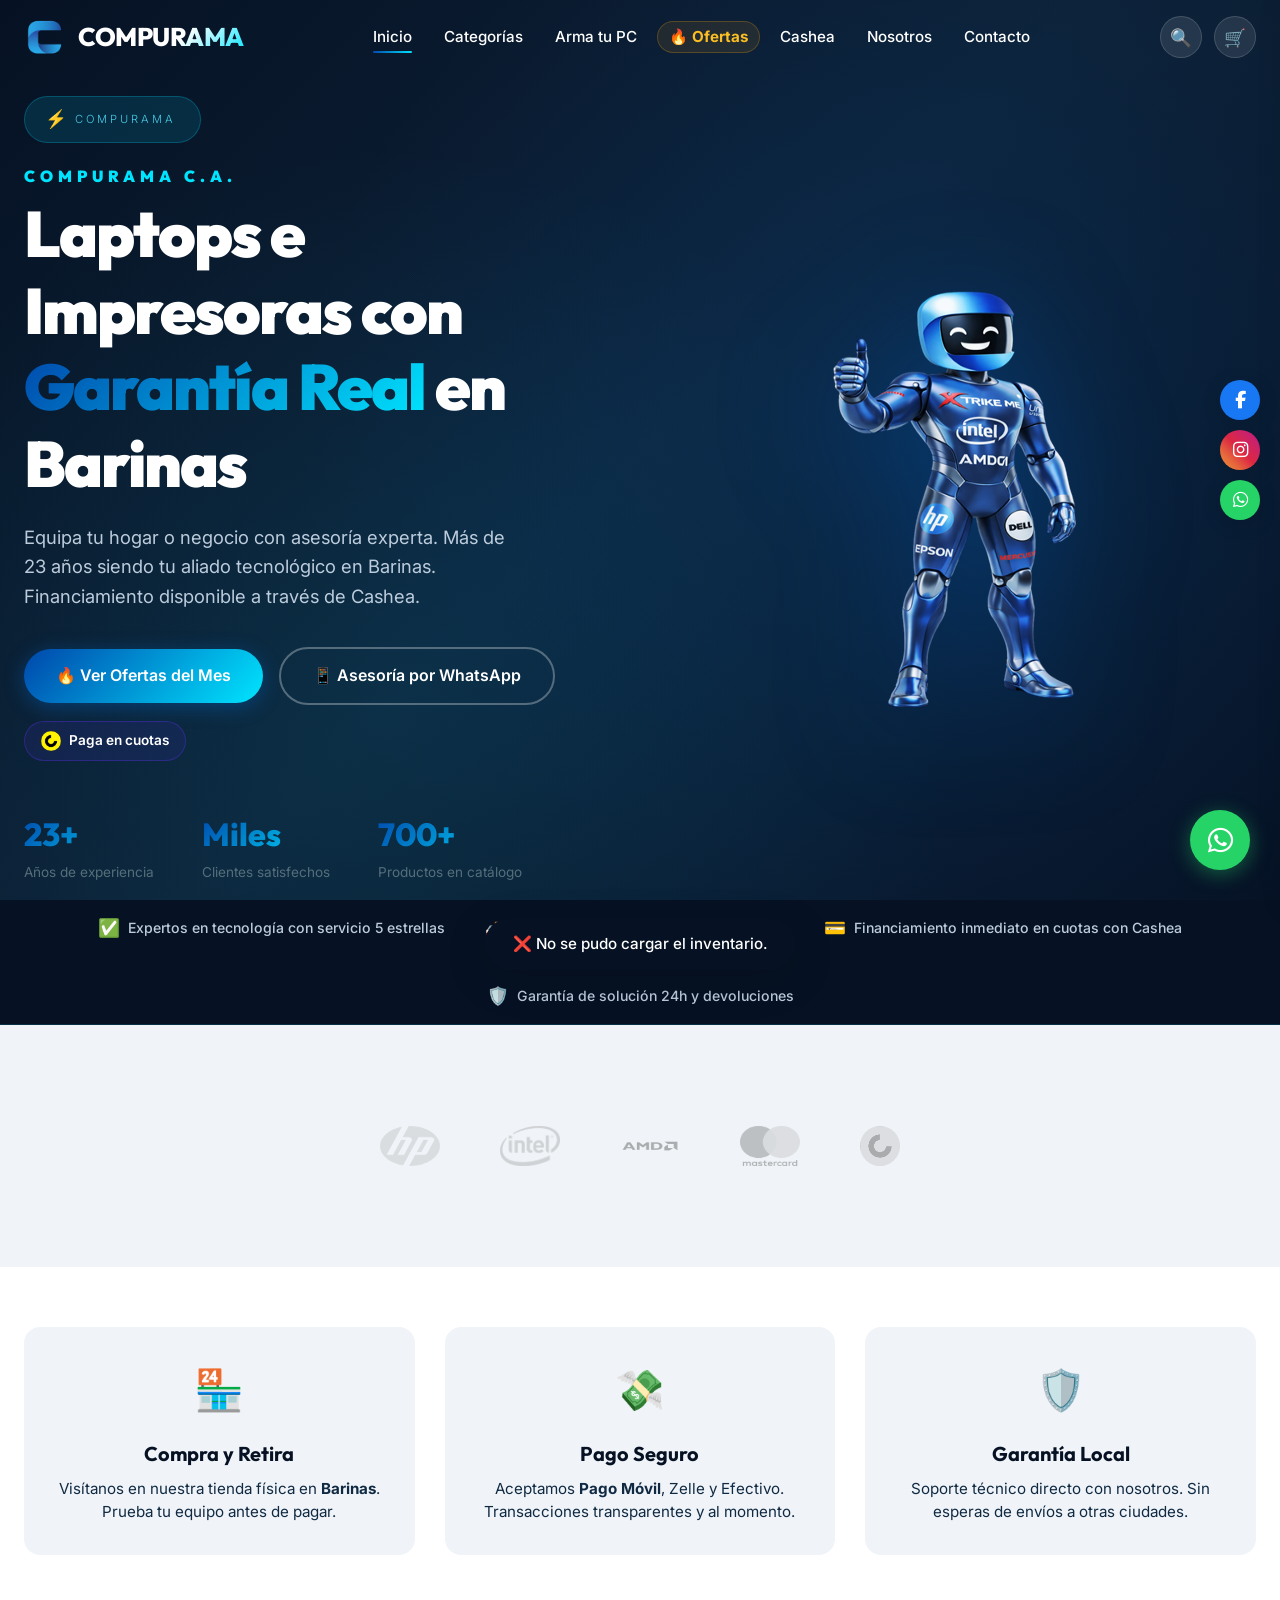
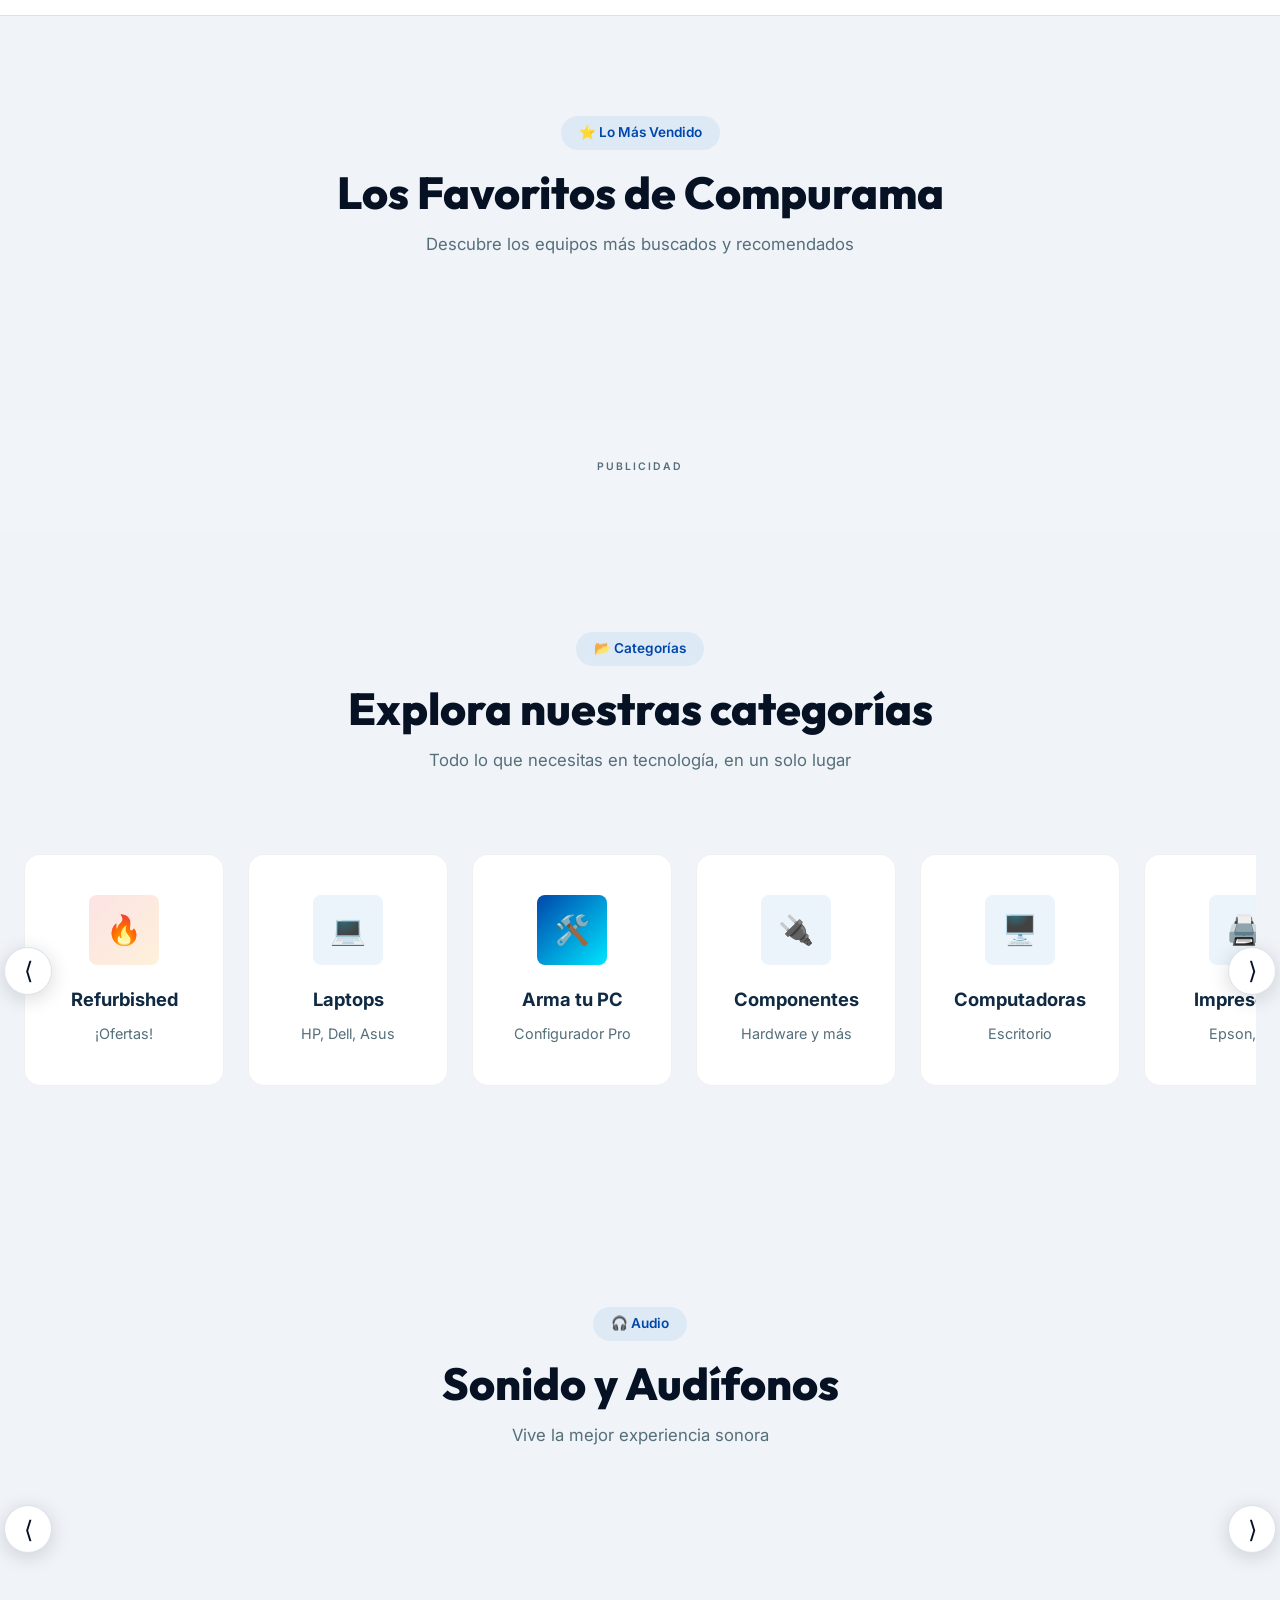
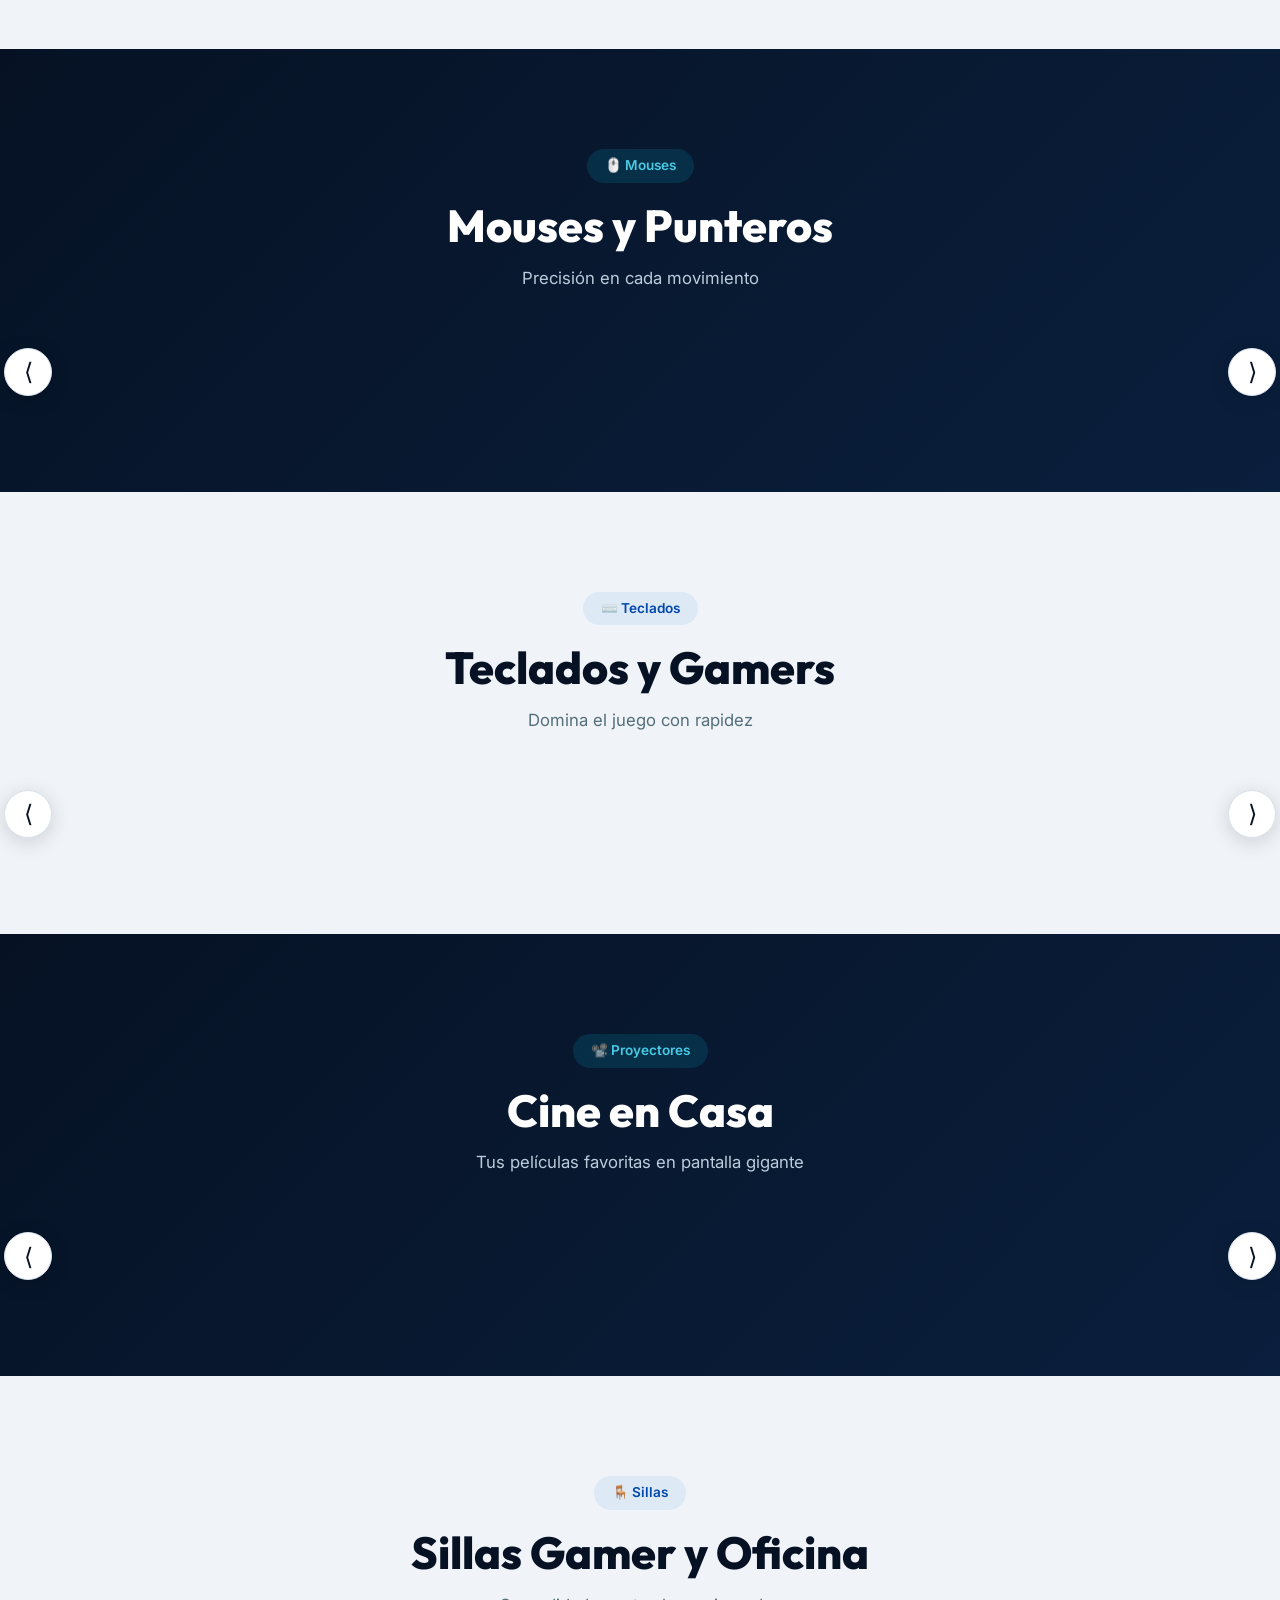
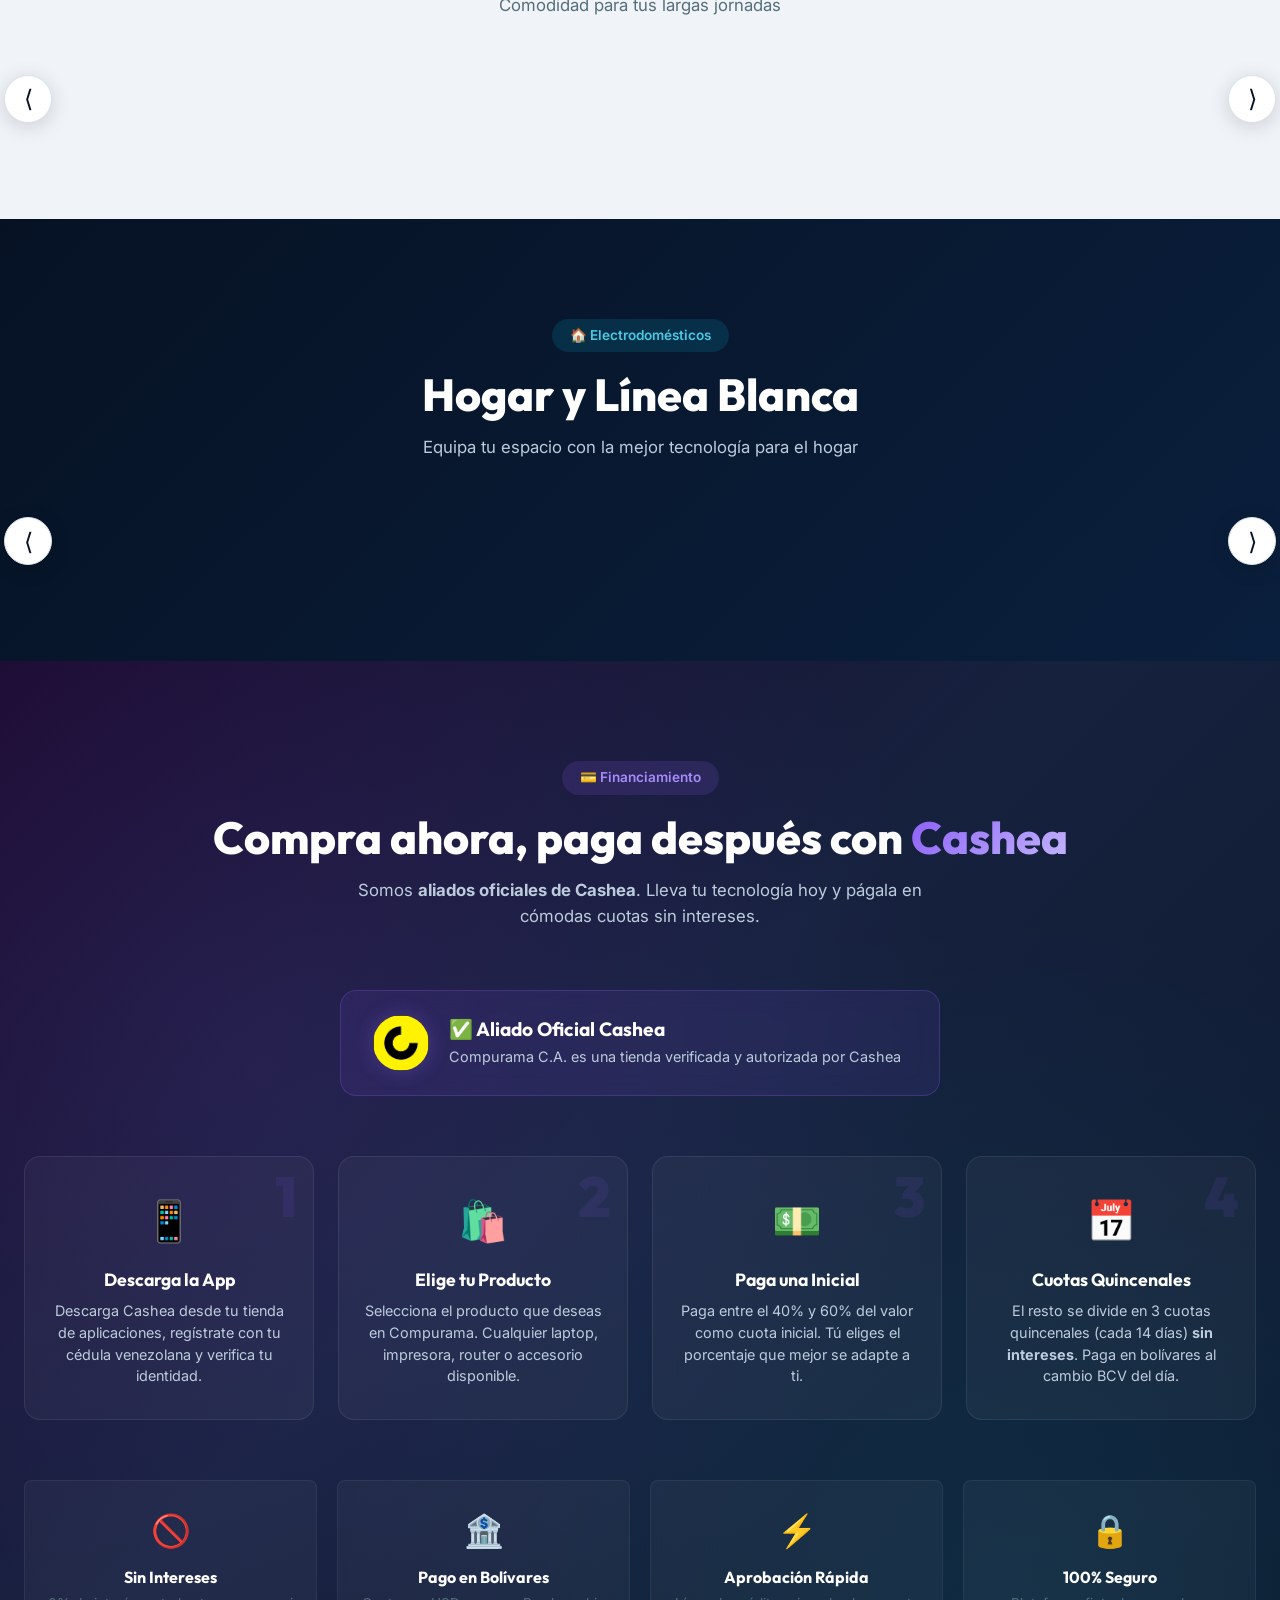
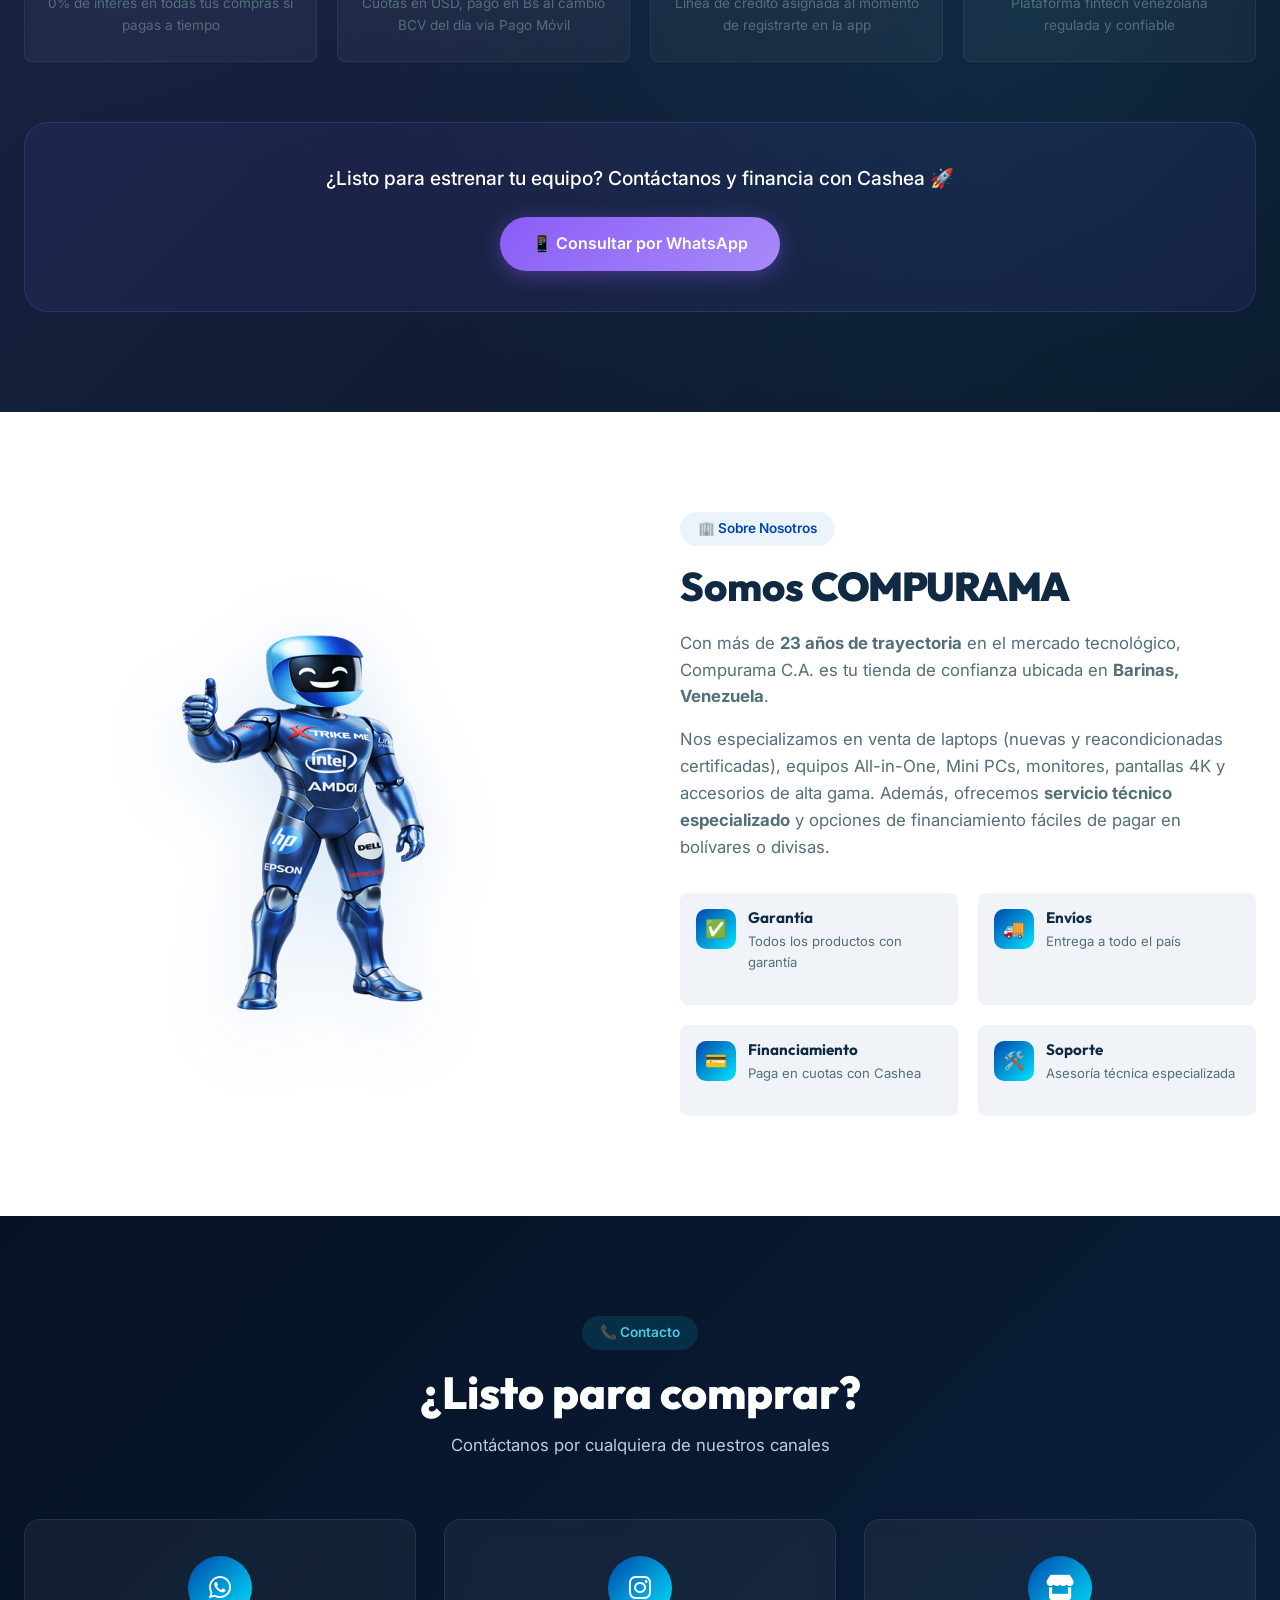
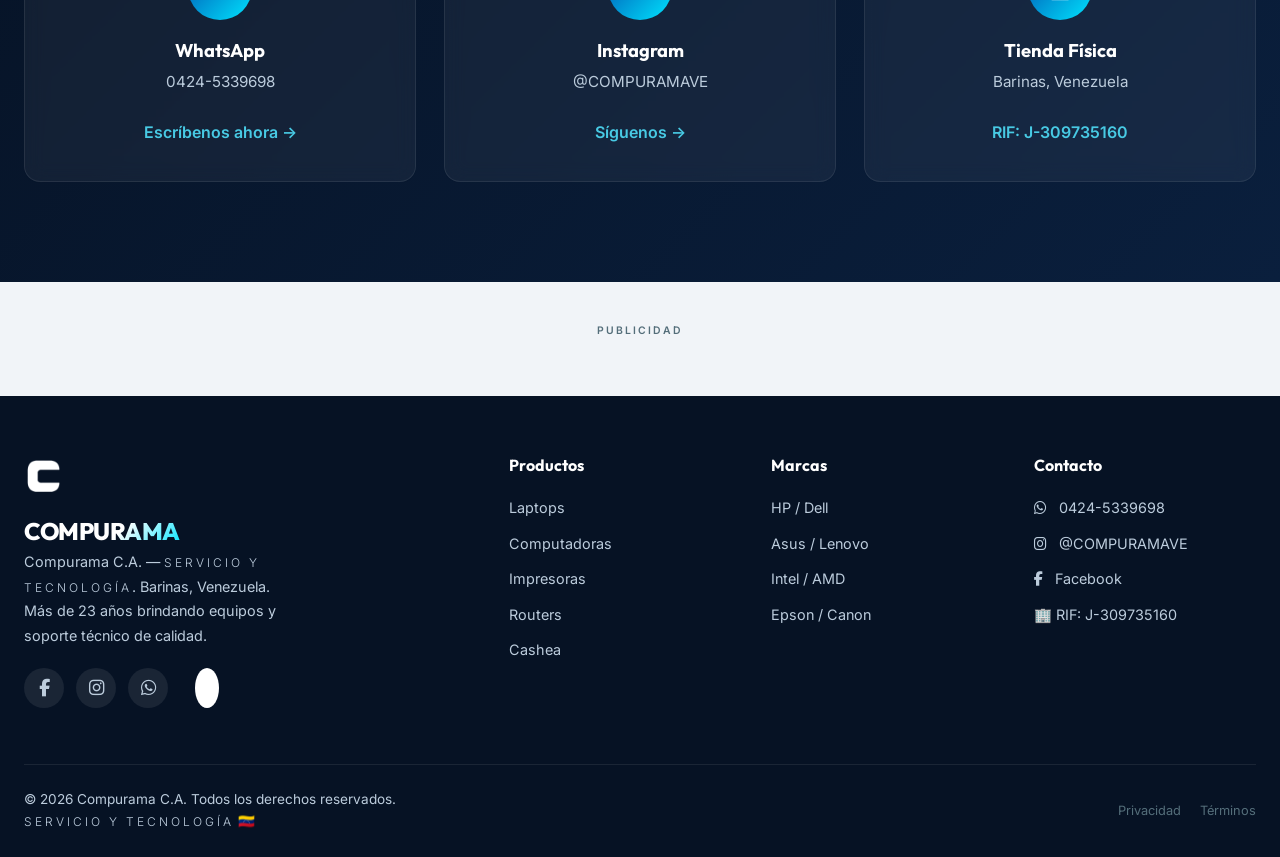
==== index.html @ 7b898afd "feat: Restructuracion SPA y feed basado en ventas" ====
<!DOCTYPE html>
<html lang="es">

<head>
  <meta charset="UTF-8">
  <meta name="google-adsense-account" content="ca-pub-1525892082687811">
  <meta name="viewport" content="width=device-width, initial-scale=1.0">

  <!-- Preconnect: Speed optimization -->
  <link rel="preconnect" href="https://fonts.googleapis.com">
  <link rel="preconnect" href="https://fonts.gstatic.com" crossorigin>
  <link rel="preconnect" href="https://docs.google.com">
  <link rel="dns-prefetch" href="https://www.googletagmanager.com">
  <link rel="dns-prefetch" href="https://cdnjs.cloudflare.com">

  <title>Compurama C.A. | Laptops, Impresoras y Tecnología en Barinas</title>

  <!-- HTTPS is enforced by GitHub Pages — no JS redirect needed -->

  <meta name="description"
    content="Compurama C.A. - Tienda de tecnología en Barinas, Venezuela. Laptops, impresoras, routers y accesorios con garantía. Financiamiento con Cashea.">
  <meta name="keywords"
    content="Compurama, laptops Barinas, impresoras Venezuela, routers, tecnología, laptops reacondicionadas, Cashea Barinas, servicio técnico computadoras, tienda tecnología Barinas">
  <meta name="author" content="Compurama C.A.">
  <meta name="geo.region" content="VE-E">
  <meta name="geo.placename" content="Barinas">
  <meta name="theme-color" content="#061224">

  <!-- Open Graph / Social Media -->
  <meta property="og:type" content="website">
  <meta property="og:url" content="https://compuramave.github.io/inicio/">
  <meta property="og:title" content="Compurama C.A. | Laptops, Impresoras y Tecnología en Barinas">
  <meta property="og:description"
    content="Laptops, impresoras y financiamiento Cashea. Tu aliado tecnológico en Barinas, Venezuela.">
  <meta property="og:image" content="https://compuramave.github.io/inicio/media/logo.png">
  <meta property="og:locale" content="es_VE">
  <meta property="og:site_name" content="Compurama C.A.">

  <!-- SEO / Canonical / Language -->
  <link rel="canonical" href="https://compuramave.github.io/inicio/">
  <link rel="alternate" hreflang="es" href="https://compuramave.github.io/inicio/">
  <meta name="robots" content="index, follow, max-image-preview:large">

  <!-- Schema.org / Local Business (Expanded) -->
  <script type="application/ld+json">
  {
    "@context": "https://schema.org",
    "@type": "LocalBusiness",
    "name": "Compurama C.A.",
    "alternateName": "Compurama",
    "description": "Tienda de tecnología en Barinas, Venezuela. Venta de laptops nuevas y reacondicionadas, impresoras, routers, monitores, tablets y accesorios. Financiamiento con Cashea y servicio técnico especializado.",
    "image": "https://compuramave.github.io/inicio/media/logo.png",
    "@id": "https://compuramave.github.io/inicio/",
    "url": "https://compuramave.github.io/inicio/",
    "telephone": "+584245339698",
    "priceRange": "$$",
    "currenciesAccepted": "USD, VES",
    "paymentAccepted": "Efectivo, Pago Móvil, Cashea, Mastercard",
    "openingHours": "Mo-Fr 08:00-17:00, Sa 08:00-12:00",
    "areaServed": {
      "@type": "Country",
      "name": "Venezuela"
    },
    "address": {
      "@type": "PostalAddress",
      "streetAddress": "Barinas",
      "addressLocality": "Barinas",
      "addressRegion": "Barinas",
      "addressCountry": "VE"
    },
    "geo": {
      "@type": "GeoCoordinates",
      "latitude": 8.6226,
      "longitude": -70.2339
    },
    "sameAs": [
      "https://instagram.com/compuramave",
      "https://wa.me/584245339698"
    ]
  }
  </script>

  <!-- Schema.org / WebSite with SearchAction -->
  <script type="application/ld+json">
  {
    "@context": "https://schema.org",
    "@type": "WebSite",
    "name": "Compurama C.A.",
    "url": "https://compuramave.github.io/inicio/",
    "potentialAction": {
      "@type": "SearchAction",
      "target": "https://compuramave.github.io/inicio/?q={search_term_string}",
      "query-input": "required name=search_term_string"
    }
  }
  </script>

  <!-- Critical CSS: Inline above-the-fold styles for instant render -->
  <style>
    /* Inline critical: fonts fallback, loader, navbar, hero shell */
    :root {
      --primary: #061224;
      --accent: #0047AB;
      --cyan: #00E5FF;
      --cyan-light: #48cae4;
      --white: #ffffff;
      --gray-100: #f0f4f8;
      --gray-200: #d9e2ec;
      --gray-300: #bcccdc;
      --gray-500: #546e7a;
      --gradient-brand: linear-gradient(135deg, #0047AB 0%, #00E5FF 100%);
      --transition: all 0.3s cubic-bezier(0.4, 0, 0.2, 1);
    }
    *, *::before, *::after { box-sizing: border-box; margin: 0; padding: 0; }
    html { scroll-behavior: smooth; scroll-padding-top: 80px; }
    body { font-family: 'Inter', -apple-system, BlinkMacSystemFont, 'Segoe UI', sans-serif; background: var(--gray-100); color: #102a43; line-height: 1.6; overflow-x: hidden; }
    h1,h2,h3,h4,h5,h6 { font-family: 'Outfit', -apple-system, sans-serif; line-height: 1.2; }
    img { max-width: 100%; height: auto; display: block; }
    .global-loader { position: fixed; inset: 0; background: var(--white); z-index: 9999; display: flex; flex-direction: column; align-items: center; justify-content: center; gap: 20px; }
    .spinner { width: 50px; height: 50px; border: 5px solid var(--gray-200); border-top-color: var(--accent); border-radius: 50%; animation: spin 1s linear infinite; }
    @keyframes spin { to { transform: rotate(360deg); } }
    .global-loader p { color: #334e68; font-weight: 600; letter-spacing: 1px; }
    .navbar { position: fixed; top: 0; left: 0; width: 100%; z-index: 1000; background: transparent; transition: var(--transition); }
    .navbar .container { padding: 16px 24px; display: flex; align-items: center; justify-content: space-between; max-width: 1280px; margin: 0 auto; }
    .nav-logo { display: flex; align-items: center; gap: 12px; text-decoration: none; }
    .nav-logo img { height: 42px; }
    .hero { min-height: 100vh; display: flex; align-items: center; background: linear-gradient(135deg, var(--primary) 0%, #0d2137 50%, var(--primary) 100%); padding-top: 80px; }
  </style>

  <!-- Main stylesheet: loaded non-blocking with preload -->
  <link rel="preload" href="styles.css" as="style" onload="this.onload=null;this.rel='stylesheet'">
  <noscript><link rel="stylesheet" href="styles.css"></noscript>

  <link rel="icon" type="image/png" href="media/favicon.png">
  <link rel="apple-touch-icon" href="media/favicon.png">

  <!-- Google Fonts: Non-blocking preload (moved from CSS @import) -->
  <link rel="preload" href="https://fonts.googleapis.com/css2?family=Inter:wght@300;400;500;600;700;800;900&family=Outfit:wght@400;500;600;700;800&display=swap" as="style" onload="this.onload=null;this.rel='stylesheet'">
  <noscript><link rel="stylesheet" href="https://fonts.googleapis.com/css2?family=Inter:wght@300;400;500;600;700;800;900&family=Outfit:wght@400;500;600;700;800&display=swap"></noscript>

  <!-- FontAwesome: Deferred load (only used for ~5 footer icons) -->
  <link rel="preload" href="https://cdnjs.cloudflare.com/ajax/libs/font-awesome/6.5.1/css/all.min.css" as="style" onload="this.onload=null;this.rel='stylesheet'">
  <noscript><link rel="stylesheet" href="https://cdnjs.cloudflare.com/ajax/libs/font-awesome/6.5.1/css/all.min.css"></noscript>

  <!-- Google Analytics (async — non-blocking) -->
  <script async src="https://www.googletagmanager.com/gtag/js?id=G-2EP0XH6XEY"></script>
  <script>
    window.dataLayer = window.dataLayer || [];
    function gtag() { dataLayer.push(arguments); }
    gtag('js', new Date());
    gtag('config', 'G-2EP0XH6XEY');
  </script>

  <!-- Google AdSense: defer to not block rendering -->
  <script defer src="https://pagead2.googlesyndication.com/pagead/js/adsbygoogle.js?client=ca-pub-1525892082687811"
    crossorigin="anonymous"></script>
</head>

<body>

  <!-- Noscript fallback for SEO crawlers -->
  <noscript>
    <div style="padding:40px;text-align:center;font-family:sans-serif;">
      <h1>Compurama C.A. — Laptops, Impresoras y Tecnología en Barinas</h1>
      <p>Venta de laptops, impresoras, routers y accesorios tecnológicos en Barinas, Venezuela. Financiamiento con
        Cashea.</p>
      <p>Contacto: <a href="https://wa.me/584245339698">0424-5339698</a> | <a
          href="https://instagram.com/compuramave">@compuramave</a></p>
    </div>
  </noscript>


  <!-- ===== SEARCH BAR ===== -->
  <div class="search-bar">
    <div class="container" style="position: relative;">
      <input type="text" placeholder="Buscar laptops, impresoras, marcas..." id="search-input">
      <button class="search-close">✕</button>
      <div id="search-results" class="search-results"></div>
    </div>
  </div>

  <!-- ===== GLOBAL LOADER ===== -->
  <div id="loader" class="global-loader">
    <div class="spinner"></div>
    <p>Cargando inventario actualizado...</p>
  </div>

  <!-- ===== NAVBAR ===== -->
  <nav class="navbar" id="navbar">
    <div class="container">
      <a href="#" class="nav-logo">
        <img src="media/logo.png" alt="Compurama Logo" width="42" height="42">
        <span class="brand-name font-primary">COMPURAMA</span>
      </a>
      <div class="nav-links" id="nav-links">
        <a href="#inicio" class="active">Inicio</a>
        <a href="#categorias">Categorías</a>
        <a href="#pc-builder">Arma tu PC</a>
        <a href="#cat-refurbished" class="nav-ofertas" onclick="trackEvent('click_ofertas')">🔥 Ofertas</a>
        <a href="#cashea">Cashea</a>
        <a href="#nosotros">Nosotros</a>
        <a href="#contacto">Contacto</a>
      </div>
      <div class="nav-actions">
        <button class="search-toggle" title="Buscar">🔍</button>
        <button class="cart-toggle" title="Carrito">
          🛒
          <span class="cart-count">0</span>
        </button>
        <button class="mobile-toggle" aria-label="Menú">☰</button>
      </div>
    </div>
  </nav>

  <main>
    <div id="view-main">

    <!-- ===== HERO ===== -->
    <section class="hero" id="inicio">
      <div class="container">
        <div class="hero-grid">
          <div class="hero-content">
            <div class="hero-badge">
              <span>⚡</span> <span class="font-secondary" style="font-size:0.7rem; margin-right:4px;">COMPURAMA</span>
            </div>
            <h1>
              <span class="font-primary"
                style="color: var(--cyan); display: block; font-size: 1rem; letter-spacing: 5px; margin-bottom: 10px;">COMPURAMA
                C.A.</span>
              Laptops e Impresoras con
              <span class="gradient-text">Garantía Real</span>
              en Barinas
            </h1>
            <p>
              Equipa tu hogar o negocio con asesoría experta. Más de 23 años siendo tu aliado tecnológico en Barinas.
              Financiamiento disponible a través de Cashea.
            </p>
            <div class="hero-buttons">
              <a href="#destacados" class="btn btn-primary">
                🔥 Ver Ofertas del Mes
              </a>
              <a href="https://wa.me/584245339698?text=Hola%20Compurama!%20Necesito%20asesor%C3%ADa%20sobre%20un%20equipo"
                target="_blank" class="btn btn-outline" onclick="trackEvent('whatsapp_contact', { location: 'hero' })">
                📱 Asesoría por WhatsApp
              </a>
              <div class="cashea-hero-badge">
                <img src="media/cashea logo.jpg" alt="Cashea" width="20" height="20">
                <span>Paga en cuotas</span>
              </div>
            </div>
            <div class="hero-stats">
              <div class="stat-item">
                <div class="stat-number">23+</div>
                <div class="stat-label">Años de experiencia</div>
              </div>
              <div class="stat-item">
                <div class="stat-number">Miles</div>
                <div class="stat-label">Clientes satisfechos</div>
              </div>
              <div class="stat-item">
                <div class="stat-number">700+</div>
                <div class="stat-label">Productos en catálogo</div>
              </div>
            </div>
          </div>
          <div class="hero-image">
            <img src="media/compuraman mascota fondo blanco.png" alt="Compuramán - Mascota de Compurama"
              width="400" height="500" fetchpriority="high">
          </div>
        </div>
      </div>
    </section>

    <!-- ===== TRUST BAR ===== -->
    <section class="trust-bar">
      <div class="container">
        <div class="trust-items">
          <div class="trust-item"><span class="trust-icon">✅</span> Expertos en tecnología con servicio 5 estrellas
          </div>
          <div class="trust-item"><span class="trust-icon">🚚</span> Envíos rápidos y seguros a todo el país</div>
          <div class="trust-item"><span class="trust-icon">💳</span> Financiamiento inmediato en cuotas con Cashea</div>
          <div class="trust-item"><span class="trust-icon">🛡️</span> Garantía de solución 24h y devoluciones</div>
        </div>
      </div>
    </section>

    <!-- ===== BRAND PARTNERS ===== -->
    <section class="brand-partners reveal">
      <div class="container">
        <div class="partners-flex">
          <img src="media/hp logo.png" alt="HP" title="HP Partner" loading="lazy" width="60" height="40" decoding="async">
          <img src="media/intel logo.png" alt="Intel" title="Intel Technology" loading="lazy" width="60" height="40" decoding="async">
          <img src="media/amd logo.png" alt="AMD" title="AMD Partner" loading="lazy" width="60" height="40" decoding="async">
          <img src="media/Mastercard-logo.svg.png" alt="Mastercard" title="Pagos con Mastercard" loading="lazy" width="60" height="40" decoding="async">
          <img src="media/cashea logo.jpg" alt="Cashea" title="Financiamiento con Cashea" loading="lazy" width="40" height="40" decoding="async">
        </div>
      </div>
    </section>

    <!-- ===== TRUST PROCESS SECTION ===== -->
    <section class="trust-process reveal">
      <div class="container">
        <div class="process-grid">
          <div class="process-card">
            <div class="process-icon">🏪</div>
            <h3>Compra y Retira</h3>
            <p>Visítanos en nuestra tienda física en <strong>Barinas</strong>. Prueba tu equipo antes de pagar.</p>
          </div>
          <div class="process-card">
            <div class="process-icon">💸</div>
            <h3>Pago Seguro</h3>
            <p>Aceptamos <strong>Pago Móvil</strong>, Zelle y Efectivo. Transacciones transparentes y al momento.</p>
          </div>
          <div class="process-card">
            <div class="process-icon">🛡️</div>
            <h3>Garantía Local</h3>
            <p>Soporte técnico directo con nosotros. Sin esperas de envíos a otras ciudades.</p>
          </div>
        </div>
      </div>
    </section>

    <!-- ===== FEED PRINCIPAL (SOPA DE PRODUCTOS) ===== -->
    <section class="products" id="feed-principal">
      <div class="container">
        <div class="section-header reveal">
          <div class="section-tag">⭐ Lo Más Vendido</div>
          <h2>Los Favoritos de Compurama</h2>
          <p>Descubre los equipos más buscados y recomendados</p>
        </div>
        <div class="products-grid" id="home-feed-grid">
          <!-- Products injected by JS -->
        </div>
      </div>
    </section>

    <!-- ===== ESPACIO PUBLICITARIO 1 ===== -->
    <section class="ad-banner-section">
      <div class="container">
        <span class="ad-label">Publicidad</span>
        <ins class="adsbygoogle" style="display:block" data-ad-client="ca-pub-1525892082687811"
          data-ad-slot="TU_CODIGO_AQUI" data-ad-format="auto" data-full-width-responsive="true"></ins>
        <script>
          (adsbygoogle = window.adsbygoogle || []).push({});
        </script>
      </div>
    </section>

    <!-- ===== CATEGORIES ===== -->
    <section class="categories" id="categorias">
      <div class="container">
        <div class="section-header reveal">
          <div class="section-tag">📂 Categorías</div>
          <h2>Explora nuestras categorías</h2>
          <p>Todo lo que necesitas en tecnología, en un solo lugar</p>
        </div>
        <div class="carousel-container reveal">
          <button class="carousel-btn prev-btn" aria-label="Anterior">⟨</button>
          <div class="carousel-track-wrapper">
            <div class="carousel-track">
              <div class="category-card" onclick="scrollToSection('refurbished')">
                <div class="category-icon category-icon-fire">🔥</div>
                <span class="category-title">Refurbished</span>
                <p>¡Ofertas!</p>
              </div>
              <div class="category-card" onclick="scrollToSection('laptops')">
                <div class="category-icon">💻</div>
                <span class="category-title">Laptops</span>
                <p>HP, Dell, Asus</p>
              </div>
              <div class="category-card" onclick="window.location.hash='pc-builder'">
                <div class="category-icon" style="background: var(--gradient-brand); color: white;">🛠️</div>
                <span class="category-title">Arma tu PC</span>
                <p>Configurador Pro</p>
              </div>
              <div class="category-card" onclick="scrollToSection('componentes')">
                <div class="category-icon">🔌</div>
                <span class="category-title">Componentes</span>
                <p>Hardware y más</p>
              </div>
              <div class="category-card" onclick="scrollToSection('pc')">
                <div class="category-icon">🖥️</div>
                <span class="category-title">Computadoras</span>
                <p>Escritorio</p>
              </div>
              <div class="category-card" onclick="scrollToSection('impresoras')">
                <div class="category-icon">🖨️</div>
                <span class="category-title">Impresoras</span>
                <p>Epson, HP</p>
              </div>
              <div class="category-card" onclick="scrollToSection('routers')">
                <div class="category-icon">📡</div>
                <span class="category-title">Routers</span>
                <p>TP-Link, Mercusys</p>
              </div>
              <div class="category-card" onclick="scrollToSection('monitores')">
                <div class="category-icon">🖥️</div>
                <span class="category-title">Monitores</span>
                <p>Spidertec, Xiaomi</p>
              </div>
              <div class="category-card" onclick="scrollToSection('audio')">
                <div class="category-icon">🎧</div>
                <span class="category-title">Audio</span>
                <p>Audífonos, Cornetas</p>
              </div>
              <div class="category-card" onclick="scrollToSection('mouses')">
                <div class="category-icon">🖱️</div>
                <span class="category-title">Mouses</span>
                <p>Gamer, Bluetooth</p>
              </div>
              <div class="category-card" onclick="scrollToSection('teclados')">
                <div class="category-icon">⌨️</div>
                <span class="category-title">Teclados</span>
                <p>Mecánicos, Ofimática</p>
              </div>
              <div class="category-card" onclick="scrollToSection('proyectores')">
                <div class="category-icon">📽️</div>
                <span class="category-title">Proyectores</span>
                <p>Magcubic, Cine</p>
              </div>
              <div class="category-card" onclick="scrollToSection('tablets')">
                <div class="category-icon">📱</div>
                <span class="category-title">Tablets</span>
                <p>Apple, Lenovo</p>
              </div>
              <div class="category-card" onclick="scrollToSection('ups')">
                <div class="category-icon">🔋</div>
                <span class="category-title">Mini UPS</span>
                <p>Respaldo</p>
              </div>
              <div class="category-card" onclick="scrollToSection('accesorios')">
                <div class="category-icon">🎧</div>
                <span class="category-title">Accesorios</span>
                <p>Audio y más</p>
              </div>
              <div class="category-card" onclick="scrollToSection('sillas')">
                <div class="category-icon">🪑</div>
                <span class="category-title">Sillas</span>
                <p>Gamer y Oficina</p>
              </div>
              <div class="category-card" onclick="scrollToSection('electrodomesticos')">
                <div class="category-icon">🏠</div>
                <span class="category-title">Electrodomésticos</span>
                <p>Hogar y Cocina</p>
              </div>
            </div>
          </div>
          <button class="carousel-btn next-btn" aria-label="Siguiente">⟩</button>
        </div>
      </div>
    </section>

    </section>

    <!-- ===== CASHEA SECTION ===== -->
    <!-- ===== AUDIO ===== -->
    <section class="products" id="audio">
      <div class="container">
        <div class="section-header reveal">
          <div class="section-tag">🎧 Audio</div>
          <h2>Sonido y Audífonos</h2>
          <p>Vive la mejor experiencia sonora</p>
        </div>
        <div class="carousel-container reveal">
          <button class="carousel-btn prev-btn" aria-label="Anterior">⟨</button>
          <div class="carousel-track-wrapper">
            <div class="carousel-track" data-section="audio"></div>
          </div>
          <button class="carousel-btn next-btn" aria-label="Siguiente">⟩</button>
        </div>
      </div>
    </section>

    <!-- ===== MOUSES ===== -->
    <section class="products products-dark" id="mouses">
      <div class="container">
        <div class="section-header reveal">
          <div class="section-tag">🖱️ Mouses</div>
          <h2>Mouses y Punteros</h2>
          <p>Precisión en cada movimiento</p>
        </div>
        <div class="carousel-container reveal">
          <button class="carousel-btn prev-btn" aria-label="Anterior">⟨</button>
          <div class="carousel-track-wrapper">
            <div class="carousel-track" data-section="mouses"></div>
          </div>
          <button class="carousel-btn next-btn" aria-label="Siguiente">⟩</button>
        </div>
      </div>
    </section>

    <!-- ===== TECLADOS ===== -->
    <section class="products" id="teclados">
      <div class="container">
        <div class="section-header reveal">
          <div class="section-tag">⌨️ Teclados</div>
          <h2>Teclados y Gamers</h2>
          <p>Domina el juego con rapidez</p>
        </div>
        <div class="carousel-container reveal">
          <button class="carousel-btn prev-btn" aria-label="Anterior">⟨</button>
          <div class="carousel-track-wrapper">
            <div class="carousel-track" data-section="teclados"></div>
          </div>
          <button class="carousel-btn next-btn" aria-label="Siguiente">⟩</button>
        </div>
      </div>
    </section>

    <!-- ===== PROYECTORES ===== -->
    <section class="products products-dark" id="proyectores">
      <div class="container">
        <div class="section-header reveal">
          <div class="section-tag">📽️ Proyectores</div>
          <h2>Cine en Casa</h2>
          <p>Tus películas favoritas en pantalla gigante</p>
        </div>
        <div class="carousel-container reveal">
          <button class="carousel-btn prev-btn" aria-label="Anterior">⟨</button>
          <div class="carousel-track-wrapper">
            <div class="carousel-track" data-section="proyectores"></div>
          </div>
          <button class="carousel-btn next-btn" aria-label="Siguiente">⟩</button>
        </div>
      </div>
    </section>

    <!-- ===== SILLAS ===== -->
    <section class="products" id="sillas">
      <div class="container">
        <div class="section-header reveal">
          <div class="section-tag">🪑 Sillas</div>
          <h2>Sillas Gamer y Oficina</h2>
          <p>Comodidad para tus largas jornadas</p>
        </div>
        <div class="carousel-container reveal">
          <button class="carousel-btn prev-btn" aria-label="Anterior">⟨</button>
          <div class="carousel-track-wrapper">
            <div class="carousel-track" data-section="sillas"></div>
          </div>
          <button class="carousel-btn next-btn" aria-label="Siguiente">⟩</button>
        </div>
      </div>
    </section>

    <!-- ===== ELECTRODOMESTICOS ===== -->
    <section class="products products-dark" id="electrodomesticos">
      <div class="container">
        <div class="section-header reveal">
          <div class="section-tag">🏠 Electrodomésticos</div>
          <h2>Hogar y Línea Blanca</h2>
          <p>Equipa tu espacio con la mejor tecnología para el hogar</p>
        </div>
        <div class="carousel-container reveal">
          <button class="carousel-btn prev-btn" aria-label="Anterior">⟨</button>
          <div class="carousel-track-wrapper">
            <div class="carousel-track" data-section="electrodomesticos"></div>
          </div>
          <button class="carousel-btn next-btn" aria-label="Siguiente">⟩</button>
        </div>
      </div>
    </section>

    <section class="cashea-section" id="cashea">
      <div class="container">
        <div class="section-header reveal">
          <div class="section-tag cashea-tag">💳 Financiamiento</div>
          <h2>Compra ahora, paga después con <span class="gradient-text-cashea">Cashea</span></h2>
          <p>Somos <strong>aliados oficiales de Cashea</strong>. Lleva tu tecnología hoy y págala en cómodas cuotas sin
            intereses.</p>
        </div>

        <div class="cashea-partner-badge reveal">
          <img src="media/cashea logo.jpg" alt="Cashea Logo" width="56" height="56" loading="lazy" decoding="async">
          <div>
            <h3>✅ Aliado Oficial Cashea</h3>
            <p>Compurama C.A. es una tienda verificada y autorizada por Cashea</p>
          </div>
        </div>

        <div class="cashea-how-grid">
          <div class="cashea-step reveal">
            <div class="cashea-step-number">1</div>
            <div class="cashea-step-icon">📱</div>
            <h3>Descarga la App</h3>
            <p>Descarga Cashea desde tu tienda de aplicaciones, regístrate con tu cédula venezolana y verifica tu
              identidad.</p>
          </div>
          <div class="cashea-step reveal">
            <div class="cashea-step-number">2</div>
            <div class="cashea-step-icon">🛍️</div>
            <h3>Elige tu Producto</h3>
            <p>Selecciona el producto que deseas en Compurama. Cualquier laptop, impresora, router o accesorio
              disponible.
            </p>
          </div>
          <div class="cashea-step reveal">
            <div class="cashea-step-number">3</div>
            <div class="cashea-step-icon">💵</div>
            <h3>Paga una Inicial</h3>
            <p>Paga entre el 40% y 60% del valor como cuota inicial. Tú eliges el porcentaje que mejor se adapte a ti.
            </p>
          </div>
          <div class="cashea-step reveal">
            <div class="cashea-step-number">4</div>
            <div class="cashea-step-icon">📅</div>
            <h3>Cuotas Quincenales</h3>
            <p>El resto se divide en 3 cuotas quincenales (cada 14 días) <strong>sin intereses</strong>. Paga en
              bolívares
              al cambio BCV del día.</p>
          </div>
        </div>

        <div class="cashea-features reveal">
          <div class="cashea-feature">
            <span class="cashea-feature-icon">🚫</span>
            <h4>Sin Intereses</h4>
            <p>0% de interés en todas tus compras si pagas a tiempo</p>
          </div>
          <div class="cashea-feature">
            <span class="cashea-feature-icon">🏦</span>
            <h4>Pago en Bolívares</h4>
            <p>Cuotas en USD, pago en Bs al cambio BCV del día vía Pago Móvil</p>
          </div>
          <div class="cashea-feature">
            <span class="cashea-feature-icon">⚡</span>
            <h4>Aprobación Rápida</h4>
            <p>Línea de crédito asignada al momento de registrarte en la app</p>
          </div>
          <div class="cashea-feature">
            <span class="cashea-feature-icon">🔒</span>
            <h4>100% Seguro</h4>
            <p>Plataforma fintech venezolana regulada y confiable</p>
          </div>
        </div>

        <div class="cashea-cta reveal">
          <p>¿Listo para estrenar tu equipo? Contáctanos y financia con Cashea 🚀</p>
          <a href="https://wa.me/584245339698?text=Hola%20Compurama!%20Me%20interesa%20comprar%20con%20Cashea"
            target="_blank" class="btn btn-primary"
            onclick="trackEvent('cashea_click', { location: 'cashea_section' })">
            📱 Consultar por WhatsApp
          </a>
        </div>
      </div>
    </section>

    <!-- ===== ABOUT ===== -->
    <section class="about" id="nosotros">
      <div class="container">
        <div class="about-grid">
          <div class="about-image reveal">
            <img src="media/compuraman mascota fondo blanco.png" alt="Compuramán" loading="lazy" width="400" height="500" decoding="async">
          </div>
          <div class="about-content reveal">
            <div class="section-tag">🏢 Sobre Nosotros</div>
            <h2>Somos <span class="gradient-text font-primary"
                style="text-transform:uppercase; font-size: 2.5rem;">COMPURAMA</span></h2>
            <p>
              Con más de <strong>23 años de trayectoria</strong> en el mercado tecnológico, Compurama C.A. es tu tienda
              de
              confianza ubicada en <strong>Barinas, Venezuela</strong>.
            </p>
            <p>
              Nos especializamos en venta de laptops (nuevas y reacondicionadas certificadas), equipos All-in-One, Mini
              PCs, monitores, pantallas 4K y accesorios de alta gama. Además, ofrecemos <strong>servicio técnico
                especializado</strong> y opciones de financiamiento fáciles de pagar en bolívares o divisas.
            </p>
            <div class="about-features">
              <div class="feature-item">
                <div class="feature-icon">✅</div>
                <div>
                  <h4>Garantía</h4>
                  <p>Todos los productos con garantía</p>
                </div>
              </div>
              <div class="feature-item">
                <div class="feature-icon">🚚</div>
                <div>
                  <h4>Envíos</h4>
                  <p>Entrega a todo el país</p>
                </div>
              </div>
              <div class="feature-item">
                <div class="feature-icon">💳</div>
                <div>
                  <h4>Financiamiento</h4>
                  <p>Paga en cuotas con Cashea</p>
                </div>
              </div>
              <div class="feature-item">
                <div class="feature-icon">🛠️</div>
                <div>
                  <h4>Soporte</h4>
                  <p>Asesoría técnica especializada</p>
                </div>
              </div>
            </div>
          </div>
        </div>
      </div>
    </section>

    <!-- ===== CONTACT ===== -->
    <section class="contact" id="contacto">
      <div class="container">
        <div class="section-header reveal">
          <div class="section-tag">📞 Contacto</div>
          <h2>¿Listo para comprar?</h2>
          <p>Contáctanos por cualquiera de nuestros canales</p>
        </div>
        <div class="contact-grid">
          <a href="https://wa.me/584245339698?text=Hola%20Compurama!" target="_blank" class="contact-card reveal"
            onclick="trackEvent('whatsapp_contact', { location: 'contact_section' })">
            <div class="contact-card-icon"><i class="fab fa-whatsapp"></i></div>
            <h3>WhatsApp</h3>
            <p>0424-5339698</p>
            <br><span style="color:var(--cyan-light);font-weight:600;">Escríbenos ahora →</span>
          </a>
          <a href="https://instagram.com/compuramave" target="_blank" class="contact-card reveal"
            onclick="trackEvent('social_click', { platform: 'instagram', location: 'contact_section' })">
            <div class="contact-card-icon"><i class="fab fa-instagram"></i></div>
            <h3>Instagram</h3>
            <p>@COMPURAMAVE</p>
            <br><span style="color:var(--cyan-light);font-weight:600;">Síguenos →</span>
          </a>
          <div class="contact-card reveal">
            <div class="contact-card-icon"><i class="fas fa-store"></i></div>
            <h3>Tienda Física</h3>
            <p>Barinas, Venezuela</p>
            <br><span style="color:var(--cyan-light);font-weight:600;">RIF: J-309735160</span>
          </div>
        </div>
      </div>
    </section>

    <!-- ===== ESPACIO PUBLICITARIO 3 ===== -->
    <section class="ad-banner-section">
      <div class="container">
        <span class="ad-label">Publicidad</span>
        <ins class="adsbygoogle" style="display:block" data-ad-client="ca-pub-1525892082687811"
          data-ad-slot="TU_CODIGO_AQUI" data-ad-format="auto" data-full-width-responsive="true"></ins>
        <script>
          (adsbygoogle = window.adsbygoogle || []).push({});
        </script>
      </div>
    </section>

    </div><!-- End #view-main -->

        <!-- ===== VIEW: CATEGORY (SPA) ===== -->
    <div id="view-category" style="display: none; padding-bottom: 100px; min-height: 80vh; background: var(--gray-100);">
      <section class="products" style="padding-top: 100px;">
        <div class="container">
          <div class="builder-nav-header" style="margin-bottom: 20px;">
            <button class="btn btn-outline" onclick="window.location.hash = ''" style="color: var(--primary); border-color: var(--gray-300);">
              â† Volver al Inicio
            </button>
          </div>
          <div class="section-header reveal">
            <div class="section-tag" id="cat-view-tag">ðŸ“‚ CategorÃ­a</div>
            <h2 id="cat-view-title">Cargando...</h2>
            <p id="cat-view-desc"></p>
          </div>
          <div class="products-toolbar reveal" id="cat-view-toolbar" style="display:none;">
             <!-- Filters injected by JS -->
          </div>
          <div class="products-grid" id="cat-view-grid">
             <!-- Products injected by JS -->
          </div>
        </div>
      </section>
    </div>

    <!-- ===== VIEW: SEARCH (SPA) ===== -->
    <div id="view-search" style="display: none; padding-bottom: 100px; min-height: 80vh; background: var(--gray-100);">
      <section class="products" style="padding-top: 100px;">
        <div class="container">
          <div class="builder-nav-header" style="margin-bottom: 20px;">
            <button class="btn btn-outline" onclick="window.location.hash = ''" style="color: var(--primary); border-color: var(--gray-300);">
              â† Volver al Inicio
            </button>
          </div>
          <div class="section-header reveal">
            <div class="section-tag">ðŸ” BÃºsqueda</div>
            <h2 id="search-view-title">Resultados de bÃºsqueda</h2>
          </div>
          <div class="products-grid" id="search-view-grid">
             <!-- Products injected by JS -->
          </div>
        </div>
      </section>
    </div>
<!-- ===== VIEW: PC BUILDER (SPA) ===== -->
    <div id="view-builder" style="display: none; padding-top: 100px; padding-bottom: 100px; min-height: 80vh; background: var(--gray-100);">
      <div class="container">
        <div class="builder-nav-header" style="margin-bottom: 40px;">
          <button class="btn btn-outline" onclick="window.location.hash = ''">
            ← Volver al Catálogo Principal
          </button>
        </div>
        
        <div class="section-header reveal">
          <div class="section-tag builder-tag">🛠️ Configurador Pro</div>
          <h2>Arma tu PC <span class="gradient-text">Componente por Componente</span></h2>
          <p>Selecciona los componentes disponibles y nosotros nos encargamos del ensamble experto.</p>
        </div>

        <div class="builder-grid">
          <!-- Selection -->
          <div class="builder-selection">
            <div class="builder-step" data-step="prebuilt">
              <div class="step-header">
                <span class="step-num">★</span>
                <h3>PCs ya Listas (Entrega Inmediata)</h3>
              </div>
              <div class="step-options" id="builder-prebuilt-options">
                <p class="loading-msg">Cargando PCs...</p>
              </div>
            </div>

            <div class="builder-step" data-step="cpu">
              <div class="step-header">
                <span class="step-num">1</span>
                <h3>Procesador (CPU)</h3>
              </div>
              <div class="step-options" id="builder-cpu-options">
                <p class="loading-msg">Cargando componentes...</p>
              </div>
            </div>

            <div class="builder-step" data-step="motherboard">
              <div class="step-header">
                <span class="step-num">2</span>
                <h3>Tarjeta Madre</h3>
              </div>
              <div class="step-options" id="builder-motherboard-options">
                <p class="loading-msg">Cargando componentes...</p>
              </div>
            </div>

            <div class="builder-step" data-step="ram">
              <div class="step-header">
                <span class="step-num">3</span>
                <h3>Memoria RAM</h3>
              </div>
              <div class="step-options" id="builder-ram-options">
                <p class="loading-msg">Cargando componentes...</p>
              </div>
            </div>

            <div class="builder-step" data-step="gpu">
              <div class="step-header">
                <span class="step-num">4</span>
                <h3>Tarjeta de Video (GPU)</h3>
              </div>
              <div class="step-options" id="builder-gpu-options">
                <p class="loading-msg">Cargando componentes...</p>
              </div>
            </div>

            <div class="builder-step" data-step="storage">
              <div class="step-header">
                <span class="step-num">5</span>
                <h3>Almacenamiento (SSD)</h3>
              </div>
              <div class="step-options" id="builder-storage-options">
                <p class="loading-msg">Cargando componentes...</p>
              </div>
            </div>

            <div class="builder-step" data-step="psu">
              <div class="step-header">
                <span class="step-num">6</span>
                <h3>Fuente de Poder</h3>
              </div>
              <div class="step-options" id="builder-psu-options">
                <p class="loading-msg">Cargando componentes...</p>
              </div>
            </div>

            <div class="builder-step" data-step="case">
              <div class="step-header">
                <span class="step-num">7</span>
                <h3>Chasis / Case</h3>
              </div>
              <div class="step-options" id="builder-case-options">
                <p class="loading-msg">Cargando componentes...</p>
              </div>
            </div>
          </div>

          <!-- Summary -->
          <div class="builder-summary-container">
            <div class="builder-summary-card">
              <h3>Resumen de Ensamblado</h3>
              <div class="summary-items" id="builder-summary-items">
                <p class="empty-msg">No has seleccionado componentes aún.</p>
              </div>
              <div class="summary-total">
                <div class="total-row">
                  <span>Total estimado:</span>
                  <span id="builder-total-price">$0.00</span>
                </div>
                <div class="cashea-builder">
                  <img src="media/cashea logo.jpg" alt="Cashea">
                  <span id="builder-cashea-quote">Inicial desde $0.00</span>
                </div>
              </div>
              <button class="btn btn-primary btn-block" id="builder-checkout" onclick="checkoutBuilder()" style="width: 100%; justify-content: center;">
                📩 Consultar Presupuesto por WhatsApp
              </button>
              <p class="builder-note">* El precio no incluye costo de ensamble (consultar según complejidad).</p>
            </div>
          </div>
        </div>
      </div>
    </div><!-- End #view-builder -->
    <footer class="footer">
      <div class="container">
        <div class="footer-grid">
          <div class="footer-brand">
            <div class="footer-logo-box">
              <img src="media/logo.png" alt="Compurama" width="40" height="40" loading="lazy" decoding="async">
              <span class="brand-name font-primary" style="font-size: 1.5rem; color: #fff;">COMPURAMA</span>
            </div>
            <p>Compurama C.A. — <span class="font-secondary" style="font-size:0.75rem;">Servicio y Tecnología</span>.
              Barinas, Venezuela.<br>Más de 23 años brindando equipos y soporte técnico de calidad.</p>
            <div class="footer-social">
              <a href="https://www.facebook.com/profile.php?id=61551884969800" target="_blank" title="Facebook"><i
                  class="fab fa-facebook-f"></i></a>
              <a href="https://instagram.com/compuramave" target="_blank" title="Instagram"><i
                  class="fab fa-instagram"></i></a>
              <a href="https://wa.me/584245339698" target="_blank" title="WhatsApp"><i class="fab fa-whatsapp"></i></a>
              <img src="media/cashea logo.jpg" alt="Cashea" class="footer-cashea" width="24" height="24" loading="lazy" decoding="async">
            </div>
          </div>
          <div>
            <h4>Productos</h4>
            <ul>
              <li><a href="#laptops">Laptops</a></li>
              <li><a href="#pc">Computadoras</a></li>
              <li><a href="#impresoras">Impresoras</a></li>
              <li><a href="#routers">Routers</a></li>
              <li><a href="#cashea">Cashea</a></li>
            </ul>
          </div>
          <div>
            <h4>Marcas</h4>
            <ul>
              <li><a href="#">HP / Dell</a></li>
              <li><a href="#">Asus / Lenovo</a></li>
              <li><a href="#">Intel / AMD</a></li>
              <li><a href="#">Epson / Canon</a></li>
            </ul>
          </div>
          <div>
            <h4>Contacto</h4>
            <ul>
              <li><a href="https://wa.me/584245339698" target="_blank"><i class="fab fa-whatsapp"
                    style="margin-right:8px;"></i> 0424-5339698</a></li>
              <li><a href="https://instagram.com/compuramave" target="_blank"><i class="fab fa-instagram"
                    style="margin-right:8px;"></i> @COMPURAMAVE</a></li>
              <li><a href="https://www.facebook.com/profile.php?id=61551884969800" target="_blank"><i
                    class="fab fa-facebook-f" style="margin-right:8px;"></i> Facebook</a></li>
              <li><a href="#">🏢 RIF: J-309735160</a></li>
            </ul>
          </div>
        </div>
        <div class="footer-bottom">
          <div class="footer-copyright">
            <p>© 2026 Compurama C.A. Todos los derechos reservados.</p>
            <p><span class="font-secondary" style="font-size:0.75rem;">Servicio y Tecnología</span> 🇻🇪</p>
          </div>
          <div class="footer-legal-links">
            <a href="privacidad.html"
              style="margin-right: 15px; color: var(--gray-500); text-decoration: none; font-size: 0.8rem;">Privacidad</a>
            <a href="terminos.html"
              style="color: var(--gray-500); text-decoration: none; font-size: 0.8rem;">Términos</a>
          </div>
        </div>
      </div>
    </footer>

  </main>

  <!-- ===== CART SIDEBAR ===== -->
  <div class="cart-overlay"></div>
  <div class="cart-sidebar">
    <div class="cart-header">
      <h2>🛒 Mi Carrito</h2>
      <button class="cart-close">✕</button>
    </div>
    <div class="cart-items">
      <div class="cart-empty">
        <span>🛒</span>
        <h3>Tu carrito está vacío</h3>
        <p>¡Explora nuestros productos y encuentra lo que necesitas!</p>
      </div>
    </div>
    <div class="cart-footer" style="display:none;">
      <div class="cart-total">
        <span>Total:</span>
        <span>$0.00</span>
      </div>
      <button class="btn-checkout" onclick="checkout()">
        📱 Pedir por WhatsApp
      </button>
    </div>
  </div>

  <!-- ===== PRODUCT MODAL ===== -->
  <div class="modal-overlay">
    <div class="product-modal"></div>
  </div>

  <!-- ===== WHATSAPP FLOAT ===== -->
  <a href="https://wa.me/584245339698?text=Hola%20Compurama!%20Me%20interesa%20un%20producto" target="_blank"
    class="whatsapp-float" title="Contáctanos por WhatsApp"
    onclick="trackEvent('whatsapp_contact', { location: 'floating_button' })">
    <i class="fab fa-whatsapp"></i>
  </a>

  <!-- ===== MOBILE STICKY CTA ===== -->
  <div class="mobile-sticky-cta">
    <a href="#laptops" class="sticky-btn sticky-btn-catalog"
      onclick="trackEvent('navigation_click', { section_id: 'laptops', location: 'sticky_cta' })">💻 Ver Catálogo</a>
    <a href="https://wa.me/584245339698?text=Hola%20Compurama!%20Me%20interesa%20un%20producto" target="_blank"
      class="sticky-btn sticky-btn-whatsapp" onclick="trackEvent('whatsapp_contact', { location: 'sticky_cta' })">📱
      WhatsApp</a>
  </div>



  <!-- ===== FLOATING SOCIAL FOLLOW ===== -->
  <div class="social-share-floating">
    <a href="https://www.facebook.com/profile.php?id=61551884969800" target="_blank" title="Síguenos en Facebook"
      class="share-fb"><i class="fab fa-facebook-f"></i></a>
    <a href="https://instagram.com/compuramave" target="_blank" title="Síguenos en Instagram" class="share-ig"><i
        class="fab fa-instagram"></i></a>
    <a href="https://wa.me/584245339698?text=Hola%20Compurama!%20Vengo%20desde%20la%20web" target="_blank"
      title="Escríbenos por WhatsApp" class="share-wa"><i class="fab fa-whatsapp"></i></a>
  </div>

  <script src="app.js" defer></script>
</body>

</html>
---- styles.css ----
/* Google Fonts are loaded via <link rel="preload"> in index.html for performance.
   The @import was removed because it creates a render-blocking chain:
   HTML → styles.css → @import → fonts.googleapis.com */

:root {
  /* Branding Palette - Corporate Tech Modern */
  --primary: #061224;
  /* Azul Marino / Oxford (Fondo) */
  --primary-light: #0d1e38;
  --accent: #0047AB;
  /* Azul Real / Cobalto */
  --accent-light: #0066D4;
  --cyan: #00E5FF;
  /* Azul Eléctrico / Cyan (Acento y centro) */
  --cyan-light: #48cae4;
  --white: #ffffff;
  --gray-100: #f0f4f8;
  --gray-200: #d9e2ec;
  --gray-300: #bcccdc;
  --gray-500: #546e7a; /* Adjusted for WCAG AA contrast ratio (≥4.5:1 on white) */
  --gray-700: #334e68;
  --gray-900: #102a43;
  --success: #10b981;
  --warning: #f59e0b;
  --danger: #ef4444;
  --gradient-brand: linear-gradient(135deg, var(--accent) 0%, var(--cyan) 100%);
  --gradient-dark: linear-gradient(135deg, var(--primary) 0%, #0a1f3d 100%);
  --gradient-hero: linear-gradient(135deg, var(--primary) 0%, #0d2137 50%, var(--primary) 100%);
  --shadow-sm: 0 1px 3px rgba(0, 0, 0, 0.12);
  --shadow-md: 0 4px 20px rgba(0, 0, 0, 0.15);
  --shadow-lg: 0 10px 40px rgba(0, 0, 0, 0.2);
  --shadow-glow: 0 0 30px rgba(0, 102, 204, 0.3);
  --radius: 16px;
  --radius-sm: 8px;
  --radius-lg: 24px;
  --transition: all 0.3s cubic-bezier(0.4, 0, 0.2, 1);
}

*,
*::before,
*::after {
  box-sizing: border-box;
  margin: 0;
  padding: 0;
}

html {
  scroll-behavior: smooth;
  scroll-padding-top: 80px;
}

body {
  font-family: 'Inter', sans-serif;
  background: var(--gray-100);
  color: var(--gray-900);
  line-height: 1.6;
  overflow-x: hidden;
}

h1,
h2,
h3,
h4,
h5,
h6 {
  font-family: 'Outfit', sans-serif;
  line-height: 1.2;
}

.font-primary {
  font-family: 'Outfit', sans-serif;
  font-weight: 900;
  letter-spacing: -1.5px;
}

.font-secondary {
  font-family: 'Inter', sans-serif;
  font-weight: 300;
  letter-spacing: 3px;
  text-transform: uppercase;
}

a {
  text-decoration: none;
  color: inherit;
}

img {
  max-width: 100%;
  height: auto;
  display: block;
}

button {
  cursor: pointer;
  border: none;
  font-family: inherit;
}

ul {
  list-style: none;
}

.container {
  max-width: 1280px;
  margin: 0 auto;
  padding: 0 24px;
}

/* ===== NAVBAR ===== */
.navbar {
  position: fixed;
  top: 0;
  left: 0;
  width: 100%;
  z-index: 1000;
  background: transparent;
  transition: var(--transition);
}

.navbar.scrolled {
  background: rgba(10, 22, 40, 0.95);
  backdrop-filter: blur(20px);
  box-shadow: 0 4px 30px rgba(0, 0, 0, 0.3);
}

.navbar .container {
  padding-top: 16px;
  padding-bottom: 16px;
  display: flex;
  align-items: center;
  justify-content: space-between;
  transition: padding 0.3s ease;
}

.navbar.scrolled .container {
  padding-top: 10px;
  padding-bottom: 10px;
}

.nav-logo {
  display: flex;
  align-items: center;
  gap: 12px;
  text-decoration: none;
}

.nav-logo img {
  height: 42px;
  transition: var(--transition);
}

@media (max-width: 480px) {
  .nav-logo img {
    height: 38px;
  }
}

.brand-name {
  font-size: 1.6rem;
  font-weight: 800;
  color: #fff;
  letter-spacing: -0.5px;
  background: linear-gradient(135deg, #fff 60%, var(--cyan) 100%);
  -webkit-background-clip: text;
  background-clip: text;
  -webkit-text-fill-color: transparent;
}

@media (max-width: 480px) {
  .brand-name {
    display: none;
  }
}

.navbar.scrolled .nav-logo img {
  height: 38px;
}

.nav-links {
  display: flex;
  gap: 32px;
  align-items: center;
}

.nav-links a {
  color: var(--white);
  font-weight: 500;
  font-size: 0.95rem;
  position: relative;
  transition: var(--transition);
}

.nav-links a::after {
  content: '';
  position: absolute;
  bottom: -4px;
  left: 0;
  width: 0;
  height: 2px;
  background: var(--gradient-brand);
  transition: var(--transition);
  border-radius: 2px;
}

.nav-links a:hover::after,
.nav-links a.active::after {
  width: 100%;
}

.nav-links a:hover {
  color: var(--cyan-light);
}

.nav-actions {
  display: flex;
  align-items: center;
  gap: 12px;
}

@media (max-width: 480px) {
  .nav-actions {
    gap: 8px;
  }
}

.search-toggle,
.cart-toggle {
  background: rgba(255, 255, 255, 0.1);
  border: 1px solid rgba(255, 255, 255, 0.15);
  color: var(--white);
  width: 42px;
  height: 42px;
  border-radius: 50%;
  display: flex;
  align-items: center;
  justify-content: center;
  transition: var(--transition);
  position: relative;
  font-size: 1.1rem;
}

.search-toggle:hover,
.cart-toggle:hover {
  background: var(--accent);
  border-color: var(--accent);
  transform: translateY(-2px);
  box-shadow: var(--shadow-glow);
}

.cart-count {
  position: absolute;
  top: -4px;
  right: -4px;
  background: var(--danger);
  color: var(--white);
  font-size: 0.7rem;
  font-weight: 700;
  width: 20px;
  height: 20px;
  border-radius: 50%;
  display: flex;
  align-items: center;
  justify-content: center;
  transform: scale(0);
  transition: var(--transition);
}

.cart-count.show {
  transform: scale(1);
}

/* SEARCH BAR */
.search-bar {
  position: fixed;
  top: 0;
  left: 0;
  width: 100%;
  height: 80px;
  background: var(--navy);
  border-bottom: 1px solid rgba(255, 255, 255, 0.1);
  display: flex;
  align-items: center;
  z-index: 2000;
  transform: translateY(-100%);
  transition: var(--transition);
  box-shadow: 0 10px 30px rgba(0, 0, 0, 0.3);
}

.search-bar.open {
  transform: translateY(0);
}

.search-bar .container {
  display: flex;
  align-items: center;
  gap: 20px;
}

.search-bar input {
  flex: 1;
  background: rgba(255, 255, 255, 0.05);
  border: 1px solid rgba(255, 255, 255, 0.1);
  padding: 12px 20px;
  border-radius: 8px;
  color: #fff;
  font-family: inherit;
  font-size: 1.1rem;
  outline: none;
}

.search-bar input:focus {
  border-color: var(--cyan);
  background: rgba(255, 255, 255, 0.08);
}

.search-close {
  background: none;
  border: none;
  color: #fff;
  font-size: 1.5rem;
  cursor: pointer;
  padding: 10px;
  transition: var(--transition);
}

.search-close:hover {
  color: var(--cyan);
  transform: rotate(90deg);
}

.mobile-toggle {
  display: none;
  background: none;
  border: none;
  color: var(--white);
  font-size: 1.5rem;
  cursor: pointer;
  padding: 8px;
}

/* ===== HERO ===== */
.hero {
  min-height: 100vh;
  display: flex;
  align-items: center;
  background: var(--gradient-hero);
  position: relative;
  overflow: hidden;
  padding-top: 80px;
}

.hero::before {
  content: '';
  position: absolute;
  inset: 0;
  background: radial-gradient(circle at 70% 50%, rgba(0, 102, 204, 0.15) 0%, transparent 60%),
    radial-gradient(circle at 30% 80%, rgba(0, 180, 216, 0.1) 0%, transparent 50%);
}

.hero-grid {
  display: grid;
  grid-template-columns: 1fr 1fr;
  gap: 60px;
  align-items: center;
  position: relative;
  z-index: 2;
}

.hero-content {
  color: var(--white);
}

.hero-badge {
  display: inline-flex;
  align-items: center;
  gap: 8px;
  background: rgba(0, 180, 216, 0.15);
  border: 1px solid rgba(0, 180, 216, 0.3);
  padding: 8px 20px;
  border-radius: 50px;
  font-size: 0.85rem;
  color: var(--cyan-light);
  margin-bottom: 24px;
  animation: fadeInUp 0.6s ease;
}

.hero-badge span {
  font-size: 1.1rem;
}

.hero-content h1 {
  font-size: clamp(2.8rem, 5vw, 4.5rem);
  font-weight: 900;
  letter-spacing: -2px;
  font-family: 'Outfit', sans-serif;
  margin-bottom: 20px;
  animation: fadeInUp 0.6s ease 0.1s both;
}

.hero-content h1 .gradient-text {
  background: var(--gradient-brand);
  -webkit-background-clip: text;
  -webkit-text-fill-color: transparent;
  background-clip: text;
}

.hero-content p {
  font-size: 1.15rem;
  color: var(--gray-300);
  margin-bottom: 36px;
  max-width: 500px;
  animation: fadeInUp 0.6s ease 0.2s both;
}

.hero-buttons {
  display: flex;
  gap: 16px;
  margin-bottom: 40px;
  flex-wrap: wrap;
  align-items: center;
  animation: fadeInUp 0.6s ease 0.3s both;
}

.cashea-hero-badge {
  display: flex;
  align-items: center;
  gap: 8px;
  background: rgba(100, 50, 255, 0.1);
  padding: 8px 16px;
  border-radius: 50px;
  border: 1px solid rgba(100, 50, 255, 0.3);
}

.cashea-hero-badge img {
  height: 20px;
  border-radius: 50%;
  /* Fix black corners if it's a circular logo in a square jpg */
  object-fit: cover;
}

.cashea-hero-badge span {
  font-size: 0.85rem;
  font-weight: 600;
  color: #fff;
}

.btn {
  display: inline-flex;
  align-items: center;
  gap: 8px;
  padding: 14px 32px;
  border-radius: 50px;
  font-weight: 600;
  font-size: 1rem;
  transition: var(--transition);
}

.btn-primary {
  background: var(--gradient-brand);
  color: var(--white);
  box-shadow: 0 4px 20px rgba(0, 102, 204, 0.4);
}

.btn-primary:hover {
  transform: translateY(-3px);
  box-shadow: 0 8px 30px rgba(0, 102, 204, 0.5);
}

.btn-outline {
  background: transparent;
  color: var(--white);
  border: 2px solid rgba(255, 255, 255, 0.3);
}

.btn-outline:hover {
  border-color: var(--cyan);
  color: var(--cyan);
  transform: translateY(-3px);
}

.hero-image {
  display: flex;
  justify-content: center;
  align-items: center;
  animation: float 6s ease-in-out infinite;
}

.hero-image img {
  max-height: 500px;
  filter: drop-shadow(0 20px 60px rgba(0, 102, 204, 0.3));
}

/* Stats bar */
.hero-stats {
  display: flex;
  gap: 48px;
  margin-top: 48px;
  animation: fadeInUp 0.6s ease 0.4s both;
}

.stat-item {
  text-align: left;
}

.stat-number {
  font-family: 'Outfit', sans-serif;
  font-size: 2rem;
  font-weight: 800;
  background: var(--gradient-brand);
  -webkit-background-clip: text;
  -webkit-text-fill-color: transparent;
  background-clip: text;
}

.stat-label {
  font-size: 0.85rem;
  color: var(--gray-500);
  margin-top: 2px;
}

/* ===== CATEGORIES ===== */
.categories {
  padding: 100px 0;
}

.section-header {
  text-align: center;
  margin-bottom: 60px;
}

.section-tag {
  display: inline-flex;
  align-items: center;
  gap: 6px;
  background: rgba(0, 102, 204, 0.08);
  color: var(--accent);
  padding: 6px 18px;
  border-radius: 50px;
  font-size: 0.85rem;
  font-weight: 600;
  margin-bottom: 16px;
}

.section-header h2 {
  font-size: clamp(2rem, 3.5vw, 2.8rem);
  font-weight: 800;
  color: var(--primary);
}

.section-header p {
  color: var(--gray-500);
  font-size: 1.05rem;
  margin-top: 12px;
  max-width: 600px;
  margin-left: auto;
  margin-right: auto;
}

.categories-grid {
  display: grid;
  grid-template-columns: repeat(4, 1fr);
  gap: 24px;
}

/* Removed categories-grid-7/9 as we now use carousel */

.category-card {
  background: var(--white);
  border-radius: var(--radius);
  padding: 40px 24px;
  text-align: center;
  transition: var(--transition);
  border: 1px solid rgba(0, 0, 0, 0.06);
  cursor: pointer;
  position: relative;
  overflow: hidden;
}

.category-card::before {
  content: '';
  position: absolute;
  inset: 0;
  background: var(--gradient-brand);
  opacity: 0;
  transition: var(--transition);
}

.category-card:hover {
  transform: translateY(-8px);
  box-shadow: var(--shadow-lg);
}

.category-card:hover::before {
  opacity: 1;
}

.category-card>* {
  position: relative;
  z-index: 1;
}

.category-icon {
  width: 70px;
  height: 70px;
  border-radius: var(--radius-sm);
  background: rgba(0, 102, 204, 0.08);
  display: flex;
  align-items: center;
  justify-content: center;
  margin: 0 auto 20px;
  font-size: 1.8rem;
  transition: var(--transition);
}

.category-card:hover .category-icon {
  background: rgba(255, 255, 255, 0.2);
}

.category-card .category-title {
  display: block;
  font-size: 1.15rem;
  font-weight: bold;
  margin-bottom: 8px;
  transition: var(--transition);
}

.category-card p {
  font-size: 0.9rem;
  color: var(--gray-500);
  transition: var(--transition);
}

.category-card:hover .category-title,
.category-card:hover p {
  color: var(--white);
}

/* ===== BESTSELLERS CAROUSEL ===== */
.bestsellers {
  padding: 100px 0;
  background: var(--white);
}

.carousel-container {
  position: relative;
  display: flex;
  align-items: center;
  max-width: 100%;
}

.carousel-track-wrapper {
  overflow: hidden;
  width: 100%;
  padding: 20px 0;
}

.carousel-track {
  display: flex;
  transition: transform 0.5s ease-in-out;
  gap: 24px;
  will-change: transform;
}

/* Reducimos el ancho de las tarjetas dentro del carrusel para móvil y web */
.carousel-track .product-card {
  min-width: 280px;
  flex: 0 0 280px;
}

.carousel-track .category-card {
  min-width: 200px;
  flex: 0 0 200px;
}

.carousel-btn {
  position: absolute;
  top: 50%;
  transform: translateY(-50%);
  z-index: 10;
  width: 48px;
  height: 48px;
  border-radius: 50%;
  background: var(--white);
  color: var(--primary);
  border: 1px solid var(--gray-200);
  box-shadow: var(--shadow-md);
  font-size: 1.5rem;
  display: flex;
  align-items: center;
  justify-content: center;
  cursor: pointer;
  transition: var(--transition);
}

.carousel-btn:hover {
  background: var(--gradient-brand);
  color: var(--white);
  border-color: transparent;
  transform: translateY(-50%) scale(1.1);
}

.prev-btn {
  left: -20px;
}

.next-btn {
  right: -20px;
}

@media (max-width: 768px) {
  .prev-btn {
    left: -10px;
  }

  .next-btn {
    right: -10px;
  }
}

/* ===== PRODUCTS ===== */
.products {
  padding: 100px 0;
}

.products-dark {
  background: var(--gradient-dark);
}

.products-dark .section-header h2 {
  color: var(--white);
}

.products-dark .section-tag {
  background: rgba(0, 180, 216, 0.15);
  color: var(--cyan-light);
}

.products-dark .section-header p {
  color: var(--gray-300);
}

.products-toolbar {
  display: flex;
  justify-content: space-between;
  align-items: center;
  margin-bottom: 40px;
  flex-wrap: wrap;
  gap: 16px;
}

.filter-buttons {
  display: flex;
  gap: 10px;
  flex-wrap: wrap;
}

.filter-btn {
  padding: 8px 22px;
  border-radius: 50px;
  font-size: 0.88rem;
  font-weight: 500;
  background: var(--white);
  color: var(--gray-700);
  border: 1px solid var(--gray-200);
  transition: var(--transition);
}

.filter-btn.active,
.filter-btn:hover {
  background: var(--gradient-brand);
  color: var(--white);
  border-color: transparent;
}

.products-dark .filter-btn {
  background: rgba(255, 255, 255, 0.08);
  color: var(--gray-300);
  border-color: rgba(255, 255, 255, 0.1);
}

.products-dark .filter-btn.active,
.products-dark .filter-btn:hover {
  background: var(--gradient-brand);
  color: var(--white);
}

.products-grid {
  display: grid;
  grid-template-columns: repeat(auto-fill, minmax(280px, 1fr));
  gap: 28px;
}

.product-card {
  background: var(--white);
  border-radius: var(--radius);
  overflow: hidden;
  transition: var(--transition);
  border: 1px solid rgba(0, 0, 0, 0.06);
  position: relative;
}

.product-card:hover {
  transform: translateY(-8px);
  box-shadow: var(--shadow-lg);
}

.products-dark .product-card {
  background: rgba(255, 255, 255, 0.05);
  border-color: rgba(255, 255, 255, 0.08);
  /* Removed backdrop-filter: blur(10px) for GPU performance */
}

.product-badge {
  position: absolute;
  top: 16px;
  left: 16px;
  z-index: 5;
  padding: 4px 14px;
  border-radius: 50px;
  font-size: 0.75rem;
  font-weight: 700;
  text-transform: uppercase;
  letter-spacing: 0.5px;
}

.badge-new {
  background: var(--success);
  color: var(--white);
}

.badge-sale {
  background: var(--danger);
  color: var(--white);
}

.badge-top {
  background: var(--warning);
  color: var(--white);
}

.product-image {
  height: 240px;
  display: flex;
  align-items: center;
  justify-content: center;
  padding: 30px;
  /* More breathing room */
  background: transparent;
  position: relative;
  overflow: hidden;
}

.products-dark .product-image {
  background: transparent;
}

.product-image img {
  max-width: 100%;
  max-height: 100%;
  object-fit: contain;
  transition: transform 0.5s cubic-bezier(0.4, 0, 0.2, 1);
  filter: drop-shadow(0 15px 35px rgba(0, 0, 0, 0.4));
  pointer-events: none;
}

.product-card:hover .product-image img {
  transform: scale(1.08);
}

.products-dark .product-image img {
  filter: drop-shadow(0 15px 30px rgba(0, 0, 0, 0.5));
  mix-blend-mode: multiply;
  /* Removes white background on dark cards */
}

.product-card:hover .product-image img {
  transform: scale(1.05) translateY(-5px);
}

.product-actions {
  position: absolute;
  bottom: -50px;
  left: 50%;
  transform: translateX(-50%);
  display: flex;
  gap: 8px;
  transition: var(--transition);
}

.product-card:hover .product-actions {
  bottom: 16px;
}

.action-btn {
  width: 40px;
  height: 40px;
  border-radius: 50%;
  background: var(--white);
  color: var(--primary);
  display: flex;
  align-items: center;
  justify-content: center;
  box-shadow: var(--shadow-md);
  transition: var(--transition);
  font-size: 0.95rem;
}

.action-btn:hover {
  background: var(--accent);
  color: var(--white);
}

.product-info {
  padding: 20px;
}

.product-brand {
  font-size: 0.78rem;
  font-weight: 600;
  color: var(--accent);
  text-transform: uppercase;
  letter-spacing: 1px;
  margin-bottom: 6px;
}

.products-dark .product-brand {
  color: var(--cyan-light);
}

.product-title {
  font-family: 'Outfit', sans-serif;
  font-size: 1.05rem;
  font-weight: 700;
  margin-bottom: 8px;
  display: -webkit-box;
  -webkit-line-clamp: 3;
  line-clamp: 3;
  -webkit-box-orient: vertical;
  overflow: hidden;
  line-height: 1.2;
}

.products-dark .product-title {
  color: var(--white);
}

.product-specs {
  display: flex;
  gap: 12px;
  flex-wrap: wrap;
  margin-bottom: 12px;
}

.spec-tag {
  font-size: 0.72rem;
  padding: 3px 10px;
  border-radius: 50px;
  background: rgba(0, 102, 204, 0.06);
  color: var(--accent);
  font-weight: 500;
}

.products-dark .spec-tag {
  background: rgba(0, 180, 216, 0.1);
  color: var(--cyan-light);
}

.product-footer {
  display: flex;
  align-items: center;
  justify-content: space-between;
  padding-top: 12px;
  border-top: 1px solid var(--gray-100);
}

.products-dark .product-footer {
  border-color: rgba(255, 255, 255, 0.08);
}

.product-price {
  font-family: 'Outfit', sans-serif;
  font-size: 1.4rem;
  font-weight: 800;
  color: var(--primary);
}

.products-dark .product-price {
  color: var(--white);
}

.product-price small {
  font-size: 0.75rem;
  font-weight: 500;
  color: var(--gray-500);
}

.btn-add-cart {
  background: var(--gradient-brand);
  color: var(--white);
  padding: 10px 20px;
  border-radius: 50px;
  font-weight: 600;
  font-size: 0.85rem;
  transition: var(--transition);
  display: flex;
  align-items: center;
  gap: 6px;
}

.btn-add-cart:hover {
  transform: scale(1.05);
  box-shadow: var(--shadow-glow);
}

/* ===== ABOUT ===== */
.about {
  padding: 100px 0;
  background: var(--white);
}

.about-grid {
  display: grid;
  grid-template-columns: 1fr 1fr;
  gap: 80px;
  align-items: center;
}

.about-image {
  position: relative;
}

.about-image img {
  max-height: 450px;
  margin: 0 auto;
  filter: drop-shadow(0 20px 40px rgba(0, 102, 204, 0.15));
}

.about-content h2 {
  font-size: 2.5rem;
  font-weight: 800;
  margin-bottom: 20px;
}

.about-content p {
  color: var(--gray-500);
  margin-bottom: 16px;
  font-size: 1.05rem;
}

.about-features {
  margin-top: 32px;
  display: grid;
  grid-template-columns: 1fr 1fr;
  gap: 20px;
}

.feature-item {
  display: flex;
  align-items: flex-start;
  gap: 12px;
  padding: 16px;
  background: var(--gray-100);
  border-radius: var(--radius-sm);
}

.feature-icon {
  width: 40px;
  height: 40px;
  border-radius: 10px;
  flex-shrink: 0;
  background: var(--gradient-brand);
  color: var(--white);
  display: flex;
  align-items: center;
  justify-content: center;
  font-size: 1.1rem;
}

.feature-item h4 {
  font-size: 0.95rem;
  margin-bottom: 4px;
}

.feature-item p {
  font-size: 0.82rem;
  color: var(--gray-500);
}

/* ===== CONTACT ===== */
.contact {
  padding: 100px 0;
  background: var(--gradient-dark);
  color: var(--white);
}

.contact .section-header h2 {
  color: var(--white);
}

.contact .section-tag {
  background: rgba(0, 180, 216, 0.15);
  color: var(--cyan-light);
}

.contact .section-header p {
  color: var(--gray-300);
}

.contact-grid {
  display: grid;
  grid-template-columns: repeat(3, 1fr);
  gap: 28px;
}

.contact-card {
  background: rgba(255, 255, 255, 0.05);
  backdrop-filter: blur(10px);
  border: 1px solid rgba(255, 255, 255, 0.08);
  border-radius: var(--radius);
  padding: 36px;
  text-align: center;
  transition: var(--transition);
}

.contact-card:hover {
  transform: translateY(-8px);
  background: rgba(255, 255, 255, 0.1);
  box-shadow: var(--shadow-glow);
}

.contact-card-icon {
  width: 64px;
  height: 64px;
  border-radius: 50%;
  background: var(--gradient-brand);
  margin: 0 auto 20px;
  display: flex;
  align-items: center;
  justify-content: center;
  font-size: 1.6rem;
}

.contact-card h3 {
  font-size: 1.15rem;
  margin-bottom: 8px;
}

.contact-card p {
  color: var(--gray-300);
  font-size: 0.95rem;
}

.contact-card a {
  color: var(--cyan-light);
  font-weight: 600;
  transition: var(--transition);
}

.contact-card a:hover {
  color: var(--white);
}

/* ===== FOOTER ===== */
.footer {
  background: var(--primary);
  color: var(--gray-300);
  padding: 60px 0 24px;
}

.footer-grid {
  display: grid;
  grid-template-columns: 2fr 1fr 1fr 1fr;
  gap: 40px;
  padding-bottom: 40px;
  border-bottom: 1px solid rgba(255, 255, 255, 0.08);
}

.footer-brand img {
  height: 40px;
  filter: brightness(0) invert(1);
  margin-bottom: 16px;
}

.footer-brand p {
  font-size: 0.9rem;
  line-height: 1.7;
  max-width: 300px;
}

.footer h4 {
  color: var(--white);
  font-size: 1rem;
  margin-bottom: 20px;
}

.footer ul li {
  margin-bottom: 10px;
}

.footer ul li a {
  color: var(--gray-300);
  font-size: 0.9rem;
  transition: var(--transition);
}

.footer ul li a:hover {
  color: var(--cyan-light);
  padding-left: 6px;
}

.footer-social {
  display: flex;
  gap: 12px;
  margin-top: 20px;
}

.footer-social a {
  width: 40px;
  height: 40px;
  border-radius: 50%;
  background: rgba(255, 255, 255, 0.08);
  display: flex;
  align-items: center;
  justify-content: center;
  color: var(--gray-300);
  transition: var(--transition);
  font-size: 1.1rem;
}

.footer-social a:hover {
  background: var(--gradient-brand);
  color: var(--white);
  transform: translateY(-3px);
}

.footer-bottom {
  display: flex;
  justify-content: space-between;
  align-items: center;
  padding-top: 24px;
  font-size: 0.85rem;
}

/* ===== CART SIDEBAR ===== */
.cart-overlay {
  position: fixed;
  inset: 0;
  background: rgba(0, 0, 0, 0.6);
  z-index: 2000;
  opacity: 0;
  visibility: hidden;
  transition: var(--transition);
  backdrop-filter: blur(4px);
}

.cart-overlay.open {
  opacity: 1;
  visibility: visible;
}

.cart-sidebar {
  position: fixed;
  top: 0;
  right: -450px;
  width: 420px;
  max-width: 90vw;
  height: 100vh;
  background: var(--white);
  z-index: 2001;
  transition: all 0.4s cubic-bezier(0.4, 0, 0.2, 1);
  display: flex;
  flex-direction: column;
  box-shadow: -10px 0 40px rgba(0, 0, 0, 0.2);
}

.cart-sidebar.open {
  right: 0;
}

.cart-header {
  display: flex;
  justify-content: space-between;
  align-items: center;
  padding: 24px;
  border-bottom: 1px solid var(--gray-200);
}

.cart-header h2 {
  font-size: 1.3rem;
}

.cart-close {
  background: var(--gray-100);
  width: 36px;
  height: 36px;
  border-radius: 50%;
  display: flex;
  align-items: center;
  justify-content: center;
  transition: var(--transition);
  font-size: 1.1rem;
}

.cart-close:hover {
  background: var(--danger);
  color: var(--white);
}

.cart-items {
  flex: 1;
  overflow-y: auto;
  padding: 24px;
}

.cart-item {
  display: flex;
  gap: 16px;
  padding: 16px;
  margin-bottom: 12px;
  background: var(--gray-100);
  border-radius: var(--radius-sm);
  position: relative;
}

.cart-item-img {
  width: 70px;
  height: 70px;
  object-fit: contain;
  border-radius: var(--radius-sm);
  background: var(--white);
  padding: 8px;
}

.cart-item-info h4 {
  font-size: 0.9rem;
  margin-bottom: 4px;
}

.cart-item-info p {
  font-size: 0.8rem;
  color: var(--gray-500);
}

.cart-item-price {
  font-weight: 700;
  color: var(--accent);
  font-size: 1rem;
  margin-top: 4px;
}

.cart-item-remove {
  position: absolute;
  top: 8px;
  right: 8px;
  background: none;
  color: var(--gray-500);
  font-size: 1rem;
  transition: var(--transition);
}

.cart-item-remove:hover {
  color: var(--danger);
}

.cart-item-qty {
  display: flex;
  align-items: center;
  gap: 8px;
  margin-top: 8px;
}

.qty-btn {
  width: 28px;
  height: 28px;
  border-radius: 50%;
  background: var(--white);
  border: 1px solid var(--gray-200);
  display: flex;
  align-items: center;
  justify-content: center;
  font-size: 0.9rem;
  transition: var(--transition);
}

.qty-btn:hover {
  background: var(--accent);
  color: var(--white);
  border-color: var(--accent);
}

.cart-empty {
  text-align: center;
  padding: 60px 20px;
  color: var(--gray-500);
}

.cart-empty span {
  font-size: 4rem;
  display: block;
  margin-bottom: 16px;
}

.cart-footer {
  padding: 24px;
  border-top: 1px solid var(--gray-200);
}

.cart-total {
  display: flex;
  justify-content: space-between;
  align-items: center;
  margin-bottom: 16px;
  font-size: 1.1rem;
  font-weight: 700;
}

.cart-total span:last-child {
  font-size: 1.4rem;
  color: var(--accent);
}

.btn-checkout {
  width: 100%;
  padding: 16px;
  border-radius: 50px;
  background: var(--gradient-brand);
  color: var(--white);
  font-size: 1.05rem;
  font-weight: 700;
  transition: var(--transition);
}

.btn-checkout:hover {
  transform: scale(1.02);
  box-shadow: var(--shadow-glow);
}

/* ===== PRODUCT MODAL ===== */
.modal-overlay {
  position: fixed;
  inset: 0;
  background: rgba(0, 0, 0, 0.7);
  z-index: 3000;
  opacity: 0;
  visibility: hidden;
  transition: var(--transition);
  display: flex;
  align-items: center;
  justify-content: center;
  backdrop-filter: blur(6px);
}

.modal-overlay.open {
  opacity: 1;
  visibility: visible;
}

.product-modal {
  background: var(--white);
  border-radius: var(--radius-lg);
  max-width: 900px;
  width: 90%;
  max-height: 90vh;
  overflow-y: auto;
  transform: scale(0.9) translateY(30px);
  transition: all 0.4s cubic-bezier(0.4, 0, 0.2, 1);
  box-shadow: var(--shadow-lg);
}

.modal-overlay.open .product-modal {
  transform: scale(1) translateY(0);
}

.modal-grid {
  display: grid;
  grid-template-columns: 1fr 1fr;
}

.modal-image {
  padding: 40px;
  background: var(--gray-100);
  display: flex;
  align-items: center;
  justify-content: center;
  border-radius: var(--radius-lg) 0 0 var(--radius-lg);
}

.modal-image img {
  max-height: 350px;
  object-fit: contain;
}

.modal-details {
  padding: 40px;
}

.modal-close {
  position: absolute;
  top: 20px;
  right: 20px;
  background: var(--gray-100);
  width: 40px;
  height: 40px;
  border-radius: 50%;
  display: flex;
  align-items: center;
  justify-content: center;
  font-size: 1.2rem;
  transition: var(--transition);
}

.modal-close:hover {
  background: var(--danger);
  color: var(--white);
}

.modal-details .product-brand {
  margin-bottom: 8px;
}

.modal-details h2 {
  font-size: 1.6rem;
  margin-bottom: 16px;
}

.modal-details .product-price {
  font-size: 2rem;
  margin-bottom: 20px;
  display: block;
}

.modal-description {
  color: var(--gray-500);
  font-size: 0.95rem;
  margin-bottom: 24px;
  line-height: 1.8;
  max-height: 200px;
  overflow-y: auto;
}

.modal-specs {
  margin-bottom: 24px;
}

.modal-specs h4 {
  font-size: 0.9rem;
  margin-bottom: 12px;
  color: var(--gray-700);
}

.modal-specs .spec-tag {
  margin: 0 6px 6px 0;
  display: inline-block;
}

.modal-add-cart {
  width: 100%;
  padding: 16px;
  border-radius: 50px;
  background: var(--gradient-brand);
  color: var(--white);
  font-size: 1.05rem;
  font-weight: 700;
  transition: var(--transition);
  display: flex;
  align-items: center;
  justify-content: center;
  gap: 8px;
}

.modal-add-cart:hover {
  transform: scale(1.02);
  box-shadow: var(--shadow-glow);
}

.modal-share-btn {
  width: 56px;
  height: 56px;
  border-radius: 50%;
  background: var(--gray-100);
  color: var(--gray-700);
  font-size: 1.3rem;
  transition: var(--transition);
  display: flex;
  align-items: center;
  justify-content: center;
  flex-shrink: 0;
  border: 1px solid var(--gray-200);
}

.modal-share-btn:hover {
  background: var(--gradient-brand);
  color: var(--white);
  border-color: transparent;
  transform: scale(1.05);
  box-shadow: var(--shadow-glow);
}

/* ===== TOAST ===== */
.toast {
  position: fixed;
  bottom: 30px;
  left: 50%;
  transform: translateX(-50%) translateY(100px);
  background: var(--primary);
  color: var(--white);
  padding: 14px 28px;
  border-radius: 50px;
  font-size: 0.95rem;
  font-weight: 500;
  z-index: 5000;
  transition: all 0.4s ease;
  box-shadow: var(--shadow-lg);
  display: flex;
  align-items: center;
  gap: 10px;
}

.toast.show {
  transform: translateX(-50%) translateY(0);
}

/* ===== WHATSAPP FLOAT ===== */
.whatsapp-float {
  position: fixed;
  bottom: 30px;
  right: 30px;
  z-index: 999;
  width: 60px;
  height: 60px;
  border-radius: 50%;
  background: #25d366;
  color: var(--white);
  display: flex;
  align-items: center;
  justify-content: center;
  font-size: 1.8rem;
  box-shadow: 0 4px 20px rgba(37, 211, 102, 0.4);
  transition: var(--transition);
  animation: pulse 2s infinite;
}

.whatsapp-float:hover {
  transform: scale(1.1);
  box-shadow: 0 6px 30px rgba(37, 211, 102, 0.5);
}

/* ===== SEARCH BAR ===== */
.search-bar {
  position: fixed;
  top: 0;
  left: 0;
  width: 100%;
  z-index: 1500;
  background: rgba(10, 22, 40, 0.98);
  backdrop-filter: blur(20px);
  padding: 0;
  height: 0;
  transition: all 0.4s ease;
  overflow: visible; /* Changed to visible to allow dropdown overflow */
  pointer-events: none; /* Disable when closed */
  opacity: 0;
}

.search-bar.open {
  height: 80px;
  padding: 16px 0;
  pointer-events: auto;
  opacity: 1;
}

.search-bar .container {
  display: flex;
  align-items: center;
  gap: 16px;
  height: 100%;
}

.search-bar input {
  flex: 1;
  padding: 14px 24px;
  border-radius: 50px;
  background: rgba(255, 255, 255, 0.1);
  border: 1px solid rgba(255, 255, 255, 0.15);
  color: var(--white);
  font-size: 1rem;
  outline: none;
}

.search-bar input::placeholder {
  color: var(--gray-500);
}

.search-bar input:focus {
  border-color: var(--cyan);
}

.search-close {
  background: rgba(255, 255, 255, 0.1);
  color: var(--white);
  width: 42px;
  height: 42px;
  border-radius: 50%;
  display: flex;
  align-items: center;
  justify-content: center;
  font-size: 1.1rem;
  transition: var(--transition);
}

.search-close:hover {
  background: var(--danger);
}

/* ===== SEARCH RESULTS DROPDOWN ===== */
.search-results {
  position: absolute;
  top: calc(100% + 10px);
  left: 0;
  width: 100%;
  max-width: 600px;
  max-height: 450px;
  background: rgba(15, 25, 45, 0.95);
  backdrop-filter: blur(25px);
  border: 1px solid rgba(255, 255, 255, 0.1);
  border-radius: 20px;
  box-shadow: 0 20px 50px rgba(0, 0, 0, 0.5), var(--shadow-glow-cyan);
  overflow-y: auto;
  z-index: 1510;
  display: none; /* Hidden by default */
  padding: 10px;
  animation: dropdownFade 0.3s ease;
}

.search-results.active {
  display: block;
}

@keyframes dropdownFade {
  from { opacity: 0; transform: translateY(-10px); }
  to { opacity: 1; transform: translateY(0); }
}

.search-item {
  display: flex;
  align-items: center;
  gap: 15px;
  padding: 12px;
  border-radius: 12px;
  cursor: pointer;
  transition: all 0.2s ease;
  border-bottom: 1px solid rgba(255, 255, 255, 0.05);
}

.search-item:last-child {
  border-bottom: none;
}

.search-item:hover {
  background: rgba(255, 255, 255, 0.1);
  transform: translateX(5px);
}

.search-item-img {
  width: 50px;
  height: 50px;
  background: white;
  border-radius: 8px;
  padding: 5px;
  object-fit: contain;
  flex-shrink: 0;
}

.search-item-info {
  flex: 1;
}

.search-item-info h4 {
  font-size: 0.95rem;
  color: var(--white);
  margin-bottom: 2px;
  display: -webkit-box;
  -webkit-line-clamp: 1;
  line-clamp: 1;
  -webkit-box-orient: vertical;
  overflow: hidden;
}

.search-item-info p {
  font-size: 0.8rem;
  color: var(--gray-400);
}

.search-item-price {
  font-weight: 700;
  color: var(--cyan-light);
  font-size: 1rem;
}

.search-no-results {
  padding: 30px;
  text-align: center;
  color: var(--gray-400);
}

.search-results::-webkit-scrollbar {
  width: 6px;
}

.search-results::-webkit-scrollbar-track {
  background: rgba(255, 255, 255, 0.05);
}

.search-results::-webkit-scrollbar-thumb {
  background: var(--cyan);
  border-radius: 10px;
}

/* ===== GLOBAL LOADER ===== */
.global-loader {
  position: fixed;
  inset: 0;
  background: var(--white);
  z-index: 9999;
  display: flex;
  flex-direction: column;
  align-items: center;
  justify-content: center;
  gap: 20px;
}

.spinner {
  width: 50px;
  height: 50px;
  border: 5px solid var(--gray-200);
  border-top-color: var(--accent);
  border-radius: 50%;
  animation: spin 1s linear infinite;
}

.global-loader p {
  color: var(--gray-700);
  font-weight: 600;
  font-family: 'Outfit', sans-serif;
  letter-spacing: 1px;
}

/* ===== ANIMATIONS ===== */
@keyframes spin {
  to {
    transform: rotate(360deg);
  }
}

@keyframes fadeInUp {
  from {
    opacity: 0;
    transform: translateY(30px);
  }

  to {
    opacity: 1;
    transform: translateY(0);
  }
}

@keyframes float {

  0%,
  100% {
    transform: translateY(0);
  }

  50% {
    transform: translateY(-20px);
  }
}

@keyframes pulse {
  0% {
    box-shadow: 0 0 0 0 rgba(37, 211, 102, 0.5);
  }

  70% {
    box-shadow: 0 0 0 15px rgba(37, 211, 102, 0);
  }

  100% {
    box-shadow: 0 0 0 0 rgba(37, 211, 102, 0);
  }
}

.reveal {
  opacity: 0;
  transform: translateY(40px);
  transition: all 0.8s cubic-bezier(0.4, 0, 0.2, 1);
}

.reveal.visible {
  opacity: 1;
  transform: translateY(0);
}

/* ===== RESPONSIVE ===== */
@media (max-width: 1024px) {
  .hero-grid {
    grid-template-columns: 1fr;
    text-align: center;
  }

  .hero-content p {
    margin: 0 auto 36px;
  }

  .hero-buttons {
    justify-content: center;
  }

  .hero-stats {
    justify-content: center;
  }

  .hero-image {
    display: none;
  }

  .categories-grid {
    grid-template-columns: repeat(2, 1fr);
  }

  .about-grid {
    grid-template-columns: 1fr;
  }

  .about-image {
    order: -1;
  }

  .contact-grid {
    grid-template-columns: 1fr;
  }

  .footer-grid {
    grid-template-columns: 1fr 1fr;
  }

  .modal-grid {
    grid-template-columns: 1fr;
  }

  .modal-image {
    border-radius: var(--radius-lg) var(--radius-lg) 0 0;
  }
}

@media (max-width: 768px) {
  .nav-links {
    display: none;
    position: fixed;
    top: 0;
    left: 0;
    width: 100%;
    height: 100vh;
    background: rgba(10, 22, 40, 0.98);
    flex-direction: column;
    justify-content: center;
    align-items: center;
    gap: 24px;
    z-index: 999;
  }

  .nav-links.open {
    display: flex;
  }

  .nav-links a {
    font-size: 1.3rem;
  }

  .mobile-toggle {
    display: block;
    z-index: 1001;
  }

  .categories-grid {
    grid-template-columns: 1fr;
  }

  .products-grid {
    grid-template-columns: 1fr;
  }

  .about-features {
    grid-template-columns: 1fr;
  }

  .footer-grid {
    grid-template-columns: 1fr;
  }

  .footer-bottom {
    flex-direction: column;
    gap: 8px;
    text-align: center;
  }
}

/* BRAND PARTNERS */
.brand-partners {
  padding: 60px 0;
  background: rgba(255, 255, 255, 0.02);
  border-top: 1px solid rgba(255, 255, 255, 0.05);
  border-bottom: 1px solid rgba(255, 255, 255, 0.05);
  margin: 40px 0;
}

.partners-flex {
  display: flex;
  justify-content: center;
  align-items: center;
  flex-wrap: wrap;
  gap: 60px;
}

.partners-flex img {
  height: 40px;
  filter: grayscale(1) brightness(2) contrast(0.5);
  opacity: 0.4;
  transition: var(--transition);
}

.partners-flex img:hover {
  filter: grayscale(0) brightness(1) contrast(1);
  opacity: 1;
  transform: translateY(-5px);
}

.partners-flex img[alt="Cashea"] {
  border-radius: 50%;
  object-fit: cover;
  background: white;
  /* Base for the circular logo */
}

/* CASHEA CALC MODAL */
.cashea-calc {
  margin: 24px 0;
  background: rgba(10, 15, 30, 0.9);
  /* Dark navy/black background */
  border: 1px solid rgba(100, 50, 255, 0.4);
  border-radius: 16px;
  padding: 20px;
}

.cashea-header {
  display: flex;
  align-items: center;
  gap: 12px;
  margin-bottom: 16px;
}

.cashea-header img {
  height: 24px;
  border-radius: 50%;
  /* Rounded corners for logo */
  object-fit: cover;
}

.cashea-header h4 {
  font-size: 1rem;
  color: #fff;
  margin: 0;
  font-weight: 600;
}

.cashea-grid {
  display: grid;
  grid-template-columns: repeat(3, 1fr);
  gap: 12px;
}

@media (max-width: 600px) {
  .cashea-grid {
    grid-template-columns: 1fr;
  }
}

.cashea-item {
  background: rgba(255, 255, 255, 0.08);
  /* Better contrast */
  padding: 12px 8px;
  border-radius: 12px;
  text-align: center;
  border: 1px solid rgba(255, 255, 255, 0.1);
  transition: var(--transition);
}

.cashea-item:hover {
  background: rgba(255, 255, 255, 0.15);
  border-color: var(--cyan);
}

.cashea-item .label {
  display: block;
  font-size: 0.75rem;
  color: #fff;
  /* White text for better visibility on dark background */
  margin-bottom: 6px;
  font-weight: 500;
}

.cashea-item .value {
  display: block;
  font-size: 1.1rem;
  font-weight: 800;
  color: var(--cyan);
  margin-bottom: 4px;
  text-shadow: 0 0 10px rgba(0, 255, 242, 0.3);
}

@media (max-width: 600px) {
  .cashea-item {
    display: flex;
    justify-content: space-between;
    align-items: center;
    text-align: left;
    padding: 8px 16px;
  }

  .cashea-item .label,
  .cashea-item .value {
    margin: 0;
  }

  .cashea-item .label:last-child {
    display: none;
    /* Hide the "3 cuotas de..." text to keep it extra clean on mobile */
  }
}

.cashea-footer {
  margin-top: 14px;
  font-size: 0.8rem;
  color: var(--gray-400);
  /* Slightly lighter gray */
  text-align: center;
  font-style: italic;
}

.footer-cashea {
  height: 24px;
  border-radius: 50%;
  /* Rounded corners for logo */
  object-fit: cover;
  margin-left: 15px;
  vertical-align: middle;
}

/* ===== CASHEA DEDICATED SECTION ===== */
.cashea-section {
  padding: 100px 0;
  background: linear-gradient(135deg, #1a0a2e 0%, #16213e 40%, #0a1628 100%);
  position: relative;
  overflow: hidden;
}

.cashea-section::before {
  content: '';
  position: absolute;
  inset: 0;
  background:
    radial-gradient(circle at 20% 30%, rgba(139, 92, 246, 0.12) 0%, transparent 50%),
    radial-gradient(circle at 80% 70%, rgba(0, 229, 255, 0.08) 0%, transparent 50%);
}

.cashea-section .container {
  position: relative;
  z-index: 2;
}

.cashea-section .section-header h2 {
  color: var(--white);
}

.cashea-section .section-header p {
  color: var(--gray-300);
}

.cashea-tag {
  background: rgba(139, 92, 246, 0.15) !important;
  color: #a78bfa !important;
}

.gradient-text-cashea {
  background: linear-gradient(135deg, #8b5cf6 0%, #a78bfa 50%, #c4b5fd 100%);
  -webkit-background-clip: text;
  -webkit-text-fill-color: transparent;
  background-clip: text;
}

/* Partner Badge */
.cashea-partner-badge {
  display: flex;
  align-items: center;
  gap: 20px;
  background: rgba(139, 92, 246, 0.1);
  border: 1px solid rgba(139, 92, 246, 0.25);
  border-radius: var(--radius);
  padding: 24px 32px;
  margin-bottom: 60px;
  backdrop-filter: blur(10px);
  max-width: 600px;
  margin-left: auto;
  margin-right: auto;
}

.cashea-partner-badge img {
  width: 56px;
  height: 56px;
  border-radius: 50%;
  object-fit: cover;
  box-shadow: 0 0 20px rgba(139, 92, 246, 0.3);
}

.cashea-partner-badge h3 {
  color: var(--white);
  font-size: 1.2rem;
  margin-bottom: 4px;
}

.cashea-partner-badge p {
  color: var(--gray-300);
  font-size: 0.9rem;
}

/* How it works - Steps */
.cashea-how-grid {
  display: grid;
  grid-template-columns: repeat(4, 1fr);
  gap: 24px;
  margin-bottom: 60px;
}

.cashea-step {
  background: rgba(255, 255, 255, 0.04);
  border: 1px solid rgba(255, 255, 255, 0.08);
  border-radius: var(--radius);
  padding: 32px 24px;
  text-align: center;
  position: relative;
  transition: var(--transition);
  overflow: hidden;
}

.cashea-step:hover {
  background: rgba(139, 92, 246, 0.1);
  border-color: rgba(139, 92, 246, 0.3);
  transform: translateY(-6px);
  box-shadow: 0 10px 40px rgba(139, 92, 246, 0.15);
}

.cashea-step-number {
  position: absolute;
  top: 12px;
  right: 16px;
  font-family: 'Outfit', sans-serif;
  font-size: 3.5rem;
  font-weight: 900;
  color: rgba(139, 92, 246, 0.1);
  line-height: 1;
}

.cashea-step-icon {
  font-size: 2.5rem;
  margin-bottom: 16px;
}

.cashea-step h3 {
  color: var(--white);
  font-size: 1.1rem;
  margin-bottom: 10px;
}

.cashea-step p {
  color: var(--gray-300);
  font-size: 0.9rem;
  line-height: 1.5;
}

/* Features */
.cashea-features {
  display: grid;
  grid-template-columns: repeat(4, 1fr);
  gap: 20px;
  margin-bottom: 60px;
}

.cashea-feature {
  background: rgba(255, 255, 255, 0.04);
  border: 1px solid rgba(255, 255, 255, 0.06);
  border-radius: var(--radius-sm);
  padding: 24px 20px;
  text-align: center;
  transition: var(--transition);
}

.cashea-feature:hover {
  background: rgba(0, 229, 255, 0.06);
  border-color: rgba(0, 229, 255, 0.2);
}

.cashea-feature-icon {
  font-size: 2rem;
  display: block;
  margin-bottom: 12px;
}

.cashea-feature h4 {
  color: var(--white);
  font-size: 1rem;
  margin-bottom: 6px;
}

.cashea-feature p {
  color: var(--gray-500);
  font-size: 0.85rem;
}

/* CTA */
.cashea-cta {
  text-align: center;
  background: rgba(139, 92, 246, 0.08);
  border: 1px solid rgba(139, 92, 246, 0.2);
  border-radius: var(--radius-lg);
  padding: 40px;
}

.cashea-cta p {
  color: var(--white);
  font-size: 1.2rem;
  margin-bottom: 24px;
  font-weight: 500;
}

.cashea-cta .btn-primary {
  background: linear-gradient(135deg, #8b5cf6 0%, #a78bfa 100%);
  box-shadow: 0 4px 20px rgba(139, 92, 246, 0.4);
}

.cashea-cta .btn-primary:hover {
  box-shadow: 0 8px 30px rgba(139, 92, 246, 0.5);
}

/* ===== RESPONSIVE - CASHEA ===== */
@media (max-width: 1100px) {
  .cashea-how-grid {
    grid-template-columns: repeat(2, 1fr);
  }

  .cashea-features {
    grid-template-columns: repeat(2, 1fr);
  }
}

@media (max-width: 768px) {
  .cashea-how-grid {
    grid-template-columns: 1fr;
  }

  .cashea-features {
    grid-template-columns: 1fr 1fr;
  }

  .cashea-partner-badge {
    flex-direction: column;
    text-align: center;
    padding: 20px;
  }

  .cashea-cta {
    padding: 24px;
  }

  .cashea-cta p {
    font-size: 1rem;
  }
}

@media (max-width: 480px) {
  .cashea-features {
    grid-template-columns: 1fr;
  }
}

/* ===== REFURBISHED / OFERTAS SECTION ===== */
.refurbished-section {
  background: linear-gradient(135deg, #1a0a0a 0%, #2d1015 25%, #1a0f05 50%, #0d1e38 100%);
  position: relative;
  overflow: hidden;
}

.refurbished-section::before {
  content: '';
  position: absolute;
  inset: 0;
  background: radial-gradient(circle at 50% 0%, rgba(245, 158, 11, 0.08) 0%, transparent 60%);
  pointer-events: none;
}

.refurbished-section .section-header h2 {
  color: var(--white);
}

.refurbished-section .section-header p {
  color: var(--gray-300);
}

.gradient-text-refurb {
  background: linear-gradient(135deg, #ef4444 0%, #f59e0b 50%, #fbbf24 100%);
  -webkit-background-clip: text;
  -webkit-text-fill-color: transparent;
  background-clip: text;
}

.refurbished-tag {
  background: linear-gradient(135deg, rgba(239, 68, 68, 0.2), rgba(245, 158, 11, 0.2));
  color: #fbbf24 !important;
  border: 1px solid rgba(245, 158, 11, 0.3);
  animation: refurbPulse 2s ease-in-out infinite;
}

@keyframes refurbPulse {
  0%, 100% { box-shadow: 0 0 0 0 rgba(245, 158, 11, 0); }
  50% { box-shadow: 0 0 10px 2px rgba(245, 158, 11, 0.15); }
}

/* Refurbished Banner */
.refurbished-banner {
  display: flex;
  align-items: center;
  justify-content: space-between;
  background: linear-gradient(135deg, rgba(239, 68, 68, 0.1), rgba(245, 158, 11, 0.08));
  border: 1px solid rgba(245, 158, 11, 0.25);
  border-radius: var(--radius-lg);
  padding: 32px 40px;
  margin-bottom: 48px;
  position: relative;
  overflow: hidden;
}

.refurbished-banner::before {
  content: '';
  position: absolute;
  top: -50%;
  left: -50%;
  width: 200%;
  height: 200%;
  background: linear-gradient(
    45deg,
    transparent 40%,
    rgba(245, 158, 11, 0.05) 45%,
    rgba(245, 158, 11, 0.08) 50%,
    rgba(245, 158, 11, 0.05) 55%,
    transparent 60%
  );
  animation: bannerShine 4s ease-in-out infinite;
}

@keyframes bannerShine {
  0% { transform: translateX(-100%) rotate(0deg); }
  100% { transform: translateX(100%) rotate(0deg); }
}

.refurbished-banner-content {
  display: flex;
  align-items: center;
  gap: 24px;
  position: relative;
  z-index: 1;
}

.refurbished-banner-icon {
  font-size: 3rem;
  flex-shrink: 0;
}

.refurbished-banner-text h3 {
  color: var(--white);
  font-size: 1.3rem;
  margin-bottom: 12px;
}

.refurbished-benefits {
  display: flex;
  flex-wrap: wrap;
  gap: 8px 24px;
}

.refurbished-benefits span {
  color: var(--gray-300);
  font-size: 0.9rem;
  white-space: nowrap;
}

.refurbished-banner-badge {
  display: flex;
  flex-direction: column;
  align-items: center;
  justify-content: center;
  position: relative;
  z-index: 1;
  background: linear-gradient(135deg, #ef4444, #f59e0b);
  border-radius: 50%;
  width: 120px;
  height: 120px;
  flex-shrink: 0;
  animation: badgePop 2s ease-in-out infinite;
  box-shadow: 0 0 30px rgba(239, 68, 68, 0.4), 0 0 60px rgba(245, 158, 11, 0.2);
}

@keyframes badgePop {
  0%, 100% { transform: scale(1); box-shadow: 0 0 15px rgba(239, 68, 68, 0.3); }
  50% { transform: scale(1.05); box-shadow: 0 0 25px rgba(245, 158, 11, 0.2); }
}

.refurbished-discount {
  color: var(--white);
  font-size: 0.7rem;
  font-weight: 700;
  letter-spacing: 2px;
  text-transform: uppercase;
}

.refurbished-percent {
  color: var(--white);
  font-size: 1.2rem;
  font-weight: 900;
  font-family: 'Outfit', sans-serif;
  line-height: 1;
  text-align: center;
}

/* Refurbished filter buttons */
.refurbished-section .filter-btn {
  background: rgba(255, 255, 255, 0.08);
  color: var(--gray-300);
  border-color: rgba(255, 255, 255, 0.1);
}

.refurbished-section .filter-btn.active,
.refurbished-section .filter-btn:hover {
  background: linear-gradient(135deg, #ef4444, #f59e0b);
  color: var(--white);
  border-color: transparent;
}

/* Refurbished Product Cards */
.refurbished-section .product-card {
  background: rgba(20, 20, 20, 0.4);
  border: 1px solid rgba(245, 158, 11, 0.15);
  position: relative;
  transition: all 0.3s ease;
}

.refurbished-section .product-card:hover {
  transform: translateY(-8px);
  box-shadow: 0 10px 30px rgba(0, 0, 0, 0.5);
  border-color: rgba(245, 158, 11, 0.5);
}

/* Fix colors for text visibility in refurbished cards */
.refurbished-section .product-card h3 {
  color: var(--white);
}

.refurbished-section .product-card .product-brand {
  color: var(--cyan-light);
}

.refurbished-section .product-card .product-price {
  color: var(--white);
}

.refurbished-section .product-card .product-price small {
  color: var(--gray-300);
}

.refurbished-section .product-card .spec-tag {
  background: rgba(255, 255, 255, 0.08);
  color: var(--white);
  border: 1px solid rgba(255, 255, 255, 0.1);
}

/* Refurbished badge override for 🔥 Oferta */
.refurbished-section .product-badge.badge-sale {
  background: linear-gradient(135deg, #ef4444, #f59e0b);
  color: var(--white);
  font-weight: 700;
  animation: refurbBadgePulse 1.5s ease-in-out infinite;
}

@keyframes refurbBadgePulse {
  0%, 100% { box-shadow: 0 2px 8px rgba(239, 68, 68, 0.3); }
  50% { box-shadow: 0 2px 12px rgba(239, 68, 68, 0.6); }
}

/* Nav link - Ofertas highlight */
.nav-ofertas {
  color: #fbbf24 !important;
  font-weight: 700 !important;
  position: relative;
}

.nav-ofertas::before {
  content: '';
  position: absolute;
  inset: -4px -12px;
  background: rgba(245, 158, 11, 0.1);
  border-radius: 50px;
  border: 1px solid rgba(245, 158, 11, 0.25);
  z-index: -1;
  animation: navOfertaGlow 2s ease-in-out infinite;
}

@keyframes navOfertaGlow {
  0%, 100% { box-shadow: 0 0 0 0 rgba(245, 158, 11, 0); }
  50% { box-shadow: 0 0 8px 1px rgba(245, 158, 11, 0.15); }
}

.nav-ofertas::after {
  background: linear-gradient(135deg, #ef4444, #f59e0b) !important;
}

/* Category icon fire animation */
.category-icon-fire {
  background: linear-gradient(135deg, rgba(239, 68, 68, 0.15), rgba(245, 158, 11, 0.15)) !important;
  animation: fireGlow 2s ease-in-out infinite;
}

@keyframes fireGlow {
  0%, 100% { box-shadow: 0 0 0 0 rgba(239, 68, 68, 0); }
  50% { box-shadow: 0 0 12px 2px rgba(239, 68, 68, 0.15); }
}

/* ===== RESPONSIVE - REFURBISHED ===== */
@media (max-width: 1100px) {
  .categories-grid-5,
  .categories-grid-6 {
    grid-template-columns: repeat(3, 1fr);
  }
}

@media (max-width: 768px) {
  .refurbished-banner {
    flex-direction: column;
    text-align: center;
    gap: 24px;
    padding: 24px;
  }

  .refurbished-banner-content {
    flex-direction: column;
  }

  .refurbished-benefits {
    justify-content: center;
  }

  .refurbished-banner-badge {
    width: 100px;
    height: 100px;
  }

  .refurbished-percent {
    font-size: 1rem;
  }

  .categories-grid-5,
  .categories-grid-6 {
    grid-template-columns: repeat(2, 1fr);
  }
}

@media (max-width: 480px) {
  .refurbished-benefits span {
    font-size: 0.8rem;
  }

  .refurbished-banner-text h3 {
    font-size: 1.1rem;
  }

  .categories-grid-5,
  .categories-grid-6 {
    grid-template-columns: 1fr;
  }
}

/* ===== OUT OF STOCK STYLES ===== */
.product-card.out-of-stock .product-image img {
  filter: grayscale(60%) opacity(0.7);
  transition: var(--transition);
}

.product-card.out-of-stock:hover .product-image img {
  filter: grayscale(40%) opacity(0.8);
}

.out-of-stock-overlay {
  position: absolute;
  inset: 0;
  background: rgba(0, 0, 0, 0.45);
  display: flex;
  align-items: center;
  justify-content: center;
  z-index: 2;
  pointer-events: none;
}

.out-of-stock-overlay span {
  background: rgba(239, 68, 68, 0.9);
  color: #fff;
  padding: 8px 20px;
  border-radius: 50px;
  font-weight: 700;
  font-size: 0.9rem;
  letter-spacing: 0.5px;
  text-transform: uppercase;
  backdrop-filter: blur(4px);
}

.badge-unavailable {
  background: var(--danger) !important;
  color: #fff !important;
}

.btn-add-cart.btn-disabled,
.modal-add-cart.btn-disabled {
  background: var(--gray-300) !important;
  color: var(--gray-500) !important;
  cursor: not-allowed !important;
  opacity: 0.7;
  pointer-events: none;
}

.btn-add-cart.btn-disabled:hover,
.modal-add-cart.btn-disabled:hover {
  transform: none !important;
  box-shadow: none !important;
}

.modal-out-of-stock {
  display: flex;
  align-items: center;
  gap: 10px;
  background: rgba(239, 68, 68, 0.08);
  border: 1px solid rgba(239, 68, 68, 0.2);
  border-radius: var(--radius-sm);
  padding: 12px 16px;
  margin: 16px 0;
}

.modal-out-of-stock span {
  font-size: 1.3rem;
}

.modal-out-of-stock p {
  font-size: 0.9rem;
  color: var(--danger);
  font-weight: 600;
  margin: 0;
}

/* ===== TRUST BAR ===== */
.trust-bar {
  background: var(--primary);
  border-bottom: 1px solid rgba(0, 229, 255, 0.15);
  padding: 14px 0;
  overflow: hidden;
}

.trust-items {
  display: flex;
  justify-content: center;
  align-items: center;
  gap: 40px;
  flex-wrap: wrap;
}

.trust-item {
  display: flex;
  align-items: center;
  gap: 8px;
  color: var(--gray-300);
  font-size: 0.88rem;
  font-weight: 500;
  white-space: nowrap;
  transition: var(--transition);
}

.trust-item:hover {
  color: var(--cyan-light);
}

.trust-icon {
  font-size: 1.1rem;
}

@media (max-width: 768px) {
  .trust-items {
    gap: 20px;
    justify-content: center;
  }

  .trust-item {
    font-size: 0.78rem;
  }
}

@media (max-width: 480px) {
  .trust-items {
    display: grid;
    grid-template-columns: 1fr 1fr;
    gap: 10px 16px;
    justify-items: center;
  }

  .trust-item {
    font-size: 0.75rem;
  }
}

/* ===== MOBILE STICKY CTA ===== */
.mobile-sticky-cta {
  display: none;
}

@media (max-width: 768px) {
  .mobile-sticky-cta {
    display: flex;
    position: fixed;
    bottom: 0;
    left: 0;
    width: 100%;
    z-index: 998;
    background: rgba(6, 18, 36, 0.97);
    backdrop-filter: blur(10px);
    padding: 10px 16px;
    gap: 10px;
    border-top: 1px solid rgba(0, 229, 255, 0.15);
    box-shadow: 0 -4px 20px rgba(0, 0, 0, 0.3);
  }

  .sticky-btn {
    flex: 1;
    text-align: center;
    padding: 12px 16px;
    border-radius: 50px;
    font-weight: 700;
    font-size: 0.9rem;
    text-decoration: none;
    transition: var(--transition);
    display: flex;
    align-items: center;
    justify-content: center;
    gap: 6px;
  }

  .sticky-btn-catalog {
    background: var(--gradient-brand);
    color: var(--white);
    box-shadow: 0 2px 12px rgba(0, 102, 204, 0.4);
  }

  .sticky-btn-whatsapp {
    background: #25d366;
    color: var(--white);
    box-shadow: 0 2px 12px rgba(37, 211, 102, 0.4);
  }

  .sticky-btn:active {
    transform: scale(0.97);
  }

  /* Adjust WhatsApp float when sticky CTA is visible */
  .whatsapp-float {
    bottom: 80px;
  }

  /* Adjust toast position when sticky CTA is visible */
  .toast {
    bottom: 90px;
  }

  /* Add padding to body so content isn't hidden behind sticky CTA */
  body {
    padding-bottom: 70px;
  }
}

/* ===== PC COMPONENTES FEATURES ===== */

/* Flash Sales Timer */
.flash-sale-timer {
  background: var(--gradient-brand);
  border-radius: var(--radius);
  padding: 20px 30px;
  display: flex;
  align-items: center;
  justify-content: space-between;
  margin-bottom: 30px;
  box-shadow: 0 10px 30px rgba(0, 102, 204, 0.3);
  color: var(--white);
  flex-wrap: wrap;
  gap: 20px;
}

.flash-sale-badge {
  background: var(--warning);
  color: var(--navy);
  font-weight: 800;
  padding: 6px 16px;
  border-radius: 50px;
  text-transform: uppercase;
  letter-spacing: 1px;
}

.flash-sale-text {
  font-size: 1.1rem;
  font-weight: 600;
  flex: 1;
}

.countdown {
  display: flex;
  gap: 15px;
}

.countdown-item {
  background: rgba(255, 255, 255, 0.2);
  backdrop-filter: blur(5px);
  border-radius: 8px;
  padding: 10px 15px;
  text-align: center;
  min-width: 70px;
  border: 1px solid rgba(255, 255, 255, 0.3);
}

.countdown-item span {
  display: block;
  font-size: 1.8rem;
  font-weight: 800;
  font-family: 'Outfit', sans-serif;
  line-height: 1;
}

.countdown-item small {
  display: block;
  font-size: 0.7rem;
  text-transform: uppercase;
  margin-top: 5px;
  font-weight: 600;
  opacity: 0.9;
}

@media (max-width: 768px) {
  .flash-sale-timer {
    flex-direction: column;
    text-align: center;
    padding: 15px;
  }
  
  .countdown {
    width: 100%;
    justify-content: center;
  }
}

/* Simulated Reviews */
.product-rating {
  display: flex;
  align-items: center;
  gap: 6px;
  margin-bottom: 8px;
}

.stars {
  color: #ffc107;
  font-size: 0.85rem;
}

.rating-text {
  font-size: 0.75rem;
  color: var(--gray-500);
  font-weight: 500;
}

.products-dark .rating-text {
  color: var(--gray-400);
}

/* Shipping Text */
.product-shipping {
  font-size: 0.75rem;
  color: var(--success);
  font-weight: 600;
  margin-top: 8px;
  display: flex;
  align-items: center;
  gap: 4px;
}

/* Strike-through Old Price */
.old-price {
  text-decoration: line-through;
  color: var(--gray-500);
  font-size: 0.85rem;
  margin-left: 8px;
  font-weight: 500;
}

/* Aggressive Badges */
.badge-trending {
  background: var(--gradient-brand);
  color: var(--white);
}


/* ===== FLOATING SOCIAL SHARE ===== */
.social-share-floating {
  position: fixed;
  right: 20px;
  top: 50%;
  transform: translateY(-50%);
  display: flex;
  flex-direction: column;
  gap: 10px;
  z-index: 1000;
}

.social-share-floating a {
  width: 40px;
  height: 40px;
  border-radius: 50%;
  display: flex;
  align-items: center;
  justify-content: center;
  color: white;
  font-size: 1.1rem;
  box-shadow: var(--shadow-md);
  transition: var(--transition);
}

.social-share-floating a:hover {
  transform: scale(1.1) translateX(-5px);
}

.share-fb { background: #1877f2; }
.share-wa { background: #25d366; }
.share-ig { background: linear-gradient(45deg, #f09433 0%, #e6683c 25%, #dc2743 50%, #cc2366 75%, #bc1888 100%); }

@media (max-width: 768px) {
  .social-share-floating {
    bottom: 80px; /* Elevado para no tapar la barra sticky */
    top: auto;
    left: 20px;   /* Movido a la izquierda para no chocar con el botón flotante de WhatsApp */
    right: auto;
    transform: none;
    flex-direction: row;
  }
}


/* ===== TRUST PROCESS SECTION ===== */
.trust-process {
  padding: 60px 0;
  background: var(--white);
  border-bottom: 1px solid var(--gray-200);
}

.process-grid {
  display: grid;
  grid-template-columns: repeat(3, 1fr);
  gap: 30px;
}

.process-card {
  text-align: center;
  padding: 30px;
  border-radius: var(--radius);
  background: var(--gray-100);
  transition: var(--transition);
  border: 1px solid transparent;
}

.process-card:hover {
  transform: translateY(-5px);
  border-color: var(--cyan);
  background: var(--white);
  box-shadow: var(--shadow-lg);
}

.process-icon {
  font-size: 2.5rem;
  margin-bottom: 20px;
}

.process-card h3 {
  font-size: 1.25rem;
  margin-bottom: 12px;
  color: var(--primary);
}

.process-card p {
  font-size: 0.95rem;
  color: var(--gray-600);
  line-height: 1.5;
}

@media (max-width: 768px) {
  .process-grid {
    grid-template-columns: 1fr;
    gap: 20px;
  }
}

/* ===== AD BANNERS ===== */
.ad-banner-section {
  padding: 40px 0;
  text-align: center;
  background-color: rgba(255, 255, 255, 0.03);
  border-top: 1px solid rgba(255, 255, 255, 0.05);
  border-bottom: 1px solid rgba(255, 255, 255, 0.05);
  overflow: hidden;
}

.ad-label {
  display: block;
  font-size: 0.65rem;
  color: var(--gray-500);
  text-transform: uppercase;
  letter-spacing: 2px;
  margin-bottom: 15px;
  font-weight: 600;
}

@media (max-width: 768px) {
  .ad-banner-section {
    padding: 20px 0;
  }
}

/* ===== SPA VIEW TRANSITIONS ===== */
#view-main, #view-builder {
  animation: fadeInView 0.5s ease;
}

@keyframes fadeInView {
  from { opacity: 0; transform: translateY(10px); }
  to { opacity: 1; transform: translateY(0); }
}

.builder-nav-header .btn {
  display: inline-flex;
  align-items: center;
  gap: 10px;
  border: 1px solid var(--gray-300);
  padding: 10px 20px;
  background: var(--white);
  color: var(--gray-700);
  font-weight: 600;
  border-radius: 50px;
  transition: var(--transition);
}

.builder-nav-header .btn:hover {
  background: var(--gray-100);
  border-color: var(--accent);
  color: var(--accent);
  transform: translateX(-5px);
}

/* ===== PC BUILDER STYLES ===== */
.pc-builder {
  padding: 100px 0;
  background: var(--gray-100);
  overflow: hidden;
}

.builder-tag {
  background: rgba(16, 185, 129, 0.1) !important;
  color: var(--success) !important;
}

.builder-grid {
  display: grid;
  grid-template-columns: 1fr 380px;
  gap: 40px;
  align-items: flex-start;
}

@media (max-width: 1024px) {
  .builder-grid {
    grid-template-columns: 1fr;
  }
  .builder-summary-container {
    position: static !important;
    order: -1;
    margin-bottom: 30px;
  }
}

.builder-selection {
  display: flex;
  flex-direction: column;
  gap: 24px;
}

.builder-step {
  background: var(--white);
  border-radius: var(--radius);
  padding: 24px;
  border: 1px solid var(--gray-200);
  transition: var(--transition);
}

.builder-step:focus-within {
  border-color: var(--accent);
  box-shadow: var(--shadow-md);
}

.step-header {
  display: flex;
  align-items: center;
  gap: 16px;
  margin-bottom: 20px;
}

.step-num {
  width: 32px;
  height: 32px;
  background: var(--gradient-brand);
  color: var(--white);
  border-radius: 50%;
  display: flex;
  align-items: center;
  justify-content: center;
  font-weight: 700;
  font-size: 0.9rem;
}

.step-header h3 {
  font-size: 1.25rem;
  color: var(--primary);
}

.step-options {
  display: grid;
  grid-template-columns: repeat(auto-fill, minmax(200px, 1fr));
  gap: 12px;
}

.option-card {
  border: 1px solid var(--gray-200);
  border-radius: var(--radius-sm);
  padding: 12px;
  display: flex;
  flex-direction: column;
  gap: 8px;
  cursor: pointer;
  transition: var(--transition);
  position: relative;
  background: var(--white);
}

.option-card:hover {
  border-color: var(--accent);
  background: rgba(0, 71, 171, 0.02);
}

.option-card.selected {
  border-color: var(--accent);
  background: rgba(0, 71, 171, 0.05);
  box-shadow: 0 0 0 2px var(--accent);
}

.option-card img {
  width: 100%;
  height: 120px;
  object-fit: contain;
  border-radius: 4px;
  background: var(--gray-100);
}

.option-info h4 {
  font-size: 0.9rem;
  margin-bottom: 4px;
  display: -webkit-box;
  -webkit-line-clamp: 2;
  -webkit-box-orient: vertical;
  overflow: hidden;
}

.option-price {
  font-weight: 700;
  color: var(--accent);
  font-size: 0.95rem;
}

.loading-msg, .empty-msg {
  grid-column: 1 / -1;
  text-align: center;
  padding: 20px;
  color: var(--gray-500);
  font-style: italic;
  font-size: 0.9rem;
}

/* Summary Card */
.builder-summary-container {
  position: sticky;
  top: 100px;
}

.builder-summary-card {
  background: var(--white);
  border-radius: var(--radius);
  padding: 30px;
  border: 1px solid var(--gray-200);
  box-shadow: var(--shadow-lg);
}

.builder-summary-card h3 {
  margin-bottom: 20px;
  padding-bottom: 15px;
  border-bottom: 1px solid var(--gray-100);
}

.summary-items {
  display: flex;
  flex-direction: column;
  gap: 12px;
  margin-bottom: 20px;
}

.summary-item {
  display: flex;
  justify-content: space-between;
  align-items: center;
  font-size: 0.9rem;
  gap: 10px;
}

.summary-item .item-name {
  color: var(--gray-700);
  font-weight: 500;
  overflow: hidden;
  text-overflow: ellipsis;
  white-space: nowrap;
}

.summary-item .item-price {
  font-weight: 700;
  color: var(--primary);
  flex-shrink: 0;
}

.summary-gama {
  margin: 20px 0;
}

.summary-gama span {
  display: block;
  font-size: 0.85rem;
  color: var(--gray-500);
  margin-bottom: 8px;
}

.gama-indicator {
  display: flex;
  align-items: center;
  gap: 12px;
}

.gama-bar {
  flex: 1;
  height: 10px;
  background: var(--gray-200);
  border-radius: 5px;
  overflow: hidden;
}

.gama-fill {
  height: 100%;
  background: var(--gradient-brand);
  transition: width 0.5s ease-out;
}

#gama-text {
  font-weight: 700;
  font-size: 0.9rem;
  min-width: 70px;
  color: var(--accent);
}

.summary-total {
  background: var(--gray-100);
  padding: 20px;
  border-radius: var(--radius-sm);
  margin-bottom: 24px;
}

.total-row {
  display: flex;
  justify-content: space-between;
  align-items: center;
  margin-bottom: 10px;
}

.total-row span:first-child {
  font-size: 0.95rem;
  color: var(--gray-700);
}

#builder-total-price {
  font-size: 1.5rem;
  font-weight: 800;
  color: var(--primary);
}

.cashea-builder {
  display: flex;
  align-items: center;
  gap: 8px;
  font-size: 0.85rem;
  color: var(--gray-700);
}

.cashea-builder img {
  height: 18px;
  width: 18px;
  border-radius: 50%;
}

.builder-note {
  font-size: 0.75rem;
  color: var(--gray-500);
  margin-top: 15px;
  text-align: center;
}

/* Animations */
@keyframes fadeIn {
  from { opacity: 0; transform: translateY(10px); }
  to { opacity: 1; transform: translateY(0); }
}

.option-card {
  animation: fadeIn 0.3s ease both;
}

/* Ensure components section looks good */
#componentes .carousel-track .product-card {
  min-width: 260px;
  flex: 0 0 260px;
}
---- styles.css ----
/* Google Fonts are loaded via <link rel="preload"> in index.html for performance.
   The @import was removed because it creates a render-blocking chain:
   HTML → styles.css → @import → fonts.googleapis.com */

:root {
  /* Branding Palette - Corporate Tech Modern */
  --primary: #061224;
  /* Azul Marino / Oxford (Fondo) */
  --primary-light: #0d1e38;
  --accent: #0047AB;
  /* Azul Real / Cobalto */
  --accent-light: #0066D4;
  --cyan: #00E5FF;
  /* Azul Eléctrico / Cyan (Acento y centro) */
  --cyan-light: #48cae4;
  --white: #ffffff;
  --gray-100: #f0f4f8;
  --gray-200: #d9e2ec;
  --gray-300: #bcccdc;
  --gray-500: #546e7a; /* Adjusted for WCAG AA contrast ratio (≥4.5:1 on white) */
  --gray-700: #334e68;
  --gray-900: #102a43;
  --success: #10b981;
  --warning: #f59e0b;
  --danger: #ef4444;
  --gradient-brand: linear-gradient(135deg, var(--accent) 0%, var(--cyan) 100%);
  --gradient-dark: linear-gradient(135deg, var(--primary) 0%, #0a1f3d 100%);
  --gradient-hero: linear-gradient(135deg, var(--primary) 0%, #0d2137 50%, var(--primary) 100%);
  --shadow-sm: 0 1px 3px rgba(0, 0, 0, 0.12);
  --shadow-md: 0 4px 20px rgba(0, 0, 0, 0.15);
  --shadow-lg: 0 10px 40px rgba(0, 0, 0, 0.2);
  --shadow-glow: 0 0 30px rgba(0, 102, 204, 0.3);
  --radius: 16px;
  --radius-sm: 8px;
  --radius-lg: 24px;
  --transition: all 0.3s cubic-bezier(0.4, 0, 0.2, 1);
}

*,
*::before,
*::after {
  box-sizing: border-box;
  margin: 0;
  padding: 0;
}

html {
  scroll-behavior: smooth;
  scroll-padding-top: 80px;
}

body {
  font-family: 'Inter', sans-serif;
  background: var(--gray-100);
  color: var(--gray-900);
  line-height: 1.6;
  overflow-x: hidden;
}

h1,
h2,
h3,
h4,
h5,
h6 {
  font-family: 'Outfit', sans-serif;
  line-height: 1.2;
}

.font-primary {
  font-family: 'Outfit', sans-serif;
  font-weight: 900;
  letter-spacing: -1.5px;
}

.font-secondary {
  font-family: 'Inter', sans-serif;
  font-weight: 300;
  letter-spacing: 3px;
  text-transform: uppercase;
}

a {
  text-decoration: none;
  color: inherit;
}

img {
  max-width: 100%;
  height: auto;
  display: block;
}

button {
  cursor: pointer;
  border: none;
  font-family: inherit;
}

ul {
  list-style: none;
}

.container {
  max-width: 1280px;
  margin: 0 auto;
  padding: 0 24px;
}

/* ===== NAVBAR ===== */
.navbar {
  position: fixed;
  top: 0;
  left: 0;
  width: 100%;
  z-index: 1000;
  background: transparent;
  transition: var(--transition);
}

.navbar.scrolled {
  background: rgba(10, 22, 40, 0.95);
  backdrop-filter: blur(20px);
  box-shadow: 0 4px 30px rgba(0, 0, 0, 0.3);
}

.navbar .container {
  padding-top: 16px;
  padding-bottom: 16px;
  display: flex;
  align-items: center;
  justify-content: space-between;
  transition: padding 0.3s ease;
}

.navbar.scrolled .container {
  padding-top: 10px;
  padding-bottom: 10px;
}

.nav-logo {
  display: flex;
  align-items: center;
  gap: 12px;
  text-decoration: none;
}

.nav-logo img {
  height: 42px;
  transition: var(--transition);
}

@media (max-width: 480px) {
  .nav-logo img {
    height: 38px;
  }
}

.brand-name {
  font-size: 1.6rem;
  font-weight: 800;
  color: #fff;
  letter-spacing: -0.5px;
  background: linear-gradient(135deg, #fff 60%, var(--cyan) 100%);
  -webkit-background-clip: text;
  background-clip: text;
  -webkit-text-fill-color: transparent;
}

@media (max-width: 480px) {
  .brand-name {
    display: none;
  }
}

.navbar.scrolled .nav-logo img {
  height: 38px;
}

.nav-links {
  display: flex;
  gap: 32px;
  align-items: center;
}

.nav-links a {
  color: var(--white);
  font-weight: 500;
  font-size: 0.95rem;
  position: relative;
  transition: var(--transition);
}

.nav-links a::after {
  content: '';
  position: absolute;
  bottom: -4px;
  left: 0;
  width: 0;
  height: 2px;
  background: var(--gradient-brand);
  transition: var(--transition);
  border-radius: 2px;
}

.nav-links a:hover::after,
.nav-links a.active::after {
  width: 100%;
}

.nav-links a:hover {
  color: var(--cyan-light);
}

.nav-actions {
  display: flex;
  align-items: center;
  gap: 12px;
}

@media (max-width: 480px) {
  .nav-actions {
    gap: 8px;
  }
}

.search-toggle,
.cart-toggle {
  background: rgba(255, 255, 255, 0.1);
  border: 1px solid rgba(255, 255, 255, 0.15);
  color: var(--white);
  width: 42px;
  height: 42px;
  border-radius: 50%;
  display: flex;
  align-items: center;
  justify-content: center;
  transition: var(--transition);
  position: relative;
  font-size: 1.1rem;
}

.search-toggle:hover,
.cart-toggle:hover {
  background: var(--accent);
  border-color: var(--accent);
  transform: translateY(-2px);
  box-shadow: var(--shadow-glow);
}

.cart-count {
  position: absolute;
  top: -4px;
  right: -4px;
  background: var(--danger);
  color: var(--white);
  font-size: 0.7rem;
  font-weight: 700;
  width: 20px;
  height: 20px;
  border-radius: 50%;
  display: flex;
  align-items: center;
  justify-content: center;
  transform: scale(0);
  transition: var(--transition);
}

.cart-count.show {
  transform: scale(1);
}

/* SEARCH BAR */
.search-bar {
  position: fixed;
  top: 0;
  left: 0;
  width: 100%;
  height: 80px;
  background: var(--navy);
  border-bottom: 1px solid rgba(255, 255, 255, 0.1);
  display: flex;
  align-items: center;
  z-index: 2000;
  transform: translateY(-100%);
  transition: var(--transition);
  box-shadow: 0 10px 30px rgba(0, 0, 0, 0.3);
}

.search-bar.open {
  transform: translateY(0);
}

.search-bar .container {
  display: flex;
  align-items: center;
  gap: 20px;
}

.search-bar input {
  flex: 1;
  background: rgba(255, 255, 255, 0.05);
  border: 1px solid rgba(255, 255, 255, 0.1);
  padding: 12px 20px;
  border-radius: 8px;
  color: #fff;
  font-family: inherit;
  font-size: 1.1rem;
  outline: none;
}

.search-bar input:focus {
  border-color: var(--cyan);
  background: rgba(255, 255, 255, 0.08);
}

.search-close {
  background: none;
  border: none;
  color: #fff;
  font-size: 1.5rem;
  cursor: pointer;
  padding: 10px;
  transition: var(--transition);
}

.search-close:hover {
  color: var(--cyan);
  transform: rotate(90deg);
}

.mobile-toggle {
  display: none;
  background: none;
  border: none;
  color: var(--white);
  font-size: 1.5rem;
  cursor: pointer;
  padding: 8px;
}

/* ===== HERO ===== */
.hero {
  min-height: 100vh;
  display: flex;
  align-items: center;
  background: var(--gradient-hero);
  position: relative;
  overflow: hidden;
  padding-top: 80px;
}

.hero::before {
  content: '';
  position: absolute;
  inset: 0;
  background: radial-gradient(circle at 70% 50%, rgba(0, 102, 204, 0.15) 0%, transparent 60%),
    radial-gradient(circle at 30% 80%, rgba(0, 180, 216, 0.1) 0%, transparent 50%);
}

.hero-grid {
  display: grid;
  grid-template-columns: 1fr 1fr;
  gap: 60px;
  align-items: center;
  position: relative;
  z-index: 2;
}

.hero-content {
  color: var(--white);
}

.hero-badge {
  display: inline-flex;
  align-items: center;
  gap: 8px;
  background: rgba(0, 180, 216, 0.15);
  border: 1px solid rgba(0, 180, 216, 0.3);
  padding: 8px 20px;
  border-radius: 50px;
  font-size: 0.85rem;
  color: var(--cyan-light);
  margin-bottom: 24px;
  animation: fadeInUp 0.6s ease;
}

.hero-badge span {
  font-size: 1.1rem;
}

.hero-content h1 {
  font-size: clamp(2.8rem, 5vw, 4.5rem);
  font-weight: 900;
  letter-spacing: -2px;
  font-family: 'Outfit', sans-serif;
  margin-bottom: 20px;
  animation: fadeInUp 0.6s ease 0.1s both;
}

.hero-content h1 .gradient-text {
  background: var(--gradient-brand);
  -webkit-background-clip: text;
  -webkit-text-fill-color: transparent;
  background-clip: text;
}

.hero-content p {
  font-size: 1.15rem;
  color: var(--gray-300);
  margin-bottom: 36px;
  max-width: 500px;
  animation: fadeInUp 0.6s ease 0.2s both;
}

.hero-buttons {
  display: flex;
  gap: 16px;
  margin-bottom: 40px;
  flex-wrap: wrap;
  align-items: center;
  animation: fadeInUp 0.6s ease 0.3s both;
}

.cashea-hero-badge {
  display: flex;
  align-items: center;
  gap: 8px;
  background: rgba(100, 50, 255, 0.1);
  padding: 8px 16px;
  border-radius: 50px;
  border: 1px solid rgba(100, 50, 255, 0.3);
}

.cashea-hero-badge img {
  height: 20px;
  border-radius: 50%;
  /* Fix black corners if it's a circular logo in a square jpg */
  object-fit: cover;
}

.cashea-hero-badge span {
  font-size: 0.85rem;
  font-weight: 600;
  color: #fff;
}

.btn {
  display: inline-flex;
  align-items: center;
  gap: 8px;
  padding: 14px 32px;
  border-radius: 50px;
  font-weight: 600;
  font-size: 1rem;
  transition: var(--transition);
}

.btn-primary {
  background: var(--gradient-brand);
  color: var(--white);
  box-shadow: 0 4px 20px rgba(0, 102, 204, 0.4);
}

.btn-primary:hover {
  transform: translateY(-3px);
  box-shadow: 0 8px 30px rgba(0, 102, 204, 0.5);
}

.btn-outline {
  background: transparent;
  color: var(--white);
  border: 2px solid rgba(255, 255, 255, 0.3);
}

.btn-outline:hover {
  border-color: var(--cyan);
  color: var(--cyan);
  transform: translateY(-3px);
}

.hero-image {
  display: flex;
  justify-content: center;
  align-items: center;
  animation: float 6s ease-in-out infinite;
}

.hero-image img {
  max-height: 500px;
  filter: drop-shadow(0 20px 60px rgba(0, 102, 204, 0.3));
}

/* Stats bar */
.hero-stats {
  display: flex;
  gap: 48px;
  margin-top: 48px;
  animation: fadeInUp 0.6s ease 0.4s both;
}

.stat-item {
  text-align: left;
}

.stat-number {
  font-family: 'Outfit', sans-serif;
  font-size: 2rem;
  font-weight: 800;
  background: var(--gradient-brand);
  -webkit-background-clip: text;
  -webkit-text-fill-color: transparent;
  background-clip: text;
}

.stat-label {
  font-size: 0.85rem;
  color: var(--gray-500);
  margin-top: 2px;
}

/* ===== CATEGORIES ===== */
.categories {
  padding: 100px 0;
}

.section-header {
  text-align: center;
  margin-bottom: 60px;
}

.section-tag {
  display: inline-flex;
  align-items: center;
  gap: 6px;
  background: rgba(0, 102, 204, 0.08);
  color: var(--accent);
  padding: 6px 18px;
  border-radius: 50px;
  font-size: 0.85rem;
  font-weight: 600;
  margin-bottom: 16px;
}

.section-header h2 {
  font-size: clamp(2rem, 3.5vw, 2.8rem);
  font-weight: 800;
  color: var(--primary);
}

.section-header p {
  color: var(--gray-500);
  font-size: 1.05rem;
  margin-top: 12px;
  max-width: 600px;
  margin-left: auto;
  margin-right: auto;
}

.categories-grid {
  display: grid;
  grid-template-columns: repeat(4, 1fr);
  gap: 24px;
}

/* Removed categories-grid-7/9 as we now use carousel */

.category-card {
  background: var(--white);
  border-radius: var(--radius);
  padding: 40px 24px;
  text-align: center;
  transition: var(--transition);
  border: 1px solid rgba(0, 0, 0, 0.06);
  cursor: pointer;
  position: relative;
  overflow: hidden;
}

.category-card::before {
  content: '';
  position: absolute;
  inset: 0;
  background: var(--gradient-brand);
  opacity: 0;
  transition: var(--transition);
}

.category-card:hover {
  transform: translateY(-8px);
  box-shadow: var(--shadow-lg);
}

.category-card:hover::before {
  opacity: 1;
}

.category-card>* {
  position: relative;
  z-index: 1;
}

.category-icon {
  width: 70px;
  height: 70px;
  border-radius: var(--radius-sm);
  background: rgba(0, 102, 204, 0.08);
  display: flex;
  align-items: center;
  justify-content: center;
  margin: 0 auto 20px;
  font-size: 1.8rem;
  transition: var(--transition);
}

.category-card:hover .category-icon {
  background: rgba(255, 255, 255, 0.2);
}

.category-card .category-title {
  display: block;
  font-size: 1.15rem;
  font-weight: bold;
  margin-bottom: 8px;
  transition: var(--transition);
}

.category-card p {
  font-size: 0.9rem;
  color: var(--gray-500);
  transition: var(--transition);
}

.category-card:hover .category-title,
.category-card:hover p {
  color: var(--white);
}

/* ===== BESTSELLERS CAROUSEL ===== */
.bestsellers {
  padding: 100px 0;
  background: var(--white);
}

.carousel-container {
  position: relative;
  display: flex;
  align-items: center;
  max-width: 100%;
}

.carousel-track-wrapper {
  overflow: hidden;
  width: 100%;
  padding: 20px 0;
}

.carousel-track {
  display: flex;
  transition: transform 0.5s ease-in-out;
  gap: 24px;
  will-change: transform;
}

/* Reducimos el ancho de las tarjetas dentro del carrusel para móvil y web */
.carousel-track .product-card {
  min-width: 280px;
  flex: 0 0 280px;
}

.carousel-track .category-card {
  min-width: 200px;
  flex: 0 0 200px;
}

.carousel-btn {
  position: absolute;
  top: 50%;
  transform: translateY(-50%);
  z-index: 10;
  width: 48px;
  height: 48px;
  border-radius: 50%;
  background: var(--white);
  color: var(--primary);
  border: 1px solid var(--gray-200);
  box-shadow: var(--shadow-md);
  font-size: 1.5rem;
  display: flex;
  align-items: center;
  justify-content: center;
  cursor: pointer;
  transition: var(--transition);
}

.carousel-btn:hover {
  background: var(--gradient-brand);
  color: var(--white);
  border-color: transparent;
  transform: translateY(-50%) scale(1.1);
}

.prev-btn {
  left: -20px;
}

.next-btn {
  right: -20px;
}

@media (max-width: 768px) {
  .prev-btn {
    left: -10px;
  }

  .next-btn {
    right: -10px;
  }
}

/* ===== PRODUCTS ===== */
.products {
  padding: 100px 0;
}

.products-dark {
  background: var(--gradient-dark);
}

.products-dark .section-header h2 {
  color: var(--white);
}

.products-dark .section-tag {
  background: rgba(0, 180, 216, 0.15);
  color: var(--cyan-light);
}

.products-dark .section-header p {
  color: var(--gray-300);
}

.products-toolbar {
  display: flex;
  justify-content: space-between;
  align-items: center;
  margin-bottom: 40px;
  flex-wrap: wrap;
  gap: 16px;
}

.filter-buttons {
  display: flex;
  gap: 10px;
  flex-wrap: wrap;
}

.filter-btn {
  padding: 8px 22px;
  border-radius: 50px;
  font-size: 0.88rem;
  font-weight: 500;
  background: var(--white);
  color: var(--gray-700);
  border: 1px solid var(--gray-200);
  transition: var(--transition);
}

.filter-btn.active,
.filter-btn:hover {
  background: var(--gradient-brand);
  color: var(--white);
  border-color: transparent;
}

.products-dark .filter-btn {
  background: rgba(255, 255, 255, 0.08);
  color: var(--gray-300);
  border-color: rgba(255, 255, 255, 0.1);
}

.products-dark .filter-btn.active,
.products-dark .filter-btn:hover {
  background: var(--gradient-brand);
  color: var(--white);
}

.products-grid {
  display: grid;
  grid-template-columns: repeat(auto-fill, minmax(280px, 1fr));
  gap: 28px;
}

.product-card {
  background: var(--white);
  border-radius: var(--radius);
  overflow: hidden;
  transition: var(--transition);
  border: 1px solid rgba(0, 0, 0, 0.06);
  position: relative;
}

.product-card:hover {
  transform: translateY(-8px);
  box-shadow: var(--shadow-lg);
}

.products-dark .product-card {
  background: rgba(255, 255, 255, 0.05);
  border-color: rgba(255, 255, 255, 0.08);
  /* Removed backdrop-filter: blur(10px) for GPU performance */
}

.product-badge {
  position: absolute;
  top: 16px;
  left: 16px;
  z-index: 5;
  padding: 4px 14px;
  border-radius: 50px;
  font-size: 0.75rem;
  font-weight: 700;
  text-transform: uppercase;
  letter-spacing: 0.5px;
}

.badge-new {
  background: var(--success);
  color: var(--white);
}

.badge-sale {
  background: var(--danger);
  color: var(--white);
}

.badge-top {
  background: var(--warning);
  color: var(--white);
}

.product-image {
  height: 240px;
  display: flex;
  align-items: center;
  justify-content: center;
  padding: 30px;
  /* More breathing room */
  background: transparent;
  position: relative;
  overflow: hidden;
}

.products-dark .product-image {
  background: transparent;
}

.product-image img {
  max-width: 100%;
  max-height: 100%;
  object-fit: contain;
  transition: transform 0.5s cubic-bezier(0.4, 0, 0.2, 1);
  filter: drop-shadow(0 15px 35px rgba(0, 0, 0, 0.4));
  pointer-events: none;
}

.product-card:hover .product-image img {
  transform: scale(1.08);
}

.products-dark .product-image img {
  filter: drop-shadow(0 15px 30px rgba(0, 0, 0, 0.5));
  mix-blend-mode: multiply;
  /* Removes white background on dark cards */
}

.product-card:hover .product-image img {
  transform: scale(1.05) translateY(-5px);
}

.product-actions {
  position: absolute;
  bottom: -50px;
  left: 50%;
  transform: translateX(-50%);
  display: flex;
  gap: 8px;
  transition: var(--transition);
}

.product-card:hover .product-actions {
  bottom: 16px;
}

.action-btn {
  width: 40px;
  height: 40px;
  border-radius: 50%;
  background: var(--white);
  color: var(--primary);
  display: flex;
  align-items: center;
  justify-content: center;
  box-shadow: var(--shadow-md);
  transition: var(--transition);
  font-size: 0.95rem;
}

.action-btn:hover {
  background: var(--accent);
  color: var(--white);
}

.product-info {
  padding: 20px;
}

.product-brand {
  font-size: 0.78rem;
  font-weight: 600;
  color: var(--accent);
  text-transform: uppercase;
  letter-spacing: 1px;
  margin-bottom: 6px;
}

.products-dark .product-brand {
  color: var(--cyan-light);
}

.product-title {
  font-family: 'Outfit', sans-serif;
  font-size: 1.05rem;
  font-weight: 700;
  margin-bottom: 8px;
  display: -webkit-box;
  -webkit-line-clamp: 3;
  line-clamp: 3;
  -webkit-box-orient: vertical;
  overflow: hidden;
  line-height: 1.2;
}

.products-dark .product-title {
  color: var(--white);
}

.product-specs {
  display: flex;
  gap: 12px;
  flex-wrap: wrap;
  margin-bottom: 12px;
}

.spec-tag {
  font-size: 0.72rem;
  padding: 3px 10px;
  border-radius: 50px;
  background: rgba(0, 102, 204, 0.06);
  color: var(--accent);
  font-weight: 500;
}

.products-dark .spec-tag {
  background: rgba(0, 180, 216, 0.1);
  color: var(--cyan-light);
}

.product-footer {
  display: flex;
  align-items: center;
  justify-content: space-between;
  padding-top: 12px;
  border-top: 1px solid var(--gray-100);
}

.products-dark .product-footer {
  border-color: rgba(255, 255, 255, 0.08);
}

.product-price {
  font-family: 'Outfit', sans-serif;
  font-size: 1.4rem;
  font-weight: 800;
  color: var(--primary);
}

.products-dark .product-price {
  color: var(--white);
}

.product-price small {
  font-size: 0.75rem;
  font-weight: 500;
  color: var(--gray-500);
}

.btn-add-cart {
  background: var(--gradient-brand);
  color: var(--white);
  padding: 10px 20px;
  border-radius: 50px;
  font-weight: 600;
  font-size: 0.85rem;
  transition: var(--transition);
  display: flex;
  align-items: center;
  gap: 6px;
}

.btn-add-cart:hover {
  transform: scale(1.05);
  box-shadow: var(--shadow-glow);
}

/* ===== ABOUT ===== */
.about {
  padding: 100px 0;
  background: var(--white);
}

.about-grid {
  display: grid;
  grid-template-columns: 1fr 1fr;
  gap: 80px;
  align-items: center;
}

.about-image {
  position: relative;
}

.about-image img {
  max-height: 450px;
  margin: 0 auto;
  filter: drop-shadow(0 20px 40px rgba(0, 102, 204, 0.15));
}

.about-content h2 {
  font-size: 2.5rem;
  font-weight: 800;
  margin-bottom: 20px;
}

.about-content p {
  color: var(--gray-500);
  margin-bottom: 16px;
  font-size: 1.05rem;
}

.about-features {
  margin-top: 32px;
  display: grid;
  grid-template-columns: 1fr 1fr;
  gap: 20px;
}

.feature-item {
  display: flex;
  align-items: flex-start;
  gap: 12px;
  padding: 16px;
  background: var(--gray-100);
  border-radius: var(--radius-sm);
}

.feature-icon {
  width: 40px;
  height: 40px;
  border-radius: 10px;
  flex-shrink: 0;
  background: var(--gradient-brand);
  color: var(--white);
  display: flex;
  align-items: center;
  justify-content: center;
  font-size: 1.1rem;
}

.feature-item h4 {
  font-size: 0.95rem;
  margin-bottom: 4px;
}

.feature-item p {
  font-size: 0.82rem;
  color: var(--gray-500);
}

/* ===== CONTACT ===== */
.contact {
  padding: 100px 0;
  background: var(--gradient-dark);
  color: var(--white);
}

.contact .section-header h2 {
  color: var(--white);
}

.contact .section-tag {
  background: rgba(0, 180, 216, 0.15);
  color: var(--cyan-light);
}

.contact .section-header p {
  color: var(--gray-300);
}

.contact-grid {
  display: grid;
  grid-template-columns: repeat(3, 1fr);
  gap: 28px;
}

.contact-card {
  background: rgba(255, 255, 255, 0.05);
  backdrop-filter: blur(10px);
  border: 1px solid rgba(255, 255, 255, 0.08);
  border-radius: var(--radius);
  padding: 36px;
  text-align: center;
  transition: var(--transition);
}

.contact-card:hover {
  transform: translateY(-8px);
  background: rgba(255, 255, 255, 0.1);
  box-shadow: var(--shadow-glow);
}

.contact-card-icon {
  width: 64px;
  height: 64px;
  border-radius: 50%;
  background: var(--gradient-brand);
  margin: 0 auto 20px;
  display: flex;
  align-items: center;
  justify-content: center;
  font-size: 1.6rem;
}

.contact-card h3 {
  font-size: 1.15rem;
  margin-bottom: 8px;
}

.contact-card p {
  color: var(--gray-300);
  font-size: 0.95rem;
}

.contact-card a {
  color: var(--cyan-light);
  font-weight: 600;
  transition: var(--transition);
}

.contact-card a:hover {
  color: var(--white);
}

/* ===== FOOTER ===== */
.footer {
  background: var(--primary);
  color: var(--gray-300);
  padding: 60px 0 24px;
}

.footer-grid {
  display: grid;
  grid-template-columns: 2fr 1fr 1fr 1fr;
  gap: 40px;
  padding-bottom: 40px;
  border-bottom: 1px solid rgba(255, 255, 255, 0.08);
}

.footer-brand img {
  height: 40px;
  filter: brightness(0) invert(1);
  margin-bottom: 16px;
}

.footer-brand p {
  font-size: 0.9rem;
  line-height: 1.7;
  max-width: 300px;
}

.footer h4 {
  color: var(--white);
  font-size: 1rem;
  margin-bottom: 20px;
}

.footer ul li {
  margin-bottom: 10px;
}

.footer ul li a {
  color: var(--gray-300);
  font-size: 0.9rem;
  transition: var(--transition);
}

.footer ul li a:hover {
  color: var(--cyan-light);
  padding-left: 6px;
}

.footer-social {
  display: flex;
  gap: 12px;
  margin-top: 20px;
}

.footer-social a {
  width: 40px;
  height: 40px;
  border-radius: 50%;
  background: rgba(255, 255, 255, 0.08);
  display: flex;
  align-items: center;
  justify-content: center;
  color: var(--gray-300);
  transition: var(--transition);
  font-size: 1.1rem;
}

.footer-social a:hover {
  background: var(--gradient-brand);
  color: var(--white);
  transform: translateY(-3px);
}

.footer-bottom {
  display: flex;
  justify-content: space-between;
  align-items: center;
  padding-top: 24px;
  font-size: 0.85rem;
}

/* ===== CART SIDEBAR ===== */
.cart-overlay {
  position: fixed;
  inset: 0;
  background: rgba(0, 0, 0, 0.6);
  z-index: 2000;
  opacity: 0;
  visibility: hidden;
  transition: var(--transition);
  backdrop-filter: blur(4px);
}

.cart-overlay.open {
  opacity: 1;
  visibility: visible;
}

.cart-sidebar {
  position: fixed;
  top: 0;
  right: -450px;
  width: 420px;
  max-width: 90vw;
  height: 100vh;
  background: var(--white);
  z-index: 2001;
  transition: all 0.4s cubic-bezier(0.4, 0, 0.2, 1);
  display: flex;
  flex-direction: column;
  box-shadow: -10px 0 40px rgba(0, 0, 0, 0.2);
}

.cart-sidebar.open {
  right: 0;
}

.cart-header {
  display: flex;
  justify-content: space-between;
  align-items: center;
  padding: 24px;
  border-bottom: 1px solid var(--gray-200);
}

.cart-header h2 {
  font-size: 1.3rem;
}

.cart-close {
  background: var(--gray-100);
  width: 36px;
  height: 36px;
  border-radius: 50%;
  display: flex;
  align-items: center;
  justify-content: center;
  transition: var(--transition);
  font-size: 1.1rem;
}

.cart-close:hover {
  background: var(--danger);
  color: var(--white);
}

.cart-items {
  flex: 1;
  overflow-y: auto;
  padding: 24px;
}

.cart-item {
  display: flex;
  gap: 16px;
  padding: 16px;
  margin-bottom: 12px;
  background: var(--gray-100);
  border-radius: var(--radius-sm);
  position: relative;
}

.cart-item-img {
  width: 70px;
  height: 70px;
  object-fit: contain;
  border-radius: var(--radius-sm);
  background: var(--white);
  padding: 8px;
}

.cart-item-info h4 {
  font-size: 0.9rem;
  margin-bottom: 4px;
}

.cart-item-info p {
  font-size: 0.8rem;
  color: var(--gray-500);
}

.cart-item-price {
  font-weight: 700;
  color: var(--accent);
  font-size: 1rem;
  margin-top: 4px;
}

.cart-item-remove {
  position: absolute;
  top: 8px;
  right: 8px;
  background: none;
  color: var(--gray-500);
  font-size: 1rem;
  transition: var(--transition);
}

.cart-item-remove:hover {
  color: var(--danger);
}

.cart-item-qty {
  display: flex;
  align-items: center;
  gap: 8px;
  margin-top: 8px;
}

.qty-btn {
  width: 28px;
  height: 28px;
  border-radius: 50%;
  background: var(--white);
  border: 1px solid var(--gray-200);
  display: flex;
  align-items: center;
  justify-content: center;
  font-size: 0.9rem;
  transition: var(--transition);
}

.qty-btn:hover {
  background: var(--accent);
  color: var(--white);
  border-color: var(--accent);
}

.cart-empty {
  text-align: center;
  padding: 60px 20px;
  color: var(--gray-500);
}

.cart-empty span {
  font-size: 4rem;
  display: block;
  margin-bottom: 16px;
}

.cart-footer {
  padding: 24px;
  border-top: 1px solid var(--gray-200);
}

.cart-total {
  display: flex;
  justify-content: space-between;
  align-items: center;
  margin-bottom: 16px;
  font-size: 1.1rem;
  font-weight: 700;
}

.cart-total span:last-child {
  font-size: 1.4rem;
  color: var(--accent);
}

.btn-checkout {
  width: 100%;
  padding: 16px;
  border-radius: 50px;
  background: var(--gradient-brand);
  color: var(--white);
  font-size: 1.05rem;
  font-weight: 700;
  transition: var(--transition);
}

.btn-checkout:hover {
  transform: scale(1.02);
  box-shadow: var(--shadow-glow);
}

/* ===== PRODUCT MODAL ===== */
.modal-overlay {
  position: fixed;
  inset: 0;
  background: rgba(0, 0, 0, 0.7);
  z-index: 3000;
  opacity: 0;
  visibility: hidden;
  transition: var(--transition);
  display: flex;
  align-items: center;
  justify-content: center;
  backdrop-filter: blur(6px);
}

.modal-overlay.open {
  opacity: 1;
  visibility: visible;
}

.product-modal {
  background: var(--white);
  border-radius: var(--radius-lg);
  max-width: 900px;
  width: 90%;
  max-height: 90vh;
  overflow-y: auto;
  transform: scale(0.9) translateY(30px);
  transition: all 0.4s cubic-bezier(0.4, 0, 0.2, 1);
  box-shadow: var(--shadow-lg);
}

.modal-overlay.open .product-modal {
  transform: scale(1) translateY(0);
}

.modal-grid {
  display: grid;
  grid-template-columns: 1fr 1fr;
}

.modal-image {
  padding: 40px;
  background: var(--gray-100);
  display: flex;
  align-items: center;
  justify-content: center;
  border-radius: var(--radius-lg) 0 0 var(--radius-lg);
}

.modal-image img {
  max-height: 350px;
  object-fit: contain;
}

.modal-details {
  padding: 40px;
}

.modal-close {
  position: absolute;
  top: 20px;
  right: 20px;
  background: var(--gray-100);
  width: 40px;
  height: 40px;
  border-radius: 50%;
  display: flex;
  align-items: center;
  justify-content: center;
  font-size: 1.2rem;
  transition: var(--transition);
}

.modal-close:hover {
  background: var(--danger);
  color: var(--white);
}

.modal-details .product-brand {
  margin-bottom: 8px;
}

.modal-details h2 {
  font-size: 1.6rem;
  margin-bottom: 16px;
}

.modal-details .product-price {
  font-size: 2rem;
  margin-bottom: 20px;
  display: block;
}

.modal-description {
  color: var(--gray-500);
  font-size: 0.95rem;
  margin-bottom: 24px;
  line-height: 1.8;
  max-height: 200px;
  overflow-y: auto;
}

.modal-specs {
  margin-bottom: 24px;
}

.modal-specs h4 {
  font-size: 0.9rem;
  margin-bottom: 12px;
  color: var(--gray-700);
}

.modal-specs .spec-tag {
  margin: 0 6px 6px 0;
  display: inline-block;
}

.modal-add-cart {
  width: 100%;
  padding: 16px;
  border-radius: 50px;
  background: var(--gradient-brand);
  color: var(--white);
  font-size: 1.05rem;
  font-weight: 700;
  transition: var(--transition);
  display: flex;
  align-items: center;
  justify-content: center;
  gap: 8px;
}

.modal-add-cart:hover {
  transform: scale(1.02);
  box-shadow: var(--shadow-glow);
}

.modal-share-btn {
  width: 56px;
  height: 56px;
  border-radius: 50%;
  background: var(--gray-100);
  color: var(--gray-700);
  font-size: 1.3rem;
  transition: var(--transition);
  display: flex;
  align-items: center;
  justify-content: center;
  flex-shrink: 0;
  border: 1px solid var(--gray-200);
}

.modal-share-btn:hover {
  background: var(--gradient-brand);
  color: var(--white);
  border-color: transparent;
  transform: scale(1.05);
  box-shadow: var(--shadow-glow);
}

/* ===== TOAST ===== */
.toast {
  position: fixed;
  bottom: 30px;
  left: 50%;
  transform: translateX(-50%) translateY(100px);
  background: var(--primary);
  color: var(--white);
  padding: 14px 28px;
  border-radius: 50px;
  font-size: 0.95rem;
  font-weight: 500;
  z-index: 5000;
  transition: all 0.4s ease;
  box-shadow: var(--shadow-lg);
  display: flex;
  align-items: center;
  gap: 10px;
}

.toast.show {
  transform: translateX(-50%) translateY(0);
}

/* ===== WHATSAPP FLOAT ===== */
.whatsapp-float {
  position: fixed;
  bottom: 30px;
  right: 30px;
  z-index: 999;
  width: 60px;
  height: 60px;
  border-radius: 50%;
  background: #25d366;
  color: var(--white);
  display: flex;
  align-items: center;
  justify-content: center;
  font-size: 1.8rem;
  box-shadow: 0 4px 20px rgba(37, 211, 102, 0.4);
  transition: var(--transition);
  animation: pulse 2s infinite;
}

.whatsapp-float:hover {
  transform: scale(1.1);
  box-shadow: 0 6px 30px rgba(37, 211, 102, 0.5);
}

/* ===== SEARCH BAR ===== */
.search-bar {
  position: fixed;
  top: 0;
  left: 0;
  width: 100%;
  z-index: 1500;
  background: rgba(10, 22, 40, 0.98);
  backdrop-filter: blur(20px);
  padding: 0;
  height: 0;
  transition: all 0.4s ease;
  overflow: visible; /* Changed to visible to allow dropdown overflow */
  pointer-events: none; /* Disable when closed */
  opacity: 0;
}

.search-bar.open {
  height: 80px;
  padding: 16px 0;
  pointer-events: auto;
  opacity: 1;
}

.search-bar .container {
  display: flex;
  align-items: center;
  gap: 16px;
  height: 100%;
}

.search-bar input {
  flex: 1;
  padding: 14px 24px;
  border-radius: 50px;
  background: rgba(255, 255, 255, 0.1);
  border: 1px solid rgba(255, 255, 255, 0.15);
  color: var(--white);
  font-size: 1rem;
  outline: none;
}

.search-bar input::placeholder {
  color: var(--gray-500);
}

.search-bar input:focus {
  border-color: var(--cyan);
}

.search-close {
  background: rgba(255, 255, 255, 0.1);
  color: var(--white);
  width: 42px;
  height: 42px;
  border-radius: 50%;
  display: flex;
  align-items: center;
  justify-content: center;
  font-size: 1.1rem;
  transition: var(--transition);
}

.search-close:hover {
  background: var(--danger);
}

/* ===== SEARCH RESULTS DROPDOWN ===== */
.search-results {
  position: absolute;
  top: calc(100% + 10px);
  left: 0;
  width: 100%;
  max-width: 600px;
  max-height: 450px;
  background: rgba(15, 25, 45, 0.95);
  backdrop-filter: blur(25px);
  border: 1px solid rgba(255, 255, 255, 0.1);
  border-radius: 20px;
  box-shadow: 0 20px 50px rgba(0, 0, 0, 0.5), var(--shadow-glow-cyan);
  overflow-y: auto;
  z-index: 1510;
  display: none; /* Hidden by default */
  padding: 10px;
  animation: dropdownFade 0.3s ease;
}

.search-results.active {
  display: block;
}

@keyframes dropdownFade {
  from { opacity: 0; transform: translateY(-10px); }
  to { opacity: 1; transform: translateY(0); }
}

.search-item {
  display: flex;
  align-items: center;
  gap: 15px;
  padding: 12px;
  border-radius: 12px;
  cursor: pointer;
  transition: all 0.2s ease;
  border-bottom: 1px solid rgba(255, 255, 255, 0.05);
}

.search-item:last-child {
  border-bottom: none;
}

.search-item:hover {
  background: rgba(255, 255, 255, 0.1);
  transform: translateX(5px);
}

.search-item-img {
  width: 50px;
  height: 50px;
  background: white;
  border-radius: 8px;
  padding: 5px;
  object-fit: contain;
  flex-shrink: 0;
}

.search-item-info {
  flex: 1;
}

.search-item-info h4 {
  font-size: 0.95rem;
  color: var(--white);
  margin-bottom: 2px;
  display: -webkit-box;
  -webkit-line-clamp: 1;
  line-clamp: 1;
  -webkit-box-orient: vertical;
  overflow: hidden;
}

.search-item-info p {
  font-size: 0.8rem;
  color: var(--gray-400);
}

.search-item-price {
  font-weight: 700;
  color: var(--cyan-light);
  font-size: 1rem;
}

.search-no-results {
  padding: 30px;
  text-align: center;
  color: var(--gray-400);
}

.search-results::-webkit-scrollbar {
  width: 6px;
}

.search-results::-webkit-scrollbar-track {
  background: rgba(255, 255, 255, 0.05);
}

.search-results::-webkit-scrollbar-thumb {
  background: var(--cyan);
  border-radius: 10px;
}

/* ===== GLOBAL LOADER ===== */
.global-loader {
  position: fixed;
  inset: 0;
  background: var(--white);
  z-index: 9999;
  display: flex;
  flex-direction: column;
  align-items: center;
  justify-content: center;
  gap: 20px;
}

.spinner {
  width: 50px;
  height: 50px;
  border: 5px solid var(--gray-200);
  border-top-color: var(--accent);
  border-radius: 50%;
  animation: spin 1s linear infinite;
}

.global-loader p {
  color: var(--gray-700);
  font-weight: 600;
  font-family: 'Outfit', sans-serif;
  letter-spacing: 1px;
}

/* ===== ANIMATIONS ===== */
@keyframes spin {
  to {
    transform: rotate(360deg);
  }
}

@keyframes fadeInUp {
  from {
    opacity: 0;
    transform: translateY(30px);
  }

  to {
    opacity: 1;
    transform: translateY(0);
  }
}

@keyframes float {

  0%,
  100% {
    transform: translateY(0);
  }

  50% {
    transform: translateY(-20px);
  }
}

@keyframes pulse {
  0% {
    box-shadow: 0 0 0 0 rgba(37, 211, 102, 0.5);
  }

  70% {
    box-shadow: 0 0 0 15px rgba(37, 211, 102, 0);
  }

  100% {
    box-shadow: 0 0 0 0 rgba(37, 211, 102, 0);
  }
}

.reveal {
  opacity: 0;
  transform: translateY(40px);
  transition: all 0.8s cubic-bezier(0.4, 0, 0.2, 1);
}

.reveal.visible {
  opacity: 1;
  transform: translateY(0);
}

/* ===== RESPONSIVE ===== */
@media (max-width: 1024px) {
  .hero-grid {
    grid-template-columns: 1fr;
    text-align: center;
  }

  .hero-content p {
    margin: 0 auto 36px;
  }

  .hero-buttons {
    justify-content: center;
  }

  .hero-stats {
    justify-content: center;
  }

  .hero-image {
    display: none;
  }

  .categories-grid {
    grid-template-columns: repeat(2, 1fr);
  }

  .about-grid {
    grid-template-columns: 1fr;
  }

  .about-image {
    order: -1;
  }

  .contact-grid {
    grid-template-columns: 1fr;
  }

  .footer-grid {
    grid-template-columns: 1fr 1fr;
  }

  .modal-grid {
    grid-template-columns: 1fr;
  }

  .modal-image {
    border-radius: var(--radius-lg) var(--radius-lg) 0 0;
  }
}

@media (max-width: 768px) {
  .nav-links {
    display: none;
    position: fixed;
    top: 0;
    left: 0;
    width: 100%;
    height: 100vh;
    background: rgba(10, 22, 40, 0.98);
    flex-direction: column;
    justify-content: center;
    align-items: center;
    gap: 24px;
    z-index: 999;
  }

  .nav-links.open {
    display: flex;
  }

  .nav-links a {
    font-size: 1.3rem;
  }

  .mobile-toggle {
    display: block;
    z-index: 1001;
  }

  .categories-grid {
    grid-template-columns: 1fr;
  }

  .products-grid {
    grid-template-columns: 1fr;
  }

  .about-features {
    grid-template-columns: 1fr;
  }

  .footer-grid {
    grid-template-columns: 1fr;
  }

  .footer-bottom {
    flex-direction: column;
    gap: 8px;
    text-align: center;
  }
}

/* BRAND PARTNERS */
.brand-partners {
  padding: 60px 0;
  background: rgba(255, 255, 255, 0.02);
  border-top: 1px solid rgba(255, 255, 255, 0.05);
  border-bottom: 1px solid rgba(255, 255, 255, 0.05);
  margin: 40px 0;
}

.partners-flex {
  display: flex;
  justify-content: center;
  align-items: center;
  flex-wrap: wrap;
  gap: 60px;
}

.partners-flex img {
  height: 40px;
  filter: grayscale(1) brightness(2) contrast(0.5);
  opacity: 0.4;
  transition: var(--transition);
}

.partners-flex img:hover {
  filter: grayscale(0) brightness(1) contrast(1);
  opacity: 1;
  transform: translateY(-5px);
}

.partners-flex img[alt="Cashea"] {
  border-radius: 50%;
  object-fit: cover;
  background: white;
  /* Base for the circular logo */
}

/* CASHEA CALC MODAL */
.cashea-calc {
  margin: 24px 0;
  background: rgba(10, 15, 30, 0.9);
  /* Dark navy/black background */
  border: 1px solid rgba(100, 50, 255, 0.4);
  border-radius: 16px;
  padding: 20px;
}

.cashea-header {
  display: flex;
  align-items: center;
  gap: 12px;
  margin-bottom: 16px;
}

.cashea-header img {
  height: 24px;
  border-radius: 50%;
  /* Rounded corners for logo */
  object-fit: cover;
}

.cashea-header h4 {
  font-size: 1rem;
  color: #fff;
  margin: 0;
  font-weight: 600;
}

.cashea-grid {
  display: grid;
  grid-template-columns: repeat(3, 1fr);
  gap: 12px;
}

@media (max-width: 600px) {
  .cashea-grid {
    grid-template-columns: 1fr;
  }
}

.cashea-item {
  background: rgba(255, 255, 255, 0.08);
  /* Better contrast */
  padding: 12px 8px;
  border-radius: 12px;
  text-align: center;
  border: 1px solid rgba(255, 255, 255, 0.1);
  transition: var(--transition);
}

.cashea-item:hover {
  background: rgba(255, 255, 255, 0.15);
  border-color: var(--cyan);
}

.cashea-item .label {
  display: block;
  font-size: 0.75rem;
  color: #fff;
  /* White text for better visibility on dark background */
  margin-bottom: 6px;
  font-weight: 500;
}

.cashea-item .value {
  display: block;
  font-size: 1.1rem;
  font-weight: 800;
  color: var(--cyan);
  margin-bottom: 4px;
  text-shadow: 0 0 10px rgba(0, 255, 242, 0.3);
}

@media (max-width: 600px) {
  .cashea-item {
    display: flex;
    justify-content: space-between;
    align-items: center;
    text-align: left;
    padding: 8px 16px;
  }

  .cashea-item .label,
  .cashea-item .value {
    margin: 0;
  }

  .cashea-item .label:last-child {
    display: none;
    /* Hide the "3 cuotas de..." text to keep it extra clean on mobile */
  }
}

.cashea-footer {
  margin-top: 14px;
  font-size: 0.8rem;
  color: var(--gray-400);
  /* Slightly lighter gray */
  text-align: center;
  font-style: italic;
}

.footer-cashea {
  height: 24px;
  border-radius: 50%;
  /* Rounded corners for logo */
  object-fit: cover;
  margin-left: 15px;
  vertical-align: middle;
}

/* ===== CASHEA DEDICATED SECTION ===== */
.cashea-section {
  padding: 100px 0;
  background: linear-gradient(135deg, #1a0a2e 0%, #16213e 40%, #0a1628 100%);
  position: relative;
  overflow: hidden;
}

.cashea-section::before {
  content: '';
  position: absolute;
  inset: 0;
  background:
    radial-gradient(circle at 20% 30%, rgba(139, 92, 246, 0.12) 0%, transparent 50%),
    radial-gradient(circle at 80% 70%, rgba(0, 229, 255, 0.08) 0%, transparent 50%);
}

.cashea-section .container {
  position: relative;
  z-index: 2;
}

.cashea-section .section-header h2 {
  color: var(--white);
}

.cashea-section .section-header p {
  color: var(--gray-300);
}

.cashea-tag {
  background: rgba(139, 92, 246, 0.15) !important;
  color: #a78bfa !important;
}

.gradient-text-cashea {
  background: linear-gradient(135deg, #8b5cf6 0%, #a78bfa 50%, #c4b5fd 100%);
  -webkit-background-clip: text;
  -webkit-text-fill-color: transparent;
  background-clip: text;
}

/* Partner Badge */
.cashea-partner-badge {
  display: flex;
  align-items: center;
  gap: 20px;
  background: rgba(139, 92, 246, 0.1);
  border: 1px solid rgba(139, 92, 246, 0.25);
  border-radius: var(--radius);
  padding: 24px 32px;
  margin-bottom: 60px;
  backdrop-filter: blur(10px);
  max-width: 600px;
  margin-left: auto;
  margin-right: auto;
}

.cashea-partner-badge img {
  width: 56px;
  height: 56px;
  border-radius: 50%;
  object-fit: cover;
  box-shadow: 0 0 20px rgba(139, 92, 246, 0.3);
}

.cashea-partner-badge h3 {
  color: var(--white);
  font-size: 1.2rem;
  margin-bottom: 4px;
}

.cashea-partner-badge p {
  color: var(--gray-300);
  font-size: 0.9rem;
}

/* How it works - Steps */
.cashea-how-grid {
  display: grid;
  grid-template-columns: repeat(4, 1fr);
  gap: 24px;
  margin-bottom: 60px;
}

.cashea-step {
  background: rgba(255, 255, 255, 0.04);
  border: 1px solid rgba(255, 255, 255, 0.08);
  border-radius: var(--radius);
  padding: 32px 24px;
  text-align: center;
  position: relative;
  transition: var(--transition);
  overflow: hidden;
}

.cashea-step:hover {
  background: rgba(139, 92, 246, 0.1);
  border-color: rgba(139, 92, 246, 0.3);
  transform: translateY(-6px);
  box-shadow: 0 10px 40px rgba(139, 92, 246, 0.15);
}

.cashea-step-number {
  position: absolute;
  top: 12px;
  right: 16px;
  font-family: 'Outfit', sans-serif;
  font-size: 3.5rem;
  font-weight: 900;
  color: rgba(139, 92, 246, 0.1);
  line-height: 1;
}

.cashea-step-icon {
  font-size: 2.5rem;
  margin-bottom: 16px;
}

.cashea-step h3 {
  color: var(--white);
  font-size: 1.1rem;
  margin-bottom: 10px;
}

.cashea-step p {
  color: var(--gray-300);
  font-size: 0.9rem;
  line-height: 1.5;
}

/* Features */
.cashea-features {
  display: grid;
  grid-template-columns: repeat(4, 1fr);
  gap: 20px;
  margin-bottom: 60px;
}

.cashea-feature {
  background: rgba(255, 255, 255, 0.04);
  border: 1px solid rgba(255, 255, 255, 0.06);
  border-radius: var(--radius-sm);
  padding: 24px 20px;
  text-align: center;
  transition: var(--transition);
}

.cashea-feature:hover {
  background: rgba(0, 229, 255, 0.06);
  border-color: rgba(0, 229, 255, 0.2);
}

.cashea-feature-icon {
  font-size: 2rem;
  display: block;
  margin-bottom: 12px;
}

.cashea-feature h4 {
  color: var(--white);
  font-size: 1rem;
  margin-bottom: 6px;
}

.cashea-feature p {
  color: var(--gray-500);
  font-size: 0.85rem;
}

/* CTA */
.cashea-cta {
  text-align: center;
  background: rgba(139, 92, 246, 0.08);
  border: 1px solid rgba(139, 92, 246, 0.2);
  border-radius: var(--radius-lg);
  padding: 40px;
}

.cashea-cta p {
  color: var(--white);
  font-size: 1.2rem;
  margin-bottom: 24px;
  font-weight: 500;
}

.cashea-cta .btn-primary {
  background: linear-gradient(135deg, #8b5cf6 0%, #a78bfa 100%);
  box-shadow: 0 4px 20px rgba(139, 92, 246, 0.4);
}

.cashea-cta .btn-primary:hover {
  box-shadow: 0 8px 30px rgba(139, 92, 246, 0.5);
}

/* ===== RESPONSIVE - CASHEA ===== */
@media (max-width: 1100px) {
  .cashea-how-grid {
    grid-template-columns: repeat(2, 1fr);
  }

  .cashea-features {
    grid-template-columns: repeat(2, 1fr);
  }
}

@media (max-width: 768px) {
  .cashea-how-grid {
    grid-template-columns: 1fr;
  }

  .cashea-features {
    grid-template-columns: 1fr 1fr;
  }

  .cashea-partner-badge {
    flex-direction: column;
    text-align: center;
    padding: 20px;
  }

  .cashea-cta {
    padding: 24px;
  }

  .cashea-cta p {
    font-size: 1rem;
  }
}

@media (max-width: 480px) {
  .cashea-features {
    grid-template-columns: 1fr;
  }
}

/* ===== REFURBISHED / OFERTAS SECTION ===== */
.refurbished-section {
  background: linear-gradient(135deg, #1a0a0a 0%, #2d1015 25%, #1a0f05 50%, #0d1e38 100%);
  position: relative;
  overflow: hidden;
}

.refurbished-section::before {
  content: '';
  position: absolute;
  inset: 0;
  background: radial-gradient(circle at 50% 0%, rgba(245, 158, 11, 0.08) 0%, transparent 60%);
  pointer-events: none;
}

.refurbished-section .section-header h2 {
  color: var(--white);
}

.refurbished-section .section-header p {
  color: var(--gray-300);
}

.gradient-text-refurb {
  background: linear-gradient(135deg, #ef4444 0%, #f59e0b 50%, #fbbf24 100%);
  -webkit-background-clip: text;
  -webkit-text-fill-color: transparent;
  background-clip: text;
}

.refurbished-tag {
  background: linear-gradient(135deg, rgba(239, 68, 68, 0.2), rgba(245, 158, 11, 0.2));
  color: #fbbf24 !important;
  border: 1px solid rgba(245, 158, 11, 0.3);
  animation: refurbPulse 2s ease-in-out infinite;
}

@keyframes refurbPulse {
  0%, 100% { box-shadow: 0 0 0 0 rgba(245, 158, 11, 0); }
  50% { box-shadow: 0 0 10px 2px rgba(245, 158, 11, 0.15); }
}

/* Refurbished Banner */
.refurbished-banner {
  display: flex;
  align-items: center;
  justify-content: space-between;
  background: linear-gradient(135deg, rgba(239, 68, 68, 0.1), rgba(245, 158, 11, 0.08));
  border: 1px solid rgba(245, 158, 11, 0.25);
  border-radius: var(--radius-lg);
  padding: 32px 40px;
  margin-bottom: 48px;
  position: relative;
  overflow: hidden;
}

.refurbished-banner::before {
  content: '';
  position: absolute;
  top: -50%;
  left: -50%;
  width: 200%;
  height: 200%;
  background: linear-gradient(
    45deg,
    transparent 40%,
    rgba(245, 158, 11, 0.05) 45%,
    rgba(245, 158, 11, 0.08) 50%,
    rgba(245, 158, 11, 0.05) 55%,
    transparent 60%
  );
  animation: bannerShine 4s ease-in-out infinite;
}

@keyframes bannerShine {
  0% { transform: translateX(-100%) rotate(0deg); }
  100% { transform: translateX(100%) rotate(0deg); }
}

.refurbished-banner-content {
  display: flex;
  align-items: center;
  gap: 24px;
  position: relative;
  z-index: 1;
}

.refurbished-banner-icon {
  font-size: 3rem;
  flex-shrink: 0;
}

.refurbished-banner-text h3 {
  color: var(--white);
  font-size: 1.3rem;
  margin-bottom: 12px;
}

.refurbished-benefits {
  display: flex;
  flex-wrap: wrap;
  gap: 8px 24px;
}

.refurbished-benefits span {
  color: var(--gray-300);
  font-size: 0.9rem;
  white-space: nowrap;
}

.refurbished-banner-badge {
  display: flex;
  flex-direction: column;
  align-items: center;
  justify-content: center;
  position: relative;
  z-index: 1;
  background: linear-gradient(135deg, #ef4444, #f59e0b);
  border-radius: 50%;
  width: 120px;
  height: 120px;
  flex-shrink: 0;
  animation: badgePop 2s ease-in-out infinite;
  box-shadow: 0 0 30px rgba(239, 68, 68, 0.4), 0 0 60px rgba(245, 158, 11, 0.2);
}

@keyframes badgePop {
  0%, 100% { transform: scale(1); box-shadow: 0 0 15px rgba(239, 68, 68, 0.3); }
  50% { transform: scale(1.05); box-shadow: 0 0 25px rgba(245, 158, 11, 0.2); }
}

.refurbished-discount {
  color: var(--white);
  font-size: 0.7rem;
  font-weight: 700;
  letter-spacing: 2px;
  text-transform: uppercase;
}

.refurbished-percent {
  color: var(--white);
  font-size: 1.2rem;
  font-weight: 900;
  font-family: 'Outfit', sans-serif;
  line-height: 1;
  text-align: center;
}

/* Refurbished filter buttons */
.refurbished-section .filter-btn {
  background: rgba(255, 255, 255, 0.08);
  color: var(--gray-300);
  border-color: rgba(255, 255, 255, 0.1);
}

.refurbished-section .filter-btn.active,
.refurbished-section .filter-btn:hover {
  background: linear-gradient(135deg, #ef4444, #f59e0b);
  color: var(--white);
  border-color: transparent;
}

/* Refurbished Product Cards */
.refurbished-section .product-card {
  background: rgba(20, 20, 20, 0.4);
  border: 1px solid rgba(245, 158, 11, 0.15);
  position: relative;
  transition: all 0.3s ease;
}

.refurbished-section .product-card:hover {
  transform: translateY(-8px);
  box-shadow: 0 10px 30px rgba(0, 0, 0, 0.5);
  border-color: rgba(245, 158, 11, 0.5);
}

/* Fix colors for text visibility in refurbished cards */
.refurbished-section .product-card h3 {
  color: var(--white);
}

.refurbished-section .product-card .product-brand {
  color: var(--cyan-light);
}

.refurbished-section .product-card .product-price {
  color: var(--white);
}

.refurbished-section .product-card .product-price small {
  color: var(--gray-300);
}

.refurbished-section .product-card .spec-tag {
  background: rgba(255, 255, 255, 0.08);
  color: var(--white);
  border: 1px solid rgba(255, 255, 255, 0.1);
}

/* Refurbished badge override for 🔥 Oferta */
.refurbished-section .product-badge.badge-sale {
  background: linear-gradient(135deg, #ef4444, #f59e0b);
  color: var(--white);
  font-weight: 700;
  animation: refurbBadgePulse 1.5s ease-in-out infinite;
}

@keyframes refurbBadgePulse {
  0%, 100% { box-shadow: 0 2px 8px rgba(239, 68, 68, 0.3); }
  50% { box-shadow: 0 2px 12px rgba(239, 68, 68, 0.6); }
}

/* Nav link - Ofertas highlight */
.nav-ofertas {
  color: #fbbf24 !important;
  font-weight: 700 !important;
  position: relative;
}

.nav-ofertas::before {
  content: '';
  position: absolute;
  inset: -4px -12px;
  background: rgba(245, 158, 11, 0.1);
  border-radius: 50px;
  border: 1px solid rgba(245, 158, 11, 0.25);
  z-index: -1;
  animation: navOfertaGlow 2s ease-in-out infinite;
}

@keyframes navOfertaGlow {
  0%, 100% { box-shadow: 0 0 0 0 rgba(245, 158, 11, 0); }
  50% { box-shadow: 0 0 8px 1px rgba(245, 158, 11, 0.15); }
}

.nav-ofertas::after {
  background: linear-gradient(135deg, #ef4444, #f59e0b) !important;
}

/* Category icon fire animation */
.category-icon-fire {
  background: linear-gradient(135deg, rgba(239, 68, 68, 0.15), rgba(245, 158, 11, 0.15)) !important;
  animation: fireGlow 2s ease-in-out infinite;
}

@keyframes fireGlow {
  0%, 100% { box-shadow: 0 0 0 0 rgba(239, 68, 68, 0); }
  50% { box-shadow: 0 0 12px 2px rgba(239, 68, 68, 0.15); }
}

/* ===== RESPONSIVE - REFURBISHED ===== */
@media (max-width: 1100px) {
  .categories-grid-5,
  .categories-grid-6 {
    grid-template-columns: repeat(3, 1fr);
  }
}

@media (max-width: 768px) {
  .refurbished-banner {
    flex-direction: column;
    text-align: center;
    gap: 24px;
    padding: 24px;
  }

  .refurbished-banner-content {
    flex-direction: column;
  }

  .refurbished-benefits {
    justify-content: center;
  }

  .refurbished-banner-badge {
    width: 100px;
    height: 100px;
  }

  .refurbished-percent {
    font-size: 1rem;
  }

  .categories-grid-5,
  .categories-grid-6 {
    grid-template-columns: repeat(2, 1fr);
  }
}

@media (max-width: 480px) {
  .refurbished-benefits span {
    font-size: 0.8rem;
  }

  .refurbished-banner-text h3 {
    font-size: 1.1rem;
  }

  .categories-grid-5,
  .categories-grid-6 {
    grid-template-columns: 1fr;
  }
}

/* ===== OUT OF STOCK STYLES ===== */
.product-card.out-of-stock .product-image img {
  filter: grayscale(60%) opacity(0.7);
  transition: var(--transition);
}

.product-card.out-of-stock:hover .product-image img {
  filter: grayscale(40%) opacity(0.8);
}

.out-of-stock-overlay {
  position: absolute;
  inset: 0;
  background: rgba(0, 0, 0, 0.45);
  display: flex;
  align-items: center;
  justify-content: center;
  z-index: 2;
  pointer-events: none;
}

.out-of-stock-overlay span {
  background: rgba(239, 68, 68, 0.9);
  color: #fff;
  padding: 8px 20px;
  border-radius: 50px;
  font-weight: 700;
  font-size: 0.9rem;
  letter-spacing: 0.5px;
  text-transform: uppercase;
  backdrop-filter: blur(4px);
}

.badge-unavailable {
  background: var(--danger) !important;
  color: #fff !important;
}

.btn-add-cart.btn-disabled,
.modal-add-cart.btn-disabled {
  background: var(--gray-300) !important;
  color: var(--gray-500) !important;
  cursor: not-allowed !important;
  opacity: 0.7;
  pointer-events: none;
}

.btn-add-cart.btn-disabled:hover,
.modal-add-cart.btn-disabled:hover {
  transform: none !important;
  box-shadow: none !important;
}

.modal-out-of-stock {
  display: flex;
  align-items: center;
  gap: 10px;
  background: rgba(239, 68, 68, 0.08);
  border: 1px solid rgba(239, 68, 68, 0.2);
  border-radius: var(--radius-sm);
  padding: 12px 16px;
  margin: 16px 0;
}

.modal-out-of-stock span {
  font-size: 1.3rem;
}

.modal-out-of-stock p {
  font-size: 0.9rem;
  color: var(--danger);
  font-weight: 600;
  margin: 0;
}

/* ===== TRUST BAR ===== */
.trust-bar {
  background: var(--primary);
  border-bottom: 1px solid rgba(0, 229, 255, 0.15);
  padding: 14px 0;
  overflow: hidden;
}

.trust-items {
  display: flex;
  justify-content: center;
  align-items: center;
  gap: 40px;
  flex-wrap: wrap;
}

.trust-item {
  display: flex;
  align-items: center;
  gap: 8px;
  color: var(--gray-300);
  font-size: 0.88rem;
  font-weight: 500;
  white-space: nowrap;
  transition: var(--transition);
}

.trust-item:hover {
  color: var(--cyan-light);
}

.trust-icon {
  font-size: 1.1rem;
}

@media (max-width: 768px) {
  .trust-items {
    gap: 20px;
    justify-content: center;
  }

  .trust-item {
    font-size: 0.78rem;
  }
}

@media (max-width: 480px) {
  .trust-items {
    display: grid;
    grid-template-columns: 1fr 1fr;
    gap: 10px 16px;
    justify-items: center;
  }

  .trust-item {
    font-size: 0.75rem;
  }
}

/* ===== MOBILE STICKY CTA ===== */
.mobile-sticky-cta {
  display: none;
}

@media (max-width: 768px) {
  .mobile-sticky-cta {
    display: flex;
    position: fixed;
    bottom: 0;
    left: 0;
    width: 100%;
    z-index: 998;
    background: rgba(6, 18, 36, 0.97);
    backdrop-filter: blur(10px);
    padding: 10px 16px;
    gap: 10px;
    border-top: 1px solid rgba(0, 229, 255, 0.15);
    box-shadow: 0 -4px 20px rgba(0, 0, 0, 0.3);
  }

  .sticky-btn {
    flex: 1;
    text-align: center;
    padding: 12px 16px;
    border-radius: 50px;
    font-weight: 700;
    font-size: 0.9rem;
    text-decoration: none;
    transition: var(--transition);
    display: flex;
    align-items: center;
    justify-content: center;
    gap: 6px;
  }

  .sticky-btn-catalog {
    background: var(--gradient-brand);
    color: var(--white);
    box-shadow: 0 2px 12px rgba(0, 102, 204, 0.4);
  }

  .sticky-btn-whatsapp {
    background: #25d366;
    color: var(--white);
    box-shadow: 0 2px 12px rgba(37, 211, 102, 0.4);
  }

  .sticky-btn:active {
    transform: scale(0.97);
  }

  /* Adjust WhatsApp float when sticky CTA is visible */
  .whatsapp-float {
    bottom: 80px;
  }

  /* Adjust toast position when sticky CTA is visible */
  .toast {
    bottom: 90px;
  }

  /* Add padding to body so content isn't hidden behind sticky CTA */
  body {
    padding-bottom: 70px;
  }
}

/* ===== PC COMPONENTES FEATURES ===== */

/* Flash Sales Timer */
.flash-sale-timer {
  background: var(--gradient-brand);
  border-radius: var(--radius);
  padding: 20px 30px;
  display: flex;
  align-items: center;
  justify-content: space-between;
  margin-bottom: 30px;
  box-shadow: 0 10px 30px rgba(0, 102, 204, 0.3);
  color: var(--white);
  flex-wrap: wrap;
  gap: 20px;
}

.flash-sale-badge {
  background: var(--warning);
  color: var(--navy);
  font-weight: 800;
  padding: 6px 16px;
  border-radius: 50px;
  text-transform: uppercase;
  letter-spacing: 1px;
}

.flash-sale-text {
  font-size: 1.1rem;
  font-weight: 600;
  flex: 1;
}

.countdown {
  display: flex;
  gap: 15px;
}

.countdown-item {
  background: rgba(255, 255, 255, 0.2);
  backdrop-filter: blur(5px);
  border-radius: 8px;
  padding: 10px 15px;
  text-align: center;
  min-width: 70px;
  border: 1px solid rgba(255, 255, 255, 0.3);
}

.countdown-item span {
  display: block;
  font-size: 1.8rem;
  font-weight: 800;
  font-family: 'Outfit', sans-serif;
  line-height: 1;
}

.countdown-item small {
  display: block;
  font-size: 0.7rem;
  text-transform: uppercase;
  margin-top: 5px;
  font-weight: 600;
  opacity: 0.9;
}

@media (max-width: 768px) {
  .flash-sale-timer {
    flex-direction: column;
    text-align: center;
    padding: 15px;
  }
  
  .countdown {
    width: 100%;
    justify-content: center;
  }
}

/* Simulated Reviews */
.product-rating {
  display: flex;
  align-items: center;
  gap: 6px;
  margin-bottom: 8px;
}

.stars {
  color: #ffc107;
  font-size: 0.85rem;
}

.rating-text {
  font-size: 0.75rem;
  color: var(--gray-500);
  font-weight: 500;
}

.products-dark .rating-text {
  color: var(--gray-400);
}

/* Shipping Text */
.product-shipping {
  font-size: 0.75rem;
  color: var(--success);
  font-weight: 600;
  margin-top: 8px;
  display: flex;
  align-items: center;
  gap: 4px;
}

/* Strike-through Old Price */
.old-price {
  text-decoration: line-through;
  color: var(--gray-500);
  font-size: 0.85rem;
  margin-left: 8px;
  font-weight: 500;
}

/* Aggressive Badges */
.badge-trending {
  background: var(--gradient-brand);
  color: var(--white);
}


/* ===== FLOATING SOCIAL SHARE ===== */
.social-share-floating {
  position: fixed;
  right: 20px;
  top: 50%;
  transform: translateY(-50%);
  display: flex;
  flex-direction: column;
  gap: 10px;
  z-index: 1000;
}

.social-share-floating a {
  width: 40px;
  height: 40px;
  border-radius: 50%;
  display: flex;
  align-items: center;
  justify-content: center;
  color: white;
  font-size: 1.1rem;
  box-shadow: var(--shadow-md);
  transition: var(--transition);
}

.social-share-floating a:hover {
  transform: scale(1.1) translateX(-5px);
}

.share-fb { background: #1877f2; }
.share-wa { background: #25d366; }
.share-ig { background: linear-gradient(45deg, #f09433 0%, #e6683c 25%, #dc2743 50%, #cc2366 75%, #bc1888 100%); }

@media (max-width: 768px) {
  .social-share-floating {
    bottom: 80px; /* Elevado para no tapar la barra sticky */
    top: auto;
    left: 20px;   /* Movido a la izquierda para no chocar con el botón flotante de WhatsApp */
    right: auto;
    transform: none;
    flex-direction: row;
  }
}


/* ===== TRUST PROCESS SECTION ===== */
.trust-process {
  padding: 60px 0;
  background: var(--white);
  border-bottom: 1px solid var(--gray-200);
}

.process-grid {
  display: grid;
  grid-template-columns: repeat(3, 1fr);
  gap: 30px;
}

.process-card {
  text-align: center;
  padding: 30px;
  border-radius: var(--radius);
  background: var(--gray-100);
  transition: var(--transition);
  border: 1px solid transparent;
}

.process-card:hover {
  transform: translateY(-5px);
  border-color: var(--cyan);
  background: var(--white);
  box-shadow: var(--shadow-lg);
}

.process-icon {
  font-size: 2.5rem;
  margin-bottom: 20px;
}

.process-card h3 {
  font-size: 1.25rem;
  margin-bottom: 12px;
  color: var(--primary);
}

.process-card p {
  font-size: 0.95rem;
  color: var(--gray-600);
  line-height: 1.5;
}

@media (max-width: 768px) {
  .process-grid {
    grid-template-columns: 1fr;
    gap: 20px;
  }
}

/* ===== AD BANNERS ===== */
.ad-banner-section {
  padding: 40px 0;
  text-align: center;
  background-color: rgba(255, 255, 255, 0.03);
  border-top: 1px solid rgba(255, 255, 255, 0.05);
  border-bottom: 1px solid rgba(255, 255, 255, 0.05);
  overflow: hidden;
}

.ad-label {
  display: block;
  font-size: 0.65rem;
  color: var(--gray-500);
  text-transform: uppercase;
  letter-spacing: 2px;
  margin-bottom: 15px;
  font-weight: 600;
}

@media (max-width: 768px) {
  .ad-banner-section {
    padding: 20px 0;
  }
}

/* ===== SPA VIEW TRANSITIONS ===== */
#view-main, #view-builder {
  animation: fadeInView 0.5s ease;
}

@keyframes fadeInView {
  from { opacity: 0; transform: translateY(10px); }
  to { opacity: 1; transform: translateY(0); }
}

.builder-nav-header .btn {
  display: inline-flex;
  align-items: center;
  gap: 10px;
  border: 1px solid var(--gray-300);
  padding: 10px 20px;
  background: var(--white);
  color: var(--gray-700);
  font-weight: 600;
  border-radius: 50px;
  transition: var(--transition);
}

.builder-nav-header .btn:hover {
  background: var(--gray-100);
  border-color: var(--accent);
  color: var(--accent);
  transform: translateX(-5px);
}

/* ===== PC BUILDER STYLES ===== */
.pc-builder {
  padding: 100px 0;
  background: var(--gray-100);
  overflow: hidden;
}

.builder-tag {
  background: rgba(16, 185, 129, 0.1) !important;
  color: var(--success) !important;
}

.builder-grid {
  display: grid;
  grid-template-columns: 1fr 380px;
  gap: 40px;
  align-items: flex-start;
}

@media (max-width: 1024px) {
  .builder-grid {
    grid-template-columns: 1fr;
  }
  .builder-summary-container {
    position: static !important;
    order: -1;
    margin-bottom: 30px;
  }
}

.builder-selection {
  display: flex;
  flex-direction: column;
  gap: 24px;
}

.builder-step {
  background: var(--white);
  border-radius: var(--radius);
  padding: 24px;
  border: 1px solid var(--gray-200);
  transition: var(--transition);
}

.builder-step:focus-within {
  border-color: var(--accent);
  box-shadow: var(--shadow-md);
}

.step-header {
  display: flex;
  align-items: center;
  gap: 16px;
  margin-bottom: 20px;
}

.step-num {
  width: 32px;
  height: 32px;
  background: var(--gradient-brand);
  color: var(--white);
  border-radius: 50%;
  display: flex;
  align-items: center;
  justify-content: center;
  font-weight: 700;
  font-size: 0.9rem;
}

.step-header h3 {
  font-size: 1.25rem;
  color: var(--primary);
}

.step-options {
  display: grid;
  grid-template-columns: repeat(auto-fill, minmax(200px, 1fr));
  gap: 12px;
}

.option-card {
  border: 1px solid var(--gray-200);
  border-radius: var(--radius-sm);
  padding: 12px;
  display: flex;
  flex-direction: column;
  gap: 8px;
  cursor: pointer;
  transition: var(--transition);
  position: relative;
  background: var(--white);
}

.option-card:hover {
  border-color: var(--accent);
  background: rgba(0, 71, 171, 0.02);
}

.option-card.selected {
  border-color: var(--accent);
  background: rgba(0, 71, 171, 0.05);
  box-shadow: 0 0 0 2px var(--accent);
}

.option-card img {
  width: 100%;
  height: 120px;
  object-fit: contain;
  border-radius: 4px;
  background: var(--gray-100);
}

.option-info h4 {
  font-size: 0.9rem;
  margin-bottom: 4px;
  display: -webkit-box;
  -webkit-line-clamp: 2;
  -webkit-box-orient: vertical;
  overflow: hidden;
}

.option-price {
  font-weight: 700;
  color: var(--accent);
  font-size: 0.95rem;
}

.loading-msg, .empty-msg {
  grid-column: 1 / -1;
  text-align: center;
  padding: 20px;
  color: var(--gray-500);
  font-style: italic;
  font-size: 0.9rem;
}

/* Summary Card */
.builder-summary-container {
  position: sticky;
  top: 100px;
}

.builder-summary-card {
  background: var(--white);
  border-radius: var(--radius);
  padding: 30px;
  border: 1px solid var(--gray-200);
  box-shadow: var(--shadow-lg);
}

.builder-summary-card h3 {
  margin-bottom: 20px;
  padding-bottom: 15px;
  border-bottom: 1px solid var(--gray-100);
}

.summary-items {
  display: flex;
  flex-direction: column;
  gap: 12px;
  margin-bottom: 20px;
}

.summary-item {
  display: flex;
  justify-content: space-between;
  align-items: center;
  font-size: 0.9rem;
  gap: 10px;
}

.summary-item .item-name {
  color: var(--gray-700);
  font-weight: 500;
  overflow: hidden;
  text-overflow: ellipsis;
  white-space: nowrap;
}

.summary-item .item-price {
  font-weight: 700;
  color: var(--primary);
  flex-shrink: 0;
}

.summary-gama {
  margin: 20px 0;
}

.summary-gama span {
  display: block;
  font-size: 0.85rem;
  color: var(--gray-500);
  margin-bottom: 8px;
}

.gama-indicator {
  display: flex;
  align-items: center;
  gap: 12px;
}

.gama-bar {
  flex: 1;
  height: 10px;
  background: var(--gray-200);
  border-radius: 5px;
  overflow: hidden;
}

.gama-fill {
  height: 100%;
  background: var(--gradient-brand);
  transition: width 0.5s ease-out;
}

#gama-text {
  font-weight: 700;
  font-size: 0.9rem;
  min-width: 70px;
  color: var(--accent);
}

.summary-total {
  background: var(--gray-100);
  padding: 20px;
  border-radius: var(--radius-sm);
  margin-bottom: 24px;
}

.total-row {
  display: flex;
  justify-content: space-between;
  align-items: center;
  margin-bottom: 10px;
}

.total-row span:first-child {
  font-size: 0.95rem;
  color: var(--gray-700);
}

#builder-total-price {
  font-size: 1.5rem;
  font-weight: 800;
  color: var(--primary);
}

.cashea-builder {
  display: flex;
  align-items: center;
  gap: 8px;
  font-size: 0.85rem;
  color: var(--gray-700);
}

.cashea-builder img {
  height: 18px;
  width: 18px;
  border-radius: 50%;
}

.builder-note {
  font-size: 0.75rem;
  color: var(--gray-500);
  margin-top: 15px;
  text-align: center;
}

/* Animations */
@keyframes fadeIn {
  from { opacity: 0; transform: translateY(10px); }
  to { opacity: 1; transform: translateY(0); }
}

.option-card {
  animation: fadeIn 0.3s ease both;
}

/* Ensure components section looks good */
#componentes .carousel-track .product-card {
  min-width: 260px;
  flex: 0 0 260px;
}
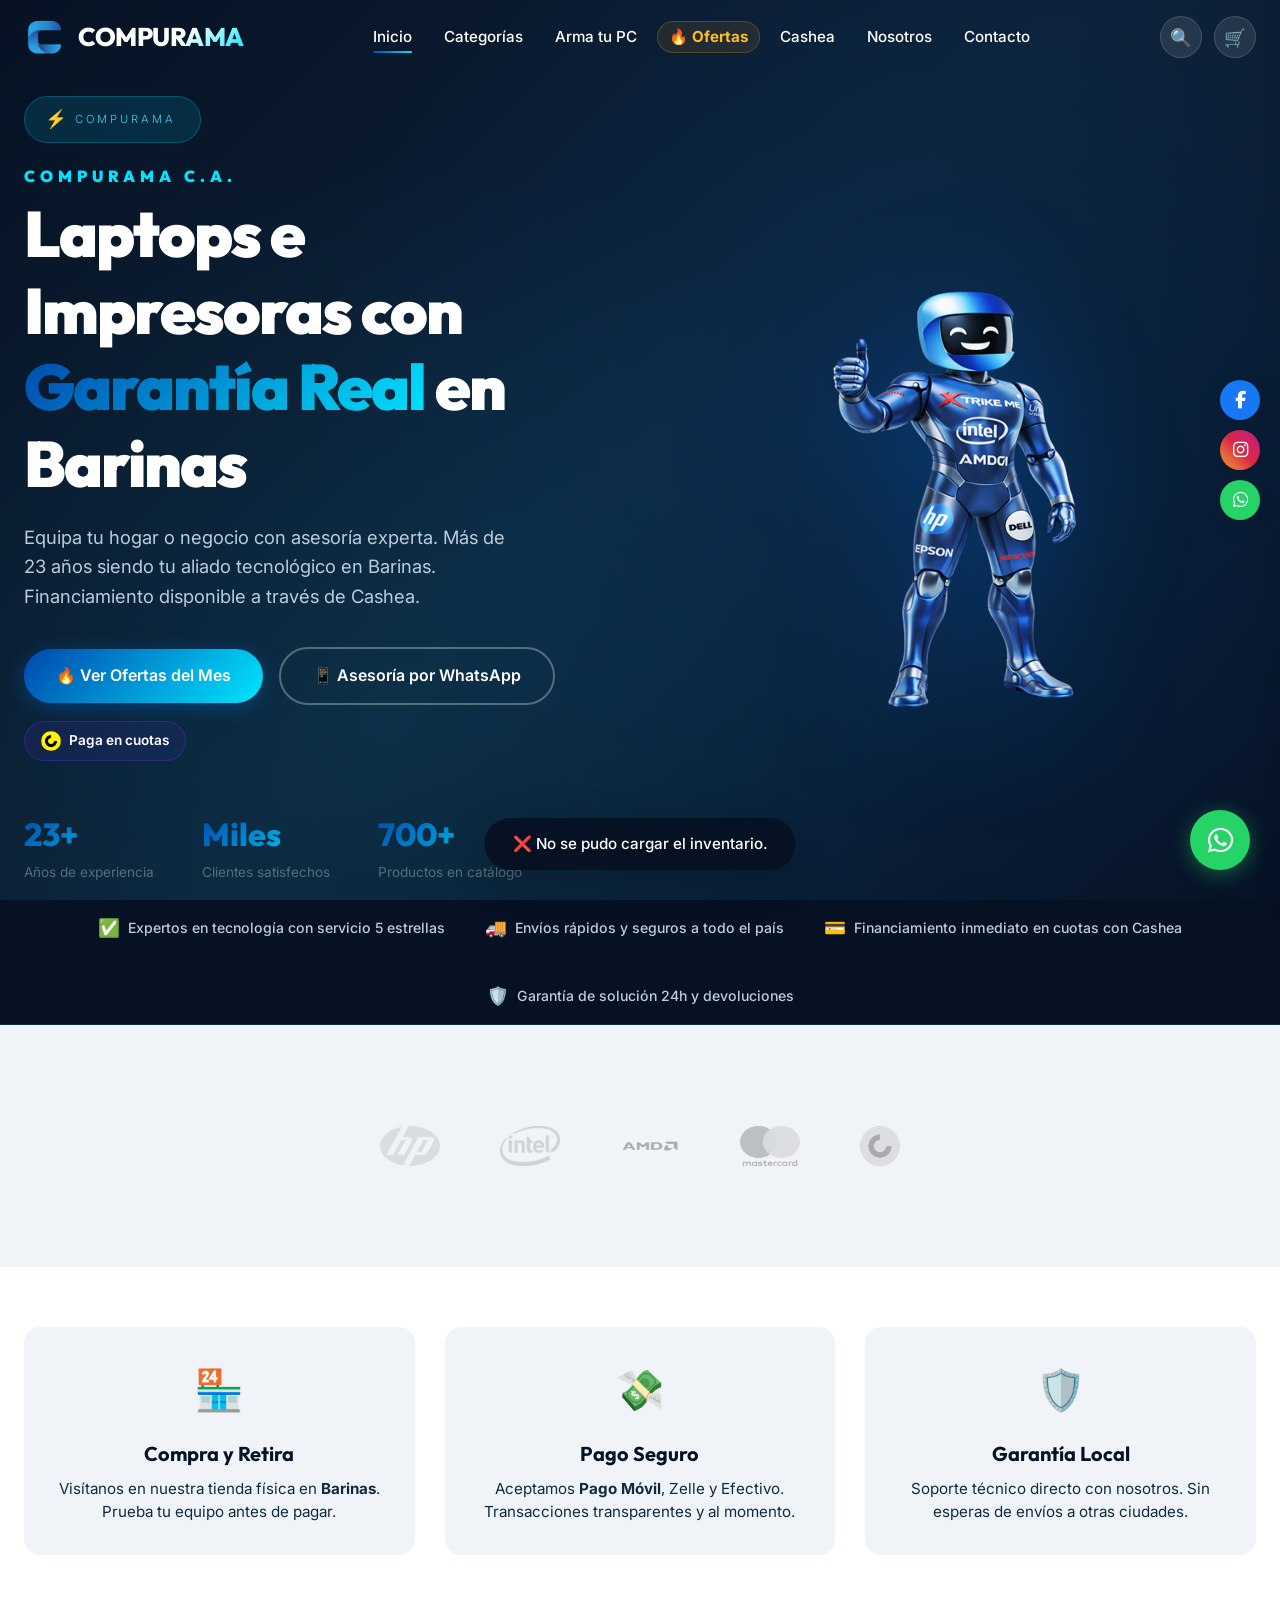
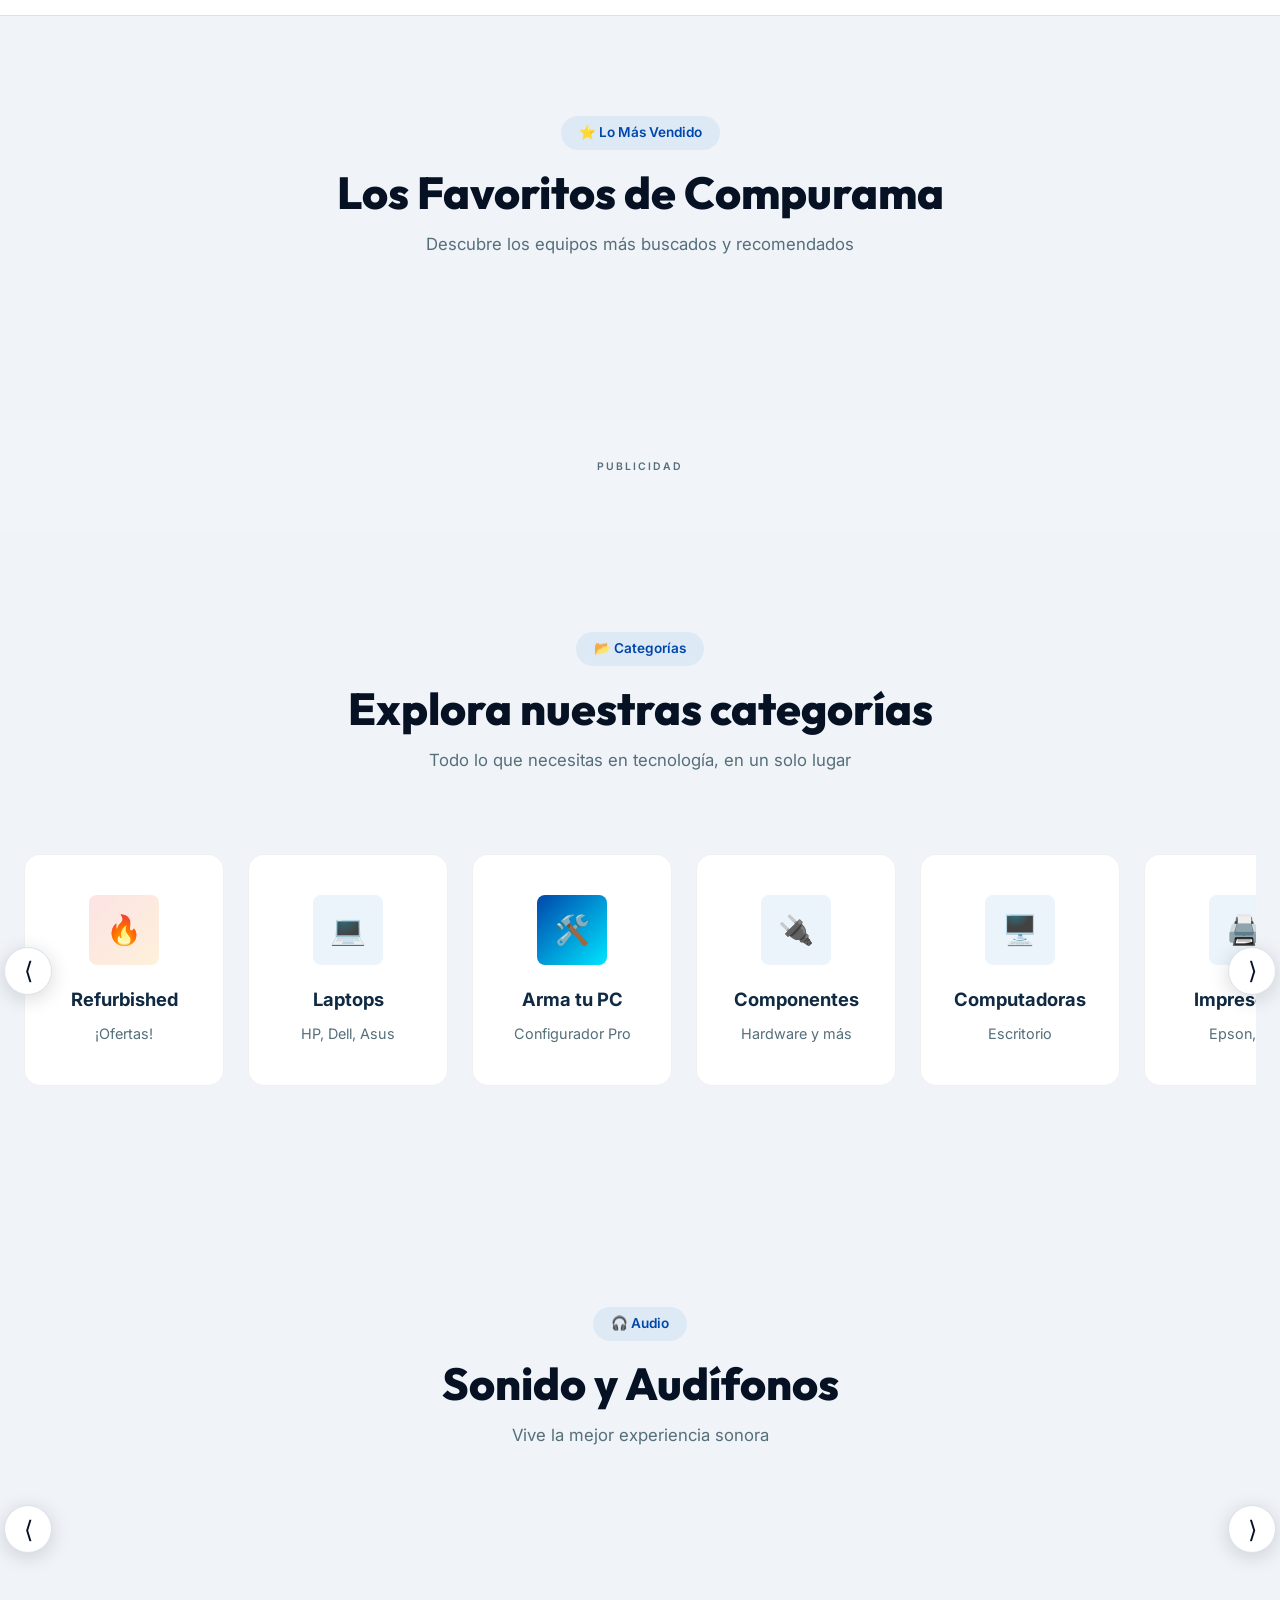
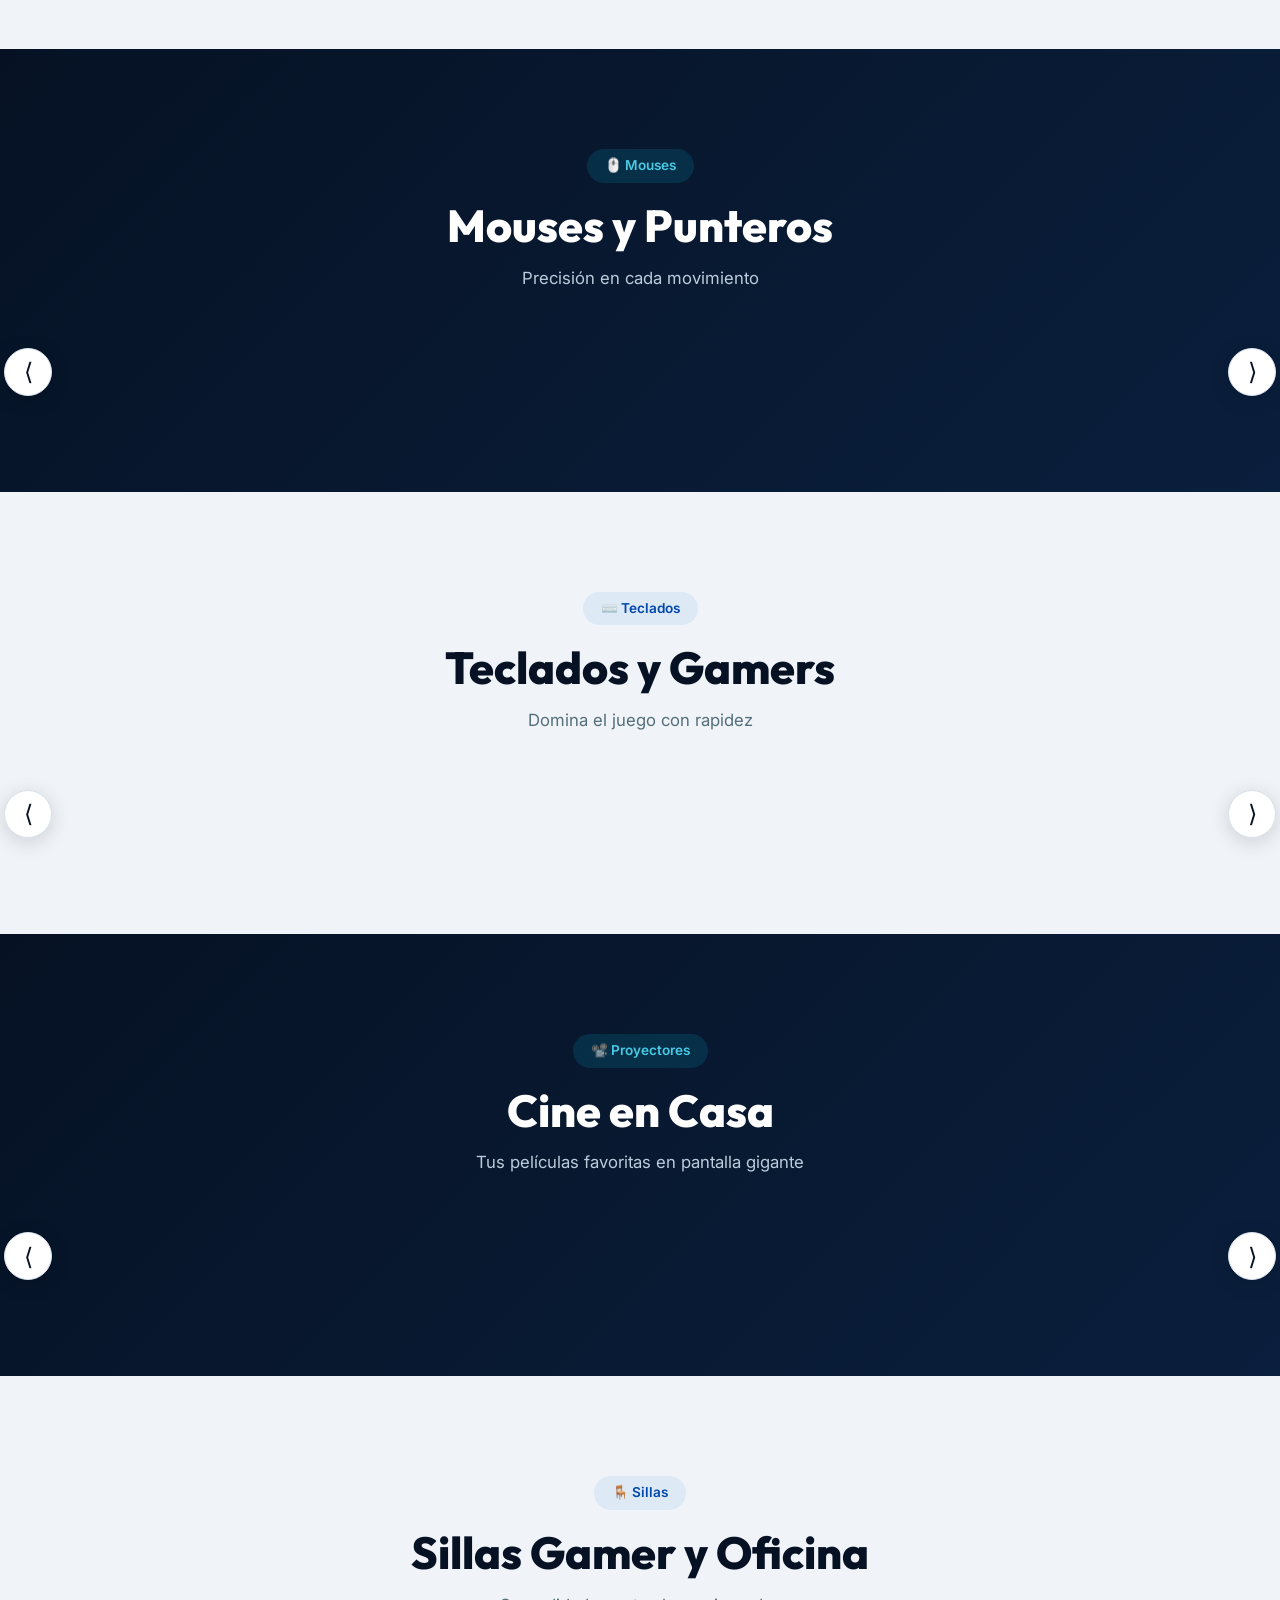
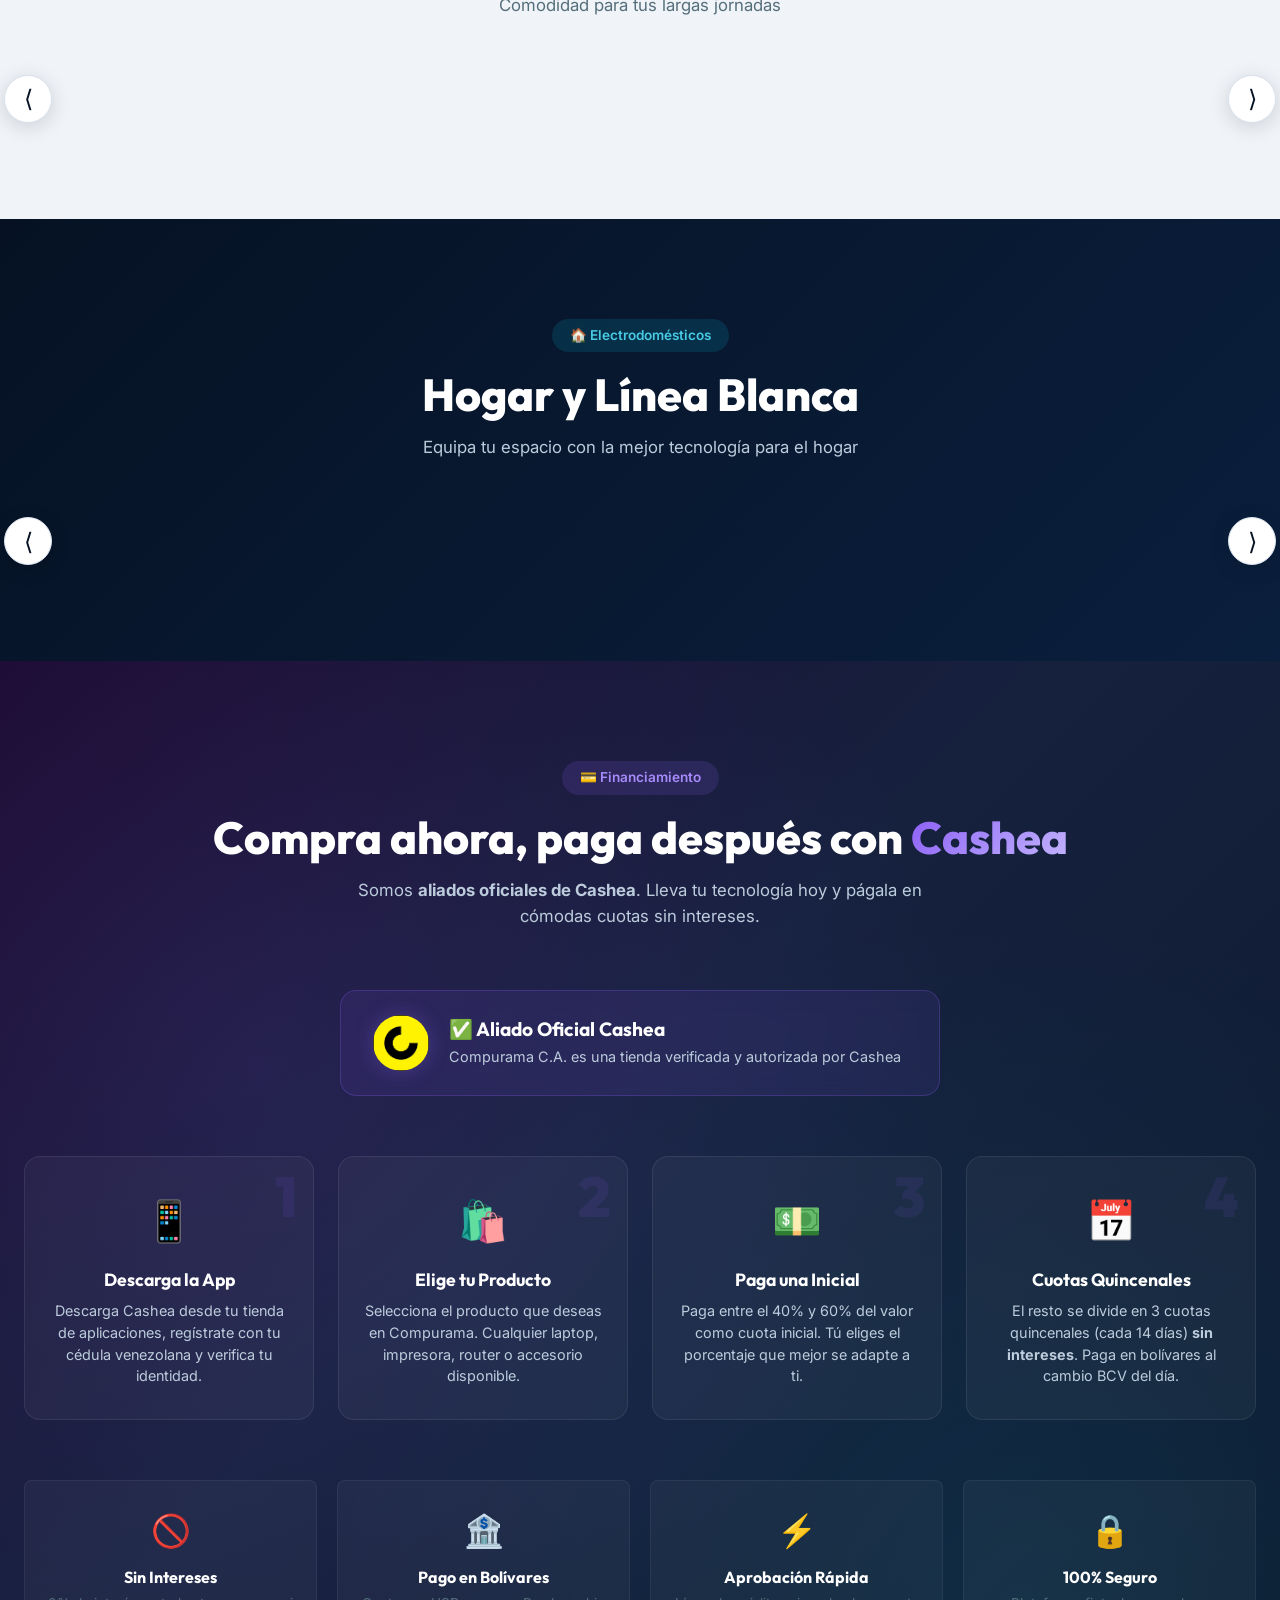
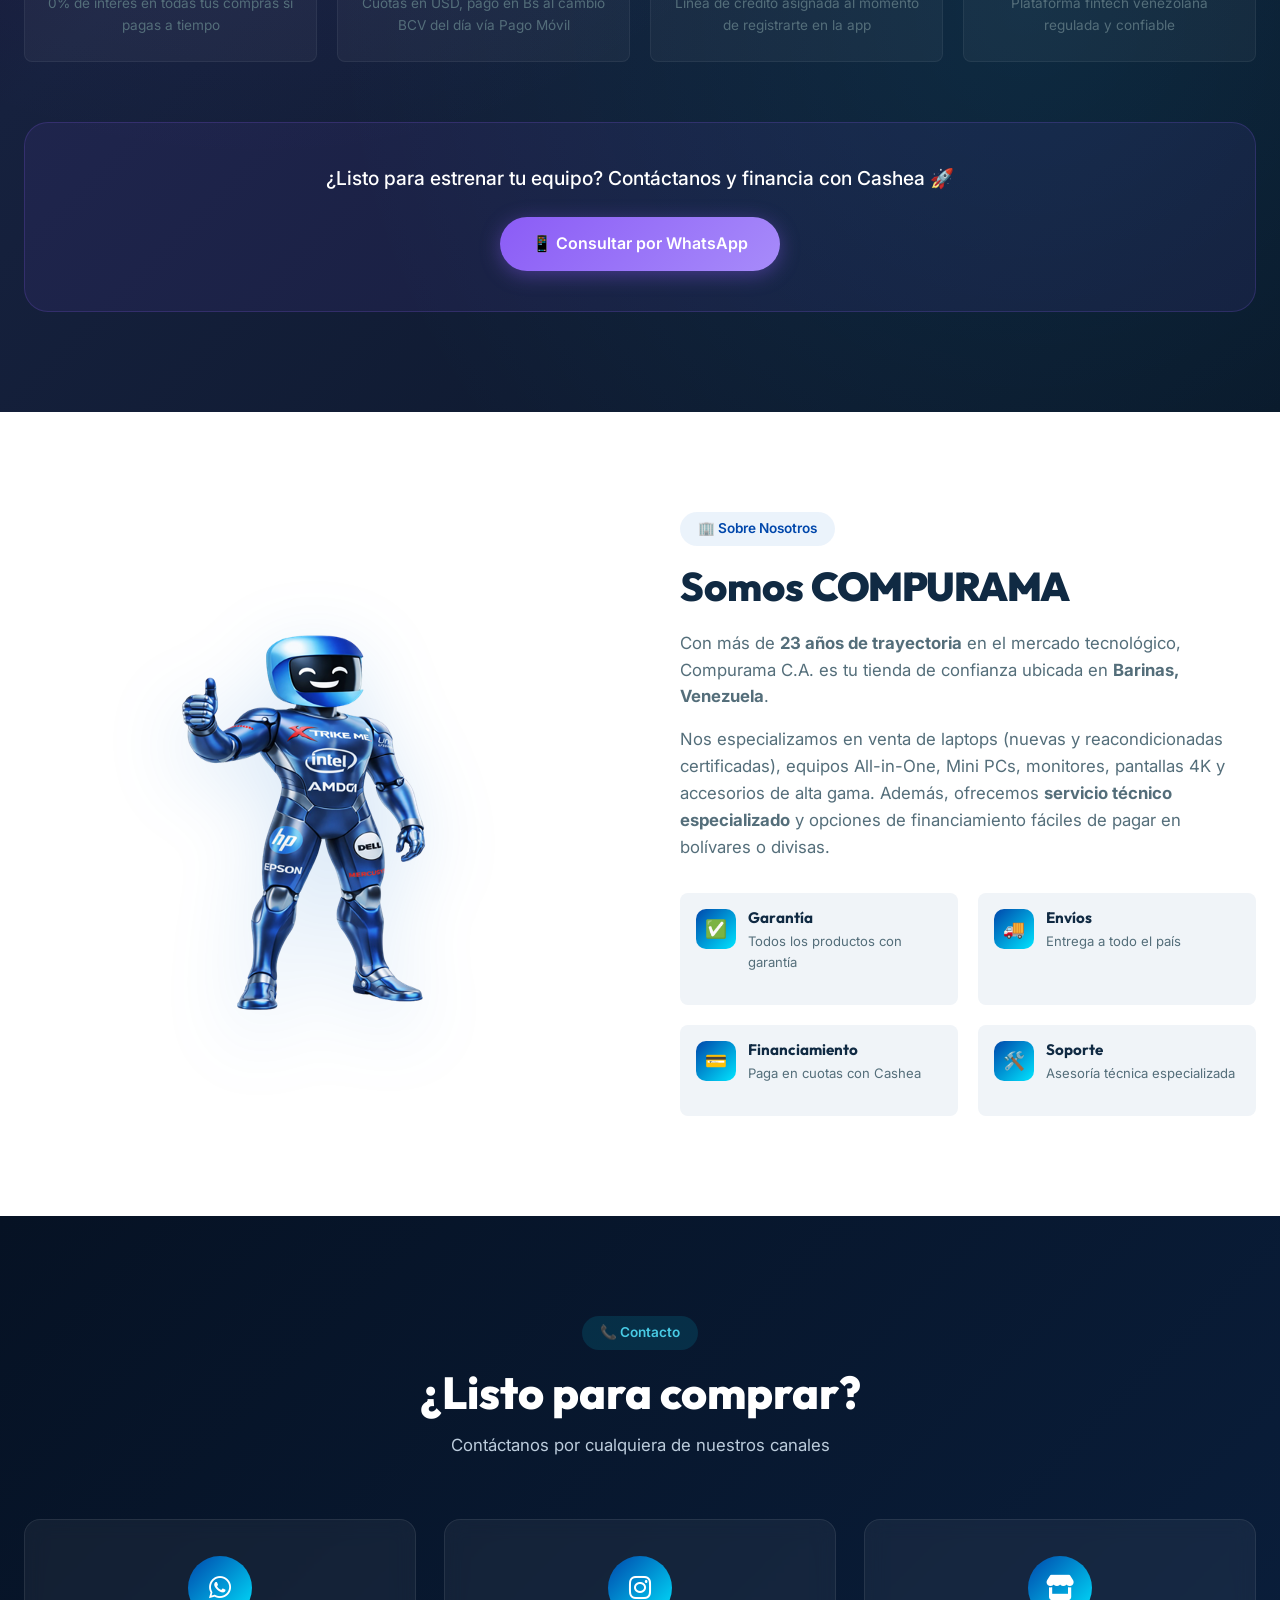
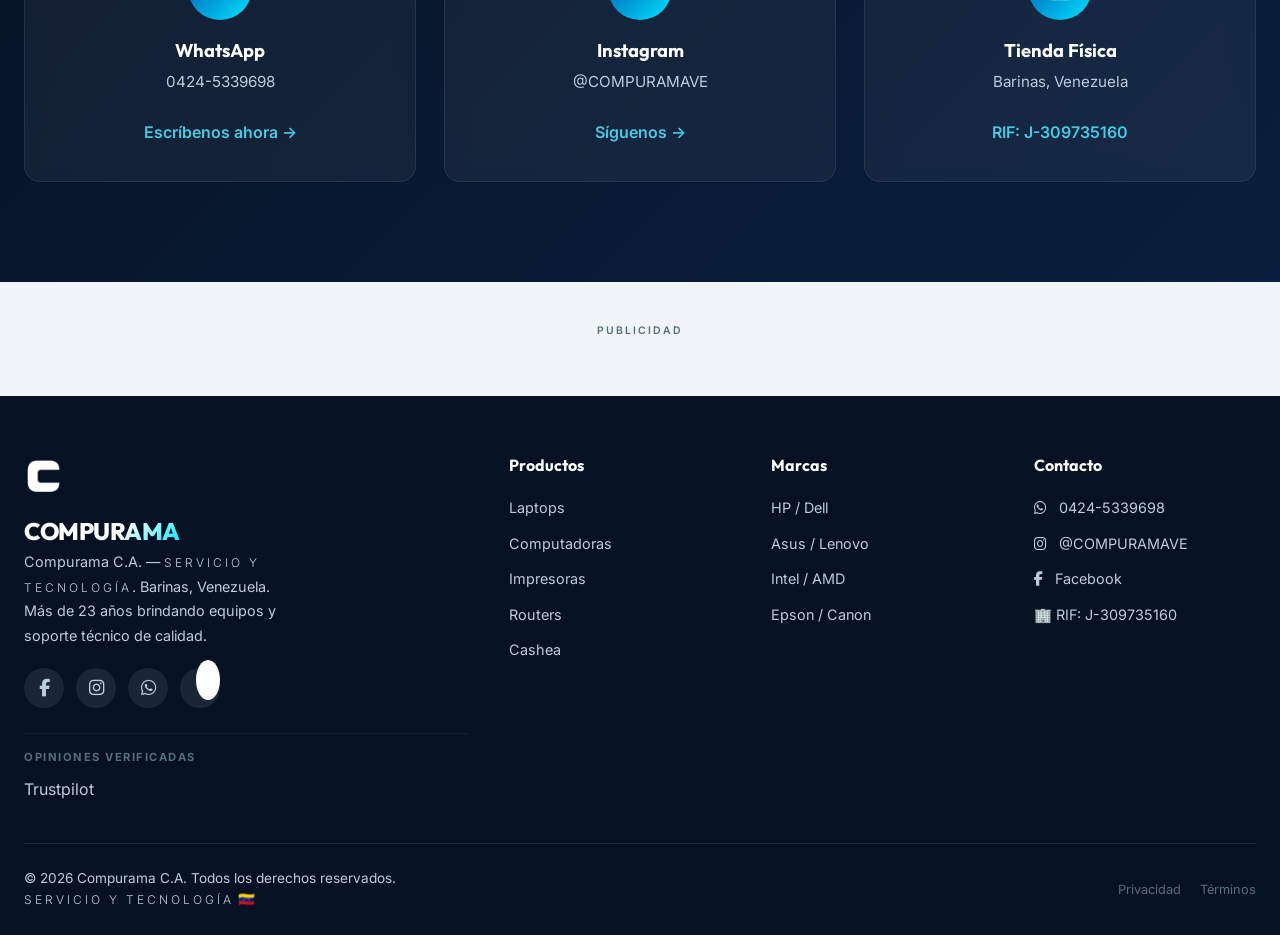
==== commit c9bb1036: "Integración completa de Trustpilot y mejoras en el diseño del footer" ====
--- a/index.html
+++ b/index.html
@@ -154,6 +154,16 @@
   <!-- Google AdSense: defer to not block rendering -->
   <script defer src="https://pagead2.googlesyndication.com/pagead/js/adsbygoogle.js?client=ca-pub-1525892082687811"
     crossorigin="anonymous"></script>
+  <!-- Trustpilot Integration (JS Invitations) -->
+  <script>
+    (function(w,d,s,r,n){w.TrustpilotObject=n;w[n]=w[n]||function(){(w[n].q=w[n].q||[]).push(arguments)};
+      a=d.createElement(s);a.async=1;a.src=r;a.type='text/java'+s;f=d.getElementsByTagName(s)[0];
+      f.parentNode.insertBefore(a,f)})(window,document,'script', 'https://invitejs.trustpilot.com/tp.min.js', 'tp');
+      tp('register', 'd6ALY1O827zoCVwF');
+  </script>
+
+  <!-- Trustpilot Bootstrap (Widgets) -->
+  <script type="text/javascript" src="//widget.trustpilot.com/bootstrap/v5/tp.widget.bootstrap.min.js" async></script>
 </head>
 
 <body>
@@ -754,11 +764,11 @@
         <div class="container">
           <div class="builder-nav-header" style="margin-bottom: 20px;">
             <button class="btn btn-outline" onclick="window.location.hash = ''" style="color: var(--primary); border-color: var(--gray-300);">
-              â† Volver al Inicio
+              ← Volver al Inicio
             </button>
           </div>
           <div class="section-header reveal">
-            <div class="section-tag" id="cat-view-tag">ðŸ“‚ CategorÃ­a</div>
+            <div class="section-tag" id="cat-view-tag">📂 Categoría</div>
             <h2 id="cat-view-title">Cargando...</h2>
             <p id="cat-view-desc"></p>
           </div>
@@ -778,12 +788,12 @@
         <div class="container">
           <div class="builder-nav-header" style="margin-bottom: 20px;">
             <button class="btn btn-outline" onclick="window.location.hash = ''" style="color: var(--primary); border-color: var(--gray-300);">
-              â† Volver al Inicio
+              ← Volver al Inicio
             </button>
           </div>
           <div class="section-header reveal">
-            <div class="section-tag">ðŸ” BÃºsqueda</div>
-            <h2 id="search-view-title">Resultados de bÃºsqueda</h2>
+            <div class="section-tag">🔍 Búsqueda</div>
+            <h2 id="search-view-title">Resultados de búsqueda</h2>
           </div>
           <div class="products-grid" id="search-view-grid">
              <!-- Products injected by JS -->
@@ -932,7 +942,17 @@
               <a href="https://instagram.com/compuramave" target="_blank" title="Instagram"><i
                   class="fab fa-instagram"></i></a>
               <a href="https://wa.me/584245339698" target="_blank" title="WhatsApp"><i class="fab fa-whatsapp"></i></a>
-              <img src="media/cashea logo.jpg" alt="Cashea" class="footer-cashea" width="24" height="24" loading="lazy" decoding="async">
+              <div class="footer-cashea-wrapper" title="Cashea">
+                <img src="media/cashea logo.jpg" alt="Cashea" class="footer-cashea" width="24" height="24" loading="lazy" decoding="async">
+              </div>
+            </div>
+            
+            <div class="footer-trustpilot">
+              <span class="trustpilot-label">Opiniones Verificadas</span>
+              <!-- TrustBox widget - Micro Review Count -->
+              <div class="trustpilot-widget" data-locale="es-ES" data-template-id="5419636213f4c60b10d46150" data-businessunit-id="64062f6b3e7f4c0001f3e721" data-style-height="24px" data-style-width="100%" data-theme="dark">
+                <a href="https://es.trustpilot.com/review/compuramave.github.io" target="_blank" rel="noopener">Trustpilot</a>
+              </div>
             </div>
           </div>
           <div>
--- a/styles.css
+++ b/styles.css
@@ -1234,6 +1234,48 @@
   transform: translateY(-3px);
 }
 
+.footer-cashea-wrapper {
+  width: 40px;
+  height: 40px;
+  border-radius: 50%;
+  background: rgba(255, 255, 255, 0.08);
+  display: flex;
+  align-items: center;
+  justify-content: center;
+  transition: var(--transition);
+  cursor: pointer;
+}
+
+.footer-cashea-wrapper:hover {
+  background: #6432ff; /* Cashea purple */
+  transform: translateY(-3px);
+}
+
+.footer-cashea {
+  width: 24px;
+  height: 24px;
+  border-radius: 50%;
+  object-fit: cover;
+}
+
+.footer-trustpilot {
+  margin-top: 25px;
+  display: flex;
+  flex-direction: column;
+  align-items: flex-start;
+  gap: 10px;
+  border-top: 1px solid rgba(255, 255, 255, 0.05);
+  padding-top: 15px;
+}
+
+.trustpilot-label {
+  font-size: 0.7rem;
+  color: var(--gray-500);
+  text-transform: uppercase;
+  letter-spacing: 1.5px;
+  font-weight: 700;
+}
+
 .footer-bottom {
   display: flex;
   justify-content: space-between;
@@ -1610,6 +1652,7 @@
   font-size: 0.95rem;
   font-weight: 500;
   z-index: 5000;
+  pointer-events: none;
   transition: all 0.4s ease;
   box-shadow: var(--shadow-lg);
   display: flex;
--- a/styles.css
+++ b/styles.css
@@ -1234,6 +1234,48 @@
   transform: translateY(-3px);
 }
 
+.footer-cashea-wrapper {
+  width: 40px;
+  height: 40px;
+  border-radius: 50%;
+  background: rgba(255, 255, 255, 0.08);
+  display: flex;
+  align-items: center;
+  justify-content: center;
+  transition: var(--transition);
+  cursor: pointer;
+}
+
+.footer-cashea-wrapper:hover {
+  background: #6432ff; /* Cashea purple */
+  transform: translateY(-3px);
+}
+
+.footer-cashea {
+  width: 24px;
+  height: 24px;
+  border-radius: 50%;
+  object-fit: cover;
+}
+
+.footer-trustpilot {
+  margin-top: 25px;
+  display: flex;
+  flex-direction: column;
+  align-items: flex-start;
+  gap: 10px;
+  border-top: 1px solid rgba(255, 255, 255, 0.05);
+  padding-top: 15px;
+}
+
+.trustpilot-label {
+  font-size: 0.7rem;
+  color: var(--gray-500);
+  text-transform: uppercase;
+  letter-spacing: 1.5px;
+  font-weight: 700;
+}
+
 .footer-bottom {
   display: flex;
   justify-content: space-between;
@@ -1610,6 +1652,7 @@
   font-size: 0.95rem;
   font-weight: 500;
   z-index: 5000;
+  pointer-events: none;
   transition: all 0.4s ease;
   box-shadow: var(--shadow-lg);
   display: flex;
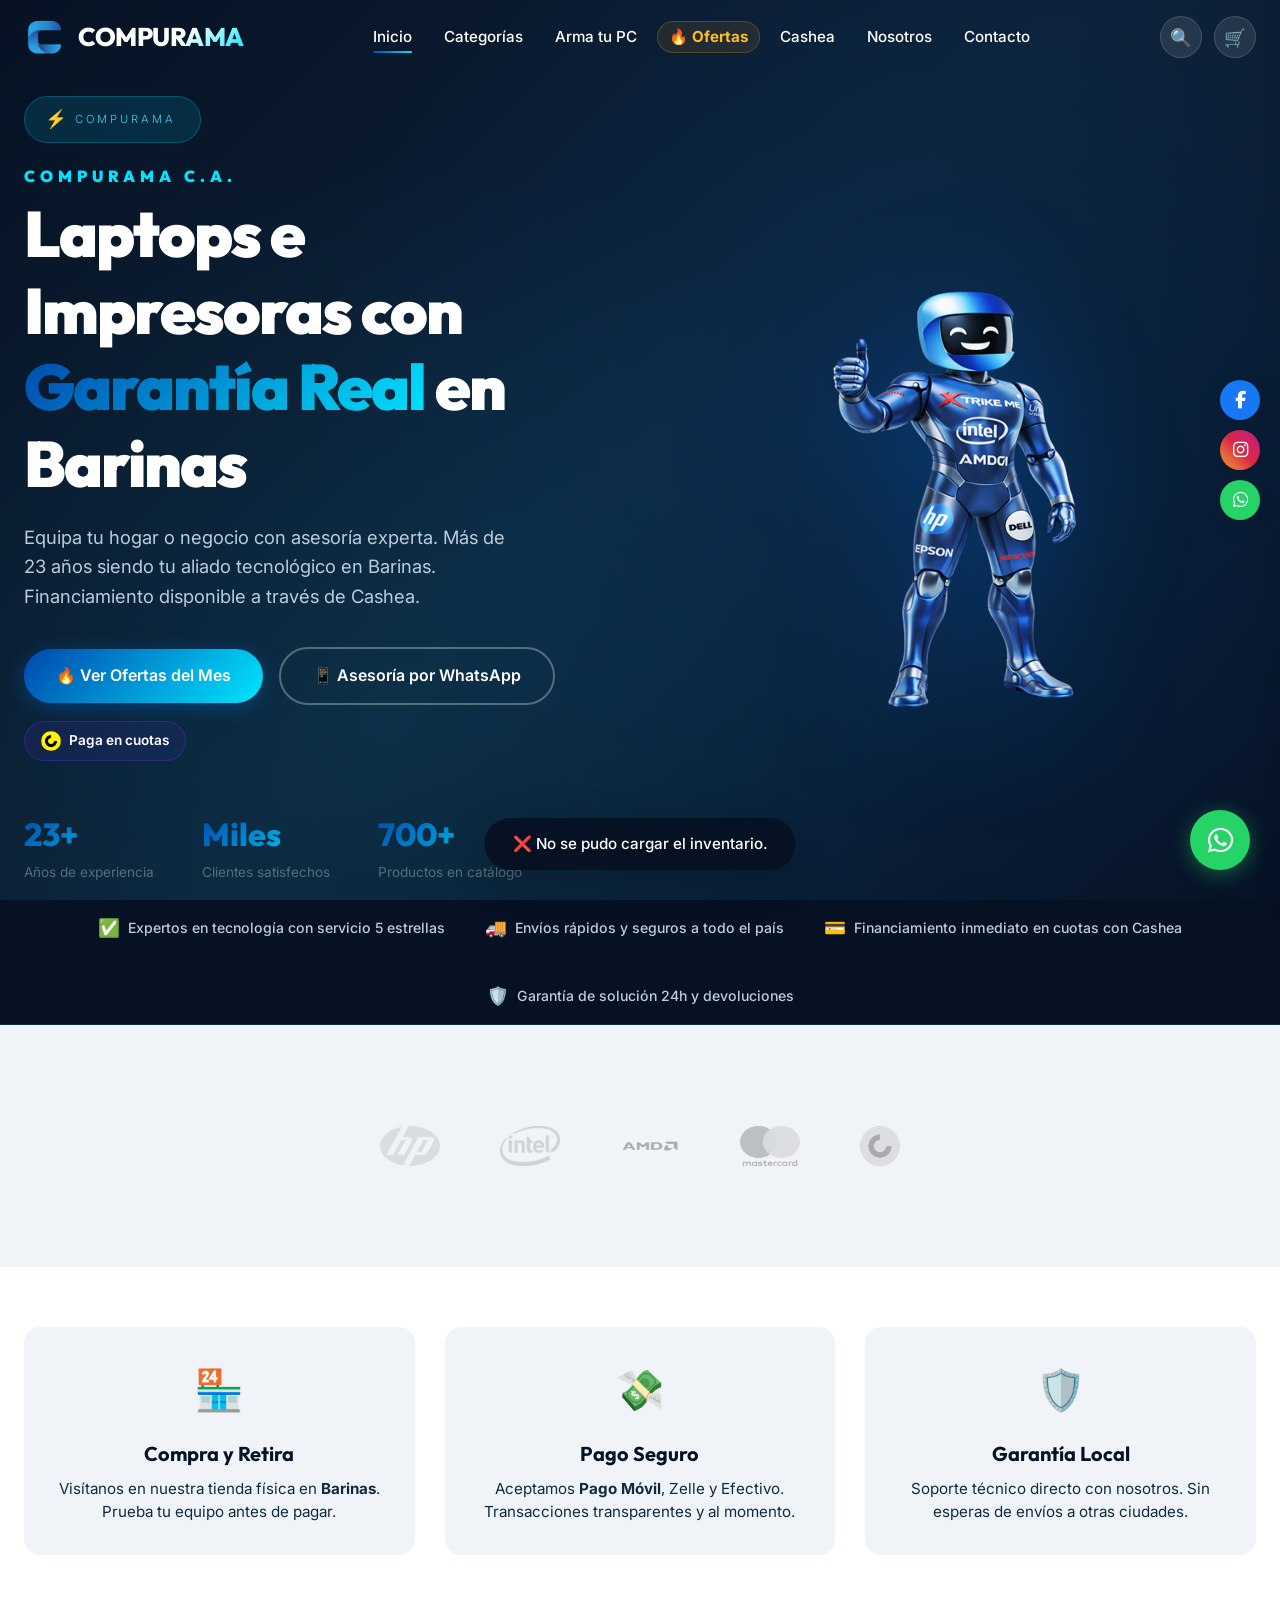
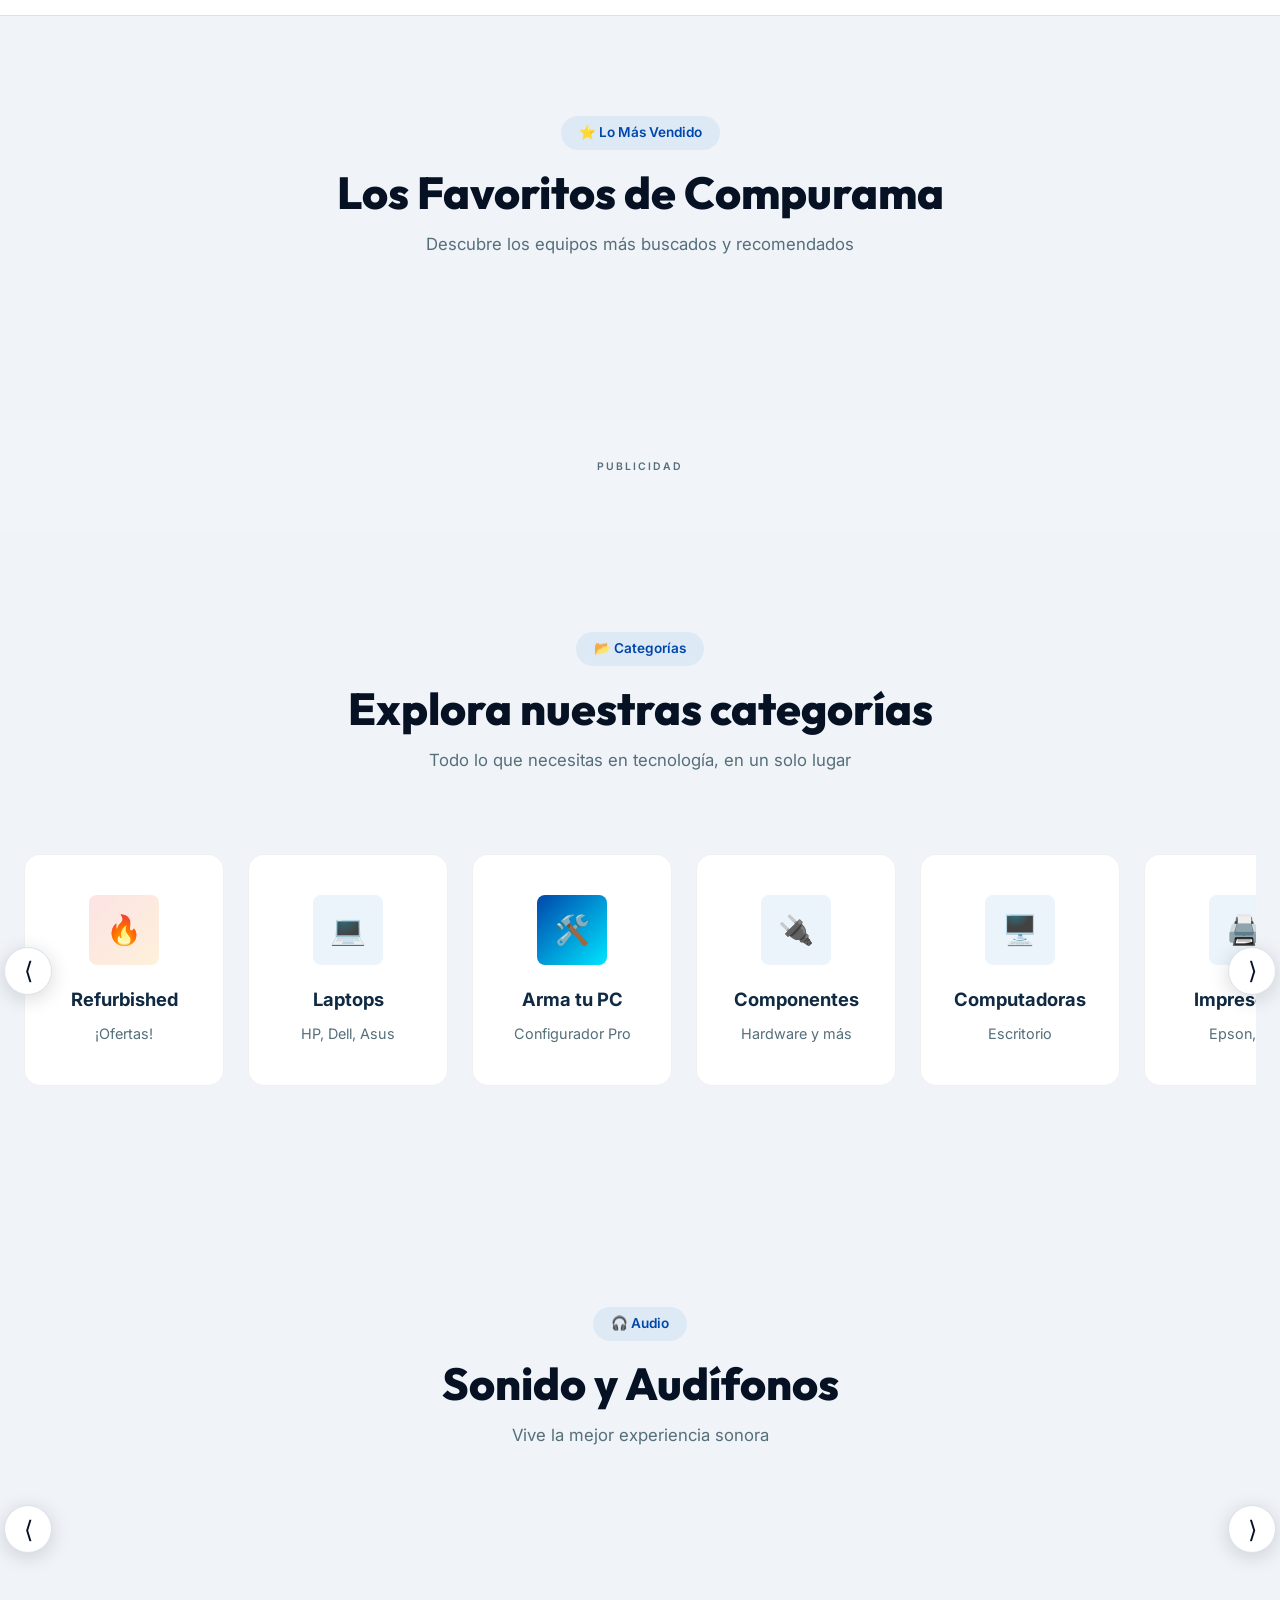
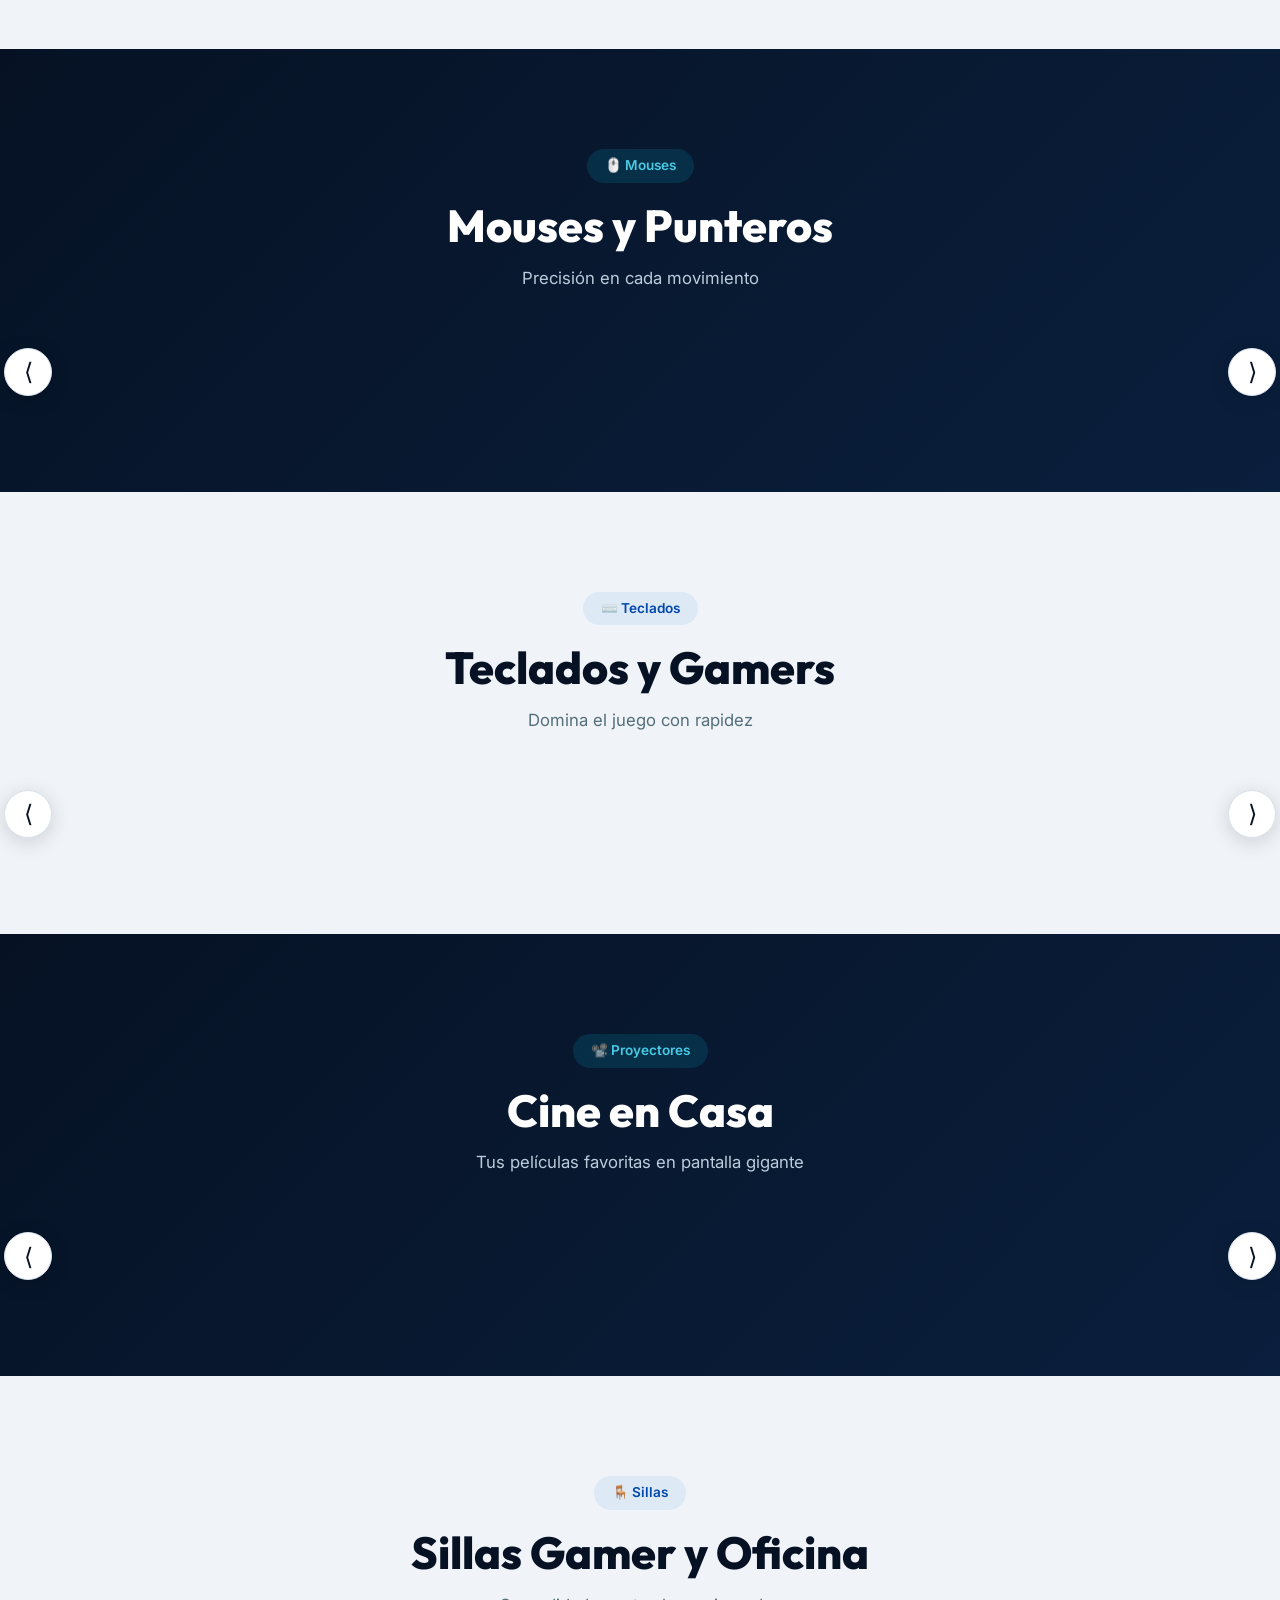
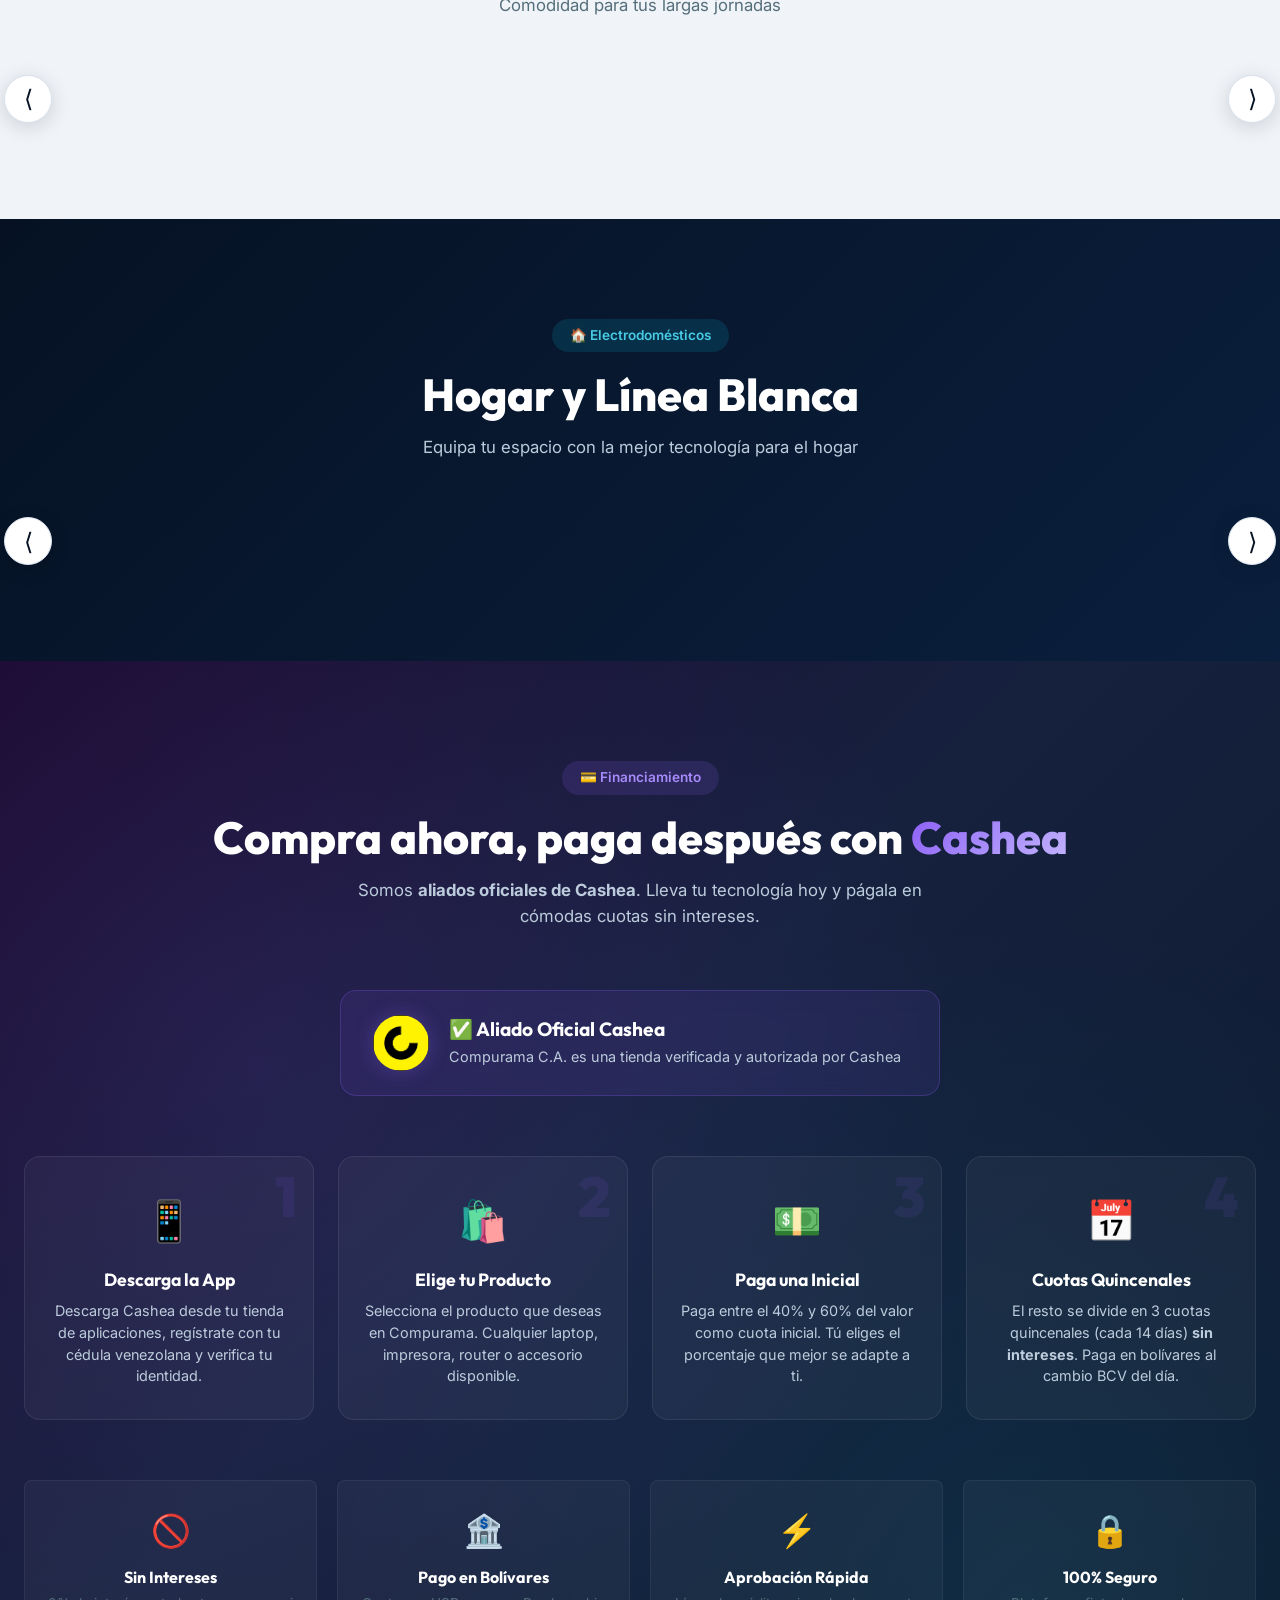
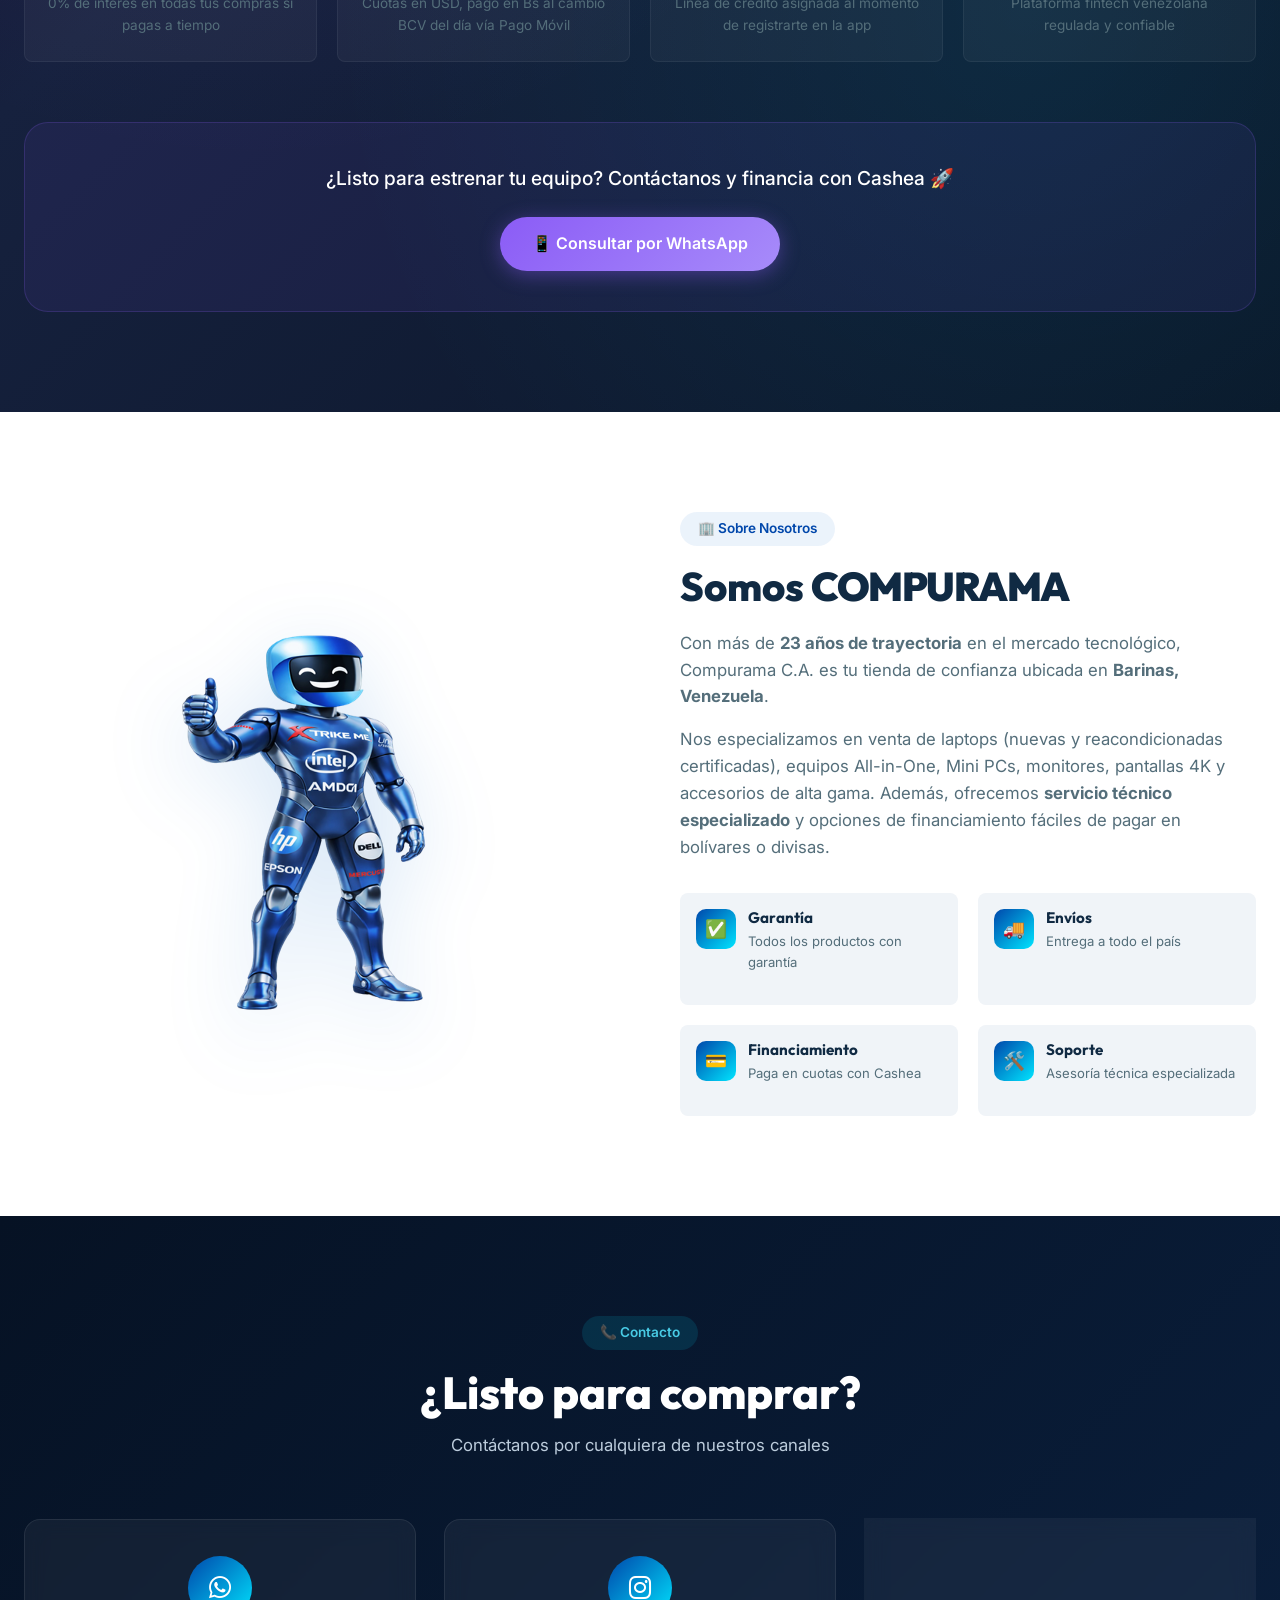
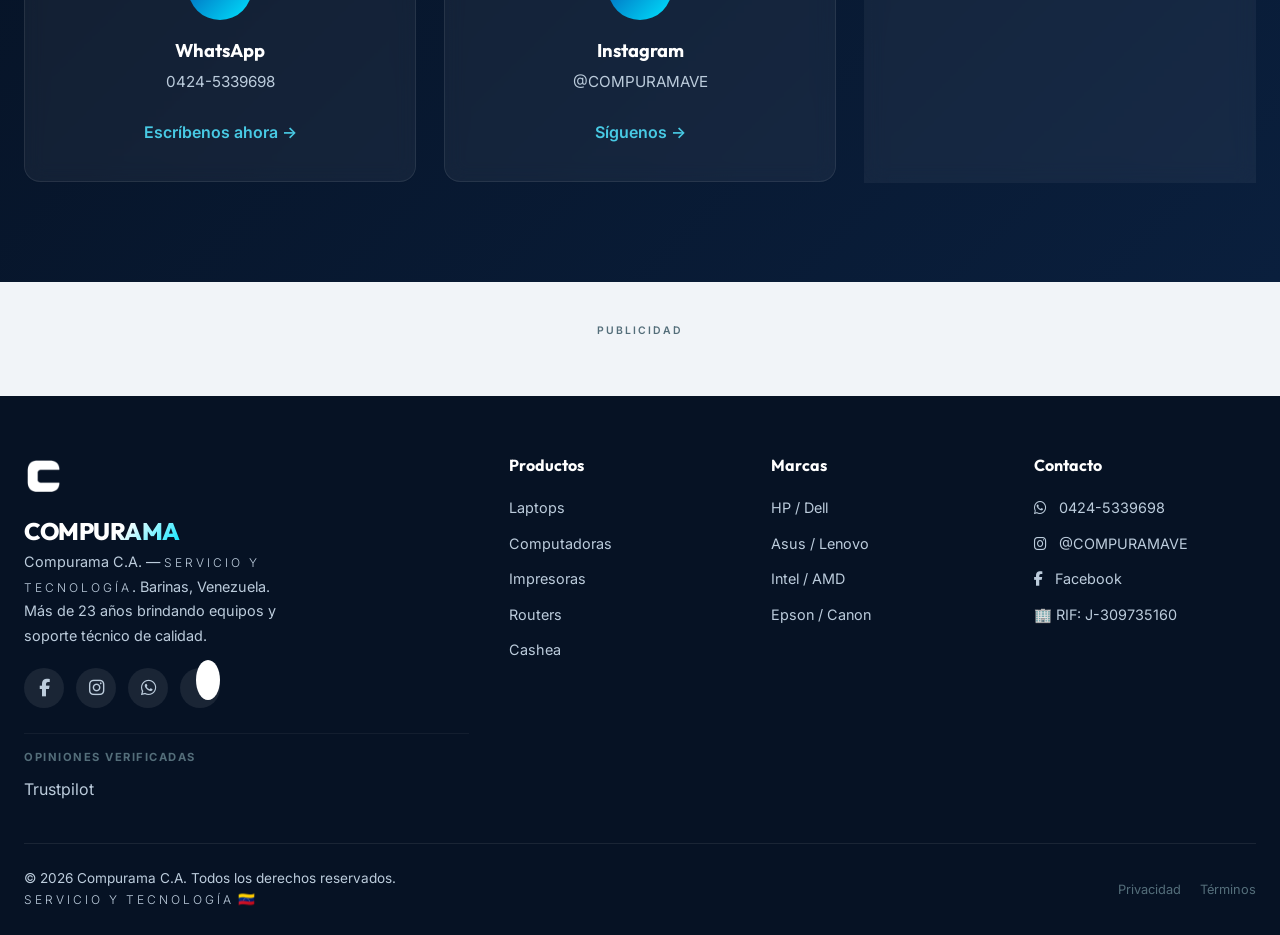
==== commit b509e6c4: "Implementación de modal de éxito y automatización de Trustpilot" ====
--- a/index.html
+++ b/index.html
@@ -1062,6 +1062,29 @@
       title="Escríbenos por WhatsApp" class="share-wa"><i class="fab fa-whatsapp"></i></a>
   </div>
 
+  <!-- ===== SUCCESS MODAL (Trustpilot Invite) ===== -->
+  <div class="success-modal-overlay" id="success-modal">
+    <div class="success-modal">
+      <button class="success-modal-close" onclick="closeSuccessModal()">&times;</button>
+      <div class="success-icon">✅</div>
+      <h2>¡Pedido Iniciado!</h2>
+      <p>Hemos abierto WhatsApp para procesar tu solicitud. ¿Te gustaría recibir una invitación para calificarnos en <strong>Trustpilot</strong> una vez recibas tu equipo?</p>
+      
+      <form id="trustpilot-form" onsubmit="handleTrustpilotSubmit(event)">
+        <div class="input-group">
+          <input type="text" id="customer-name" placeholder="Tu nombre" required>
+        </div>
+        <div class="input-group" style="margin-top: 10px;">
+          <input type="email" id="customer-email" placeholder="tu@email.com" required>
+        </div>
+        <button type="submit" class="btn-trustpilot-submit">
+          📩 Recibir invitación
+        </button>
+      </form>
+      <p class="trustpilot-note">Tu privacidad es importante. Solo usaremos este correo para la invitación oficial de Trustpilot.</p>
+    </div>
+  </div>
+
   <script src="app.js" defer></script>
 </body>
 
--- a/styles.css
+++ b/styles.css
@@ -3508,3 +3508,131 @@
   min-width: 260px;
   flex: 0 0 260px;
 }
+
+/* ===== SUCCESS MODAL ===== */
+.success-modal-overlay {
+  position: fixed;
+  inset: 0;
+  background: rgba(6, 18, 36, 0.9);
+  backdrop-filter: blur(8px);
+  z-index: 9999;
+  display: flex;
+  align-items: center;
+  justify-content: center;
+  opacity: 0;
+  visibility: hidden;
+  transition: var(--transition);
+}
+
+.success-modal-overlay.open {
+  opacity: 1;
+  visibility: visible;
+}
+
+.success-modal {
+  background: var(--white);
+  padding: 40px;
+  border-radius: var(--radius-lg);
+  max-width: 450px;
+  width: 90%;
+  text-align: center;
+  position: relative;
+  transform: scale(0.9) translateY(20px);
+  transition: all 0.4s cubic-bezier(0.4, 0, 0.2, 1);
+  box-shadow: 0 20px 50px rgba(0, 0, 0, 0.5);
+}
+
+.success-modal-overlay.open .success-modal {
+  transform: scale(1) translateY(0);
+}
+
+.success-modal-close {
+  position: absolute;
+  top: 15px;
+  right: 15px;
+  background: var(--gray-100);
+  width: 32px;
+  height: 32px;
+  border-radius: 50%;
+  font-size: 1.2rem;
+  transition: var(--transition);
+  display: flex;
+  align-items: center;
+  justify-content: center;
+}
+
+.success-modal-close:hover {
+  background: var(--danger);
+  color: var(--white);
+}
+
+.success-icon {
+  font-size: 4rem;
+  margin-bottom: 20px;
+}
+
+.success-modal h2 {
+  font-size: 1.8rem;
+  color: var(--primary);
+  margin-bottom: 12px;
+  font-family: 'Outfit', sans-serif;
+}
+
+.success-modal p {
+  color: var(--gray-700);
+  font-size: 0.95rem;
+  margin-bottom: 25px;
+  line-height: 1.6;
+}
+
+#trustpilot-form {
+  display: flex;
+  flex-direction: column;
+  gap: 12px;
+}
+
+#trustpilot-form .input-group input {
+  width: 100%;
+  padding: 12px 20px;
+  border-radius: 50px;
+  border: 1px solid var(--gray-200);
+  font-size: 0.95rem;
+  outline: none;
+  transition: var(--transition);
+  font-family: inherit;
+}
+
+#trustpilot-form .input-group input:focus {
+  border-color: #00b67a;
+  box-shadow: 0 0 0 4px rgba(0, 182, 122, 0.1);
+}
+
+.btn-trustpilot-submit {
+  width: 100%;
+  padding: 14px;
+  border-radius: 50px;
+  background: #00b67a;
+  color: var(--white);
+  font-weight: 700;
+  font-size: 1rem;
+  margin-top: 10px;
+  transition: var(--transition);
+  display: flex;
+  align-items: center;
+  justify-content: center;
+  gap: 8px;
+  cursor: pointer;
+}
+
+.btn-trustpilot-submit:hover {
+  background: #00a06b;
+  transform: translateY(-2px);
+  box-shadow: 0 10px 20px rgba(0, 182, 122, 0.3);
+}
+
+.trustpilot-note {
+  font-size: 0.75rem !important;
+  color: var(--gray-500) !important;
+  margin-top: 15px !important;
+  margin-bottom: 0 !important;
+}
--- a/styles.css
+++ b/styles.css
@@ -3508,3 +3508,131 @@
   min-width: 260px;
   flex: 0 0 260px;
 }
+
+/* ===== SUCCESS MODAL ===== */
+.success-modal-overlay {
+  position: fixed;
+  inset: 0;
+  background: rgba(6, 18, 36, 0.9);
+  backdrop-filter: blur(8px);
+  z-index: 9999;
+  display: flex;
+  align-items: center;
+  justify-content: center;
+  opacity: 0;
+  visibility: hidden;
+  transition: var(--transition);
+}
+
+.success-modal-overlay.open {
+  opacity: 1;
+  visibility: visible;
+}
+
+.success-modal {
+  background: var(--white);
+  padding: 40px;
+  border-radius: var(--radius-lg);
+  max-width: 450px;
+  width: 90%;
+  text-align: center;
+  position: relative;
+  transform: scale(0.9) translateY(20px);
+  transition: all 0.4s cubic-bezier(0.4, 0, 0.2, 1);
+  box-shadow: 0 20px 50px rgba(0, 0, 0, 0.5);
+}
+
+.success-modal-overlay.open .success-modal {
+  transform: scale(1) translateY(0);
+}
+
+.success-modal-close {
+  position: absolute;
+  top: 15px;
+  right: 15px;
+  background: var(--gray-100);
+  width: 32px;
+  height: 32px;
+  border-radius: 50%;
+  font-size: 1.2rem;
+  transition: var(--transition);
+  display: flex;
+  align-items: center;
+  justify-content: center;
+}
+
+.success-modal-close:hover {
+  background: var(--danger);
+  color: var(--white);
+}
+
+.success-icon {
+  font-size: 4rem;
+  margin-bottom: 20px;
+}
+
+.success-modal h2 {
+  font-size: 1.8rem;
+  color: var(--primary);
+  margin-bottom: 12px;
+  font-family: 'Outfit', sans-serif;
+}
+
+.success-modal p {
+  color: var(--gray-700);
+  font-size: 0.95rem;
+  margin-bottom: 25px;
+  line-height: 1.6;
+}
+
+#trustpilot-form {
+  display: flex;
+  flex-direction: column;
+  gap: 12px;
+}
+
+#trustpilot-form .input-group input {
+  width: 100%;
+  padding: 12px 20px;
+  border-radius: 50px;
+  border: 1px solid var(--gray-200);
+  font-size: 0.95rem;
+  outline: none;
+  transition: var(--transition);
+  font-family: inherit;
+}
+
+#trustpilot-form .input-group input:focus {
+  border-color: #00b67a;
+  box-shadow: 0 0 0 4px rgba(0, 182, 122, 0.1);
+}
+
+.btn-trustpilot-submit {
+  width: 100%;
+  padding: 14px;
+  border-radius: 50px;
+  background: #00b67a;
+  color: var(--white);
+  font-weight: 700;
+  font-size: 1rem;
+  margin-top: 10px;
+  transition: var(--transition);
+  display: flex;
+  align-items: center;
+  justify-content: center;
+  gap: 8px;
+  cursor: pointer;
+}
+
+.btn-trustpilot-submit:hover {
+  background: #00a06b;
+  transform: translateY(-2px);
+  box-shadow: 0 10px 20px rgba(0, 182, 122, 0.3);
+}
+
+.trustpilot-note {
+  font-size: 0.75rem !important;
+  color: var(--gray-500) !important;
+  margin-top: 15px !important;
+  margin-bottom: 0 !important;
+}
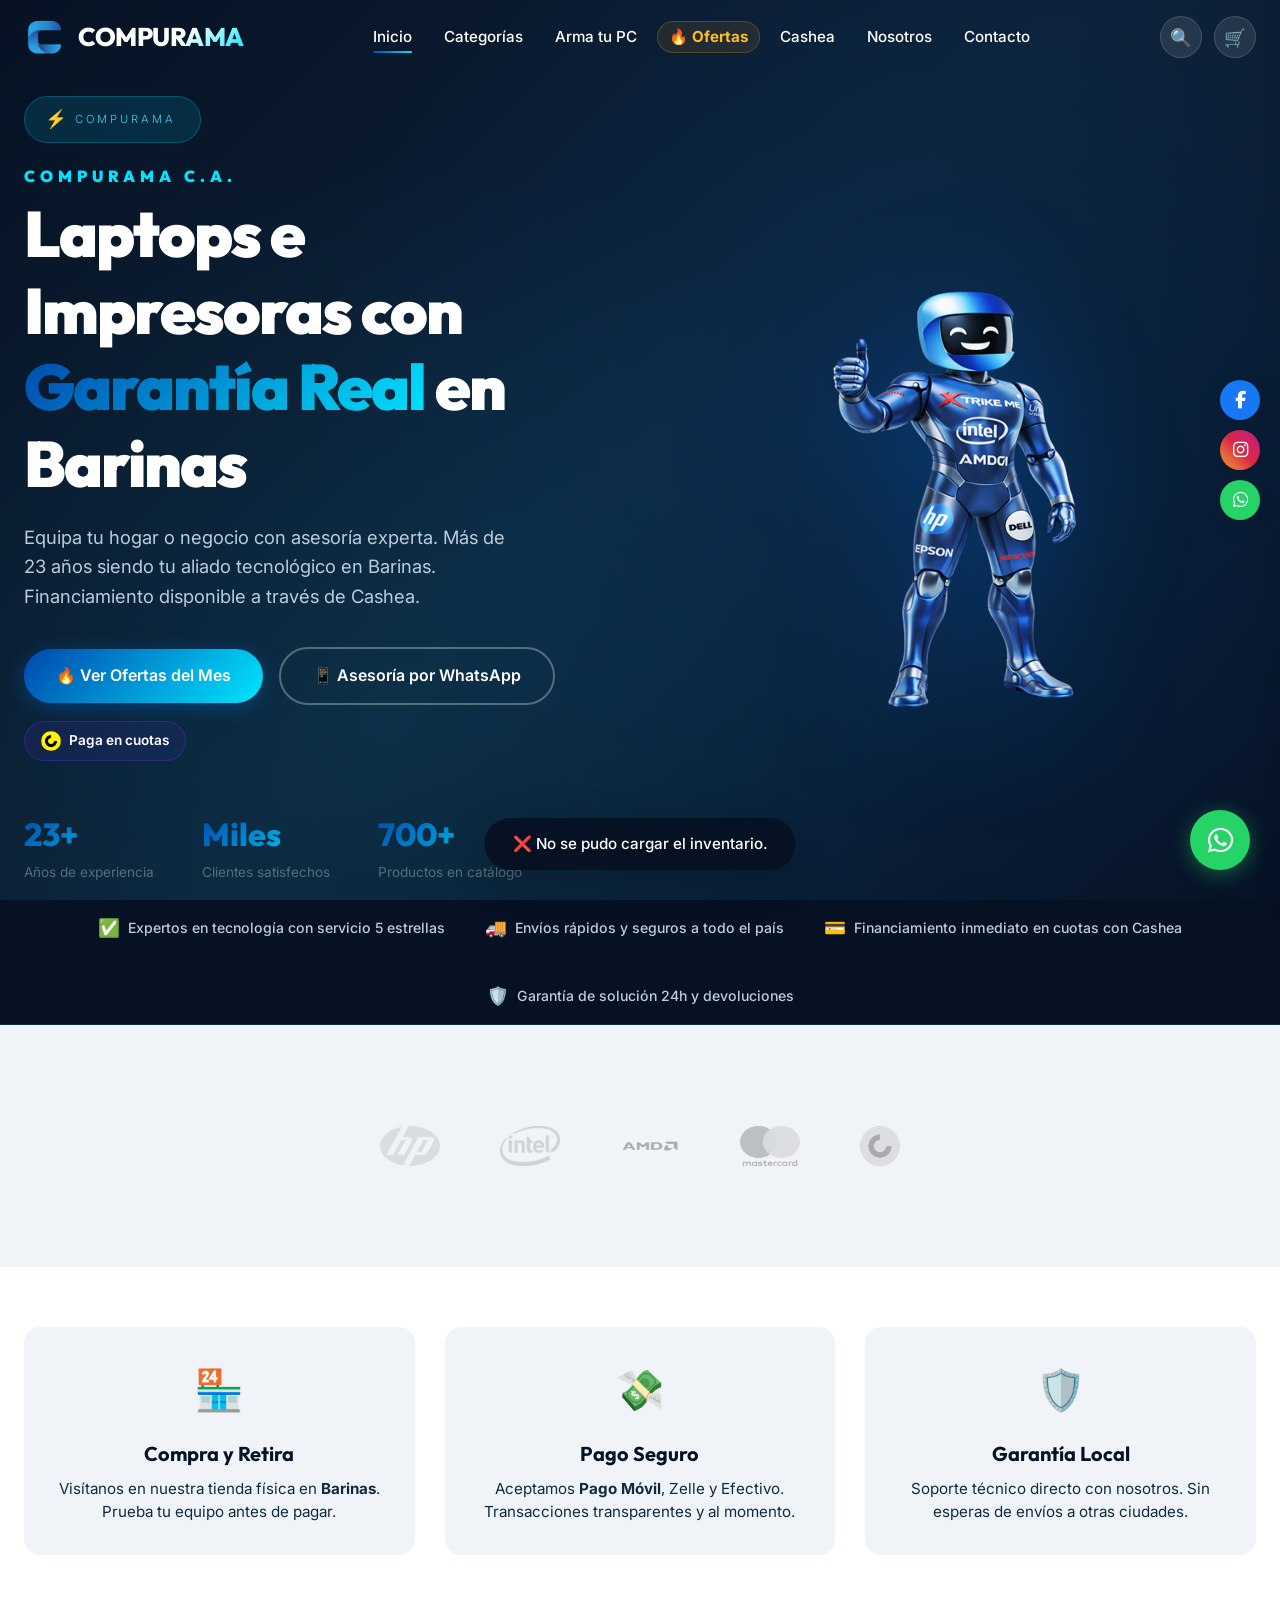
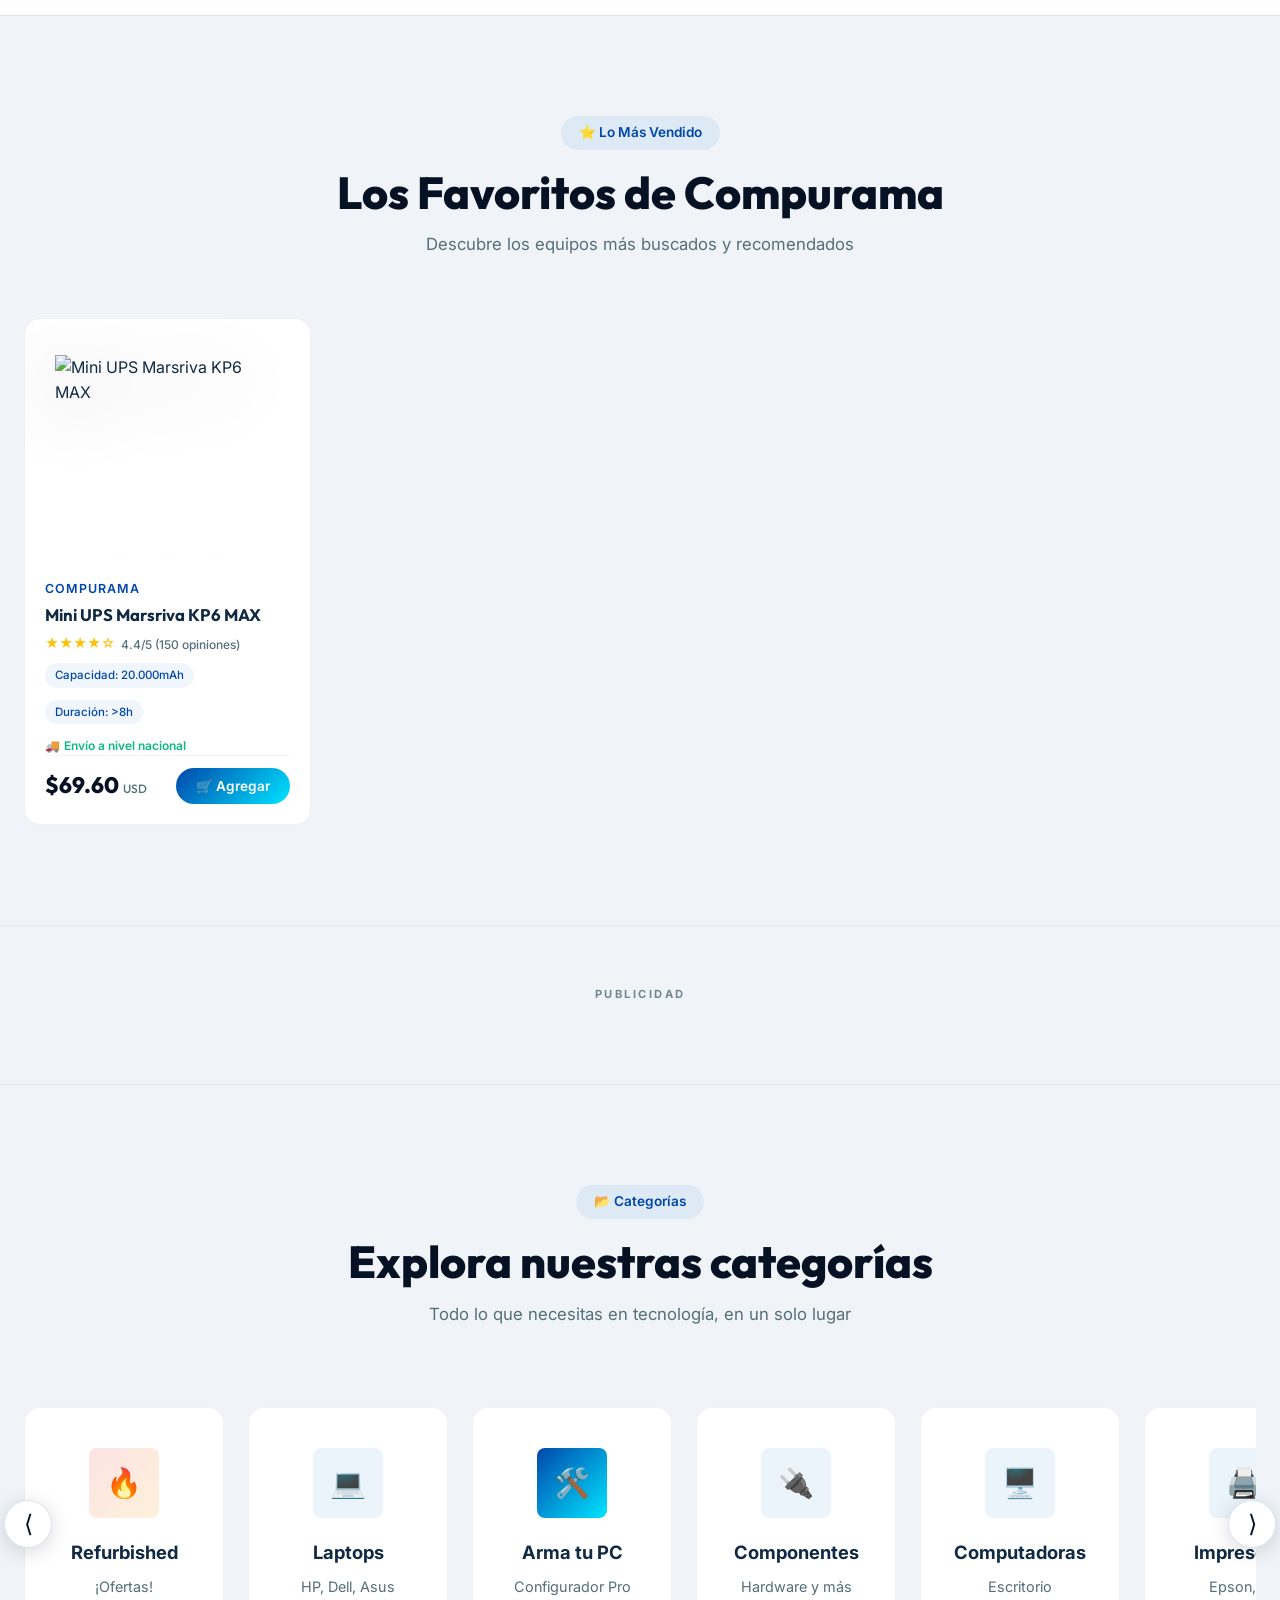
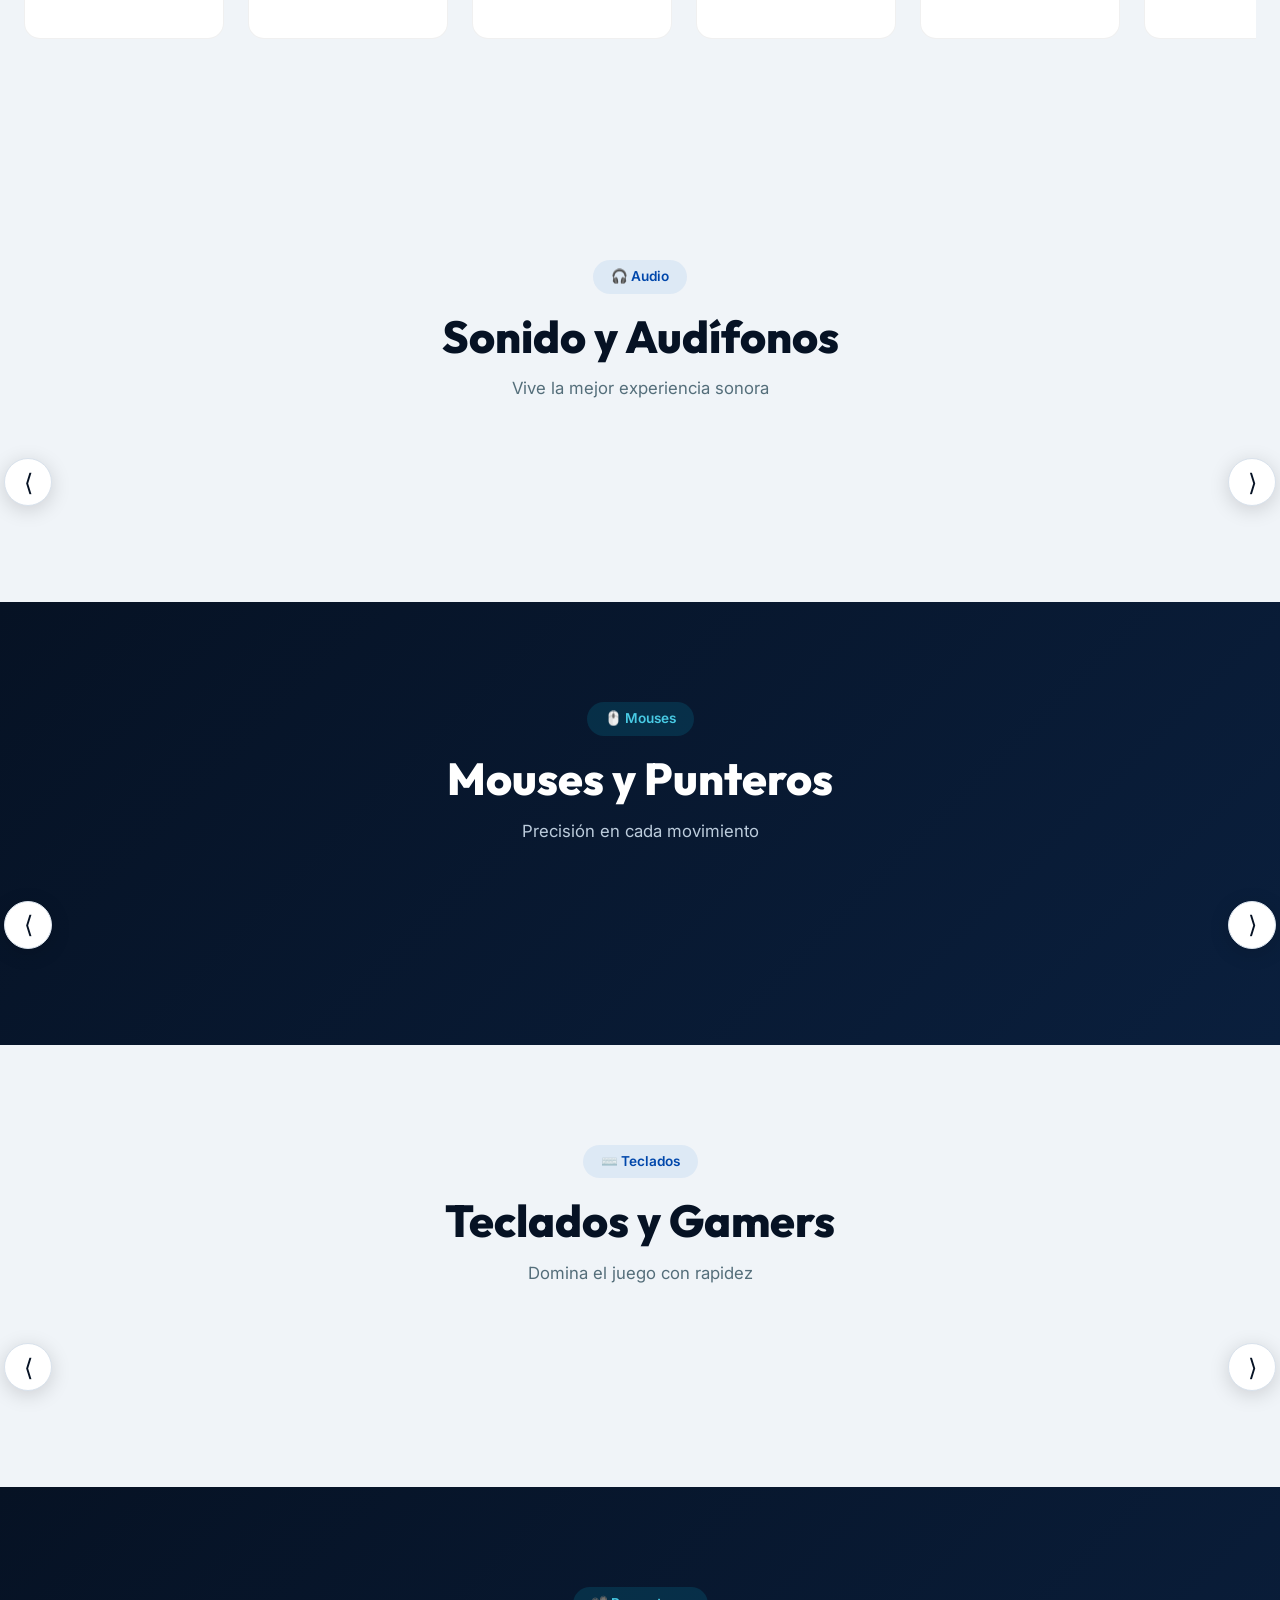
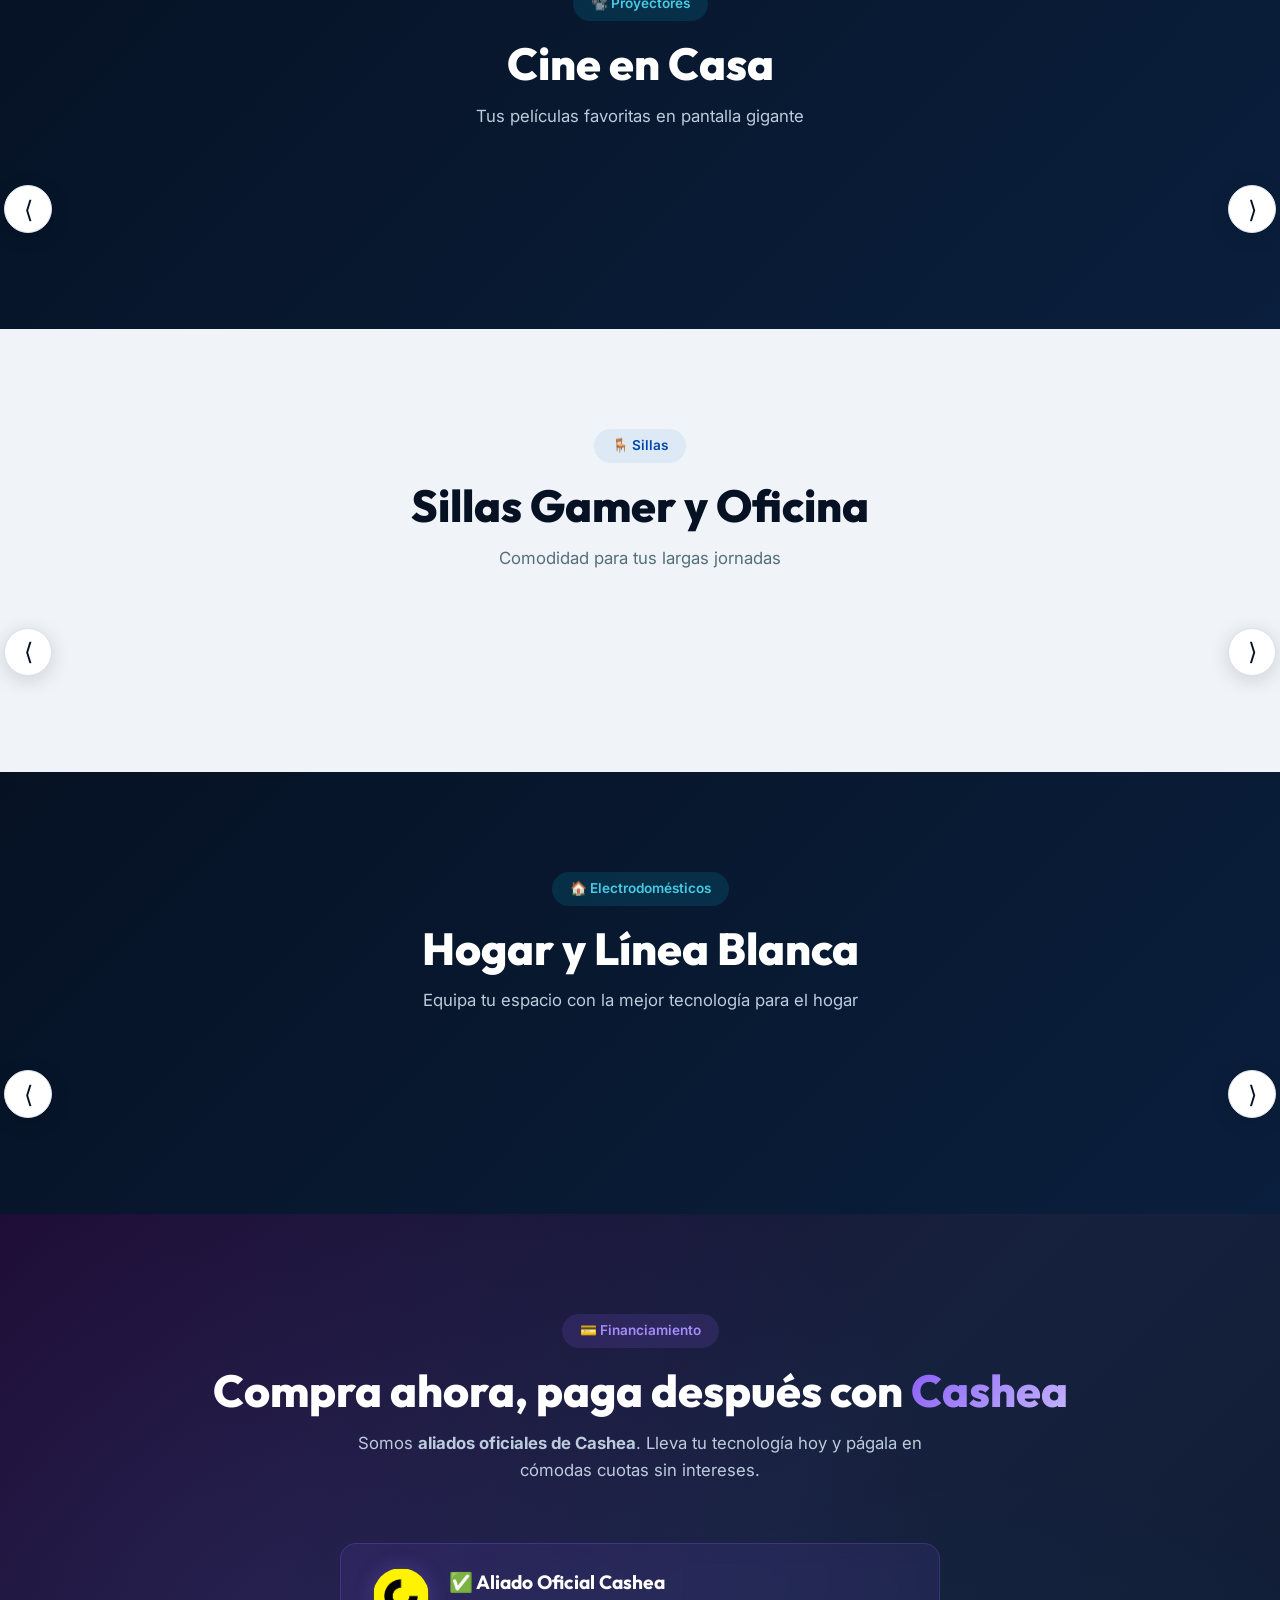
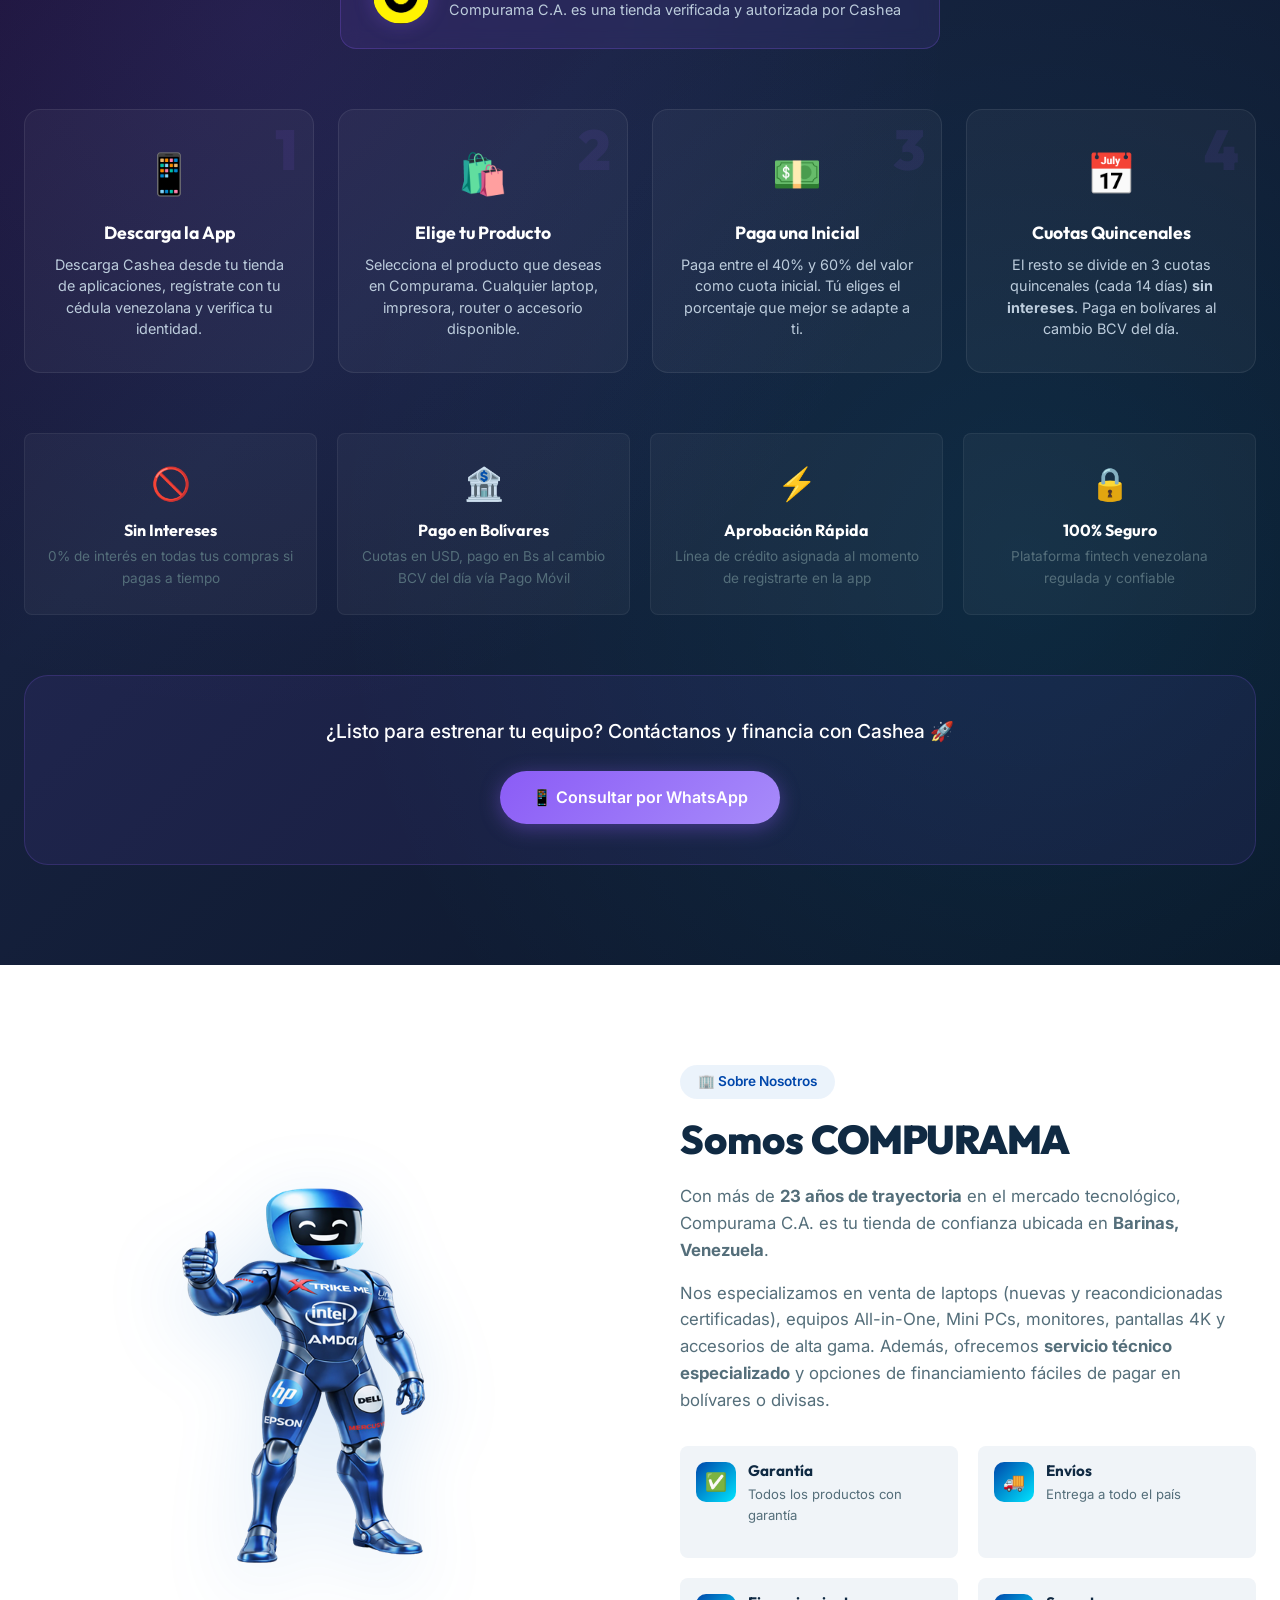
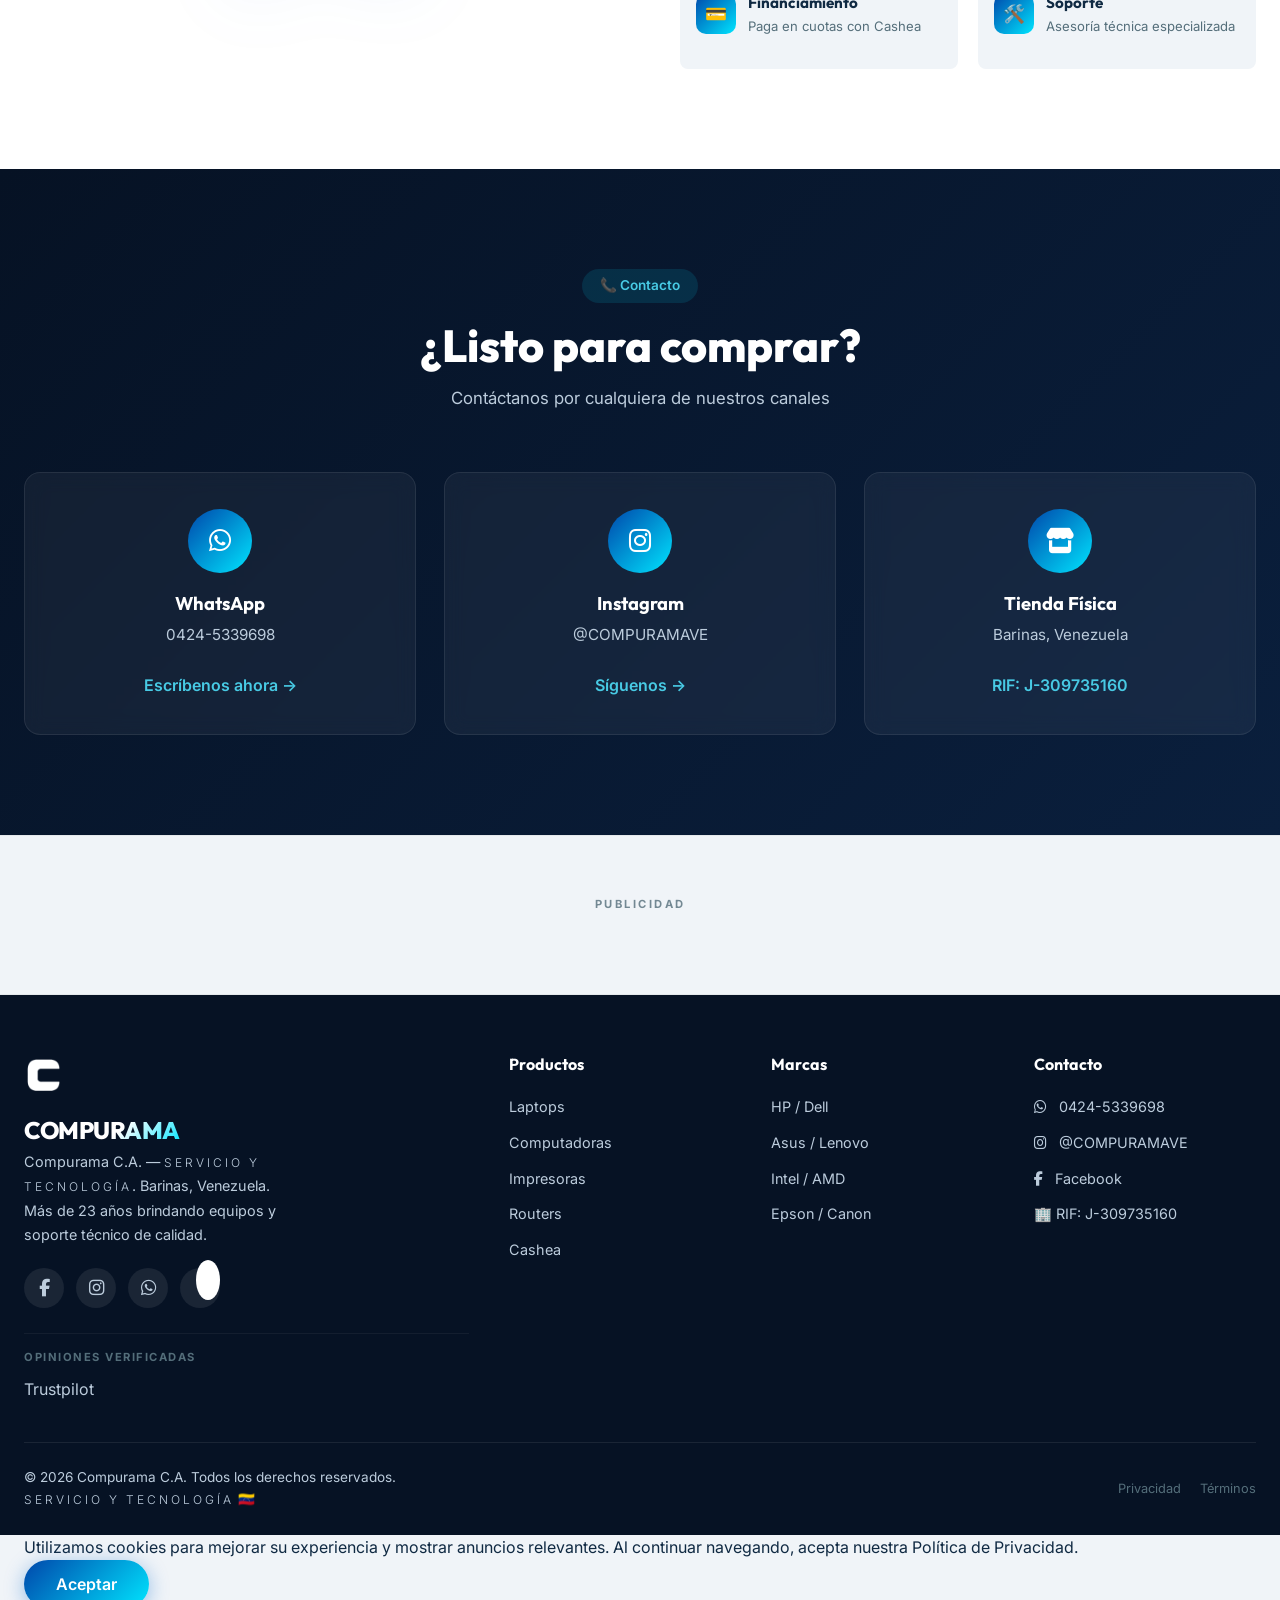
==== commit 7bb8d9b0: "feat: implement cookie consent banner and update privacy policy with AdSense disclosures while refin" ====
--- a/index.html
+++ b/index.html
@@ -1085,6 +1085,18 @@
     </div>
   </div>
 
+  <!-- ===== COOKIE CONSENT BANNER ===== -->
+  <div id="cookie-banner" class="cookie-banner">
+    <div class="container">
+      <div class="cookie-content">
+        <p>Utilizamos cookies para mejorar su experiencia y mostrar anuncios relevantes. Al continuar navegando, acepta nuestra <a href="privacidad.html">Política de Privacidad</a>.</p>
+        <div class="cookie-actions">
+          <button id="accept-cookies" class="btn btn-primary btn-sm">Aceptar</button>
+        </div>
+      </div>
+    </div>
+  </div>
+
   <script src="app.js" defer></script>
 </body>
 
--- a/styles.css
+++ b/styles.css
@@ -3170,27 +3170,29 @@
 
 /* ===== AD BANNERS ===== */
 .ad-banner-section {
-  padding: 40px 0;
+  padding: 60px 0;
   text-align: center;
-  background-color: rgba(255, 255, 255, 0.03);
-  border-top: 1px solid rgba(255, 255, 255, 0.05);
-  border-bottom: 1px solid rgba(255, 255, 255, 0.05);
+  background-color: rgba(255, 255, 255, 0.02);
+  border-top: 1px solid rgba(0, 0, 0, 0.05);
+  border-bottom: 1px solid rgba(0, 0, 0, 0.05);
   overflow: hidden;
+  clear: both;
 }
 
 .ad-label {
   display: block;
-  font-size: 0.65rem;
+  font-size: 0.7rem;
   color: var(--gray-500);
   text-transform: uppercase;
-  letter-spacing: 2px;
-  margin-bottom: 15px;
-  font-weight: 600;
+  letter-spacing: 2.5px;
+  margin-bottom: 20px;
+  font-weight: 700;
+  opacity: 0.8;
 }
 
 @media (max-width: 768px) {
   .ad-banner-section {
-    padding: 20px 0;
+    padding: 40px 0;
   }
 }
 
@@ -3636,3 +3638,4 @@
   margin-top: 15px !important;
   margin-bottom: 0 !important;
 }
+$styles
--- a/styles.css
+++ b/styles.css
@@ -3170,27 +3170,29 @@
 
 /* ===== AD BANNERS ===== */
 .ad-banner-section {
-  padding: 40px 0;
+  padding: 60px 0;
   text-align: center;
-  background-color: rgba(255, 255, 255, 0.03);
-  border-top: 1px solid rgba(255, 255, 255, 0.05);
-  border-bottom: 1px solid rgba(255, 255, 255, 0.05);
+  background-color: rgba(255, 255, 255, 0.02);
+  border-top: 1px solid rgba(0, 0, 0, 0.05);
+  border-bottom: 1px solid rgba(0, 0, 0, 0.05);
   overflow: hidden;
+  clear: both;
 }
 
 .ad-label {
   display: block;
-  font-size: 0.65rem;
+  font-size: 0.7rem;
   color: var(--gray-500);
   text-transform: uppercase;
-  letter-spacing: 2px;
-  margin-bottom: 15px;
-  font-weight: 600;
+  letter-spacing: 2.5px;
+  margin-bottom: 20px;
+  font-weight: 700;
+  opacity: 0.8;
 }
 
 @media (max-width: 768px) {
   .ad-banner-section {
-    padding: 20px 0;
+    padding: 40px 0;
   }
 }
 
@@ -3636,3 +3638,4 @@
   margin-top: 15px !important;
   margin-bottom: 0 !important;
 }
+$styles
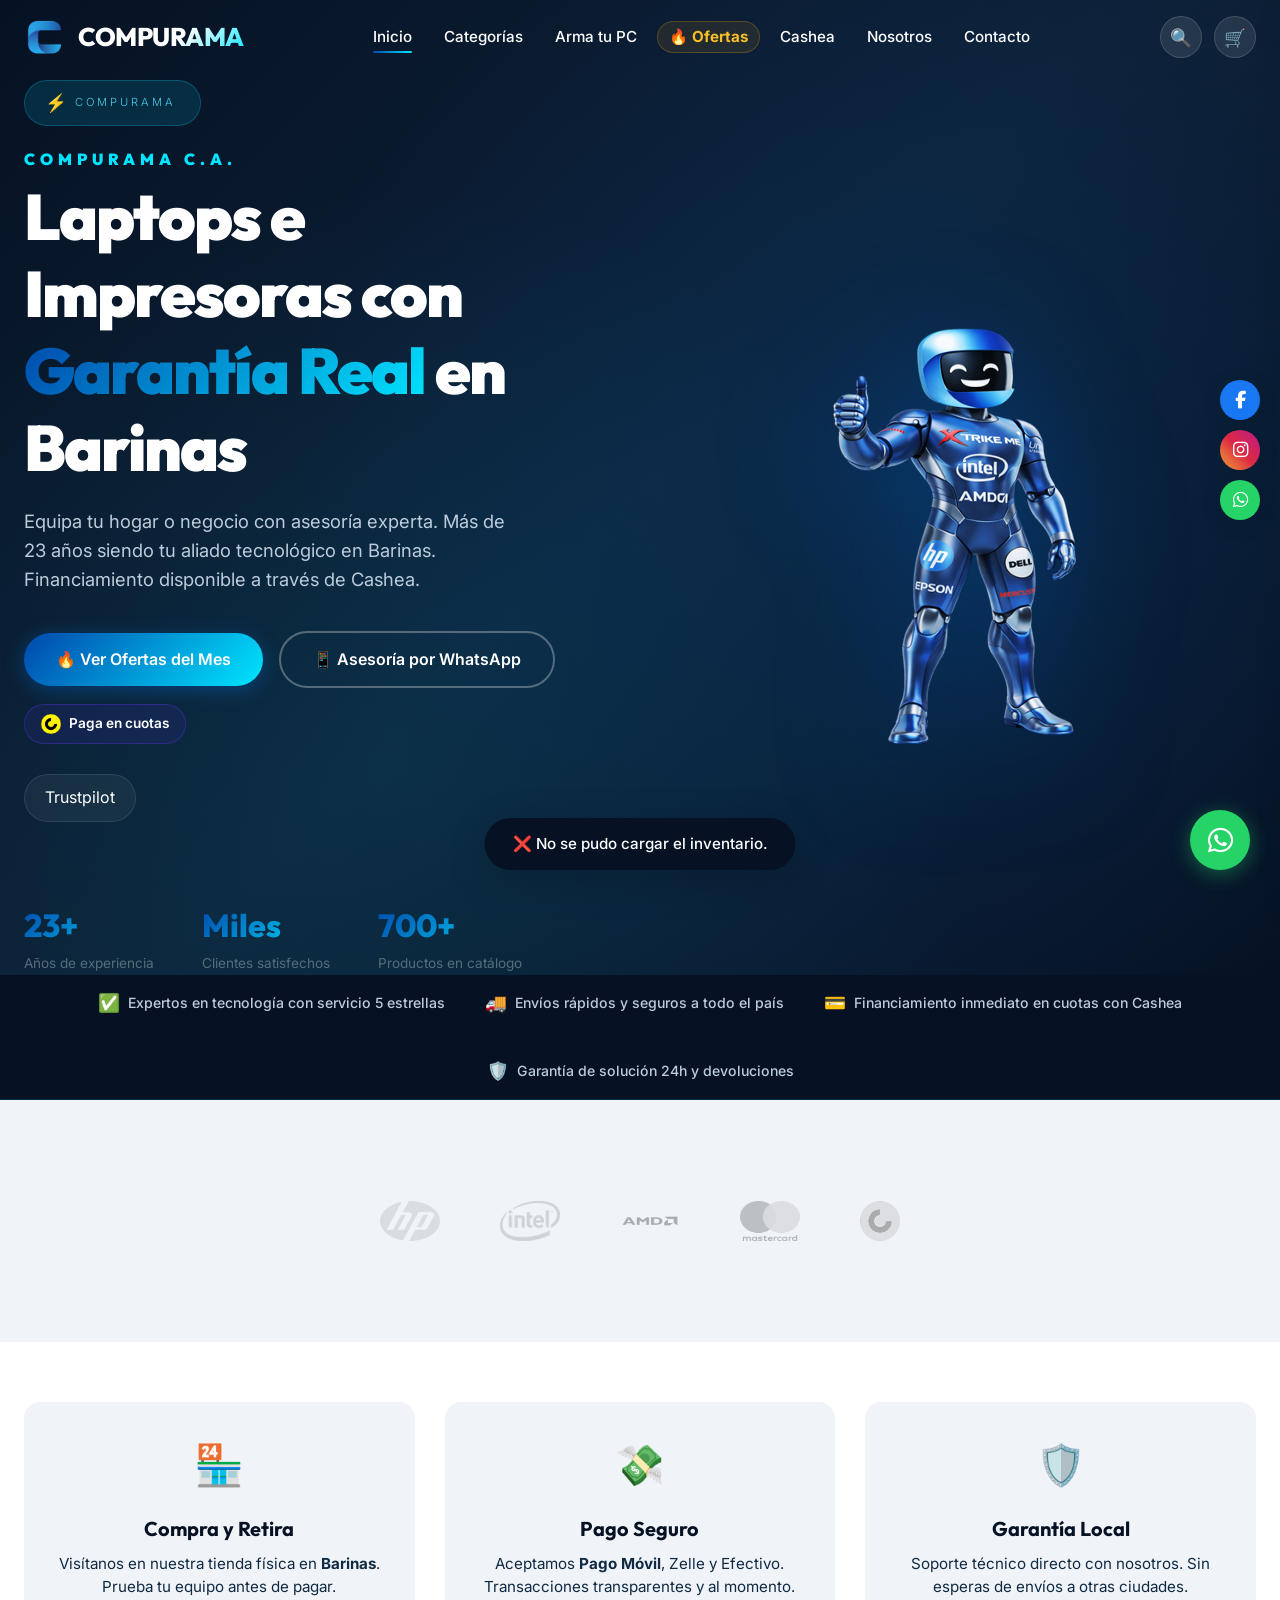
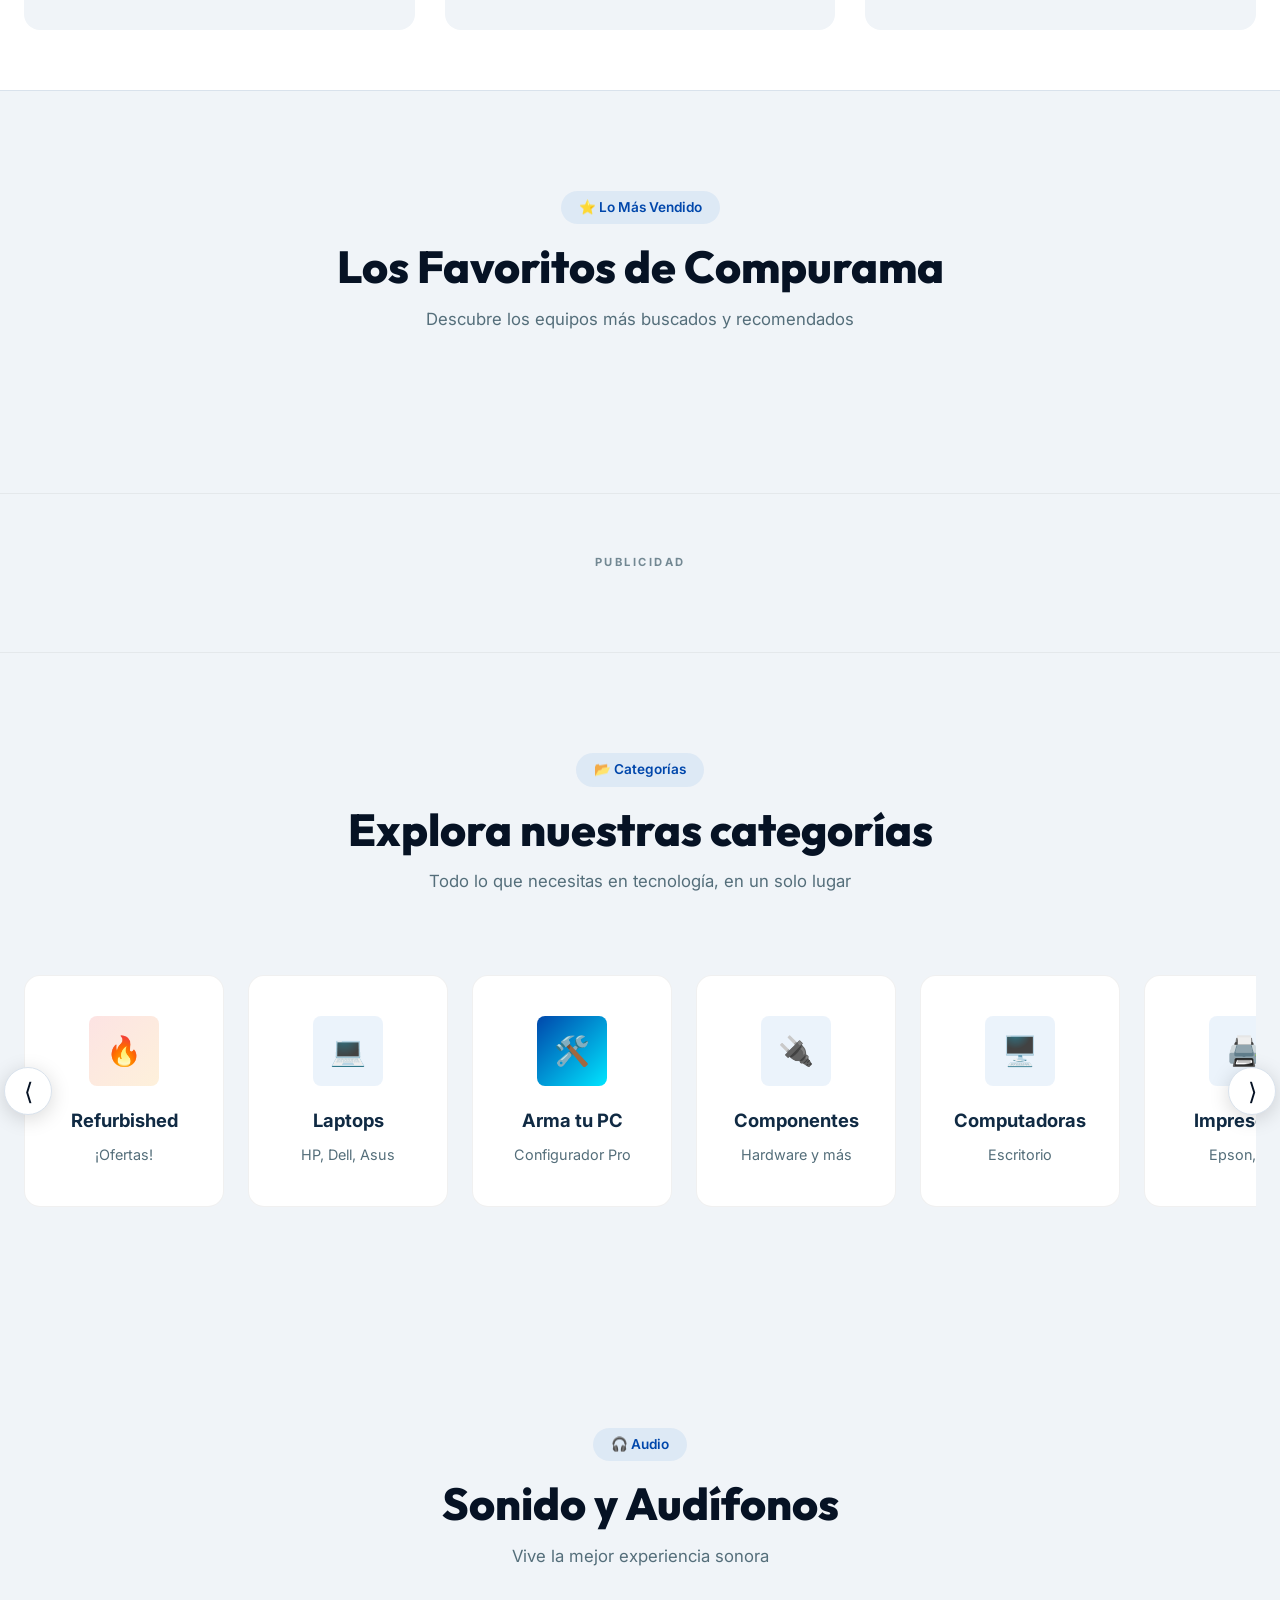
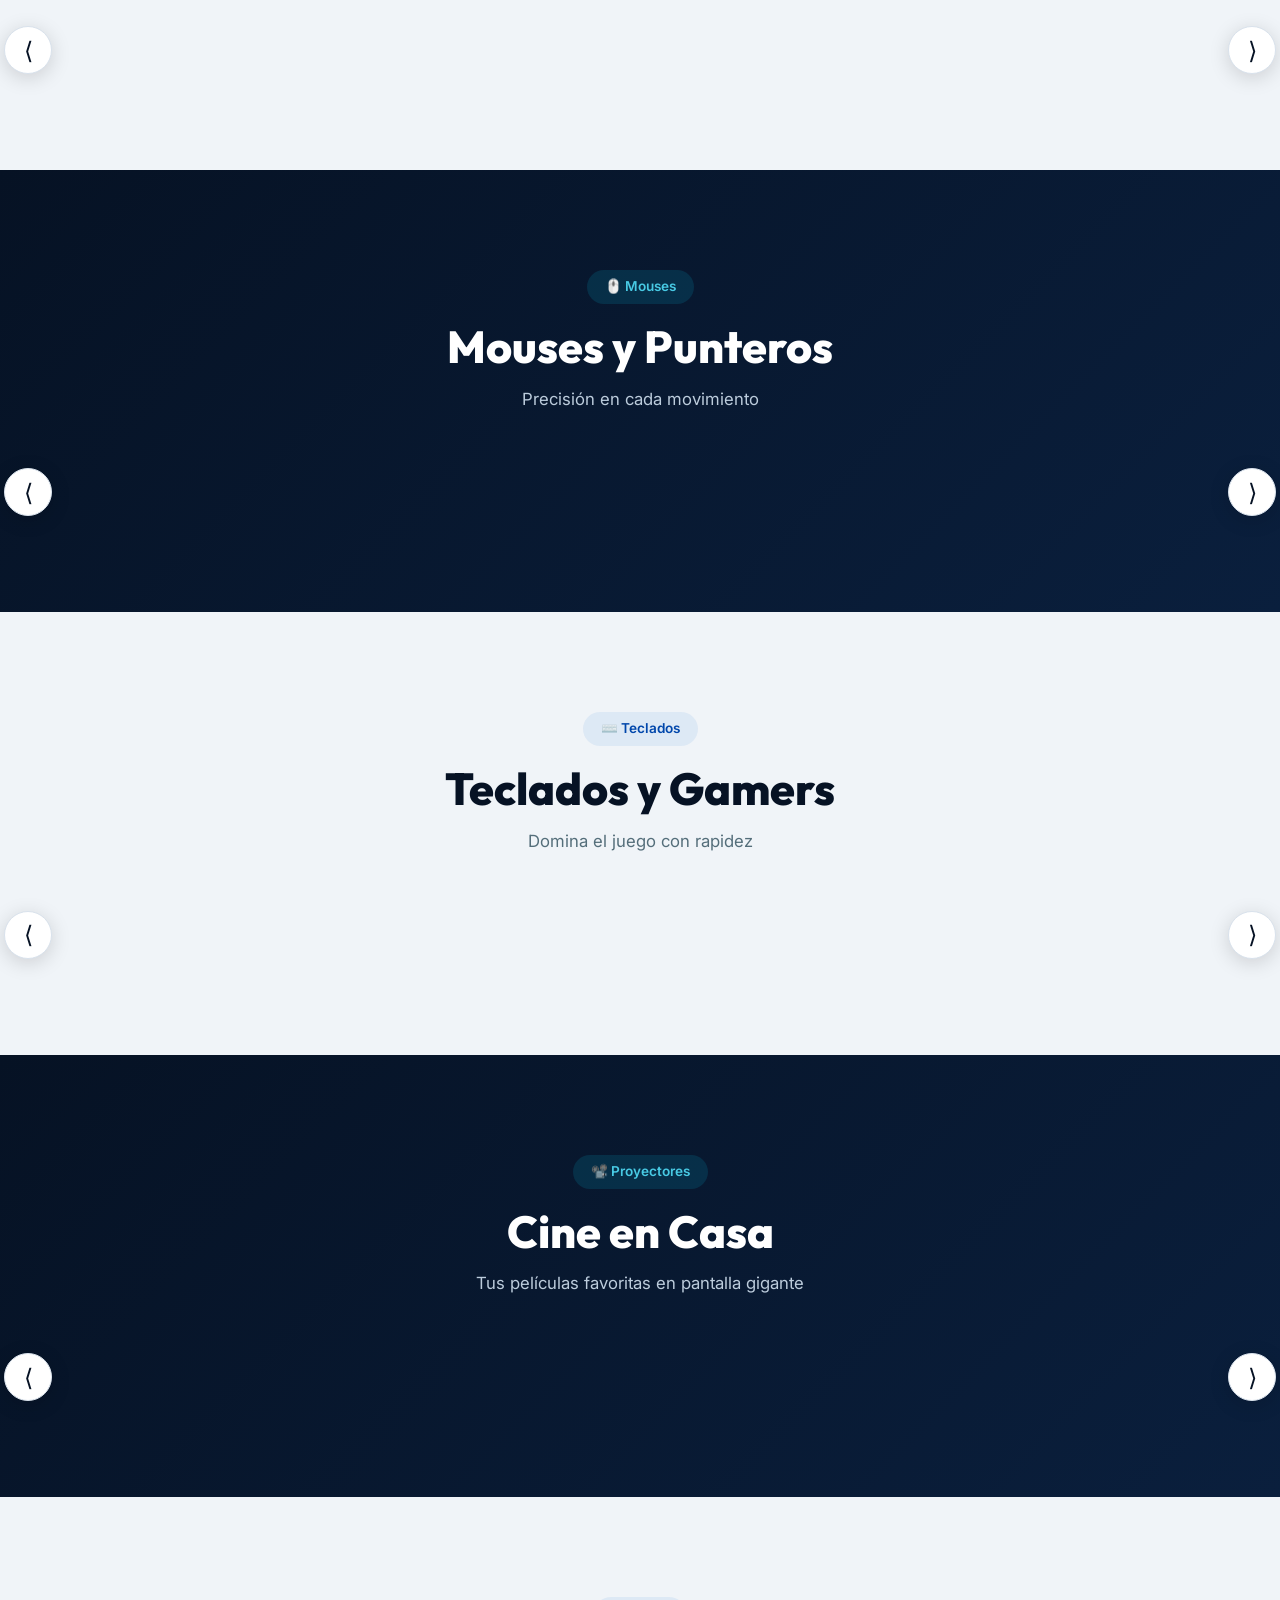
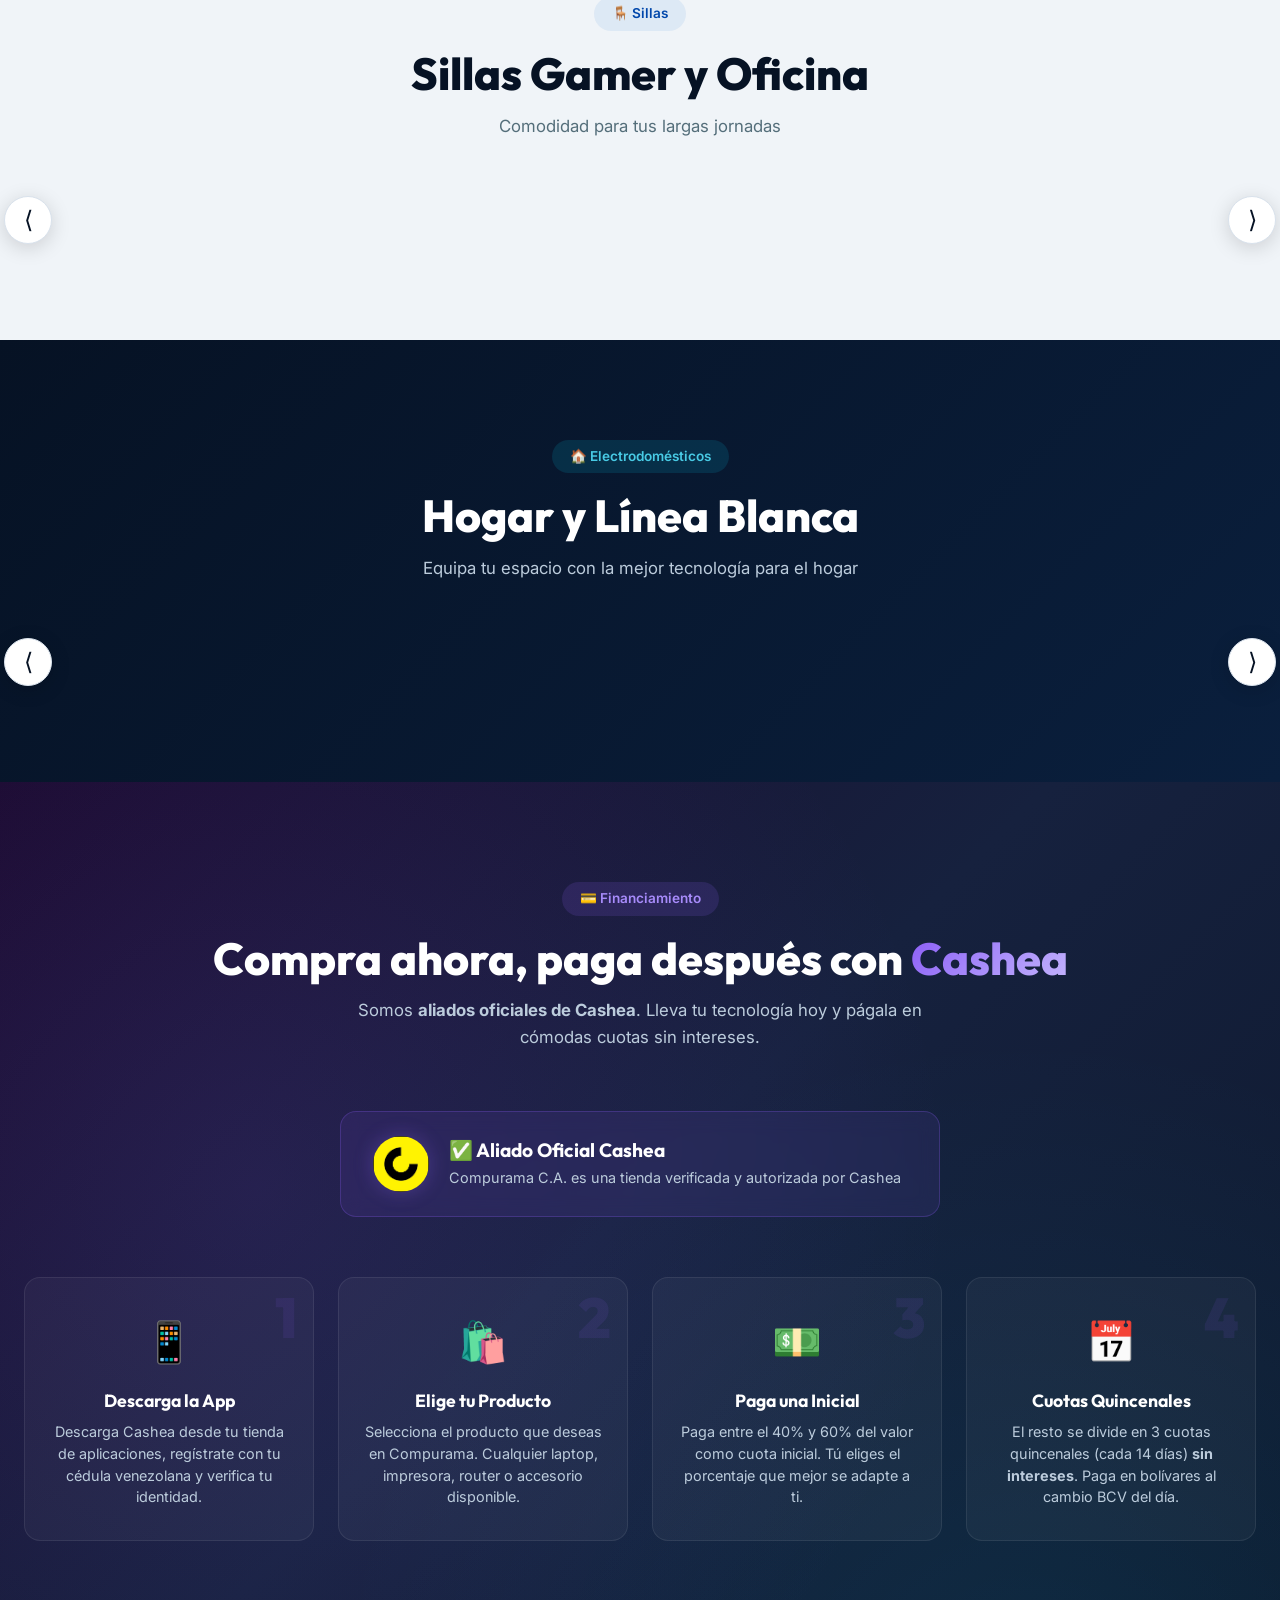
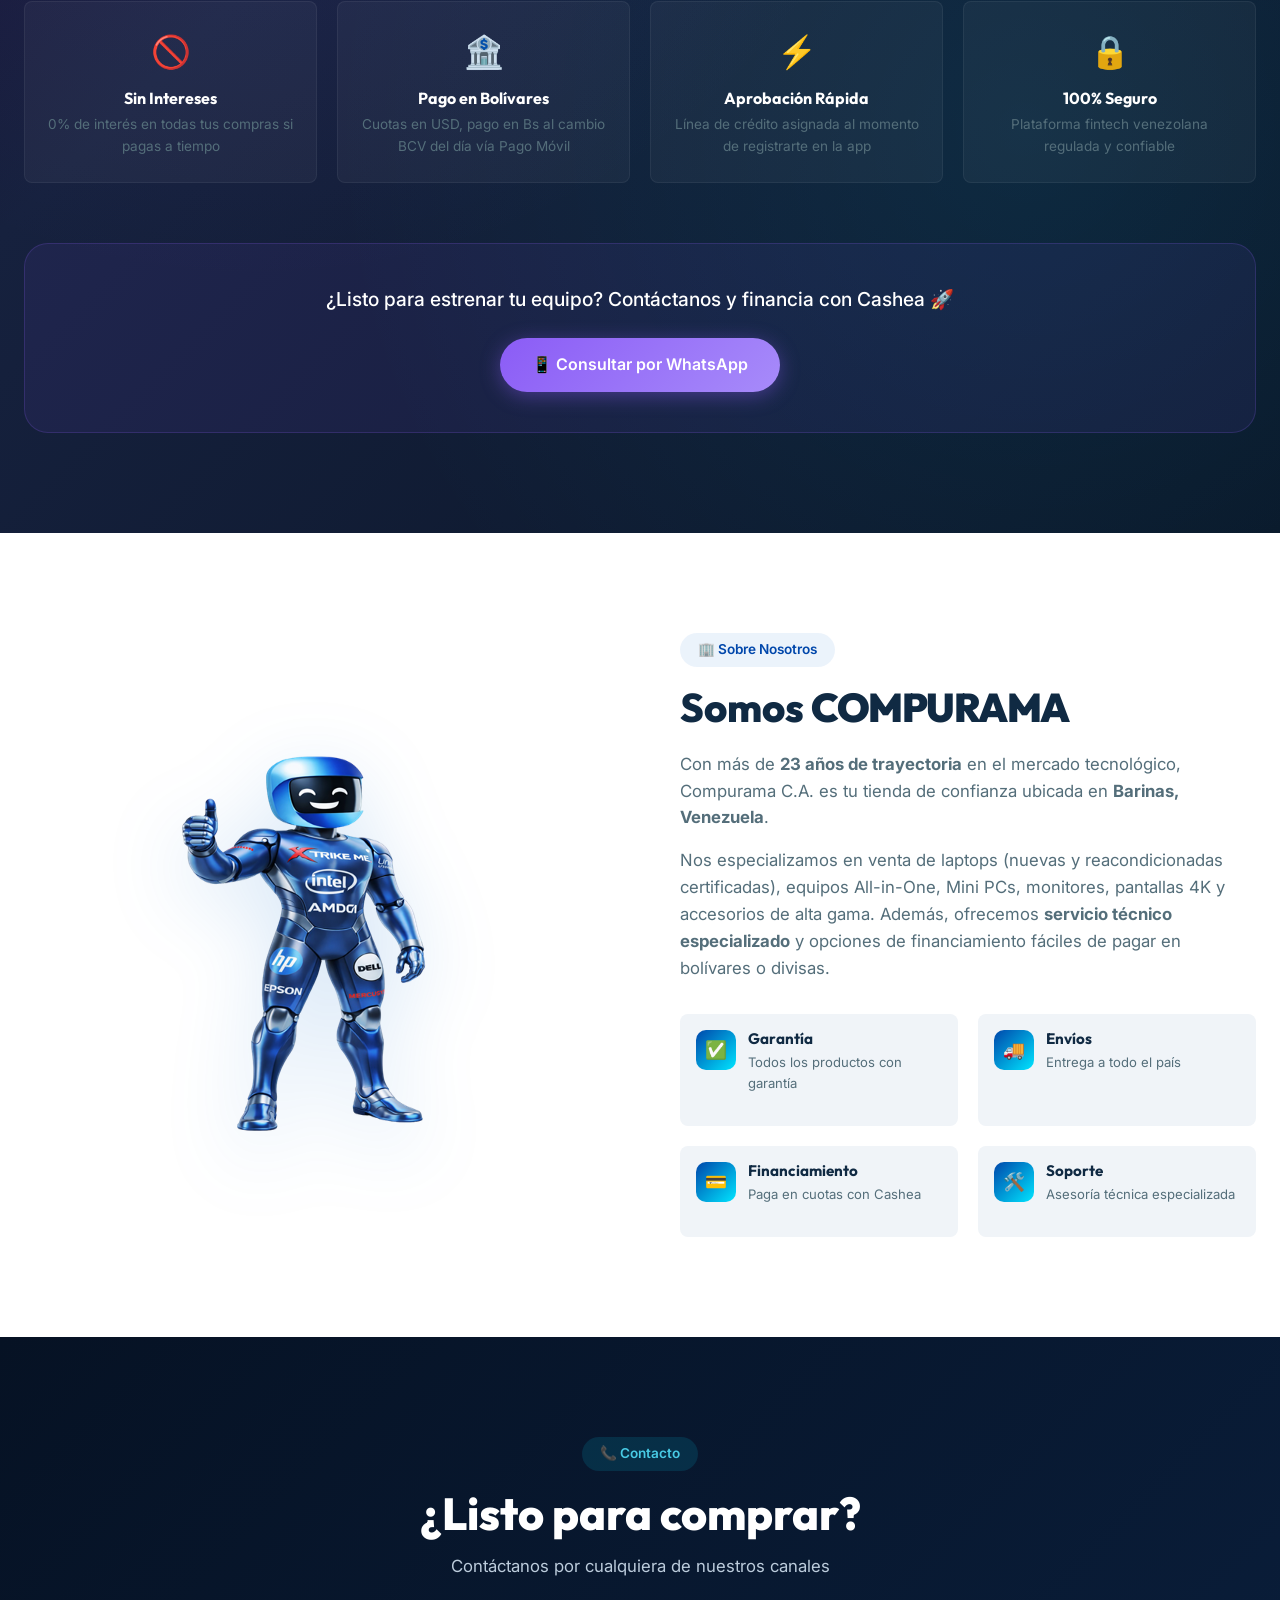
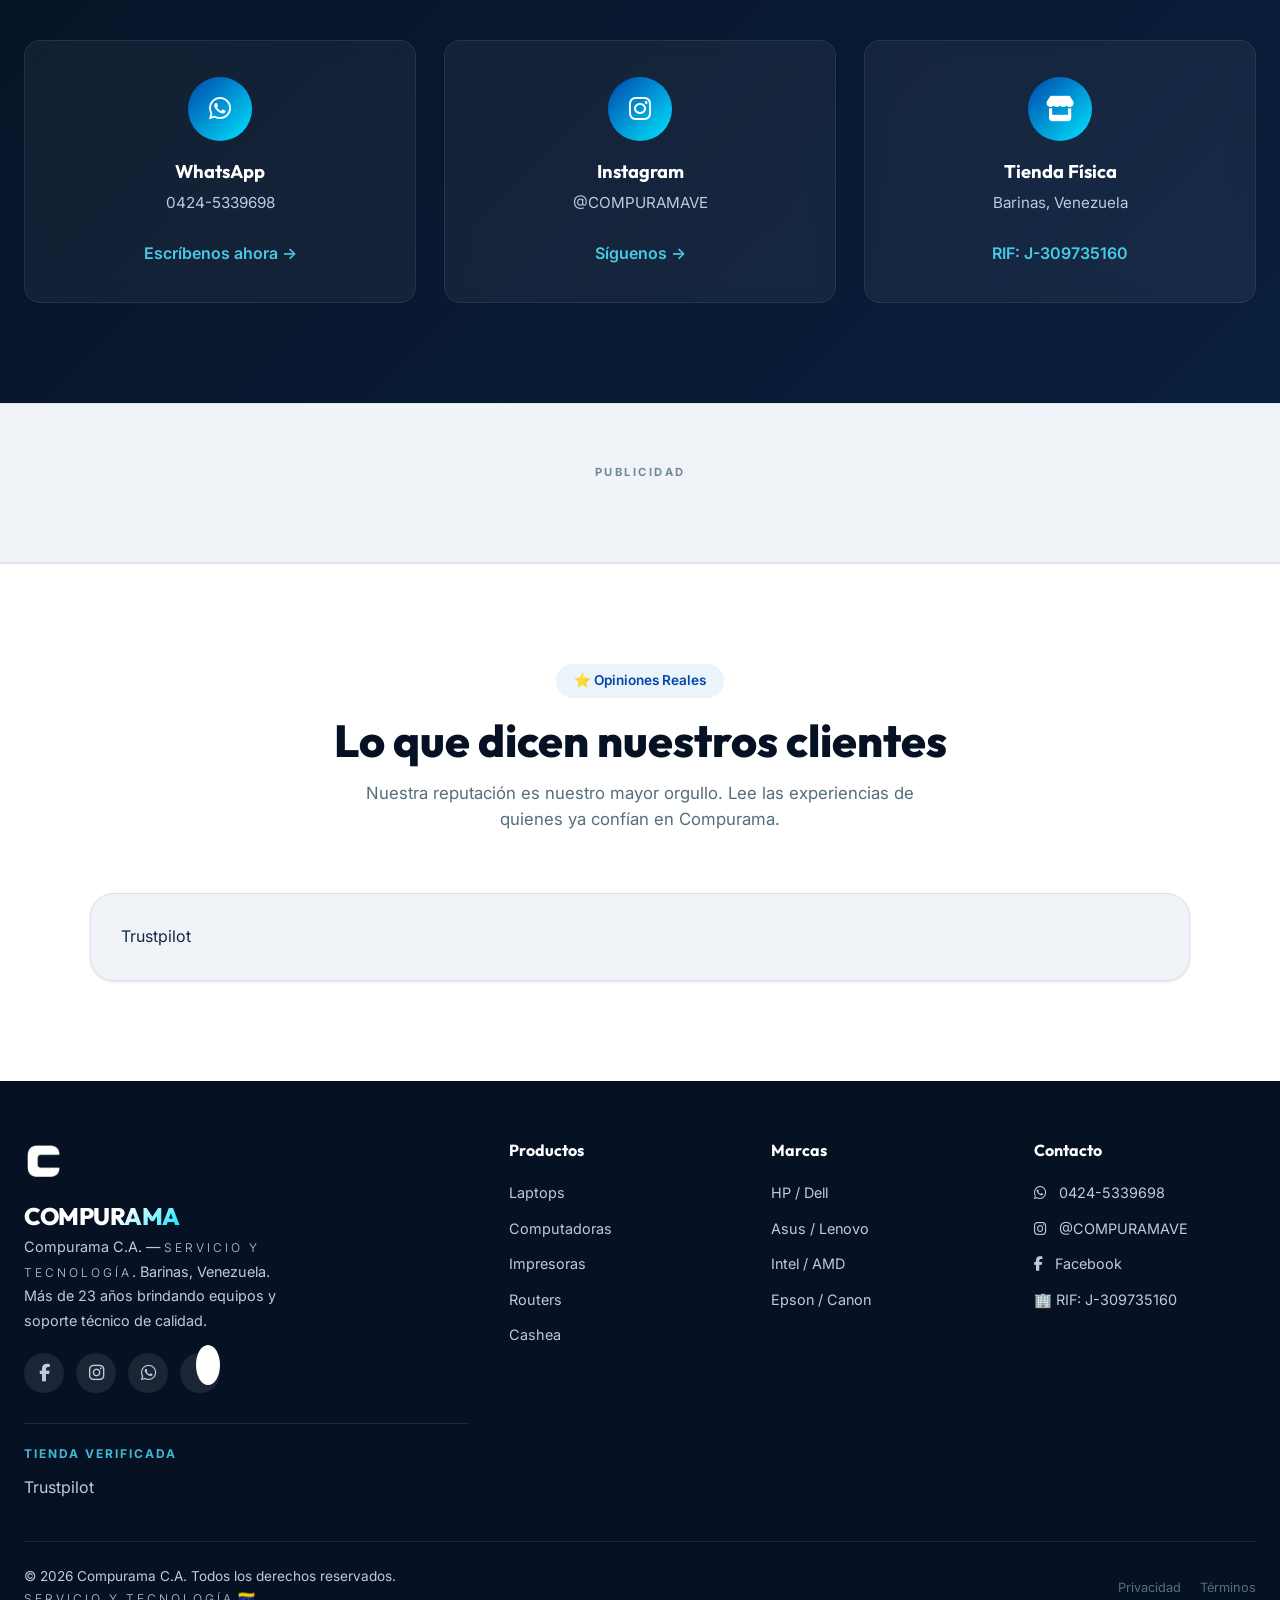
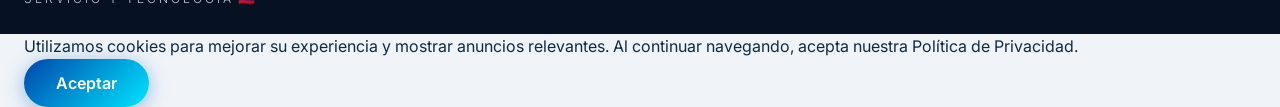
==== commit 41d86f5e: "Enhance Trustpilot integration with Carousel, Hero widget, and improved Footer stars" ====
--- a/index.html
+++ b/index.html
@@ -258,6 +258,12 @@
                 <span>Paga en cuotas</span>
               </div>
             </div>
+            <!-- Trustpilot Hero Badge -->
+            <div class="trustpilot-hero-widget reveal" style="margin-top: -10px; margin-bottom: 30px;">
+              <div class="trustpilot-widget" data-locale="es-ES" data-template-id="5419636213f4c60b10d46150" data-businessunit-id="64062f6b3e7f4c0001f3e721" data-style-height="24px" data-style-width="100%" data-theme="dark">
+                <a href="https://es.trustpilot.com/review/compuramave.github.io" target="_blank" rel="noopener">Trustpilot</a>
+              </div>
+            </div>
             <div class="hero-stats">
               <div class="stat-item">
                 <div class="stat-number">23+</div>
@@ -926,6 +932,23 @@
         </div>
       </div>
     </div><!-- End #view-builder -->
+    <!-- ===== TRUSTPILOT REVIEWS SECTION ===== -->
+    <section class="trustpilot-reviews reveal" id="opiniones">
+      <div class="container">
+        <div class="section-header">
+          <div class="section-tag">⭐ Opiniones Reales</div>
+          <h2>Lo que dicen nuestros clientes</h2>
+          <p>Nuestra reputación es nuestro mayor orgullo. Lee las experiencias de quienes ya confían en Compurama.</p>
+        </div>
+        <div class="trustpilot-carousel-wrapper">
+          <!-- TrustBox widget - Review Carousel -->
+          <div class="trustpilot-widget" data-locale="es-ES" data-template-id="539adbd6dec7e10450c2111d" data-businessunit-id="64062f6b3e7f4c0001f3e721" data-style-height="350px" data-style-width="100%" data-theme="light" data-stars="1,2,3,4,5" data-review-languages="es">
+            <a href="https://es.trustpilot.com/review/compuramave.github.io" target="_blank" rel="noopener">Trustpilot</a>
+          </div>
+        </div>
+      </div>
+    </section>
+
     <footer class="footer">
       <div class="container">
         <div class="footer-grid">
@@ -948,9 +971,9 @@
             </div>
             
             <div class="footer-trustpilot">
-              <span class="trustpilot-label">Opiniones Verificadas</span>
-              <!-- TrustBox widget - Micro Review Count -->
-              <div class="trustpilot-widget" data-locale="es-ES" data-template-id="5419636213f4c60b10d46150" data-businessunit-id="64062f6b3e7f4c0001f3e721" data-style-height="24px" data-style-width="100%" data-theme="dark">
+              <span class="trustpilot-label">Tienda Verificada</span>
+              <!-- TrustBox widget - Micro Star -->
+              <div class="trustpilot-widget" data-locale="es-ES" data-template-id="541963ed13f4c60b10d46152" data-businessunit-id="64062f6b3e7f4c0001f3e721" data-style-height="40px" data-style-width="100%" data-theme="dark">
                 <a href="https://es.trustpilot.com/review/compuramave.github.io" target="_blank" rel="noopener">Trustpilot</a>
               </div>
             </div>
--- a/styles.css
+++ b/styles.css
@@ -3638,4 +3638,74 @@
   margin-top: 15px !important;
   margin-bottom: 0 !important;
 }
-$styles
+/* ===== TRUSTPILOT INTEGRATION ENHANCEMENTS ===== */
+.trustpilot-reviews {
+  padding: 100px 0;
+  background: var(--white);
+  border-top: 1px solid var(--gray-200);
+}
+
+.trustpilot-carousel-wrapper {
+  max-width: 1100px;
+  margin: 40px auto 0;
+  background: var(--gray-100);
+  padding: 30px;
+  border-radius: var(--radius-lg);
+  border: 1px solid var(--gray-200);
+  box-shadow: var(--shadow-sm);
+}
+
+.trustpilot-hero-widget {
+  background: rgba(255, 255, 255, 0.05);
+  backdrop-filter: blur(5px);
+  padding: 10px 20px;
+  border-radius: 50px;
+  display: inline-block;
+  border: 1px solid rgba(255, 255, 255, 0.1);
+  margin-top: 10px;
+  animation: fadeInUp 0.6s ease 0.5s both;
+}
+
+.footer-trustpilot {
+  margin-top: 30px;
+  display: flex;
+  flex-direction: column;
+  align-items: flex-start;
+  gap: 12px;
+  border-top: 1px solid rgba(255, 255, 255, 0.1);
+  padding-top: 20px;
+  width: 100%;
+}
+
+.trustpilot-label {
+  font-size: 0.75rem;
+  color: var(--cyan-light);
+  text-transform: uppercase;
+  letter-spacing: 2px;
+  font-weight: 700;
+  opacity: 0.9;
+}
+
+.footer-trustpilot .trustpilot-widget {
+  filter: drop-shadow(0 4px 10px rgba(0, 0, 0, 0.3));
+  transition: var(--transition);
+}
+
+.footer-trustpilot .trustpilot-widget:hover {
+  transform: translateY(-3px);
+}
+
+@media (max-width: 768px) {
+  .trustpilot-reviews {
+    padding: 60px 0;
+  }
+  
+  .trustpilot-carousel-wrapper {
+    padding: 15px;
+    margin-top: 20px;
+  }
+  
+  .trustpilot-hero-widget {
+    margin-bottom: 40px;
+  }
+}
--- a/styles.css
+++ b/styles.css
@@ -3638,4 +3638,74 @@
   margin-top: 15px !important;
   margin-bottom: 0 !important;
 }
-$styles
+/* ===== TRUSTPILOT INTEGRATION ENHANCEMENTS ===== */
+.trustpilot-reviews {
+  padding: 100px 0;
+  background: var(--white);
+  border-top: 1px solid var(--gray-200);
+}
+
+.trustpilot-carousel-wrapper {
+  max-width: 1100px;
+  margin: 40px auto 0;
+  background: var(--gray-100);
+  padding: 30px;
+  border-radius: var(--radius-lg);
+  border: 1px solid var(--gray-200);
+  box-shadow: var(--shadow-sm);
+}
+
+.trustpilot-hero-widget {
+  background: rgba(255, 255, 255, 0.05);
+  backdrop-filter: blur(5px);
+  padding: 10px 20px;
+  border-radius: 50px;
+  display: inline-block;
+  border: 1px solid rgba(255, 255, 255, 0.1);
+  margin-top: 10px;
+  animation: fadeInUp 0.6s ease 0.5s both;
+}
+
+.footer-trustpilot {
+  margin-top: 30px;
+  display: flex;
+  flex-direction: column;
+  align-items: flex-start;
+  gap: 12px;
+  border-top: 1px solid rgba(255, 255, 255, 0.1);
+  padding-top: 20px;
+  width: 100%;
+}
+
+.trustpilot-label {
+  font-size: 0.75rem;
+  color: var(--cyan-light);
+  text-transform: uppercase;
+  letter-spacing: 2px;
+  font-weight: 700;
+  opacity: 0.9;
+}
+
+.footer-trustpilot .trustpilot-widget {
+  filter: drop-shadow(0 4px 10px rgba(0, 0, 0, 0.3));
+  transition: var(--transition);
+}
+
+.footer-trustpilot .trustpilot-widget:hover {
+  transform: translateY(-3px);
+}
+
+@media (max-width: 768px) {
+  .trustpilot-reviews {
+    padding: 60px 0;
+  }
+  
+  .trustpilot-carousel-wrapper {
+    padding: 15px;
+    margin-top: 20px;
+  }
+  
+  .trustpilot-hero-widget {
+    margin-bottom: 40px;
+  }
+}
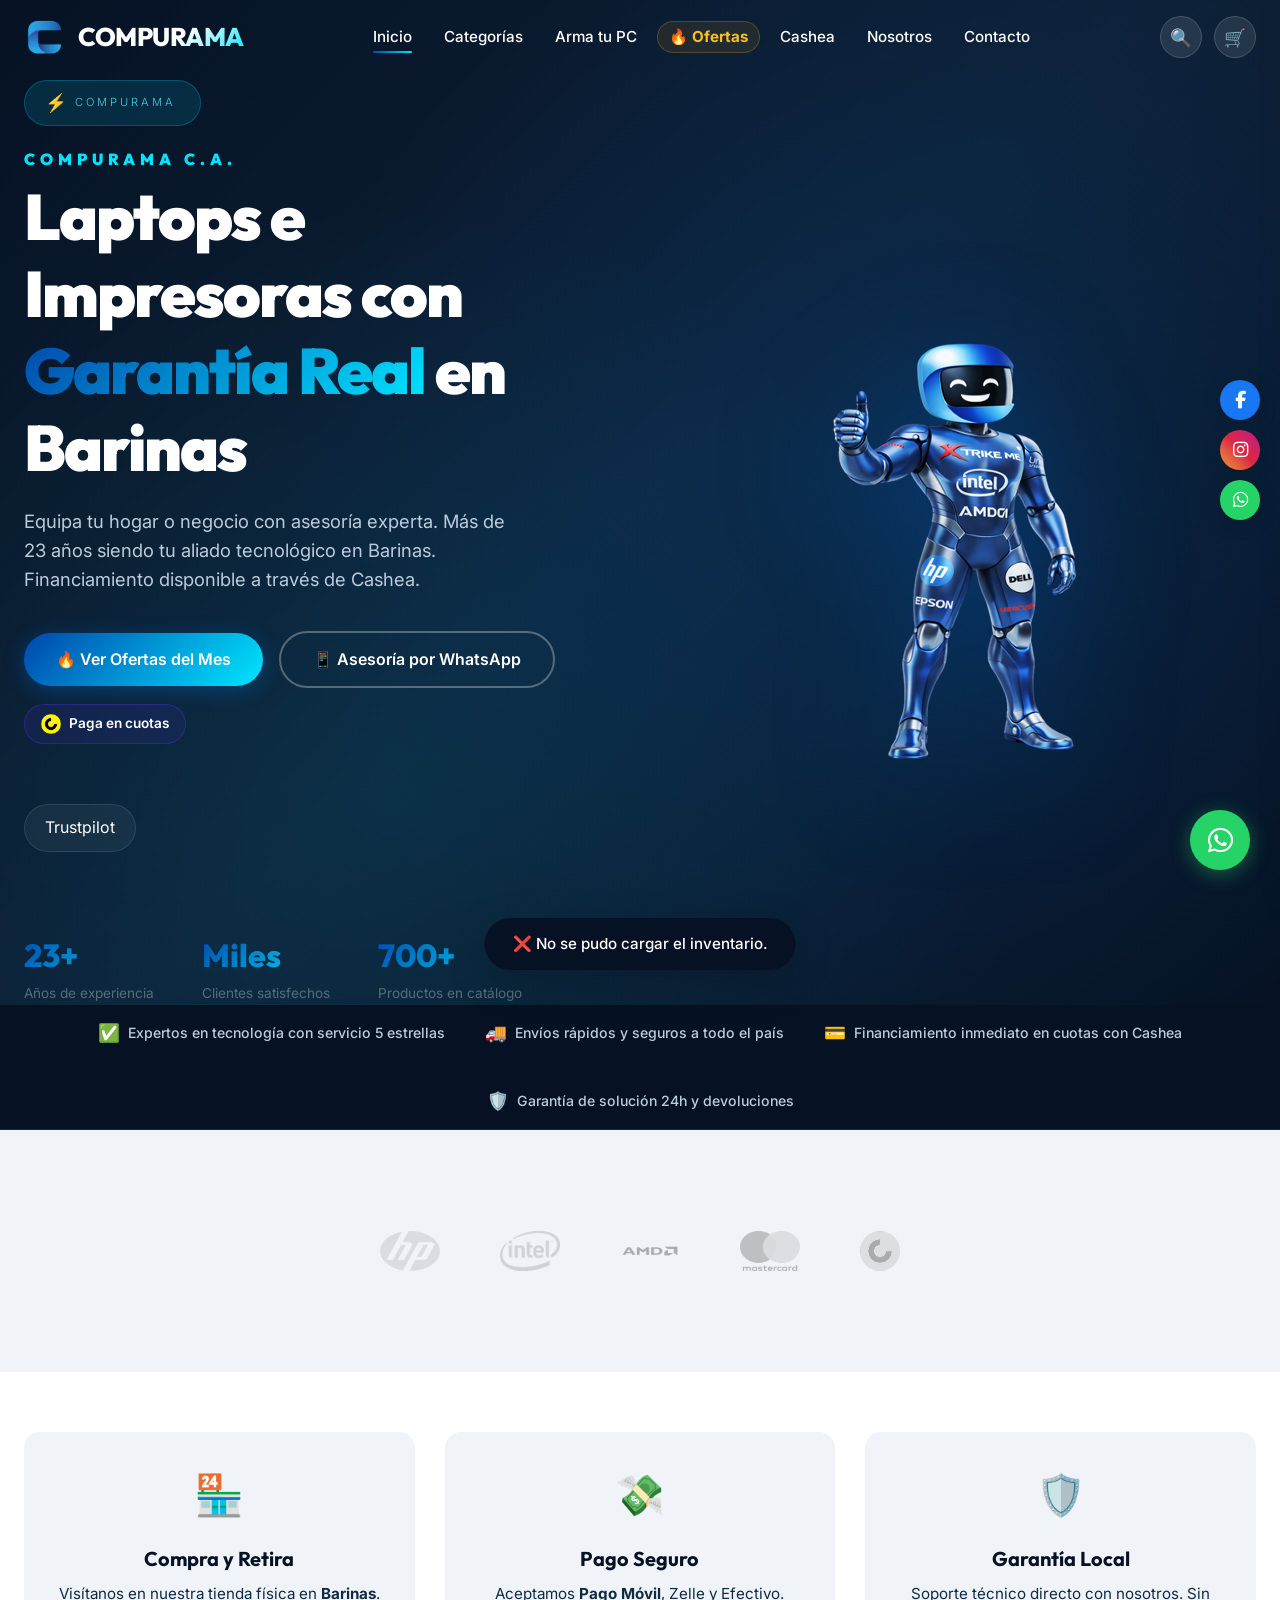
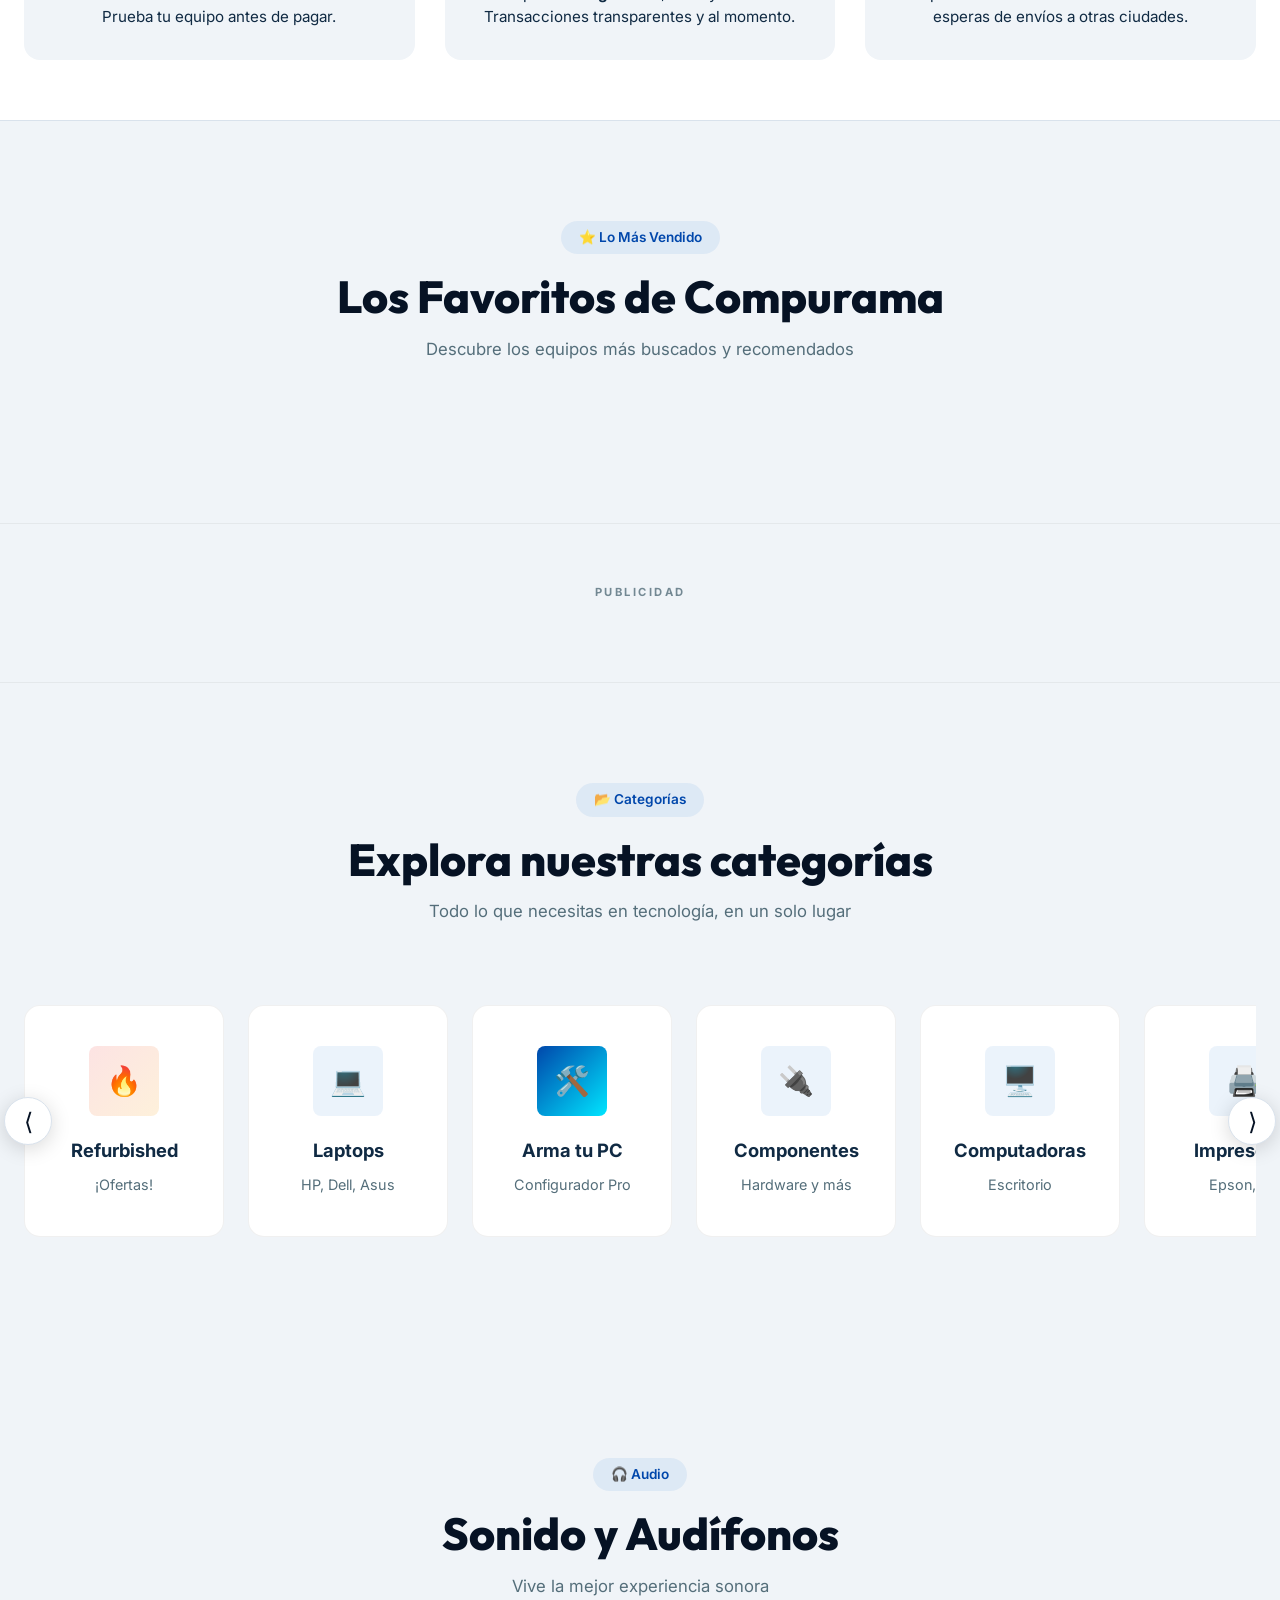
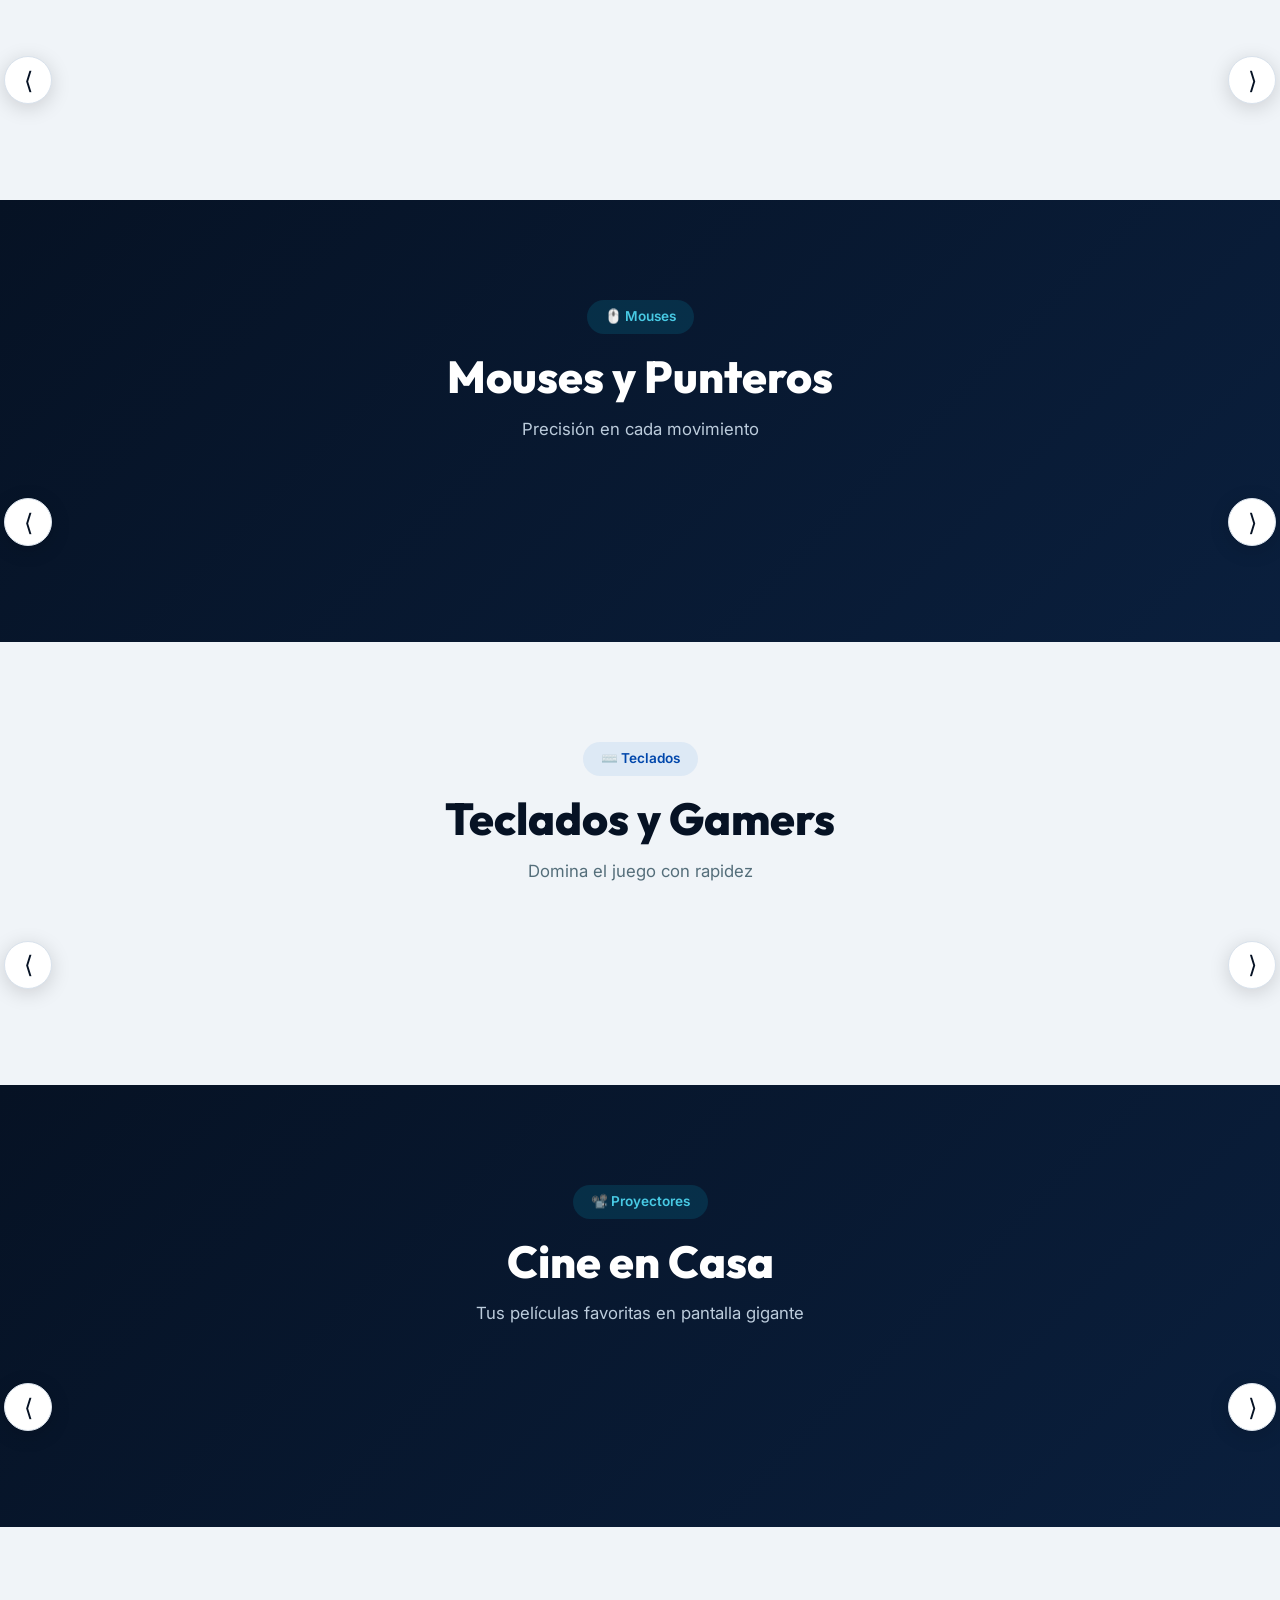
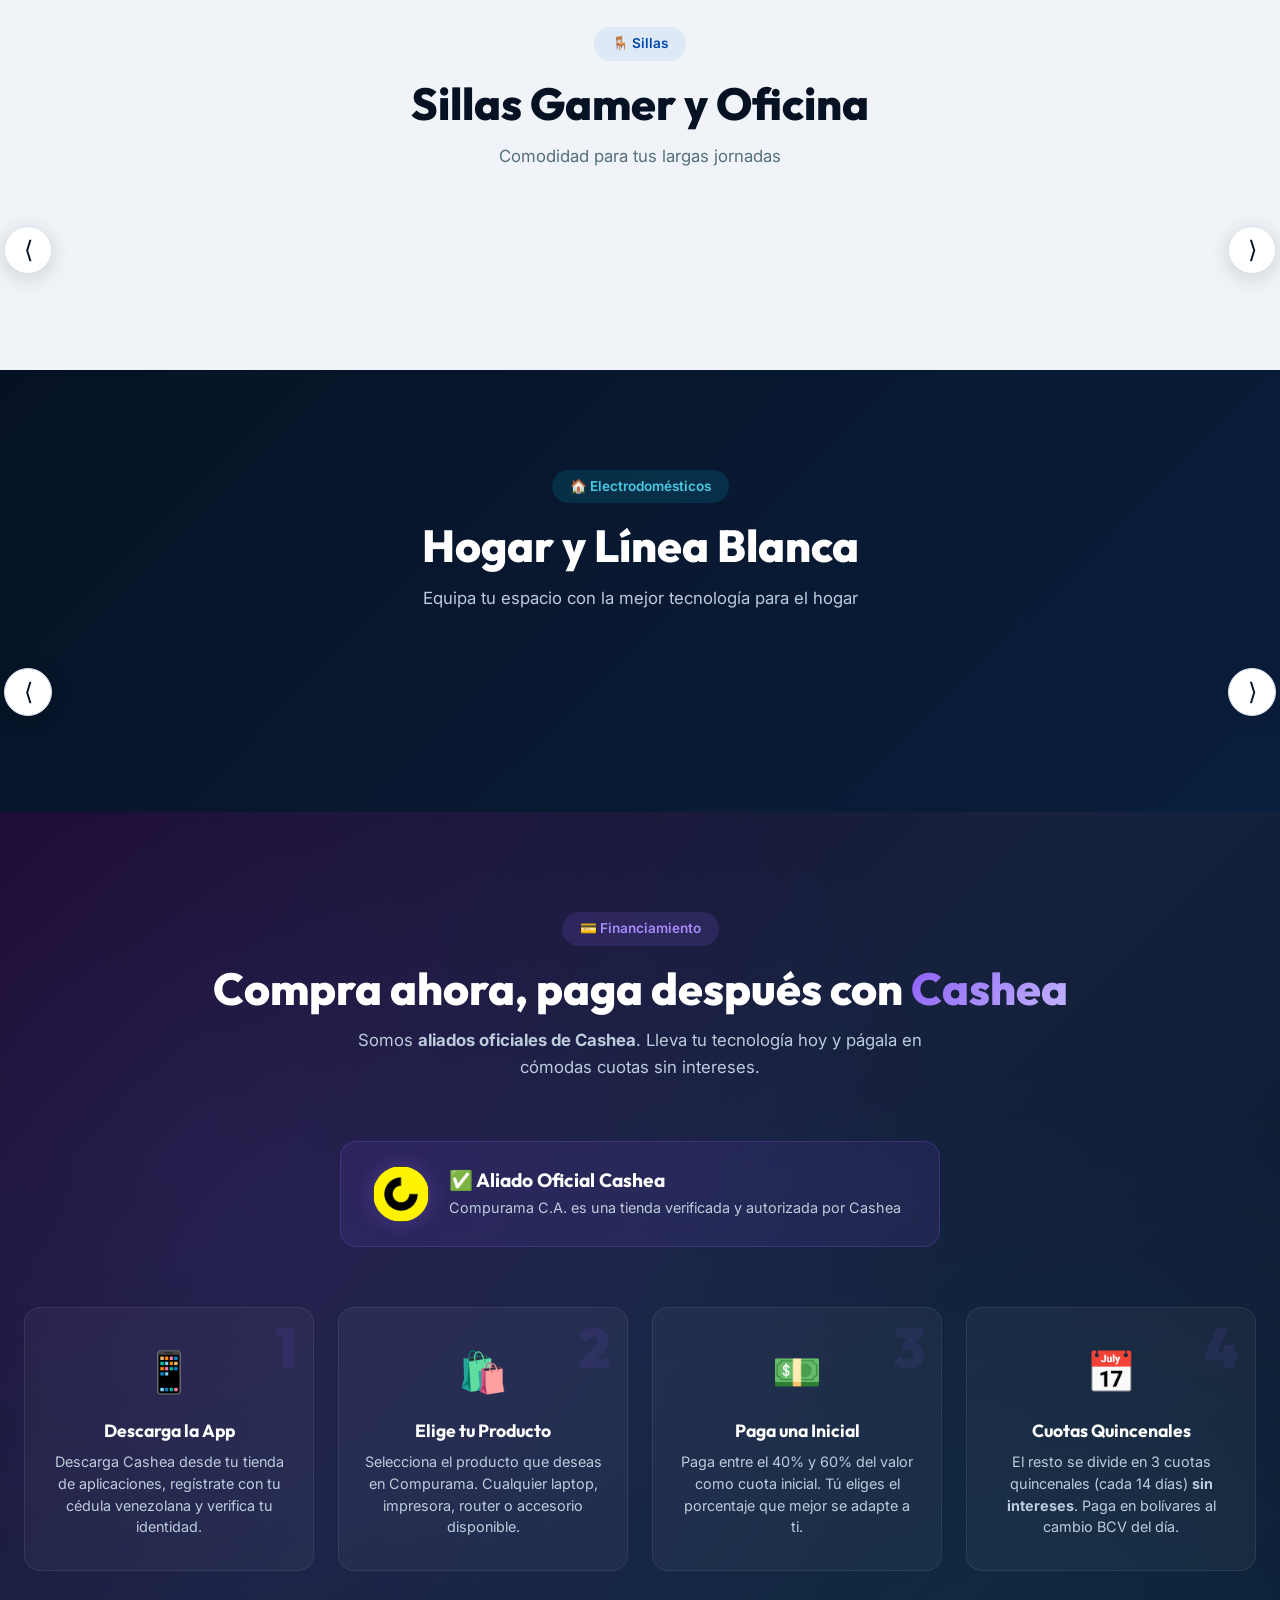
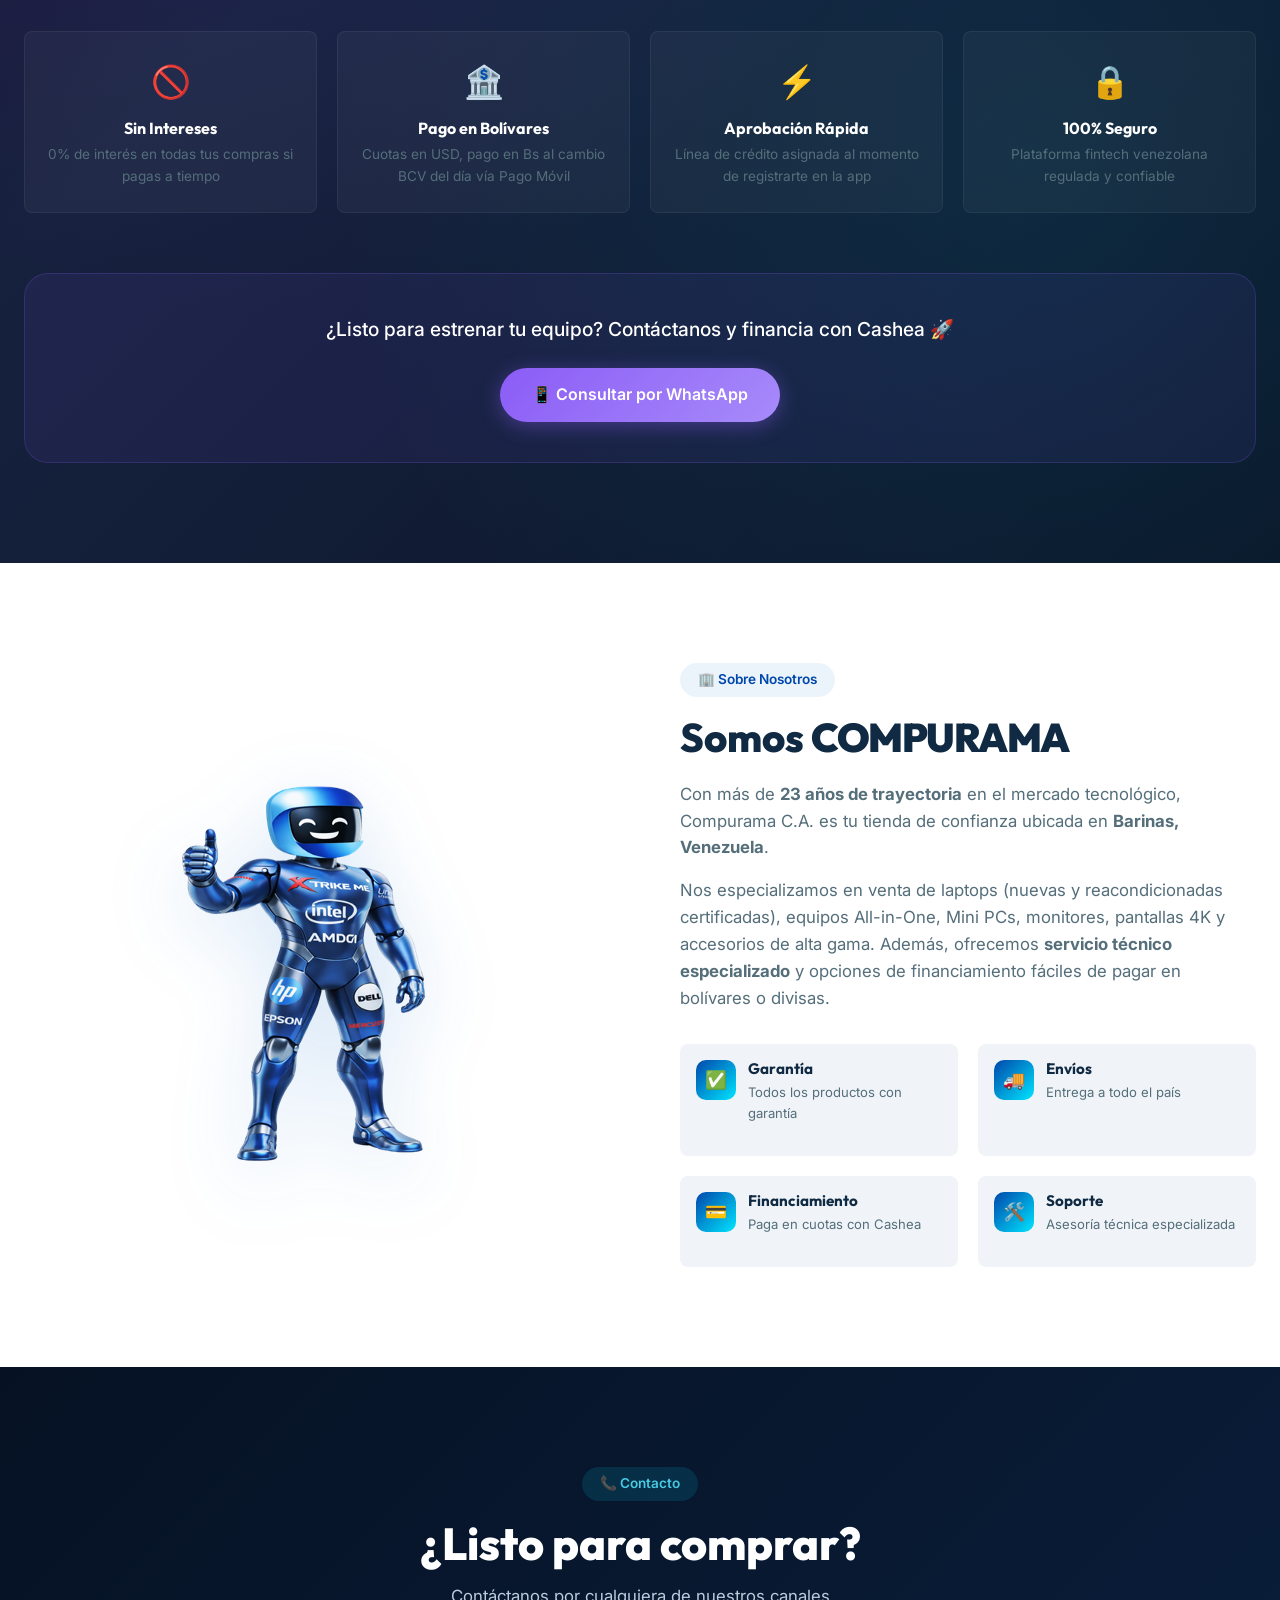
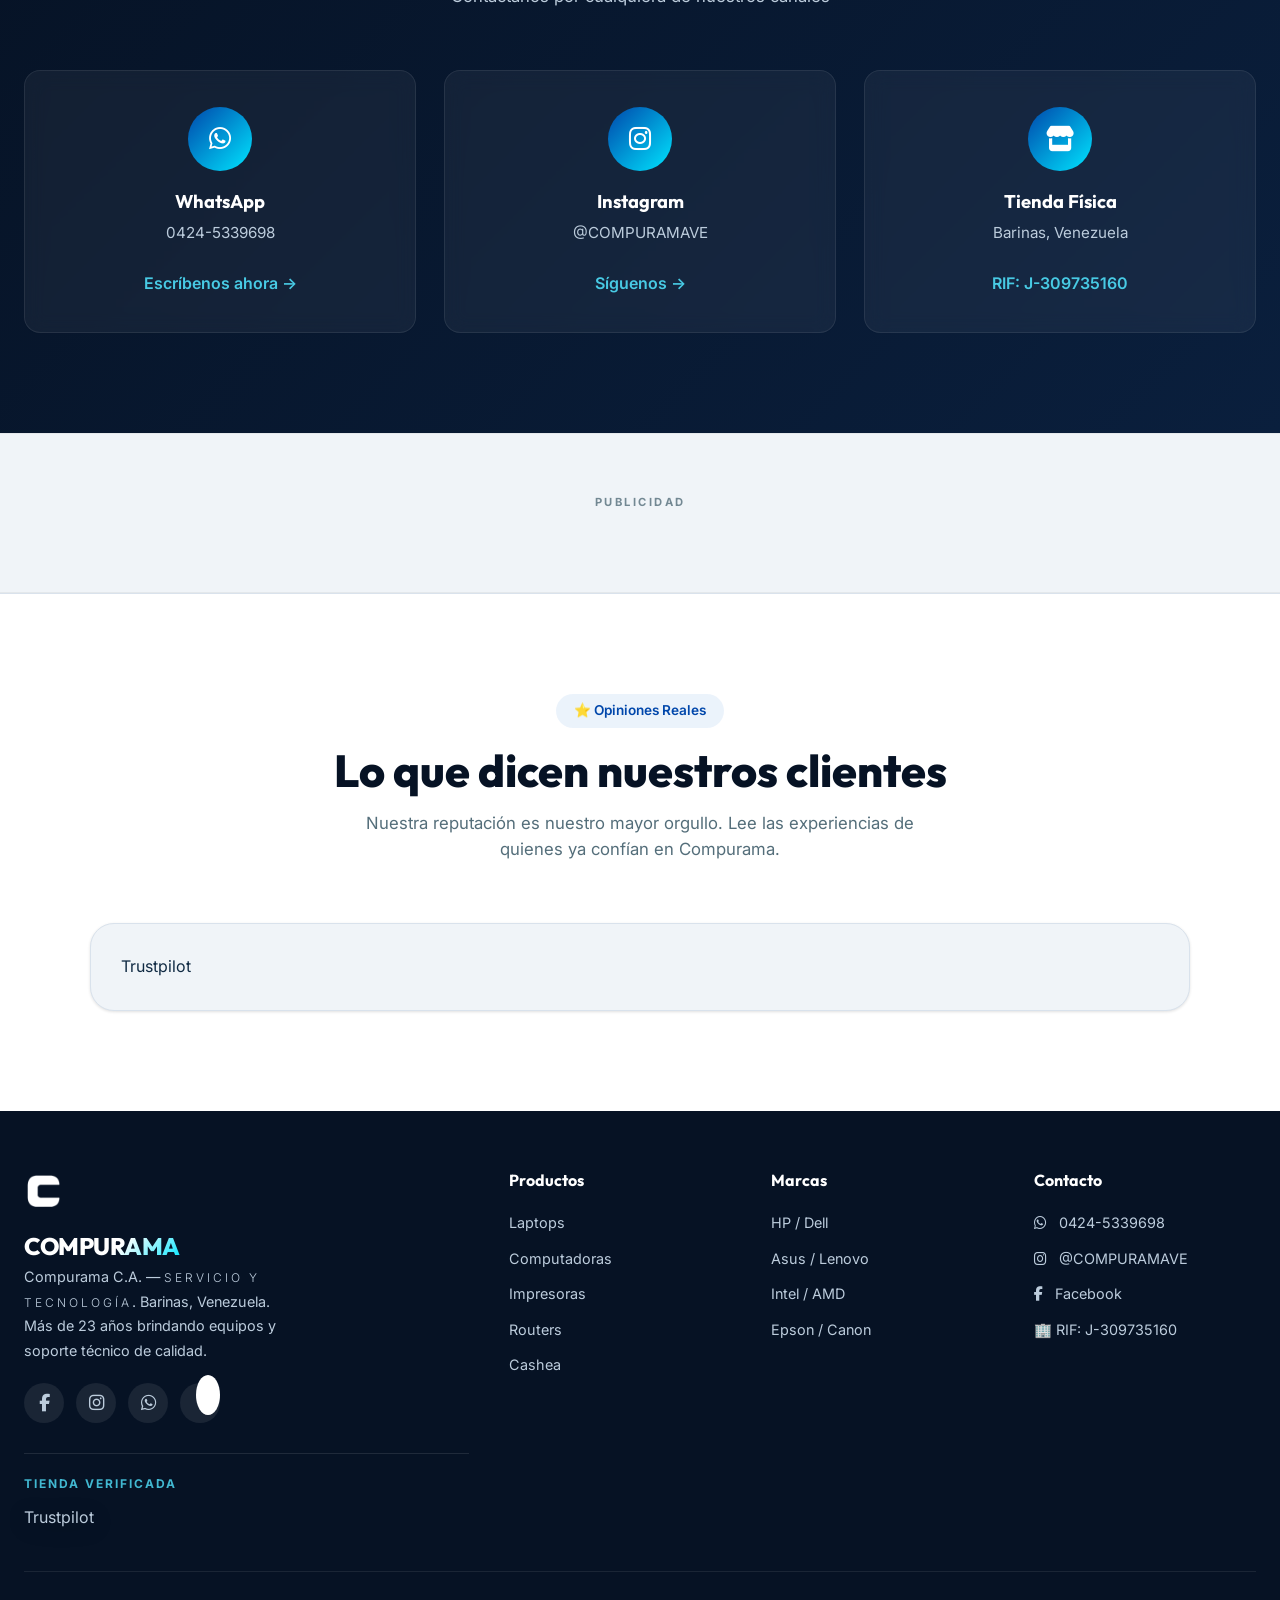
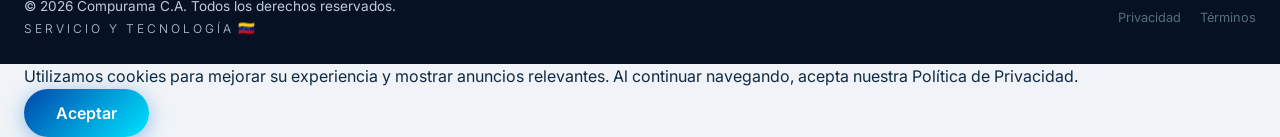
==== commit bd1fa372: "Fix Trustpilot initialization and Hero widget template" ====
--- a/index.html
+++ b/index.html
@@ -259,8 +259,9 @@
               </div>
             </div>
             <!-- Trustpilot Hero Badge -->
-            <div class="trustpilot-hero-widget reveal" style="margin-top: -10px; margin-bottom: 30px;">
-              <div class="trustpilot-widget" data-locale="es-ES" data-template-id="5419636213f4c60b10d46150" data-businessunit-id="64062f6b3e7f4c0001f3e721" data-style-height="24px" data-style-width="100%" data-theme="dark">
+            <div class="trustpilot-hero-widget reveal" style="margin-top: 20px; margin-bottom: 30px;">
+              <!-- TrustBox widget - Micro Star -->
+              <div class="trustpilot-widget" data-locale="es-ES" data-template-id="541963ed13f4c60b10d46152" data-businessunit-id="64062f6b3e7f4c0001f3e721" data-style-height="24px" data-style-width="100%" data-theme="dark">
                 <a href="https://es.trustpilot.com/review/compuramave.github.io" target="_blank" rel="noopener">Trustpilot</a>
               </div>
             </div>
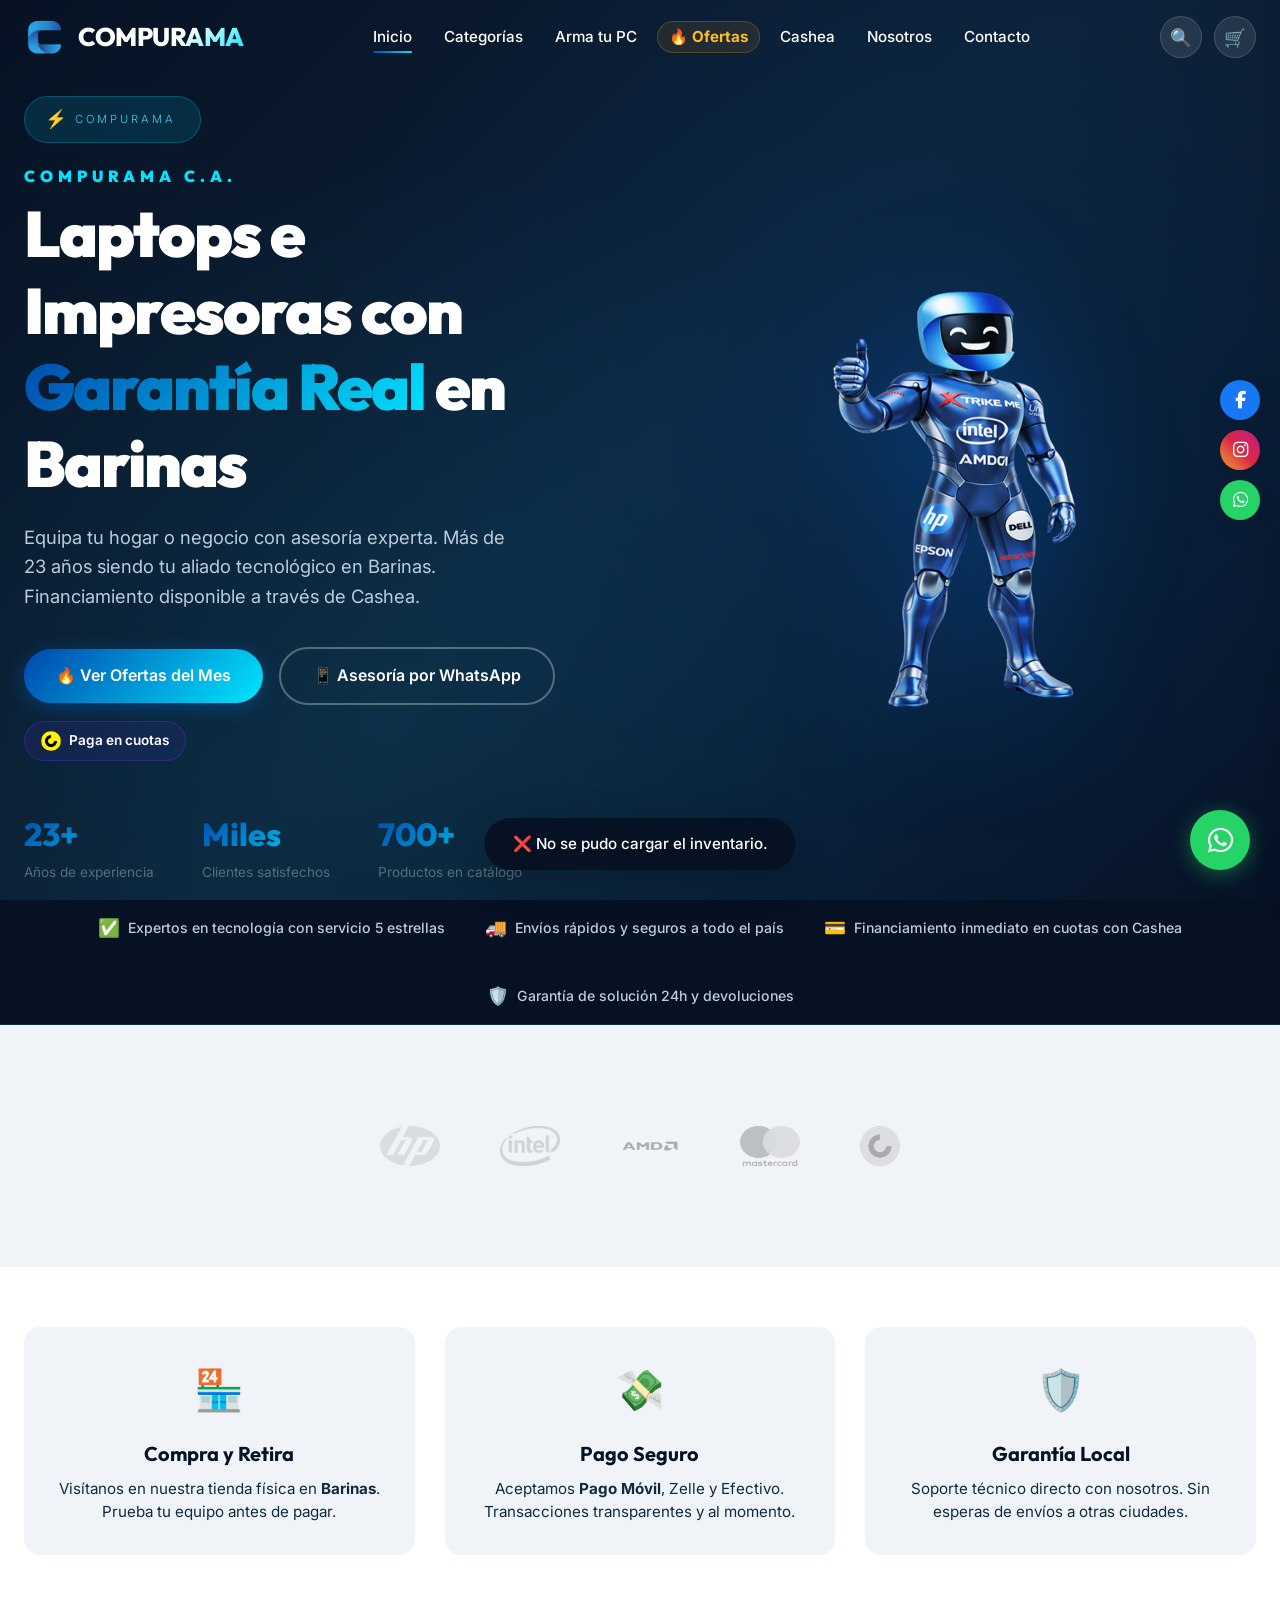
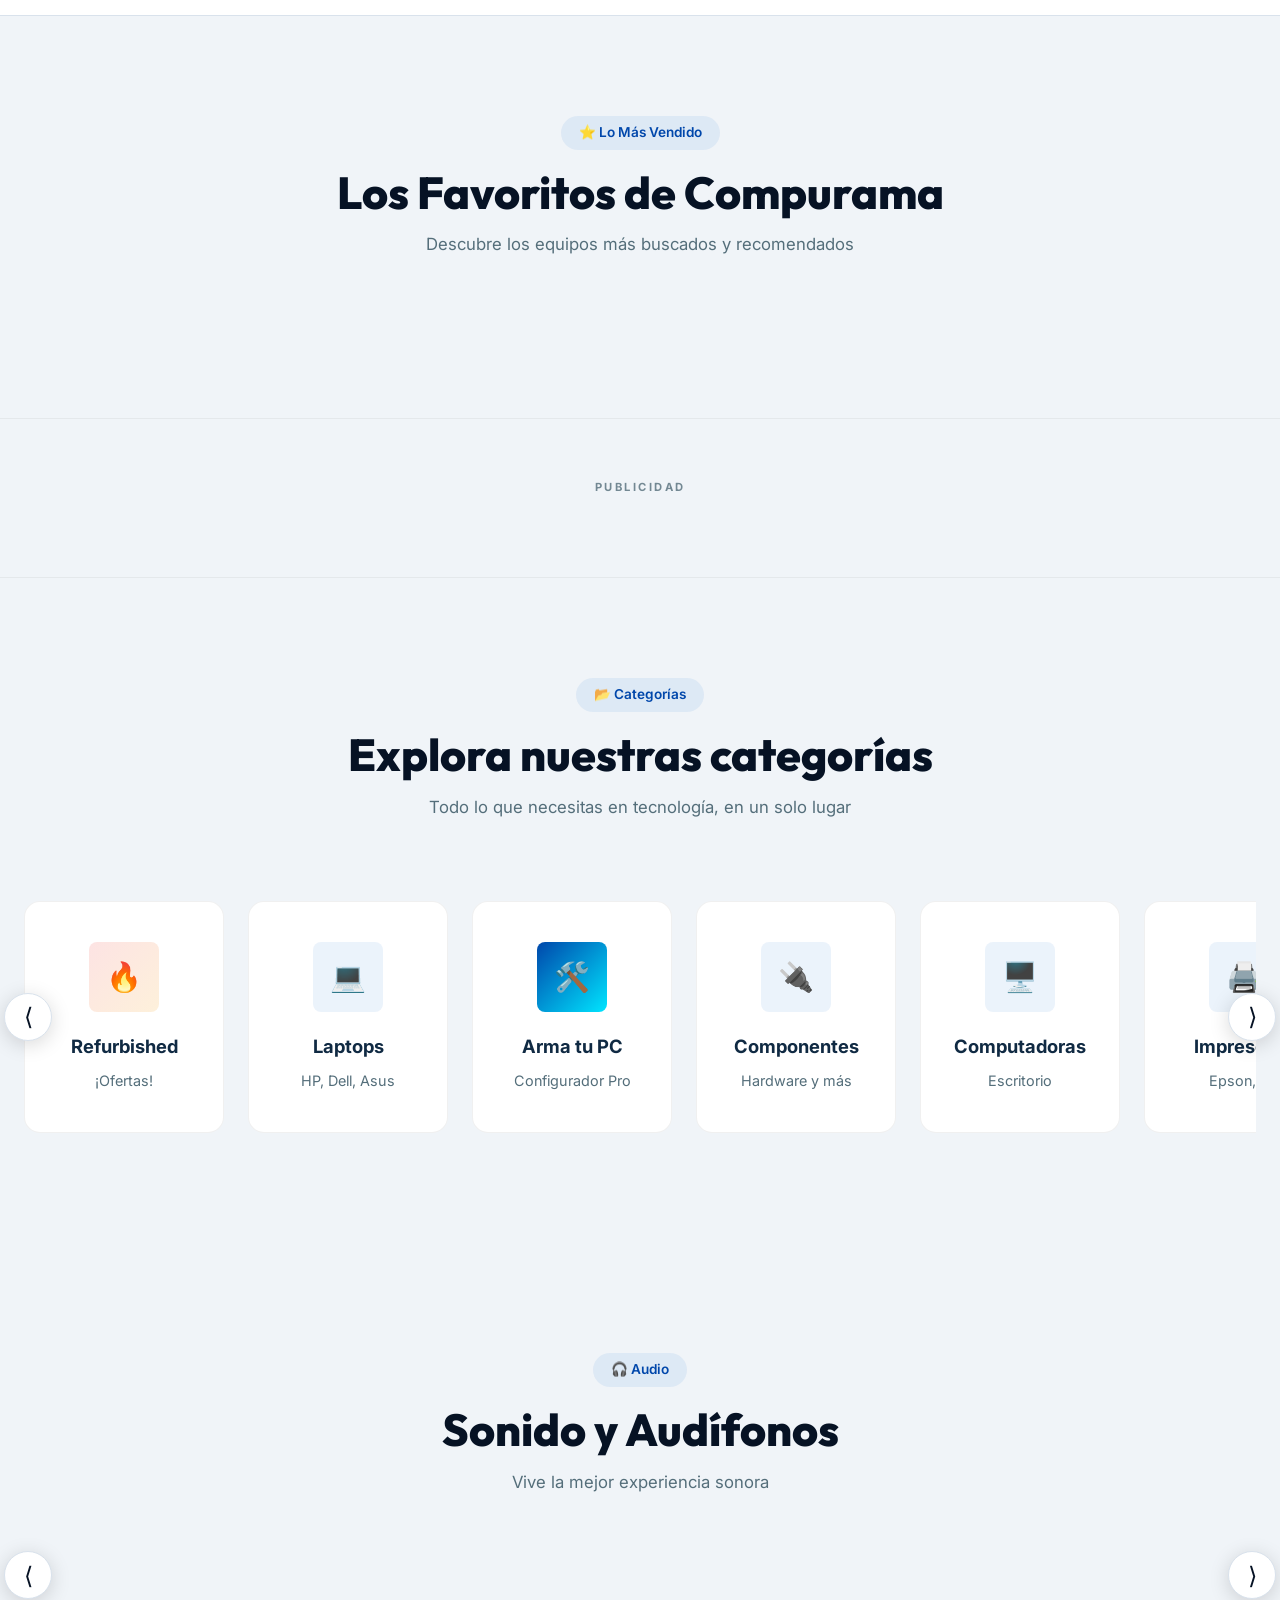
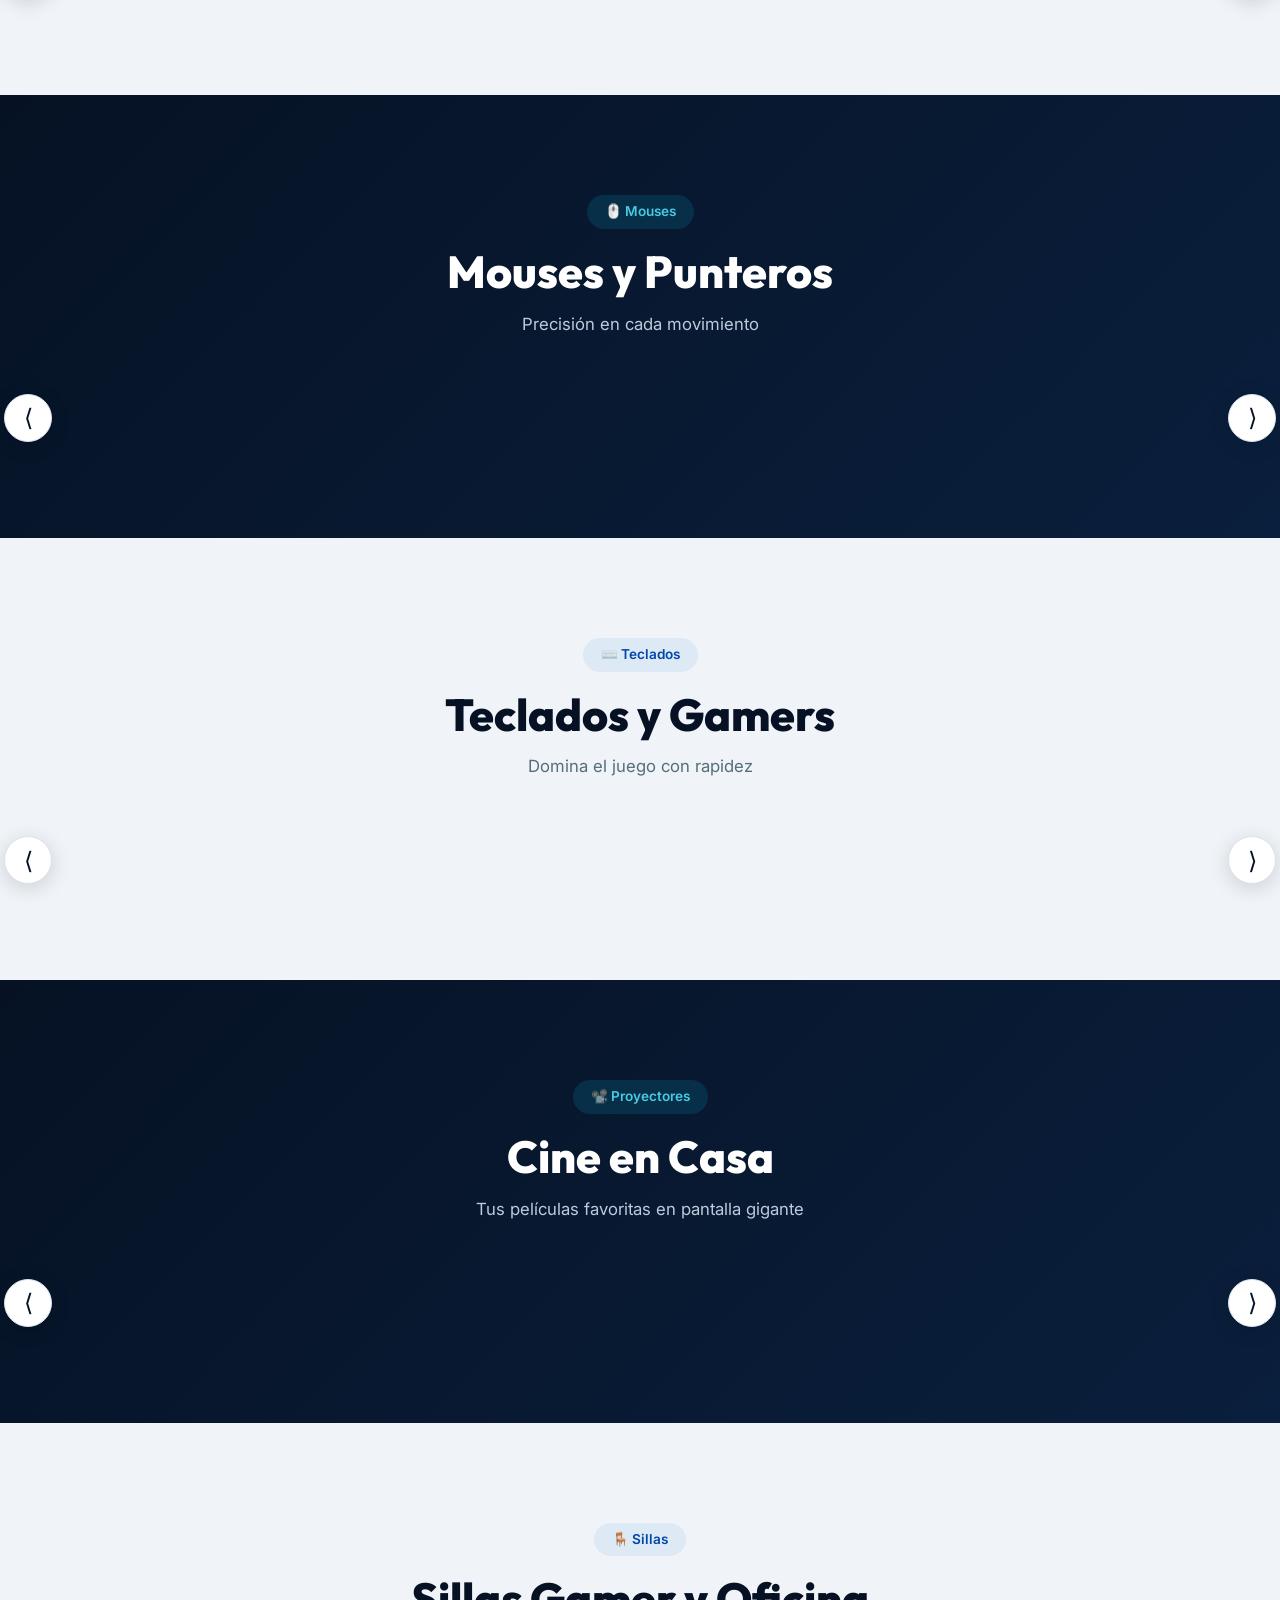
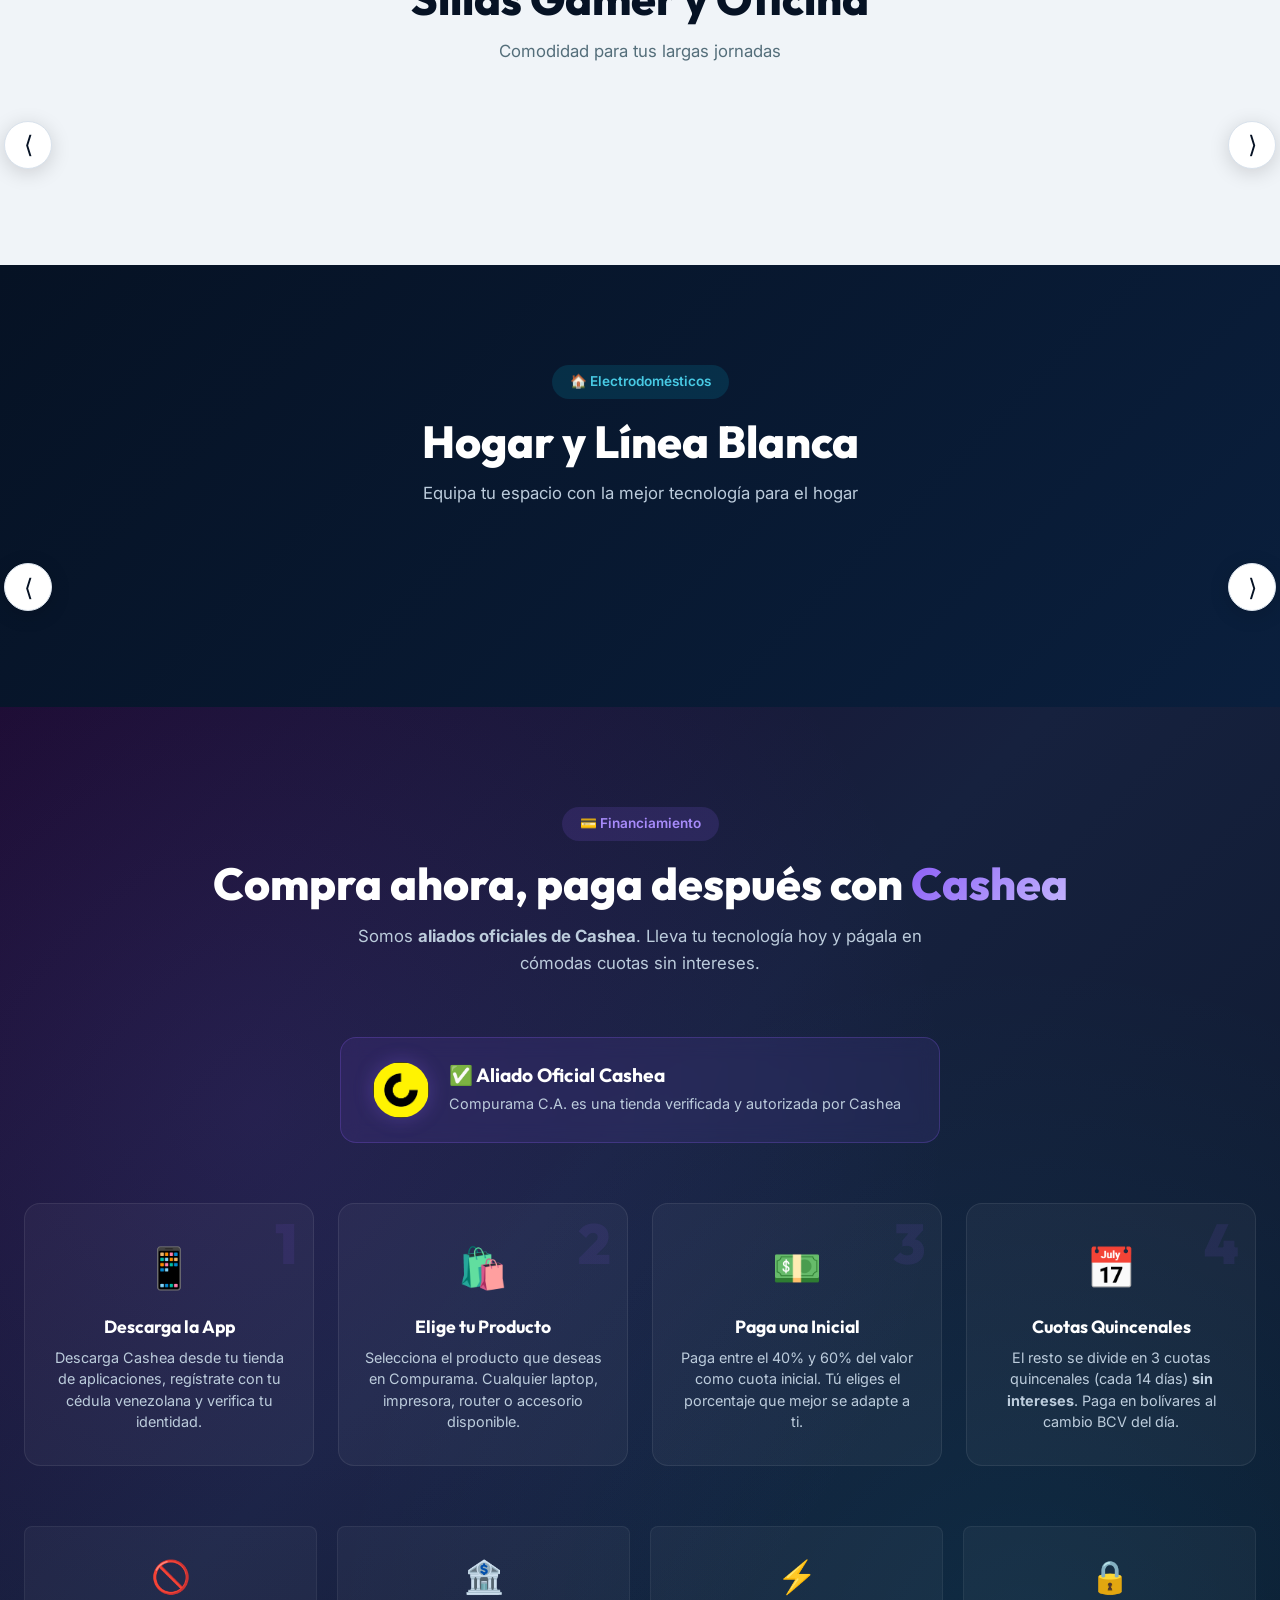
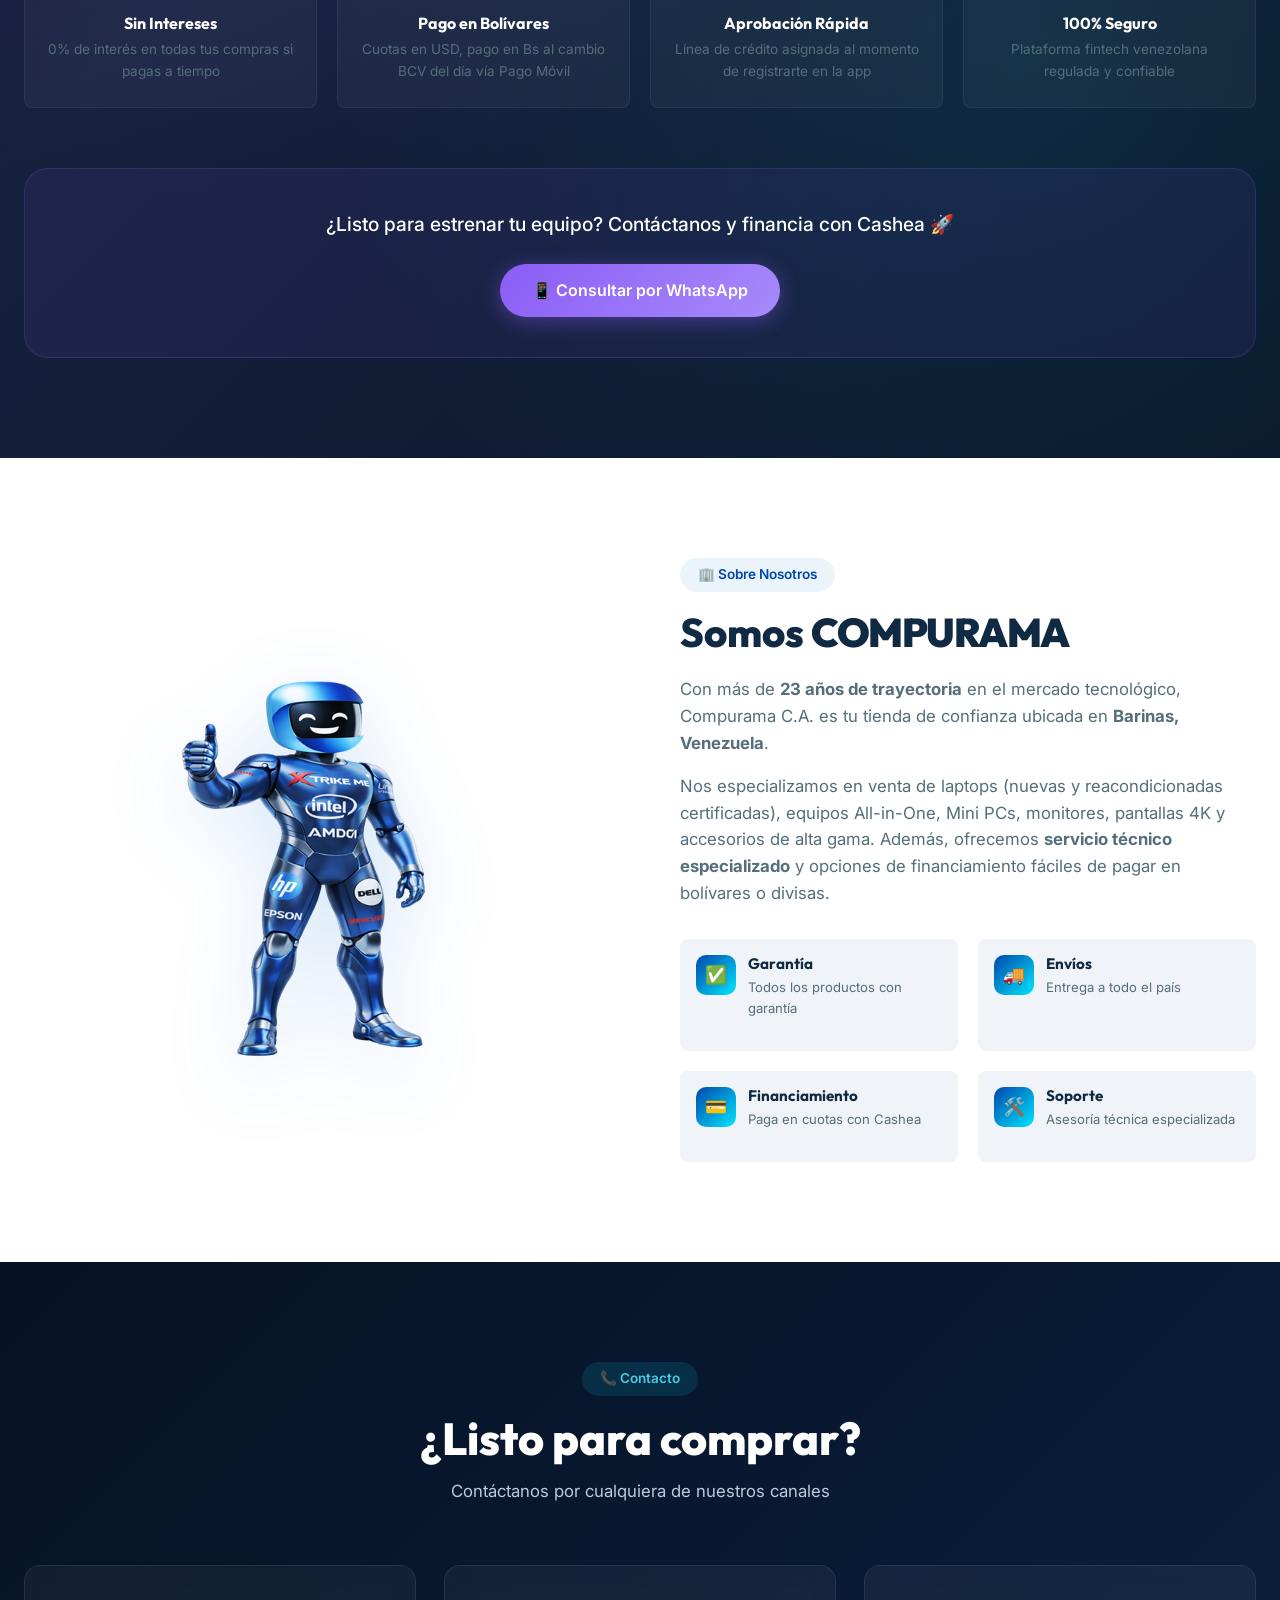
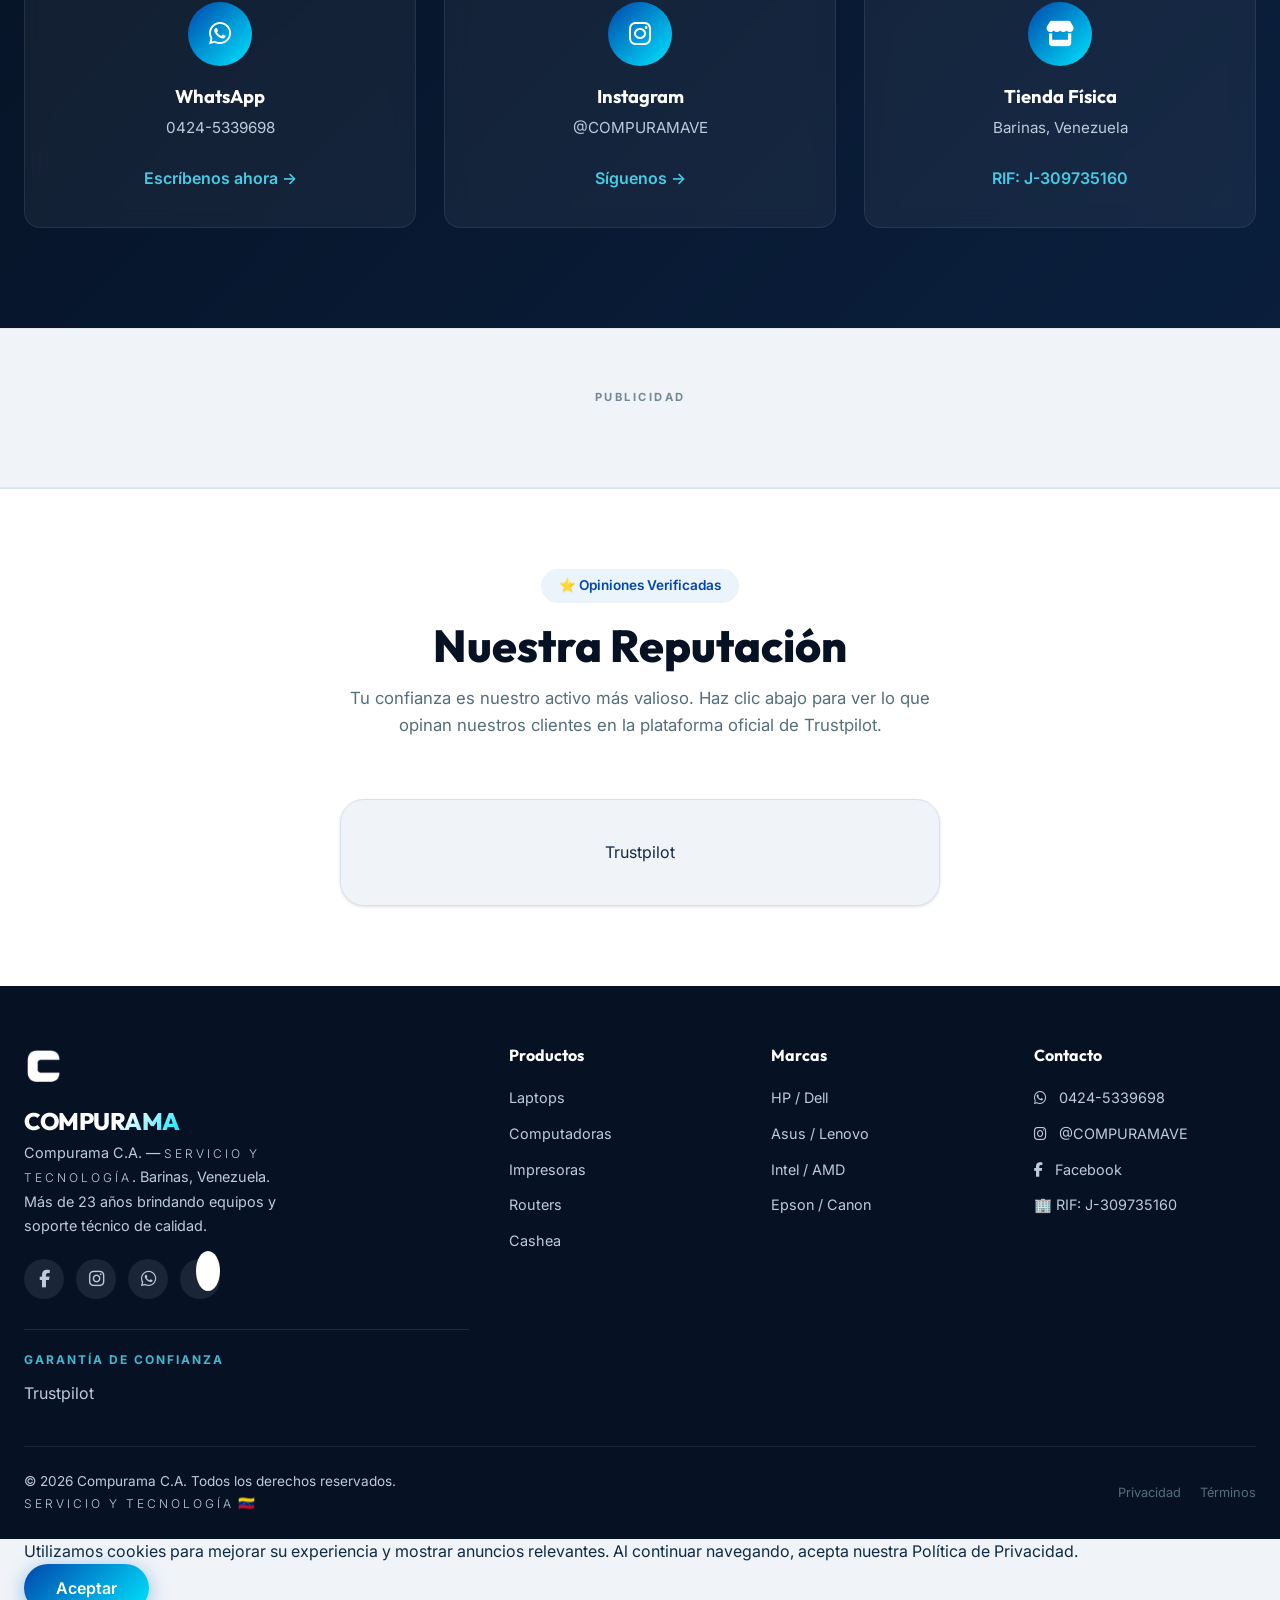
==== commit c59d4bca: "Switch to Review Collector widget and update Trustpilot Business Unit ID" ====
--- a/index.html
+++ b/index.html
@@ -258,13 +258,7 @@
                 <span>Paga en cuotas</span>
               </div>
             </div>
-            <!-- Trustpilot Hero Badge -->
-            <div class="trustpilot-hero-widget reveal" style="margin-top: 20px; margin-bottom: 30px;">
-              <!-- TrustBox widget - Micro Star -->
-              <div class="trustpilot-widget" data-locale="es-ES" data-template-id="541963ed13f4c60b10d46152" data-businessunit-id="64062f6b3e7f4c0001f3e721" data-style-height="24px" data-style-width="100%" data-theme="dark">
-                <a href="https://es.trustpilot.com/review/compuramave.github.io" target="_blank" rel="noopener">Trustpilot</a>
-              </div>
-            </div>
+
             <div class="hero-stats">
               <div class="stat-item">
                 <div class="stat-number">23+</div>
@@ -937,13 +931,13 @@
     <section class="trustpilot-reviews reveal" id="opiniones">
       <div class="container">
         <div class="section-header">
-          <div class="section-tag">⭐ Opiniones Reales</div>
-          <h2>Lo que dicen nuestros clientes</h2>
-          <p>Nuestra reputación es nuestro mayor orgullo. Lee las experiencias de quienes ya confían en Compurama.</p>
-        </div>
-        <div class="trustpilot-carousel-wrapper">
-          <!-- TrustBox widget - Review Carousel -->
-          <div class="trustpilot-widget" data-locale="es-ES" data-template-id="539adbd6dec7e10450c2111d" data-businessunit-id="64062f6b3e7f4c0001f3e721" data-style-height="350px" data-style-width="100%" data-theme="light" data-stars="1,2,3,4,5" data-review-languages="es">
+          <div class="section-tag">⭐ Opiniones Verificadas</div>
+          <h2>Nuestra Reputación</h2>
+          <p>Tu confianza es nuestro activo más valioso. Haz clic abajo para ver lo que opinan nuestros clientes en la plataforma oficial de Trustpilot.</p>
+        </div>
+        <div class="trustpilot-collector-wrapper">
+          <!-- TrustBox widget - Review Collector -->
+          <div class="trustpilot-widget" data-locale="es-ES" data-template-id="56278e9abfbbba0bdcd568bc" data-businessunit-id="69f649ab26ee0044ffb39358" data-style-height="52px" data-style-width="100%" data-token="d82b22d1-0b61-4e5c-b86a-ab4fcfbeeb58">
             <a href="https://es.trustpilot.com/review/compuramave.github.io" target="_blank" rel="noopener">Trustpilot</a>
           </div>
         </div>
@@ -972,9 +966,9 @@
             </div>
             
             <div class="footer-trustpilot">
-              <span class="trustpilot-label">Tienda Verificada</span>
-              <!-- TrustBox widget - Micro Star -->
-              <div class="trustpilot-widget" data-locale="es-ES" data-template-id="541963ed13f4c60b10d46152" data-businessunit-id="64062f6b3e7f4c0001f3e721" data-style-height="40px" data-style-width="100%" data-theme="dark">
+              <span class="trustpilot-label">Garantía de Confianza</span>
+              <!-- TrustBox widget - Review Collector -->
+              <div class="trustpilot-widget" data-locale="es-ES" data-template-id="56278e9abfbbba0bdcd568bc" data-businessunit-id="69f649ab26ee0044ffb39358" data-style-height="52px" data-style-width="100%" data-token="d82b22d1-0b61-4e5c-b86a-ab4fcfbeeb58">
                 <a href="https://es.trustpilot.com/review/compuramave.github.io" target="_blank" rel="noopener">Trustpilot</a>
               </div>
             </div>
--- a/styles.css
+++ b/styles.css
@@ -3640,30 +3640,22 @@
 }
 /* ===== TRUSTPILOT INTEGRATION ENHANCEMENTS ===== */
 .trustpilot-reviews {
-  padding: 100px 0;
+  padding: 80px 0;
   background: var(--white);
   border-top: 1px solid var(--gray-200);
 }
 
-.trustpilot-carousel-wrapper {
-  max-width: 1100px;
+.trustpilot-collector-wrapper {
+  max-width: 600px;
   margin: 40px auto 0;
   background: var(--gray-100);
-  padding: 30px;
+  padding: 40px;
   border-radius: var(--radius-lg);
   border: 1px solid var(--gray-200);
   box-shadow: var(--shadow-sm);
-}
-
-.trustpilot-hero-widget {
-  background: rgba(255, 255, 255, 0.05);
-  backdrop-filter: blur(5px);
-  padding: 10px 20px;
-  border-radius: 50px;
-  display: inline-block;
-  border: 1px solid rgba(255, 255, 255, 0.1);
-  margin-top: 10px;
-  animation: fadeInUp 0.6s ease 0.5s both;
+  display: flex;
+  justify-content: center;
+  align-items: center;
 }
 
 .footer-trustpilot {
@@ -3687,12 +3679,8 @@
 }
 
 .footer-trustpilot .trustpilot-widget {
-  filter: drop-shadow(0 4px 10px rgba(0, 0, 0, 0.3));
-  transition: var(--transition);
-}
-
-.footer-trustpilot .trustpilot-widget:hover {
-  transform: translateY(-3px);
+  width: 100% !important;
+  transition: var(--transition);
 }
 
 @media (max-width: 768px) {
@@ -3700,12 +3688,8 @@
     padding: 60px 0;
   }
   
-  .trustpilot-carousel-wrapper {
-    padding: 15px;
+  .trustpilot-collector-wrapper {
+    padding: 20px;
     margin-top: 20px;
   }
-  
-  .trustpilot-hero-widget {
-    margin-bottom: 40px;
-  }
-}
+}
--- a/styles.css
+++ b/styles.css
@@ -3640,30 +3640,22 @@
 }
 /* ===== TRUSTPILOT INTEGRATION ENHANCEMENTS ===== */
 .trustpilot-reviews {
-  padding: 100px 0;
+  padding: 80px 0;
   background: var(--white);
   border-top: 1px solid var(--gray-200);
 }
 
-.trustpilot-carousel-wrapper {
-  max-width: 1100px;
+.trustpilot-collector-wrapper {
+  max-width: 600px;
   margin: 40px auto 0;
   background: var(--gray-100);
-  padding: 30px;
+  padding: 40px;
   border-radius: var(--radius-lg);
   border: 1px solid var(--gray-200);
   box-shadow: var(--shadow-sm);
-}
-
-.trustpilot-hero-widget {
-  background: rgba(255, 255, 255, 0.05);
-  backdrop-filter: blur(5px);
-  padding: 10px 20px;
-  border-radius: 50px;
-  display: inline-block;
-  border: 1px solid rgba(255, 255, 255, 0.1);
-  margin-top: 10px;
-  animation: fadeInUp 0.6s ease 0.5s both;
+  display: flex;
+  justify-content: center;
+  align-items: center;
 }
 
 .footer-trustpilot {
@@ -3687,12 +3679,8 @@
 }
 
 .footer-trustpilot .trustpilot-widget {
-  filter: drop-shadow(0 4px 10px rgba(0, 0, 0, 0.3));
-  transition: var(--transition);
-}
-
-.footer-trustpilot .trustpilot-widget:hover {
-  transform: translateY(-3px);
+  width: 100% !important;
+  transition: var(--transition);
 }
 
 @media (max-width: 768px) {
@@ -3700,12 +3688,8 @@
     padding: 60px 0;
   }
   
-  .trustpilot-carousel-wrapper {
-    padding: 15px;
+  .trustpilot-collector-wrapper {
+    padding: 20px;
     margin-top: 20px;
   }
-  
-  .trustpilot-hero-widget {
-    margin-bottom: 40px;
-  }
-}
+}
